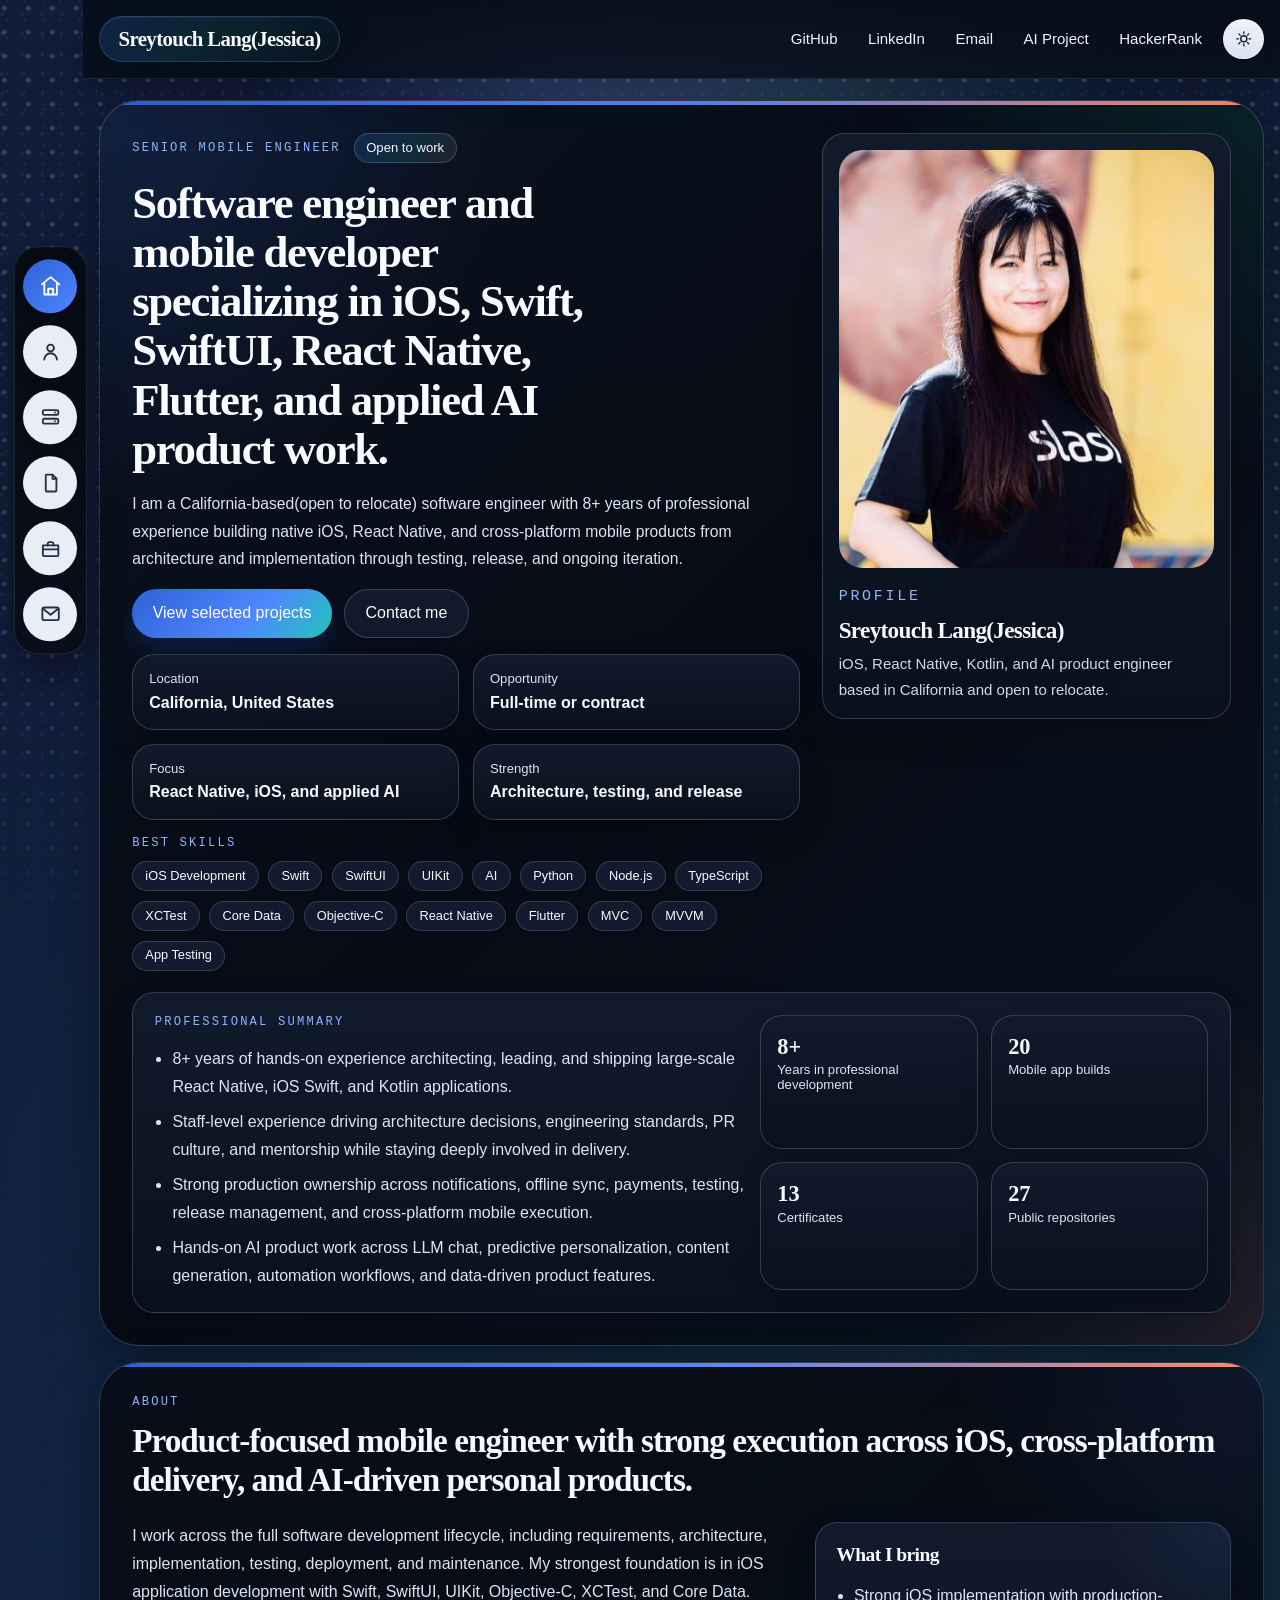
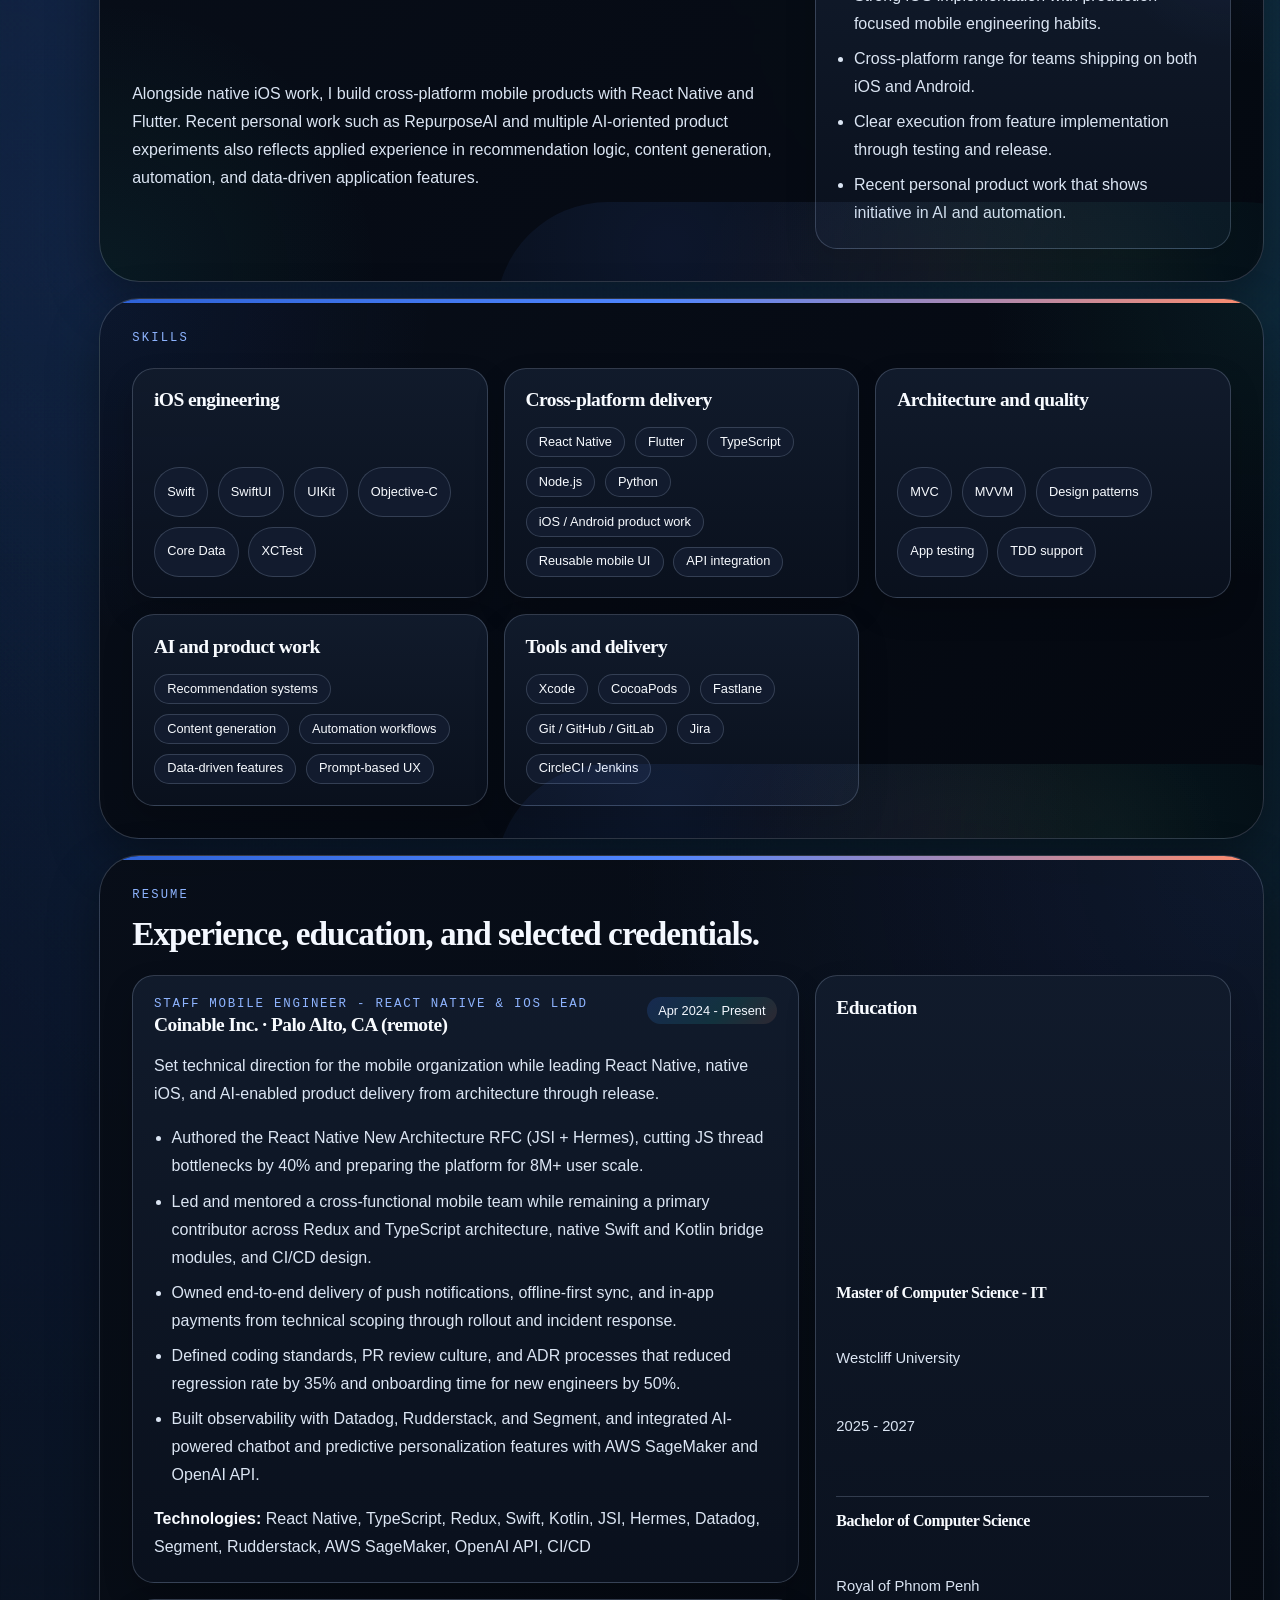
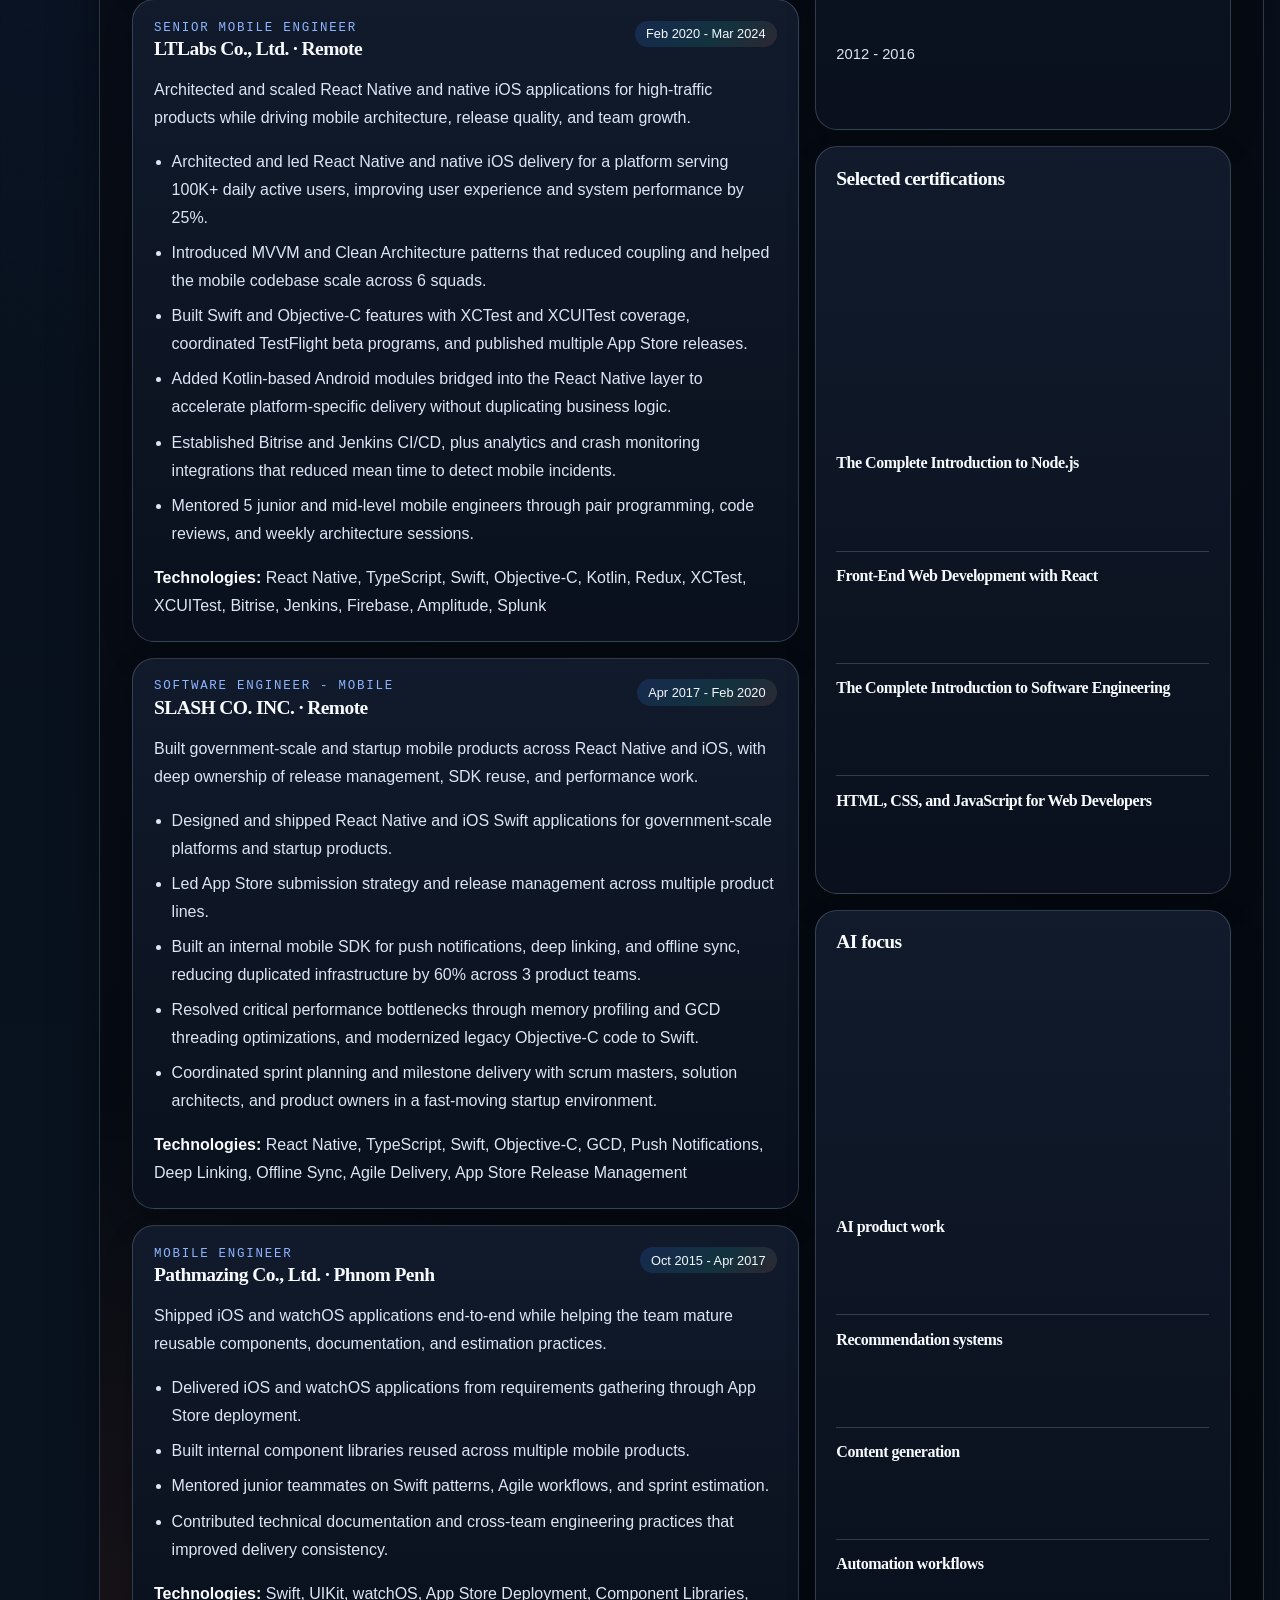
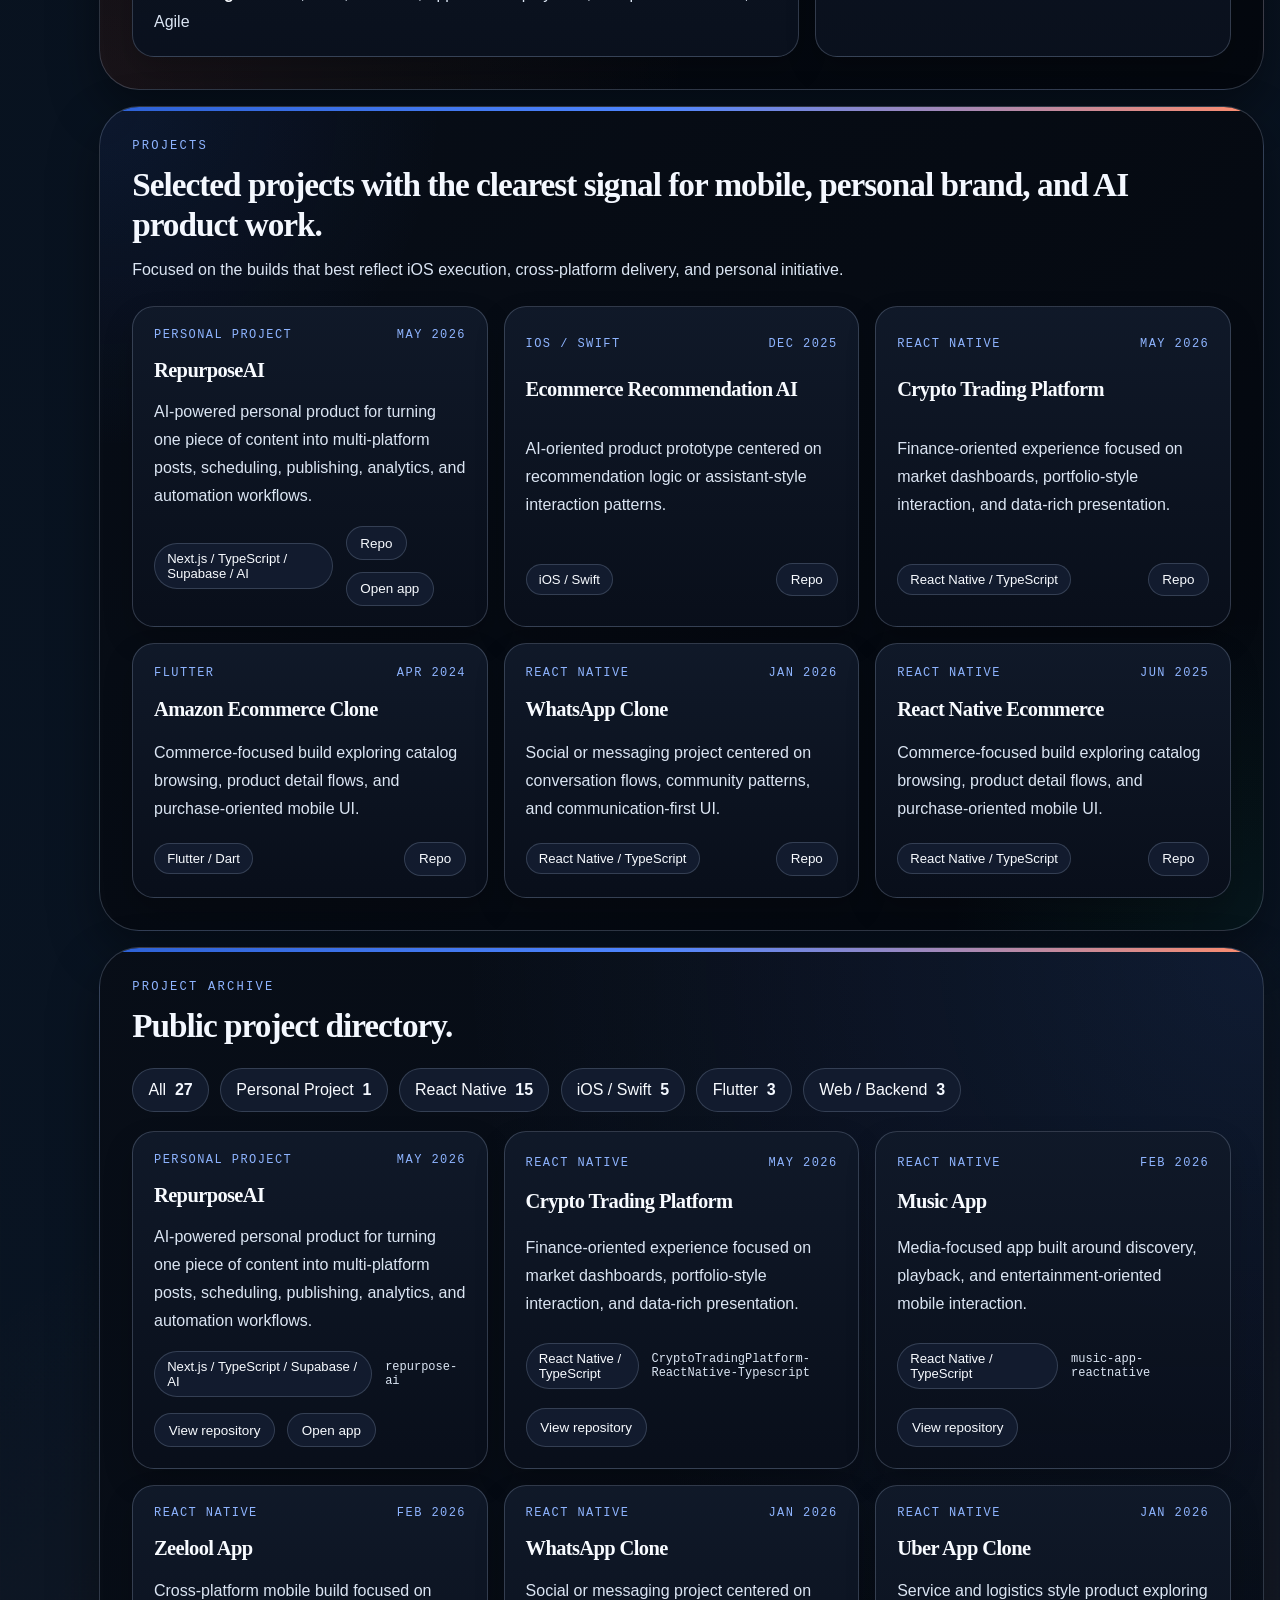
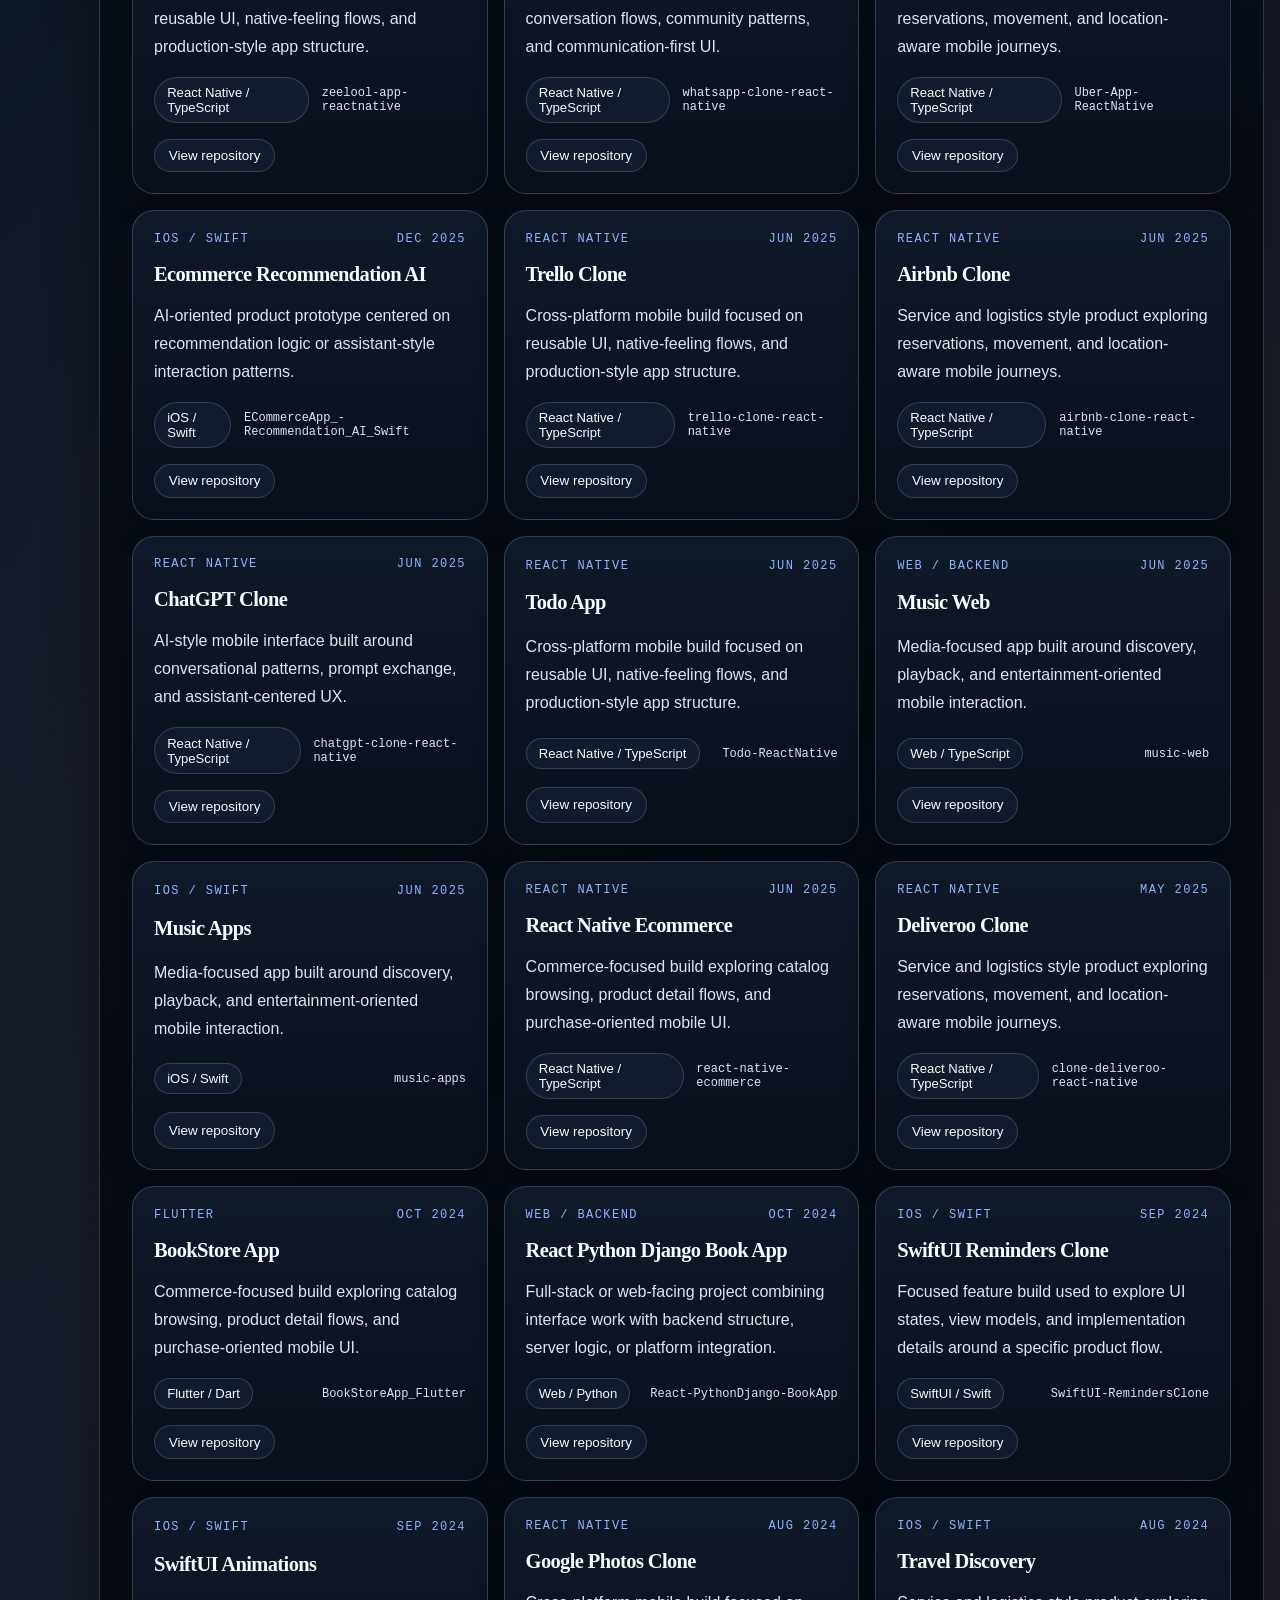
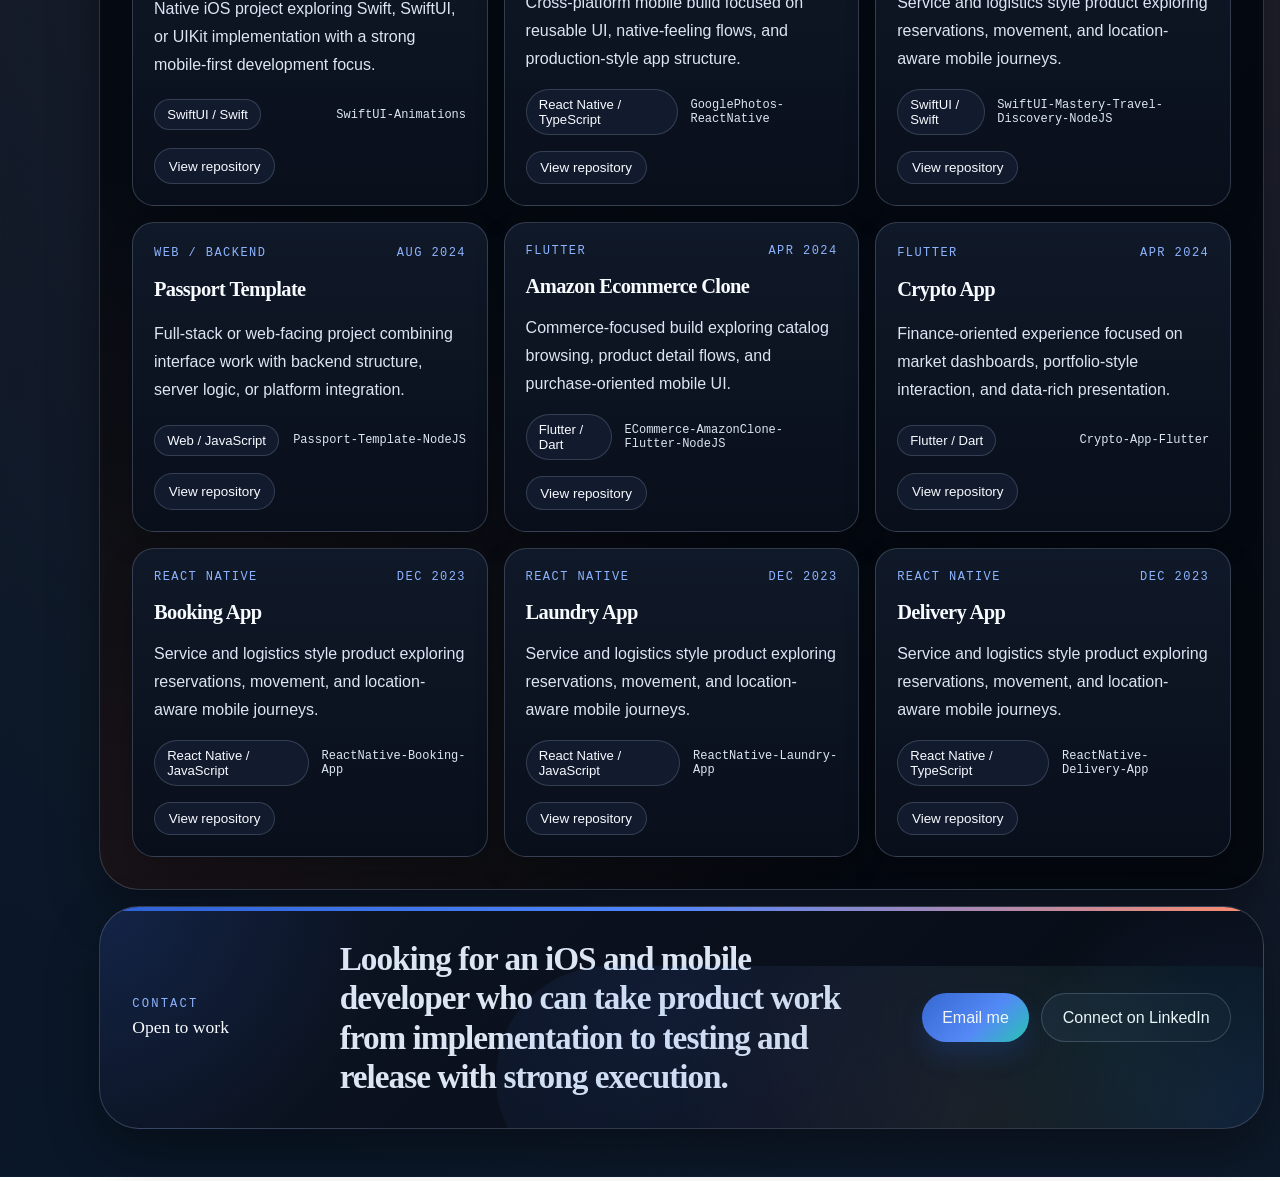
==== index.html @ 13719b6f "Update portfolio experience from resume" ====
<!DOCTYPE html>
<html lang="en">
  <head>
    <meta charset="UTF-8">
    <meta name="viewport" content="width=device-width, initial-scale=1.0">
    <meta
      name="description"
      content="Portfolio for Sreytouch Lang(Jessica), a software engineer and mobile developer specializing in iOS, Flutter, and React Native."
    >
    <title>Sreytouch Lang(Jessica) | Mobile Developer Portfolio</title>
    <script type="module" crossorigin src="/assets/index-CDCPxXz9.js"></script>
    <link rel="stylesheet" crossorigin href="/assets/index-BX_2uFsB.css">
  </head>
  <body>
    <div id="root"></div>
  </body>
</html>
---- assets/index-BX_2uFsB.css ----
:root{color-scheme:light dark;--bg: #ffffff;--bg-accent: #f5f8fe;--surface: rgba(255, 255, 255, .98);--surface-soft: #f8fbff;--surface-accent: #edf3ff;--ink: #111827;--muted: #475569;--line: #dbe4f0;--accent: #163d8f;--accent-strong: #0f2f69;--accent-soft: #eaf1ff;--accent-cool: #245fbc;--accent-mint: #0ea5a4;--warm: #ff8a63;--shadow: 0 18px 42px rgba(17, 24, 39, .06);--dot-primary: rgba(22, 61, 143, .16);--dot-secondary: rgba(14, 165, 164, .12);--dot-tertiary: rgba(255, 138, 99, .1);--page-background: radial-gradient(circle at 50% -10%, rgba(36, 95, 188, .14), transparent 32%), radial-gradient(circle at 6% 22%, rgba(22, 61, 143, .1), transparent 22%), radial-gradient(circle at 94% 18%, rgba(14, 165, 164, .08), transparent 20%), linear-gradient(180deg, #f7fbff 0%, #ffffff 36%, #f6f9ff 72%, #fff8f3 100%);--serif: "Iowan Old Style", "Palatino Linotype", "Book Antiqua", "Times New Roman", serif;--sans: "Avenir Next", "Segoe UI", "Helvetica Neue", sans-serif;--mono: "SFMono-Regular", "IBM Plex Mono", Consolas, monospace}*{box-sizing:border-box}html{scroll-behavior:smooth}body{margin:0;font-family:var(--sans);color:var(--ink);background:var(--page-background);overflow-x:hidden}a{color:inherit;text-decoration:none}button{font:inherit}#root{min-height:100vh}.page-shell{position:relative;isolation:isolate;min-height:100vh;padding-left:5.2rem;background:var(--page-background);background-size:auto;background-position:center top;color:var(--ink)}.page-shell:before,.page-shell:after{content:"";position:fixed;z-index:-1;pointer-events:none;top:0;right:0;bottom:0;left:0}.page-shell:before{background:radial-gradient(circle at 18% 34%,var(--dot-primary) 0 2px,transparent 2.8px),radial-gradient(circle at 70% 20%,var(--dot-secondary) 0 1.5px,transparent 2.25px),radial-gradient(circle at 83% 74%,var(--dot-tertiary) 0 1.1px,transparent 1.9px);background-size:24px 24px,20px 20px,18px 18px;background-position:0 0,8px 10px,10px 6px;opacity:.56;mask-image:radial-gradient(circle at 26% 42%,rgba(0,0,0,.98) 0,rgba(0,0,0,.9) 20%,rgba(0,0,0,.3) 42%,transparent 64%),radial-gradient(circle at 86% 18%,rgba(0,0,0,.82) 0,rgba(0,0,0,.24) 36%,transparent 56%),linear-gradient(180deg,rgba(0,0,0,.68),rgba(0,0,0,.3) 70%,transparent 96%);-webkit-mask-image:radial-gradient(circle at 26% 42%,rgba(0,0,0,.98) 0,rgba(0,0,0,.9) 20%,rgba(0,0,0,.3) 42%,transparent 64%),radial-gradient(circle at 86% 18%,rgba(0,0,0,.82) 0,rgba(0,0,0,.24) 36%,transparent 56%),linear-gradient(180deg,rgba(0,0,0,.68),rgba(0,0,0,.3) 70%,transparent 96%);animation:dotFieldFloat 22s ease-in-out infinite alternate}.page-shell:after{inset:auto auto auto 50%;top:-11rem;width:56rem;height:34rem;border-radius:999px;transform:translate(-50%);background:radial-gradient(circle,#245fbc29,#245fbc00 70%);filter:blur(22px);opacity:.95;animation:heroGlowFloat 18s ease-in-out infinite alternate}.site-header{position:sticky;top:0;z-index:20;border-bottom:1px solid rgba(216,223,232,.9);background:#ffffffeb;-webkit-backdrop-filter:blur(14px);backdrop-filter:blur(14px);box-shadow:0 10px 26px #0a162c14}.site-header__inner,.portfolio{width:min(1320px,calc(100% - 2rem));margin:0 auto}.site-header__inner{display:flex;flex-wrap:wrap;align-items:center;justify-content:space-between;gap:1rem;padding:1rem 0}.brand{display:inline-flex;align-items:center;justify-content:center;padding:.62rem 1.15rem;border-radius:999px;border:1px solid rgba(22,61,143,.24);background:linear-gradient(135deg,#163d8f1f,#0ea5a414 46%,#fffffff0);box-shadow:inset 0 1px #ffffffc2,0 10px 20px #1118270f;font-family:var(--serif);font-size:1.3rem;letter-spacing:-.03em;color:var(--ink);font-weight:800;white-space:nowrap;transition:transform .16s ease,border-color .16s ease,background .16s ease,box-shadow .16s ease}.brand:hover{transform:translateY(-1px);border-color:#245fbc57;background:linear-gradient(135deg,#163d8f2e,#0ea5a41a 48%,#fffffff7);box-shadow:inset 0 1px #fffc,0 12px 24px #11182714}.site-links{margin-left:auto;min-width:0;gap:.5rem;align-items:center;justify-content:flex-end}.theme-toggle{display:inline-flex;align-items:center;justify-content:center;width:2.55rem;height:2.55rem;padding:0;border:1px solid var(--line);border-radius:999px;background:linear-gradient(180deg,#fffffffa,#f4f8ffe6);color:var(--accent-strong);font-weight:600;flex:0 0 auto;cursor:pointer;transition:transform .16s ease,background .16s ease,color .16s ease,border-color .16s ease}.theme-toggle:hover{transform:translateY(-1px);background:#e7efffeb}.theme-toggle svg{width:1.1rem;height:1.1rem}.side-rail{position:fixed;left:.85rem;top:50%;z-index:30;display:grid;gap:.75rem;padding:.75rem .55rem;border:1px solid var(--line);background:linear-gradient(180deg,#fffffff5,#f6f9fff0);border-radius:24px;box-shadow:0 16px 32px #11182714;transform:translateY(-50%);animation:railFloat 8s ease-in-out infinite}.side-rail__link{position:relative;overflow:visible;display:inline-flex;align-items:center;justify-content:center;width:3.35rem;height:3.35rem;border-radius:999px;background:#fffffffa;color:#425168;box-shadow:0 8px 18px #11182714;transition:transform .16s ease,background .16s ease,color .16s ease}.side-rail__link svg{width:1.45rem;height:1.45rem}.side-rail__tooltip{position:absolute;left:calc(100% + .85rem);top:50%;padding:.54rem .88rem;border:1px solid rgba(22,61,143,.18);border-radius:999px;background:linear-gradient(135deg,#fffffffa,#f2f7fff2);color:var(--ink);font-size:.84rem;font-weight:600;line-height:1;white-space:nowrap;box-shadow:0 12px 26px #1118271f;opacity:0;visibility:hidden;pointer-events:none;transform:translateY(-50%) translate(-8px);transition:opacity .16s ease,visibility .16s ease,transform .16s ease}.side-rail__link:hover .side-rail__tooltip,.side-rail__link:focus-visible .side-rail__tooltip{opacity:1;visibility:visible;transform:translateY(-50%) translate(0)}.side-rail__link:hover{transform:translateY(-2px);background:#eef4ff;color:var(--accent-strong)}.side-rail__link:focus-visible{outline:2px solid rgba(36,95,188,.32);outline-offset:3px}.side-rail__link--active{background:linear-gradient(135deg,var(--accent),var(--accent-cool));color:#fff}.visually-hidden{position:absolute;width:1px;height:1px;padding:0;margin:-1px;overflow:hidden;clip:rect(0,0,0,0);white-space:nowrap;border:0}.page-shell.theme-dark{color-scheme:dark;--bg: #07101c;--bg-accent: #0f1a2b;--surface: rgba(16, 24, 39, .98);--surface-soft: #121d31;--surface-accent: #1a315f;--ink: #f8fbff;--muted: #d0d9e8;--line: rgba(175, 192, 219, .24);--accent: #2d61d5;--accent-strong: #f4f8ff;--accent-soft: rgba(45, 97, 213, .18);--accent-cool: #4f86ff;--accent-mint: #1fc7b5;--warm: #ff8c6b;--shadow: 0 20px 50px rgba(0, 0, 0, .38);--dot-primary: rgba(231, 237, 248, .28);--dot-secondary: rgba(79, 134, 255, .2);--dot-tertiary: rgba(31, 199, 181, .16);--page-background: radial-gradient(circle at 50% -12%, rgba(86, 132, 255, .26), transparent 34%), radial-gradient(circle at 10% 20%, rgba(37, 73, 166, .22), transparent 24%), radial-gradient(circle at 92% 18%, rgba(31, 199, 181, .14), transparent 20%), radial-gradient(circle at 88% 82%, rgba(255, 140, 107, .12), transparent 24%), linear-gradient(180deg, #040812 0%, #08111d 38%, #0a1728 100%)}.page-shell.theme-dark:before{opacity:.72;mask-image:radial-gradient(circle at 26% 40%,rgba(0,0,0,1) 0,rgba(0,0,0,.9) 22%,rgba(0,0,0,.34) 44%,transparent 66%),radial-gradient(circle at 84% 16%,rgba(0,0,0,.92) 0,rgba(0,0,0,.28) 34%,transparent 54%),linear-gradient(180deg,rgba(0,0,0,.86),rgba(0,0,0,.48) 72%,transparent 98%);-webkit-mask-image:radial-gradient(circle at 26% 40%,rgba(0,0,0,1) 0,rgba(0,0,0,.9) 22%,rgba(0,0,0,.34) 44%,transparent 66%),radial-gradient(circle at 84% 16%,rgba(0,0,0,.92) 0,rgba(0,0,0,.28) 34%,transparent 54%),linear-gradient(180deg,rgba(0,0,0,.86),rgba(0,0,0,.48) 72%,transparent 98%)}.page-shell.theme-dark:after{background:radial-gradient(circle at 42% 42%,#5684ff38,#5684ff00 54%),radial-gradient(circle at 68% 40%,#1fc7b524,#1fc7b500 58%),radial-gradient(circle at 55% 62%,#ff8c6b1a,#ff8c6b00 60%)}.page-shell.theme-dark .site-header{border-bottom-color:#94a3b829;background:linear-gradient(180deg,#070d18f0,#070d18d1);box-shadow:0 14px 34px #0003}.page-shell.theme-dark .brand{border-color:#749dff3d;background:linear-gradient(135deg,#2d61d53d,#1fc7b51f 44%,#0a121feb);box-shadow:inset 0 1px #ffffff0f,0 14px 30px #0000003d}.page-shell.theme-dark .brand:hover{border-color:#8fade261;background:linear-gradient(135deg,#376de44d,#1fc7b529 46%,#0b1424f0)}.page-shell.theme-dark .side-rail{border-color:#94a3b829;background:linear-gradient(180deg,#060a12f5,#0a0f19f0);box-shadow:0 18px 34px #00000057}.page-shell.theme-dark .side-rail__link{background:#f3f7fff5;color:#243044}.page-shell.theme-dark .side-rail__link:hover{background:#dfe9fffa;color:#143b96}.page-shell.theme-dark .side-rail__link--active{background:linear-gradient(135deg,var(--accent),var(--accent-cool));color:#fff}.page-shell.theme-dark .side-rail__tooltip{border-color:#749dff3d;background:linear-gradient(135deg,#101b2cf5,#0a121ff0);color:#eef4ff;box-shadow:0 16px 30px #00000047}.page-shell.theme-dark .theme-toggle{background:linear-gradient(180deg,#f4f8fffa,#e4ecf8f5);color:#0f172a;border-color:#ffffff47}.page-shell.theme-dark .theme-toggle:hover{background:#fff}.page-shell.theme-dark .site-links a{color:#edf3ff}.site-nav,.site-links,.hero-actions,.card-links,.filter-row,.contact-actions{display:flex;flex-wrap:wrap;gap:.75rem}.site-nav{justify-content:center}.site-nav a,.site-links a{padding:.4rem .58rem;border-radius:999px;color:var(--muted);font-size:.94rem;transition:color .16s ease,background .16s ease}.site-nav a:hover,.site-links a:hover{color:var(--accent-strong);background:#e7efffe6}.page-shell.theme-dark .site-links a:hover{color:#fff;background:#2d61d53d}.portfolio{padding:1.35rem 0 3rem}.section-card{position:relative;overflow:hidden;border:1px solid var(--line);border-radius:40px;background:linear-gradient(180deg,#fffffffc,#f7fafff7);box-shadow:var(--shadow);-webkit-backdrop-filter:blur(10px);backdrop-filter:blur(10px);padding:2rem;opacity:0;transform:translateY(18px);animation:sectionReveal .78s cubic-bezier(.2,.8,.2,1) forwards}.section-card:before{content:"";position:absolute;inset:0 0 auto 0;height:4px;background:linear-gradient(90deg,var(--accent),var(--accent-cool) 48%,var(--warm))}.section-card:after{content:"";position:absolute;inset:auto -8% -28% 34%;height:14rem;border-radius:999px;background:radial-gradient(circle,#245fbc14,#245fbc00 72%);pointer-events:none}.page-shell:not(.theme-dark) .section-card:after{background:radial-gradient(circle,#0ea5a414,#0ea5a400 60%),radial-gradient(circle at 70% 30%,#ff8a6314,#ff8a6300 62%);animation:lightGlowSweep 18s ease-in-out infinite alternate}.section-card+.section-card{margin-top:1rem}.page-shell.theme-dark .section-card{background:linear-gradient(180deg,#0c1422fc,#070c16f7)}.page-shell.theme-dark .section-card:after{background:radial-gradient(circle at 20% 20%,#4f86ff1a,#4f86ff00 58%),radial-gradient(circle at 72% 34%,#1fc7b514,#1fc7b500 56%),radial-gradient(circle at 54% 72%,#ff8c6b12,#ff8c6b00 58%)}.section-card:nth-of-type(2){animation-delay:80ms}.section-card:nth-of-type(3){animation-delay:.14s}.section-card:nth-of-type(4){animation-delay:.2s}.section-card:nth-of-type(5){animation-delay:.26s}.section-card:nth-of-type(6){animation-delay:.32s}#home{background:radial-gradient(circle at top left,rgba(22,61,143,.11),transparent 24%),radial-gradient(circle at top right,rgba(14,165,164,.08),transparent 22%),radial-gradient(circle at bottom right,rgba(255,138,99,.08),transparent 20%),linear-gradient(135deg,#ecf5fffa,#fffffffc 48%,#fffaf7f7)}.page-shell.theme-dark #home{background:radial-gradient(circle at top left,rgba(45,97,213,.18),transparent 24%),radial-gradient(circle at top right,rgba(31,199,181,.12),transparent 22%),radial-gradient(circle at bottom right,rgba(255,140,107,.1),transparent 20%),linear-gradient(135deg,#0b1321fc,#060b14fc 48%,#0a121ff7)}#about{background:radial-gradient(circle at top right,rgba(36,95,188,.09),transparent 24%),radial-gradient(circle at bottom left,rgba(14,165,164,.06),transparent 24%),linear-gradient(135deg,#f6fbfffc,#fffbf9fa)}.page-shell.theme-dark #about{background:radial-gradient(circle at top right,rgba(79,134,255,.1),transparent 24%),radial-gradient(circle at bottom left,rgba(31,199,181,.08),transparent 22%),linear-gradient(135deg,#080e18fa,#050911fa)}#skills{background:radial-gradient(circle at top left,rgba(22,61,143,.09),transparent 26%),radial-gradient(circle at top right,rgba(14,165,164,.07),transparent 24%),linear-gradient(135deg,#f1f8fffc,#fcfffffa)}.page-shell.theme-dark #skills{background:radial-gradient(circle at top left,rgba(45,97,213,.11),transparent 26%),radial-gradient(circle at top right,rgba(31,199,181,.08),transparent 22%),linear-gradient(135deg,#080e18fa,#04080ffa)}#resume{background:radial-gradient(circle at top right,rgba(36,95,188,.08),transparent 24%),radial-gradient(circle at bottom left,rgba(255,138,99,.06),transparent 22%),linear-gradient(135deg,#f6f9fffc,#fffbf8fa)}.page-shell.theme-dark #resume{background:radial-gradient(circle at top right,rgba(79,134,255,.1),transparent 24%),radial-gradient(circle at bottom left,rgba(255,140,107,.08),transparent 22%),linear-gradient(135deg,#080e18fa,#04080ffa)}#projects{background:radial-gradient(circle at top left,rgba(22,61,143,.09),transparent 24%),radial-gradient(circle at bottom right,rgba(14,165,164,.06),transparent 24%),linear-gradient(135deg,#f5f9fffc,#f8fffefa)}.page-shell.theme-dark #projects{background:radial-gradient(circle at top left,rgba(45,97,213,.12),transparent 24%),radial-gradient(circle at bottom right,rgba(31,199,181,.08),transparent 22%),linear-gradient(135deg,#080e18fa,#04080ffa)}#project-directory{background:radial-gradient(circle at top right,rgba(36,95,188,.09),transparent 24%),radial-gradient(circle at bottom left,rgba(255,138,99,.06),transparent 24%),linear-gradient(135deg,#f1f7fffc,#fffdfafa)}.page-shell.theme-dark #project-directory{background:radial-gradient(circle at top right,rgba(79,134,255,.12),transparent 24%),radial-gradient(circle at bottom left,rgba(255,140,107,.08),transparent 22%),linear-gradient(135deg,#080e18fa,#04080ffa)}.hero{display:grid;grid-template-columns:minmax(0,1.55fr) minmax(320px,.95fr);grid-template-areas:"copy portrait" "aside aside";align-items:start;gap:1.35rem}.hero-copy,.hero-portrait-card,.hero-aside,.about-copy,.about-card,.skill-card,.experience-card,.sidebar-card,.project-card,.catalog-card{display:grid;gap:1rem}.hero-copy{grid-area:copy}.hero-portrait-card{grid-area:portrait;align-content:start;padding:1rem}.hero-aside{grid-area:aside;grid-template-columns:minmax(0,1.25fr) minmax(300px,.95fr);align-items:start}.hero-topline{display:flex;align-items:center;gap:.8rem;flex-wrap:wrap}.eyebrow,.role-label,.card-topline{font-family:var(--mono);text-transform:uppercase}.eyebrow{margin:0;color:var(--accent);font-size:.76rem;letter-spacing:.18em}.status-pill,.period-badge,.stack-pill,.skill-pill,.skill-token,.filter-chip,.card-links a{display:inline-flex;align-items:center;justify-content:center;border-radius:999px}.status-pill{padding:.38rem .72rem;background:linear-gradient(135deg,#163d8f1a,#ffffffeb);color:var(--accent-strong);font-size:.82rem;border:1px solid rgba(22,61,143,.2)}.hero h1,.section-heading h2,.contact-card h2,.project-card h3,.catalog-card h3,.about-card h3,.skill-card h3,.experience-card h3,.sidebar-card h3,.sidebar-entry h4{margin:0;font-family:var(--serif);letter-spacing:-.03em}.hero h1{max-width:22ch;font-size:clamp(2rem,3.5vw,3rem);line-height:1.1}.lede,.section-note,.about-copy p,.project-card p,.catalog-card p,.entry-summary,.tech-line,.contact-card h2,.repo-label,.sidebar-entry p,.sidebar-entry span,.metric-card span,.fact-card span,.summary-list li,.plain-list li{color:var(--muted)}.lede,.section-note,.about-copy p,.project-card p,.catalog-card p,.entry-summary,.tech-line,.contact-card h2,.summary-list li,.plain-list li{line-height:1.75}.lede{margin:0;max-width:44rem;font-size:.98rem}.primary-link,.ghost-link{display:inline-flex;align-items:center;justify-content:center;padding:.92rem 1.28rem;border-radius:999px;transition:transform .16s ease,box-shadow .16s ease,background .16s ease,border-color .16s ease}.primary-link{background:linear-gradient(135deg,var(--accent),var(--accent-cool) 58%,var(--accent-mint));color:#fff;box-shadow:0 14px 24px #1e55d733}.ghost-link{border:1px solid var(--line);background:#ffffffdb;color:var(--ink)}.page-shell.theme-dark .ghost-link{background:#121c2cf5;border-color:#afc0db3d;color:var(--ink)}.primary-link:hover,.ghost-link:hover,.card-links a:hover,.filter-chip:hover{transform:translateY(-1px)}.fact-grid,.metric-grid{display:grid;grid-template-columns:repeat(2,minmax(0,1fr));gap:.85rem}.fact-card,.metric-card,.hero-portrait-card,.hero-aside,.about-card,.skill-card,.experience-card,.sidebar-card,.project-card,.catalog-card{border:1px solid var(--line);background:linear-gradient(180deg,#fffffff7,#f4f8ffe8);border-radius:22px;box-shadow:0 10px 26px #1522380a;transition:transform .18s ease,box-shadow .18s ease,border-color .18s ease,background .18s ease}.page-shell.theme-dark .fact-card,.page-shell.theme-dark .metric-card,.page-shell.theme-dark .hero-portrait-card,.page-shell.theme-dark .hero-aside,.page-shell.theme-dark .about-card,.page-shell.theme-dark .skill-card,.page-shell.theme-dark .experience-card,.page-shell.theme-dark .sidebar-card,.page-shell.theme-dark .project-card,.page-shell.theme-dark .catalog-card{background:linear-gradient(180deg,#111b2cfa,#0a111ef5);box-shadow:0 14px 30px #0003}.fact-card,.metric-card{padding:1rem}.fact-card strong,.metric-card strong{display:block;color:var(--ink);font-size:1rem;line-height:1.35}.fact-card span,.metric-card span{display:block;font-size:.82rem;margin-bottom:.35rem}.hero-skill-group{display:grid;gap:.7rem}.hero-summary-copy{display:grid;gap:1rem}.portrait-frame{position:relative;overflow:hidden;border-radius:24px;aspect-ratio:4 / 4.45;background:radial-gradient(circle at top center,rgba(36,95,188,.16),transparent 48%),linear-gradient(180deg,#dfe9ffcc,#f6f9ff8f)}.page-shell.theme-dark .portrait-frame{background:radial-gradient(circle at top center,rgba(79,134,255,.2),transparent 48%),linear-gradient(180deg,#121e34f5,#0a121ff0)}.portrait-image{display:block;width:100%;height:100%;object-fit:cover;object-position:62% 18%}.portrait-copy{display:grid;gap:.45rem}.portrait-copy h3{margin:0;font-family:var(--serif);letter-spacing:-.03em;font-size:1.45rem;color:var(--ink)}.portrait-copy p{margin:0;color:var(--muted);font-size:.94rem;line-height:1.7}.skill-pill-row,.skill-list{display:flex;flex-wrap:wrap;gap:.6rem}.skill-pill,.skill-token{padding:.42rem .76rem;border:1px solid rgba(30,85,215,.15);background:linear-gradient(180deg,#fffffffa,#e7efffb3);color:var(--ink);font-size:.8rem;line-height:1.15}.page-shell.theme-dark .skill-pill,.page-shell.theme-dark .skill-token,.page-shell.theme-dark .stack-pill,.page-shell.theme-dark .card-links a,.page-shell.theme-dark .filter-chip{background:#131d2ff5;border-color:#afc0db38;color:var(--ink)}.hero-aside{align-content:start;padding:1.35rem;background:radial-gradient(circle at top right,rgba(22,61,143,.06),transparent 28%),linear-gradient(180deg,#fffffffc,#f3f8fff0)}.hero-aside .metric-grid{height:100%}.summary-list,.plain-list{margin:0;padding-left:1.1rem;display:grid;gap:.45rem}.metric-card{min-height:94px}.metric-card strong{font-size:1.4rem;font-family:var(--serif)}.section-heading{display:grid;gap:.75rem;margin-bottom:1.4rem}.section-heading h2,.contact-card h2{font-size:clamp(1.45rem,2.6vw,2.15rem);line-height:1.18;color:var(--accent-strong)}.section-note,.project-card p,.catalog-card p,.entry-summary,.tech-line,.about-copy p{margin:0}.about-grid,.resume-layout{display:grid;grid-template-columns:minmax(0,1.6fr) minmax(280px,1fr);gap:1rem}.about-card,.skill-card,.experience-card,.sidebar-card,.project-card,.catalog-card{padding:1.3rem}.about-card{background:radial-gradient(circle at top right,rgba(22,61,143,.06),transparent 24%),linear-gradient(180deg,#fffffffc,#f5f9fff2)}.page-shell.theme-dark .about-card{background:radial-gradient(circle at top right,rgba(79,134,255,.08),transparent 24%),linear-gradient(180deg,#111b2cfa,#0a111ef5)}.skill-card:nth-child(1){background:linear-gradient(180deg,#e9f2fffa,#fffffff0)}.skill-card:nth-child(2){background:linear-gradient(180deg,#ebfbf8fa,#fffffff0)}.skill-card:nth-child(3){background:linear-gradient(180deg,#fff5f1fa,#fffffff0)}.skill-card:nth-child(4){background:linear-gradient(180deg,#f0f7fffa,#fffffff0)}.skill-card:nth-child(5){background:linear-gradient(180deg,#f1fcf9fa,#fffffff0)}.page-shell.theme-dark .skill-card:nth-child(1),.page-shell.theme-dark .skill-card:nth-child(2),.page-shell.theme-dark .skill-card:nth-child(3),.page-shell.theme-dark .skill-card:nth-child(4),.page-shell.theme-dark .skill-card:nth-child(5){background:linear-gradient(180deg,#111b2cfa,#0a111ef5)}.about-card h3,.skill-card h3,.experience-card h3,.sidebar-card h3{font-size:1.22rem}.skills-grid{display:grid;grid-template-columns:repeat(3,minmax(0,1fr));gap:1rem}.experience-column,.resume-sidebar,.sidebar-stack{display:grid;gap:1rem}.experience-top,.catalog-meta,.card-footer,.card-topline{display:flex;align-items:center;justify-content:space-between;gap:.8rem}.experience-top{align-items:flex-start;flex-wrap:wrap}.role-label{margin:0 0 .2rem;color:var(--accent);font-size:.78rem;letter-spacing:.14em}.period-badge{padding:.36rem .7rem;background:linear-gradient(135deg,#1e55d71f,#ffffffeb);color:var(--accent-strong);font-size:.8rem}.tech-line strong{color:var(--ink)}.sidebar-entry{display:grid;gap:.2rem}.sidebar-entry+.sidebar-entry{padding-top:.95rem;border-top:1px solid var(--line)}.sidebar-entry h4{font-size:1rem}.sidebar-entry p,.sidebar-entry span{margin:0;font-size:.92rem;line-height:1.6}.project-grid,.catalog-grid{display:grid;grid-template-columns:repeat(3,minmax(0,1fr));gap:1rem}.project-card,.catalog-card{min-height:255px}.project-card{background:radial-gradient(circle at top right,rgba(22,61,143,.06),transparent 24%),linear-gradient(180deg,#fffffffc,#f4f8fff2);transition:transform .16s ease,box-shadow .16s ease,border-color .16s ease}.page-shell.theme-dark .project-card,.page-shell.theme-dark .catalog-card,.page-shell.theme-dark .contact-card{background:linear-gradient(180deg,#101929fc,#090f1bf7)}.catalog-card{background:linear-gradient(180deg,#fffffffa,#f2f7ffeb);transition:transform .16s ease,box-shadow .16s ease,border-color .16s ease}.project-card:hover,.catalog-card:hover{transform:translateY(-3px);border-color:#1e55d733;box-shadow:0 16px 34px #15223817}.fact-card:hover,.metric-card:hover,.hero-aside:hover,.about-card:hover,.skill-card:hover,.experience-card:hover,.sidebar-card:hover{transform:translateY(-2px);border-color:#245fbc2e;box-shadow:0 16px 34px #15223814}.page-shell.theme-dark .project-card:hover,.page-shell.theme-dark .catalog-card:hover,.page-shell.theme-dark .skill-card:hover,.page-shell.theme-dark .experience-card:hover,.page-shell.theme-dark .about-card:hover,.page-shell.theme-dark .sidebar-card:hover,.page-shell.theme-dark .fact-card:hover,.page-shell.theme-dark .metric-card:hover{border-color:#749dff47;box-shadow:0 18px 38px #0000003d}.card-topline{color:var(--accent);font-size:.75rem;letter-spacing:.12em}.project-card h3,.catalog-card h3{font-size:1.28rem;line-height:1.18}.stack-pill{padding:.44rem .76rem;background:linear-gradient(180deg,#fffffffa,#edf2ffdb);border:1px solid var(--line);color:var(--ink);font-size:.82rem}.repo-label{font-family:var(--mono);font-size:.75rem}.card-links a{padding:.52rem .86rem;border:1px solid var(--line);background:#ffffffe6;color:var(--ink);font-size:.84rem}.archive-toolbar{margin-bottom:1.2rem}.filter-row{gap:.7rem}.filter-chip{gap:.55rem;padding:.75rem .95rem;border:1px solid var(--line);background:linear-gradient(180deg,#fffffffa,#f4f8ffe6);color:var(--ink);cursor:pointer}.filter-chip strong{color:var(--accent-strong)}.filter-chip--active{border-color:#1e55d747;background:linear-gradient(135deg,#1e55d721,#0ea5a417,#ff8a6317)}.contact-card{background:radial-gradient(circle at top left,rgba(22,61,143,.11),transparent 24%),radial-gradient(circle at bottom right,rgba(36,95,188,.08),transparent 22%),linear-gradient(135deg,#f2f7fff7,#fffffffc)}.page-shell.theme-dark .contact-card{background:radial-gradient(circle at top left,rgba(45,97,213,.2),transparent 24%),radial-gradient(circle at bottom right,rgba(79,134,255,.14),transparent 22%),linear-gradient(135deg,#0d1524fc,#070c15fc)}.page-shell.theme-dark .eyebrow,.page-shell.theme-dark .role-label,.page-shell.theme-dark .card-topline{color:#8eb4ff}.page-shell.theme-dark .status-pill,.page-shell.theme-dark .period-badge{background:linear-gradient(135deg,#2d61d538,#1fc7b524 58%,#ff8c6b1f);border-color:#8fade24d;color:#f4f8ff}.page-shell.theme-dark .lede,.page-shell.theme-dark .section-note,.page-shell.theme-dark .about-copy p,.page-shell.theme-dark .project-card p,.page-shell.theme-dark .catalog-card p,.page-shell.theme-dark .entry-summary,.page-shell.theme-dark .tech-line,.page-shell.theme-dark .repo-label,.page-shell.theme-dark .sidebar-entry p,.page-shell.theme-dark .sidebar-entry span,.page-shell.theme-dark .metric-card span,.page-shell.theme-dark .fact-card span,.page-shell.theme-dark .summary-list li,.page-shell.theme-dark .plain-list li,.page-shell.theme-dark .contact-card h2{color:#dbe5f3}.contact-grid{display:grid;grid-template-columns:minmax(0,.7fr) minmax(0,2fr) minmax(0,1.2fr);gap:1rem;align-items:center}.contact-label{margin:.35rem 0 0;color:var(--ink);font-family:var(--serif);font-size:1.1rem}.contact-card h2{margin:0;color:var(--ink)}.contact-actions{justify-content:flex-end}@keyframes pageGradientShift{0%{background-position:0% 0%,100% 0%,100% 100%,50% 50%}to{background-position:14% 10%,84% 12%,88% 88%,50% 50%}}@keyframes dotFieldFloat{0%{transform:translateZ(0)}to{transform:translate3d(-1.25rem,.9rem,0)}}@keyframes heroGlowFloat{0%{transform:translate(-50%) translateY(0) scale(1)}to{transform:translate(-50%) translateY(1rem) scale(1.04)}}@keyframes orbDriftLeft{0%{transform:translateZ(0) scale(1)}to{transform:translate3d(3rem,-2rem,0) scale(1.08)}}@keyframes orbDriftRight{0%{transform:translateZ(0) scale(1)}to{transform:translate3d(-2.5rem,1.8rem,0) scale(1.06)}}@keyframes railFloat{0%,to{transform:translateY(-50%)}50%{transform:translateY(calc(-50% - 6px))}}@keyframes sectionReveal{0%{opacity:0;transform:translateY(18px)}to{opacity:1;transform:translateY(0)}}@keyframes lightGlowSweep{0%{transform:translateZ(0) scale(1);opacity:.8}to{transform:translate3d(-2rem,-1rem,0) scale(1.06);opacity:1}}@media (prefers-reduced-motion: reduce){.page-shell,.page-shell:before,.page-shell:after,.side-rail,.section-card{animation:none}.section-card{opacity:1;transform:none}}@media (max-width: 1120px){.site-header__inner,.hero,.about-grid,.resume-layout,.contact-grid{grid-template-columns:1fr}.site-header__inner{align-items:flex-start}.hero{grid-template-areas:"portrait" "copy" "aside"}.hero-portrait-card{width:min(100%,420px);margin:0 auto}.hero-aside{grid-template-columns:1fr}.site-links,.site-nav{justify-content:flex-start}.skills-grid,.project-grid,.catalog-grid{grid-template-columns:repeat(2,minmax(0,1fr))}.contact-actions{justify-content:flex-start}}@media (max-width: 760px){.page-shell{padding-left:0;padding-bottom:1rem}.site-header__inner,.portfolio{width:min(100% - 1rem,1180px)}.site-header__inner{gap:.85rem}.brand{width:100%;justify-content:flex-start;white-space:normal;line-height:1.1;font-size:clamp(1.05rem,5.8vw,1.6rem);padding:.72rem 1rem}.site-links{margin-left:0;width:100%;justify-content:flex-start;gap:.55rem}.site-links a{flex:0 0 auto;padding:.46rem .72rem;font-size:.9rem}.theme-toggle{width:2.7rem;height:2.7rem}.section-card{padding:1.4rem;border-radius:28px}.hero-portrait-card{width:100%;padding:.95rem}.portrait-frame{aspect-ratio:4 / 4.4}.portrait-copy{justify-items:start}.side-rail{position:static;left:auto;top:auto;bottom:auto;transform:none;grid-auto-flow:column;grid-auto-columns:max-content;gap:.55rem;padding:.55rem;width:min(100% - 1rem,1180px);margin:0 auto .85rem;overflow-x:auto;border-radius:999px;animation:none;box-shadow:0 14px 26px #1118271f;scrollbar-width:none}.side-rail::-webkit-scrollbar{display:none}.side-rail__link{width:2.95rem;height:2.95rem;flex:0 0 auto}.side-rail__link svg{width:1.2rem;height:1.2rem}.side-rail__tooltip{display:none}.hero h1{max-width:100%;font-size:clamp(2rem,8vw,2.55rem);line-height:1.1}.hero-topline{align-items:flex-start;gap:.65rem}.lede{max-width:100%;font-size:.95rem;line-height:1.68}.fact-grid,.metric-grid,.skills-grid,.project-grid,.catalog-grid{grid-template-columns:1fr}.hero-actions,.contact-actions,.filter-row,.site-nav,.site-links,.primary-link,.ghost-link{width:100%}}@media (max-width: 560px){.page-shell{padding-bottom:.85rem}.site-header__inner{padding:.85rem 0}.brand{font-size:clamp(1rem,6.2vw,1.3rem);padding:.68rem .9rem}.hero-portrait-card{padding:.85rem}.portrait-frame{aspect-ratio:1 / 1.08}.portrait-copy h3{font-size:1.24rem}.portrait-copy p{font-size:.9rem;line-height:1.62}.site-links{gap:.45rem}.site-nav a,.card-links a,.stack-pill{width:100%;justify-content:center}.site-links a{width:auto;justify-content:center;font-size:.86rem;padding:.42rem .66rem}.theme-toggle{width:2.5rem;height:2.5rem}.side-rail{gap:.45rem;padding:.45rem;width:min(100% - .75rem,1180px);margin-bottom:.75rem}.side-rail__link{width:2.55rem;height:2.55rem}.side-rail__link svg{width:1.08rem;height:1.08rem}.hero-topline{flex-direction:column}.card-footer,.catalog-meta{align-items:flex-start;flex-direction:column}}
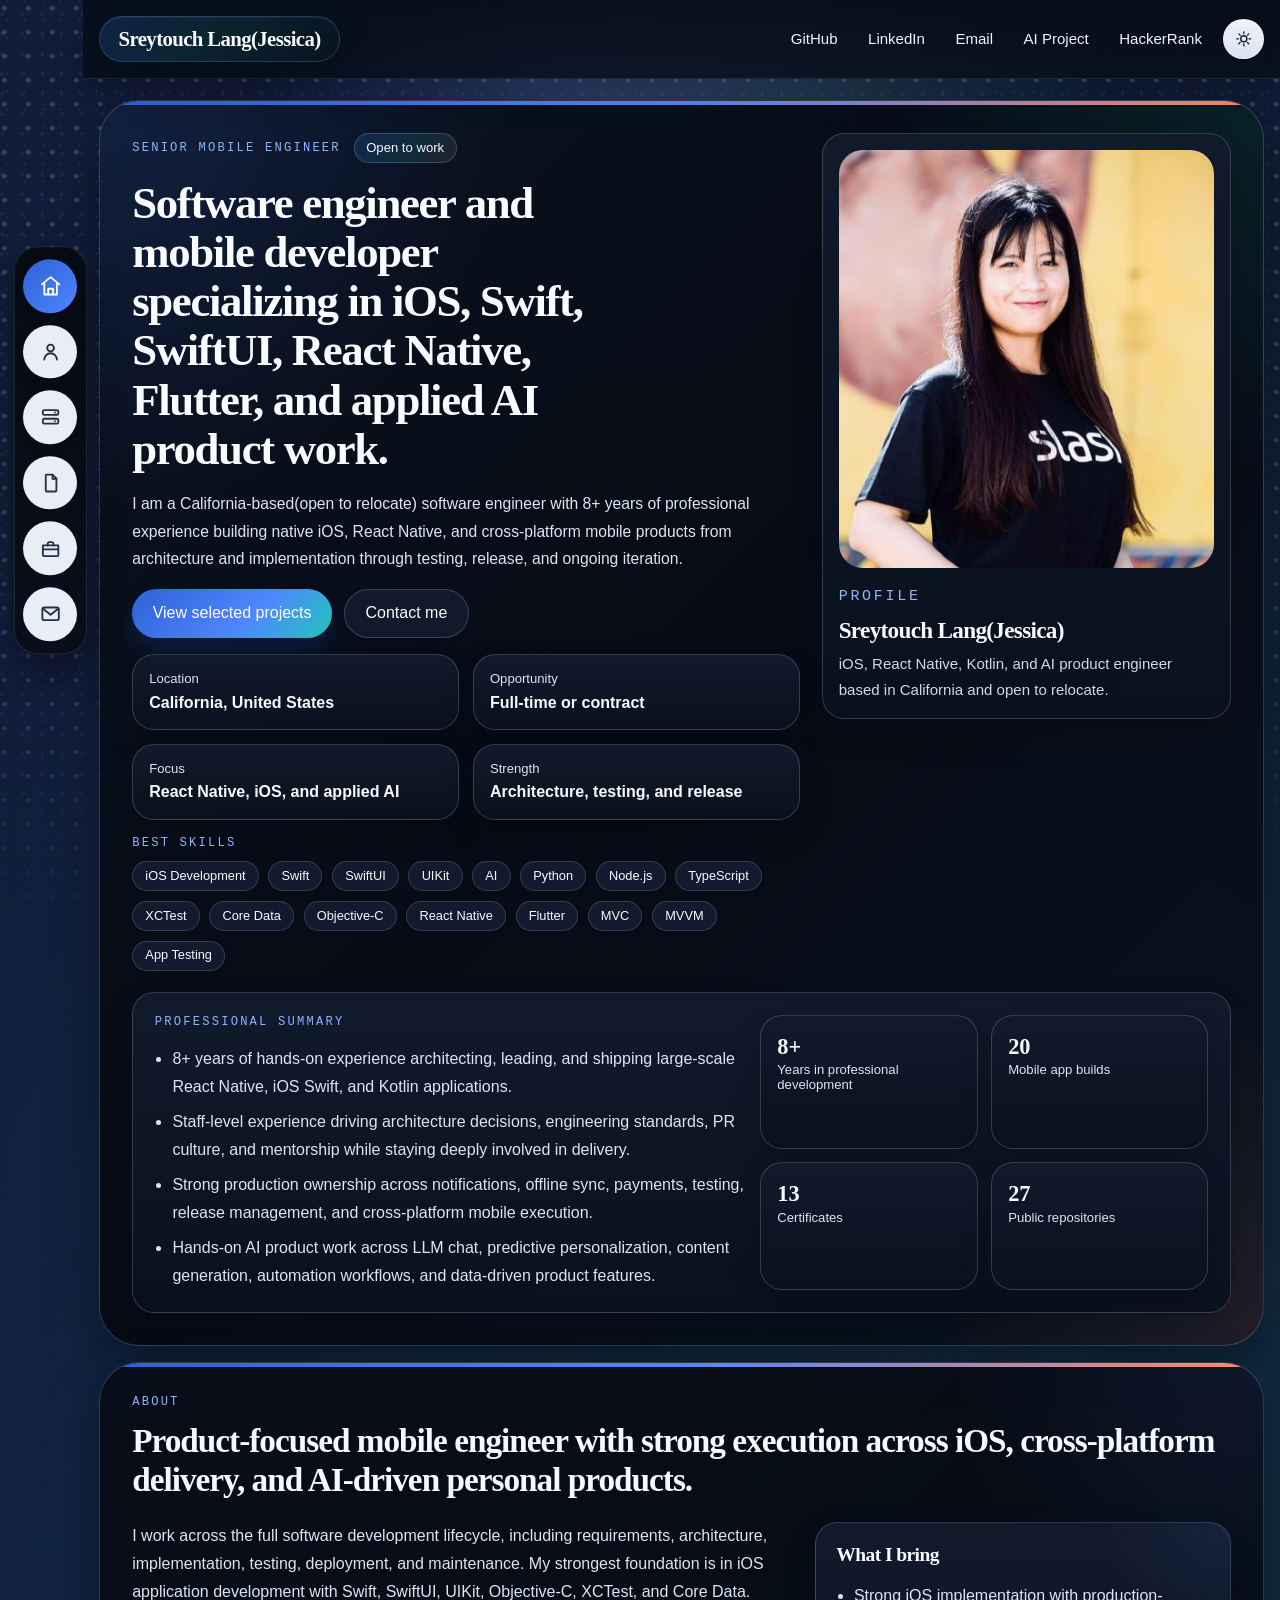
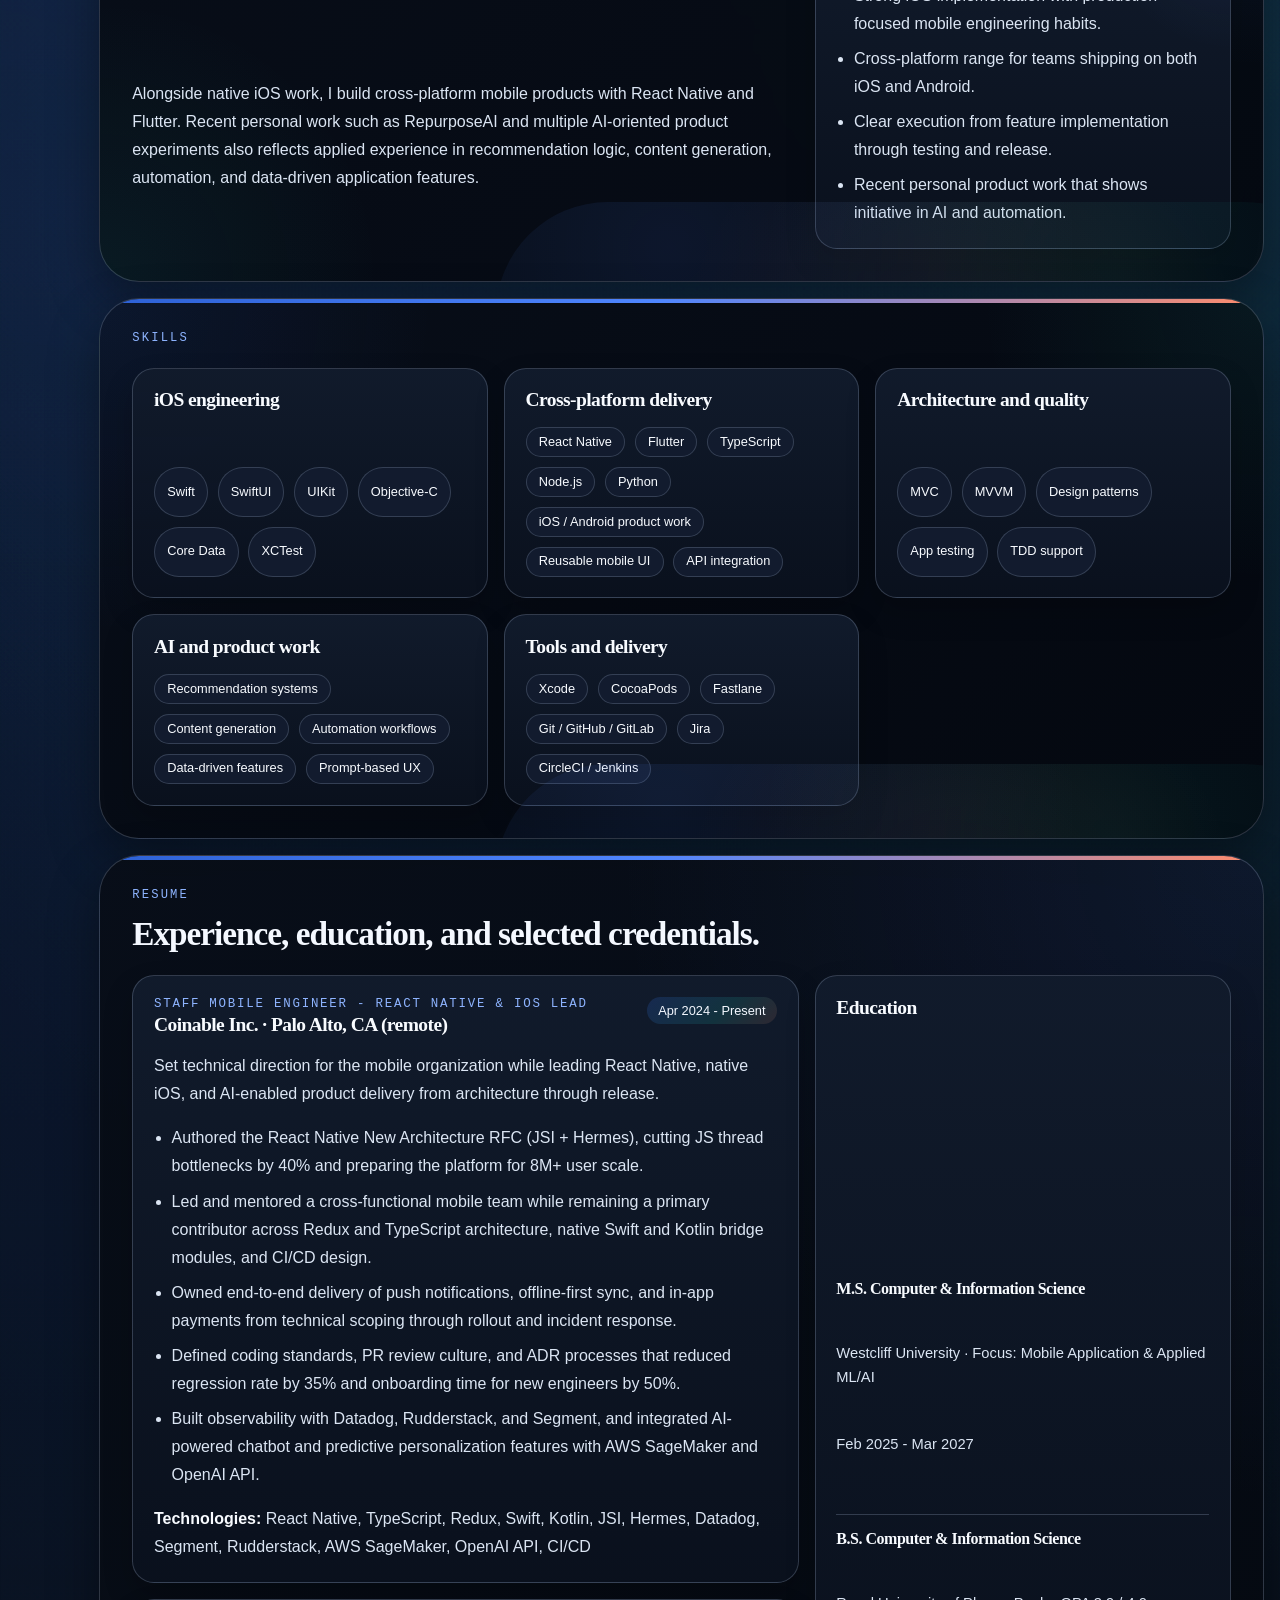
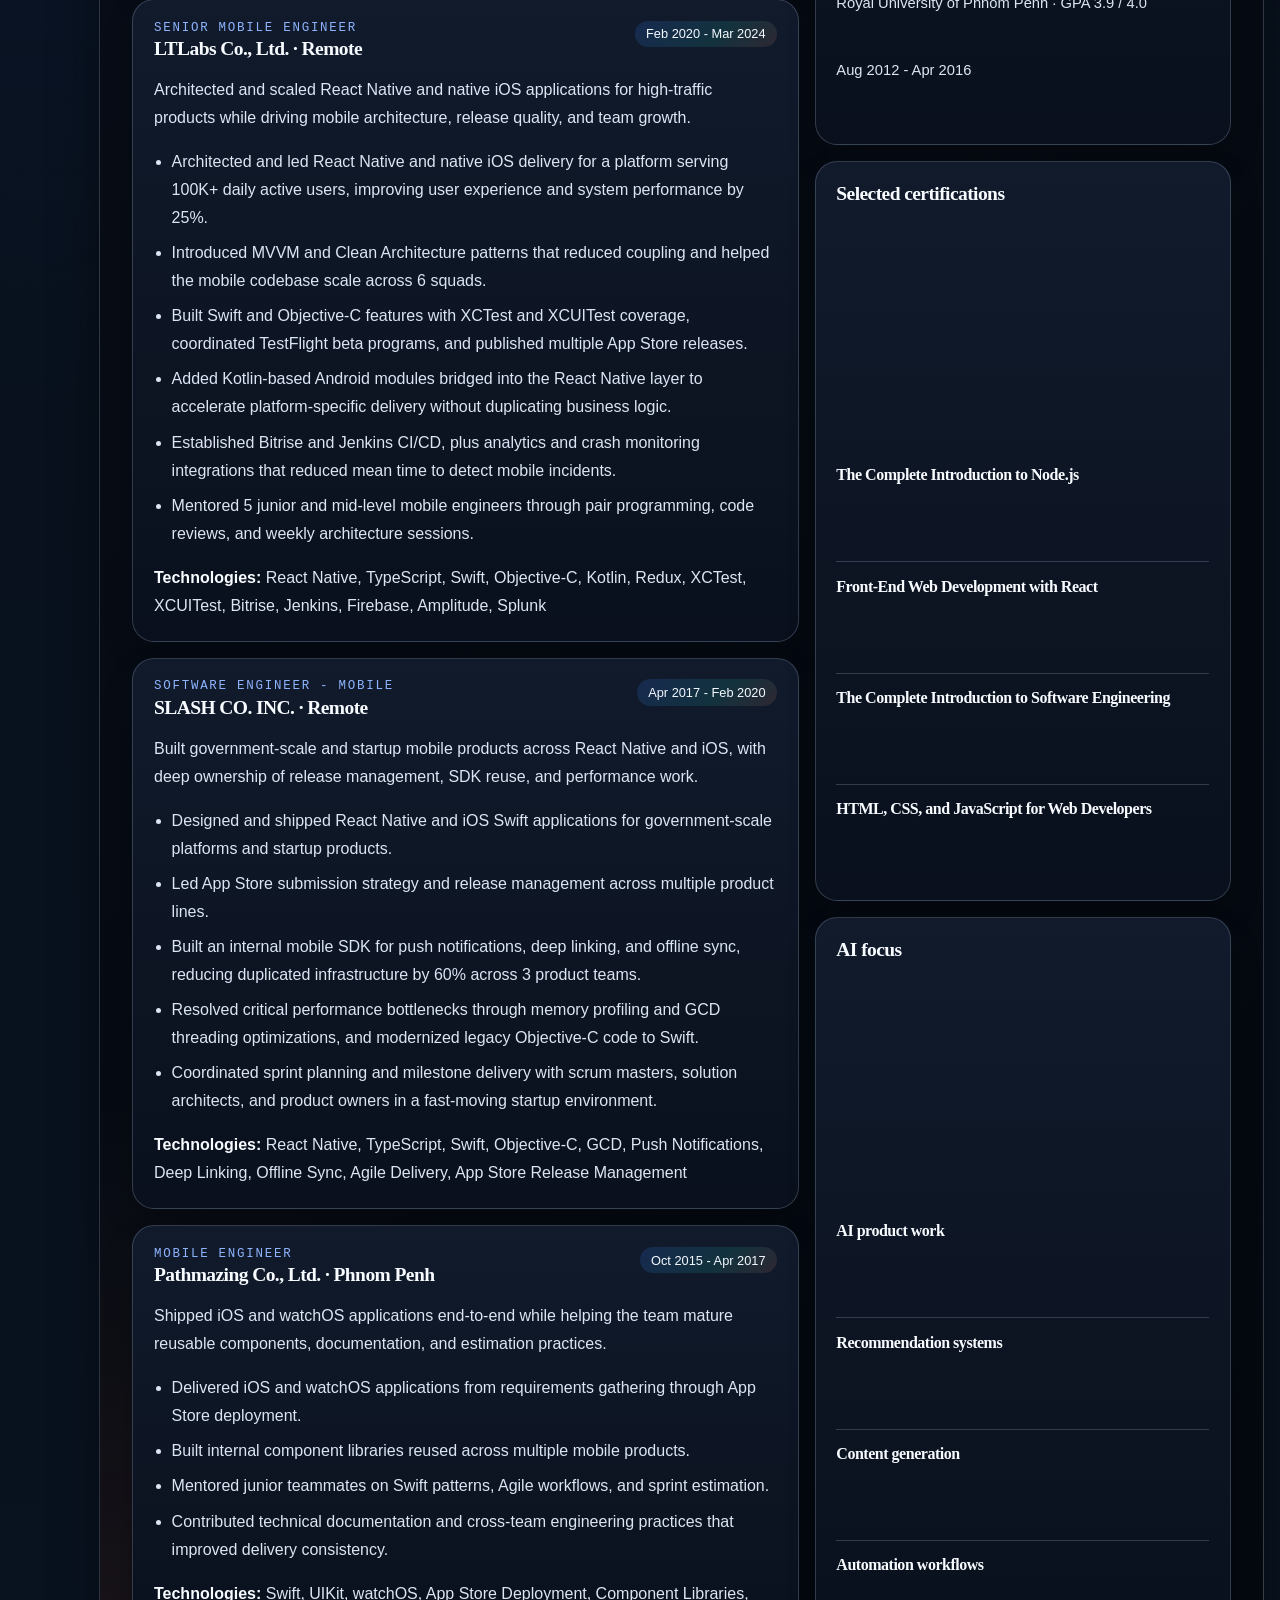
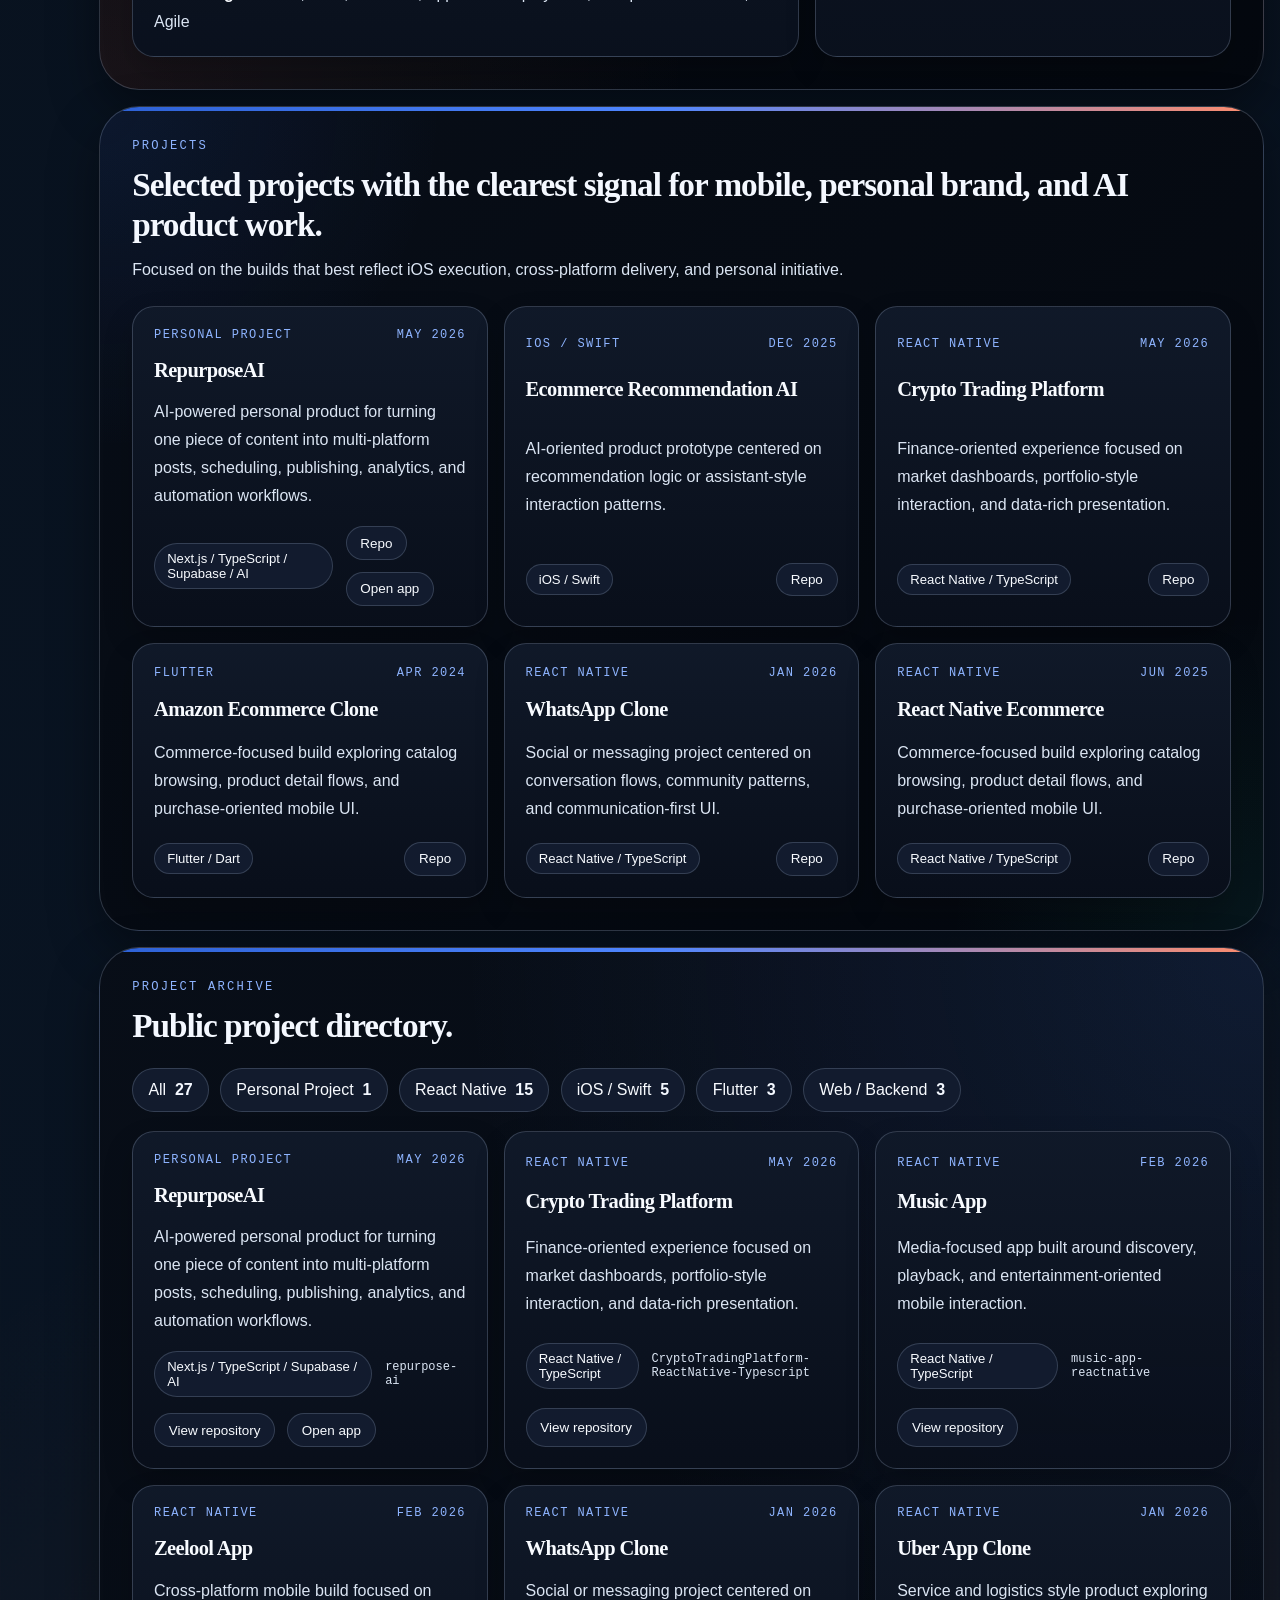
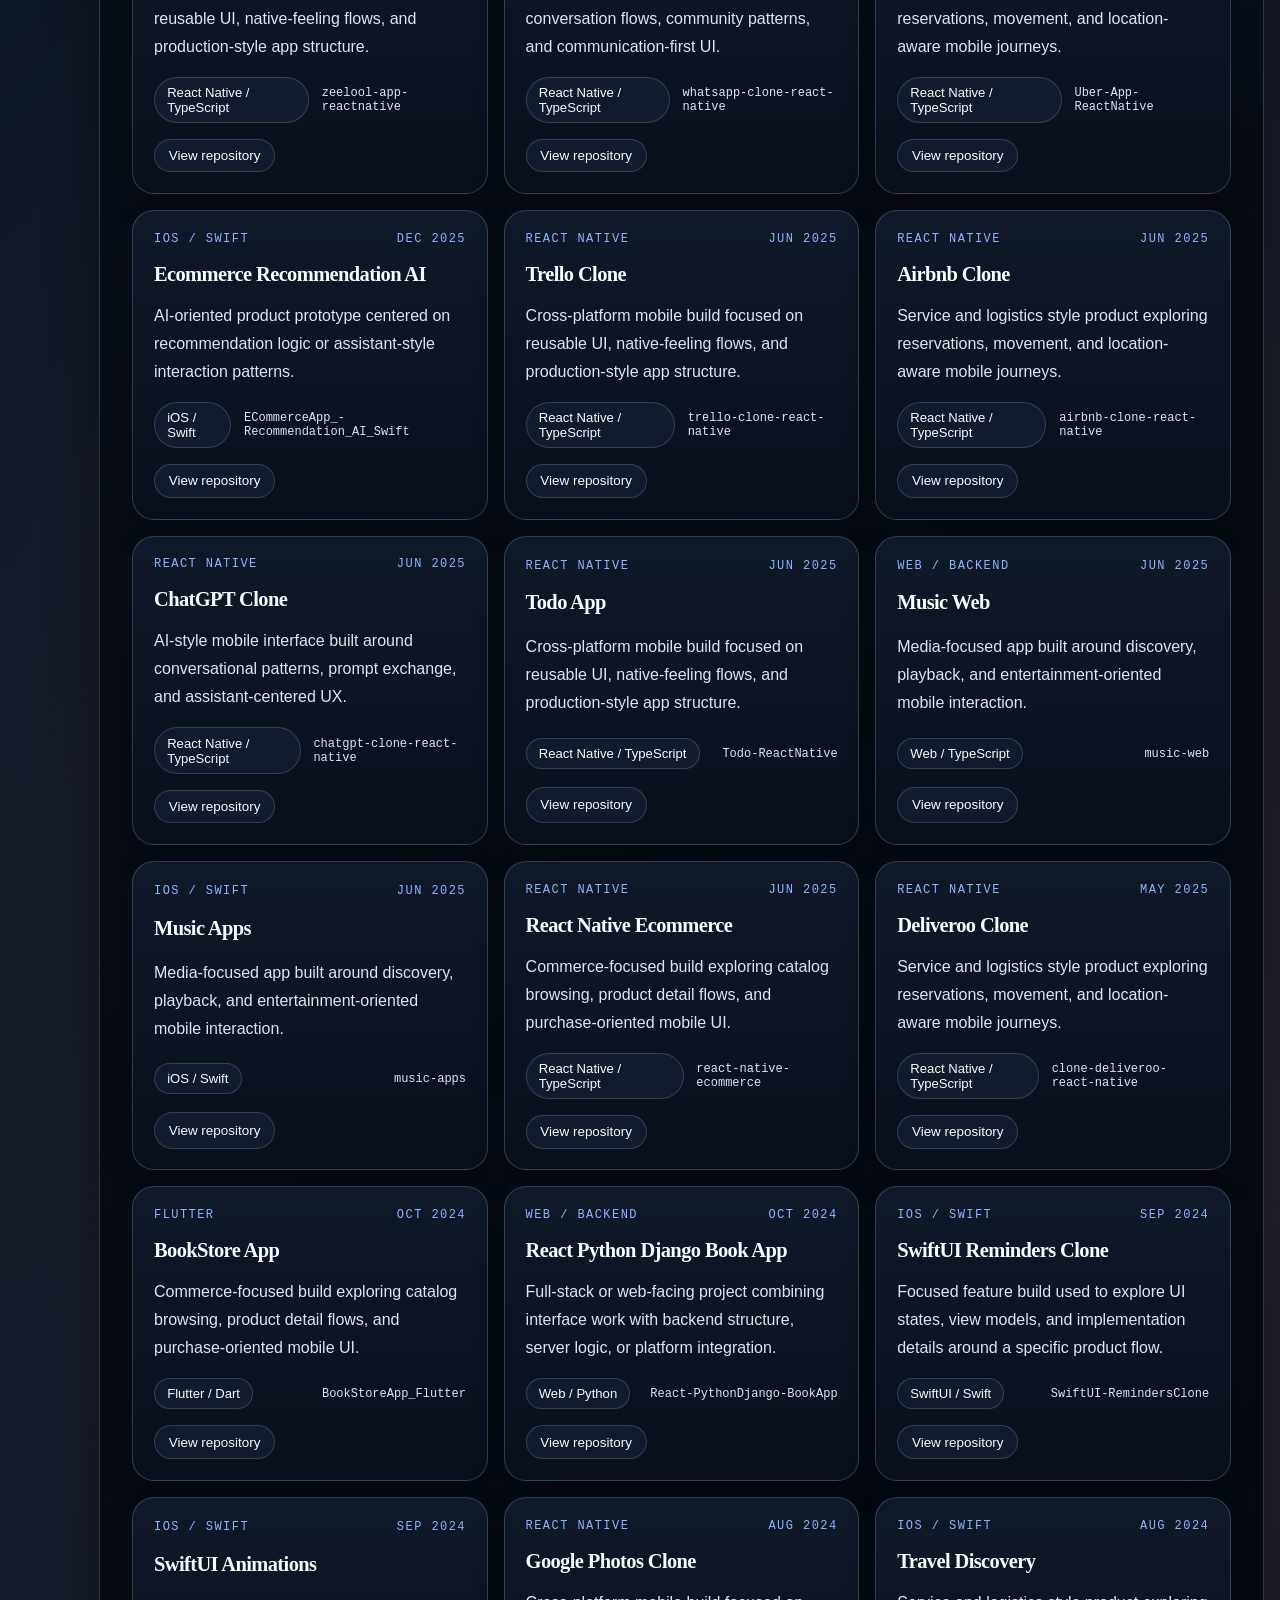
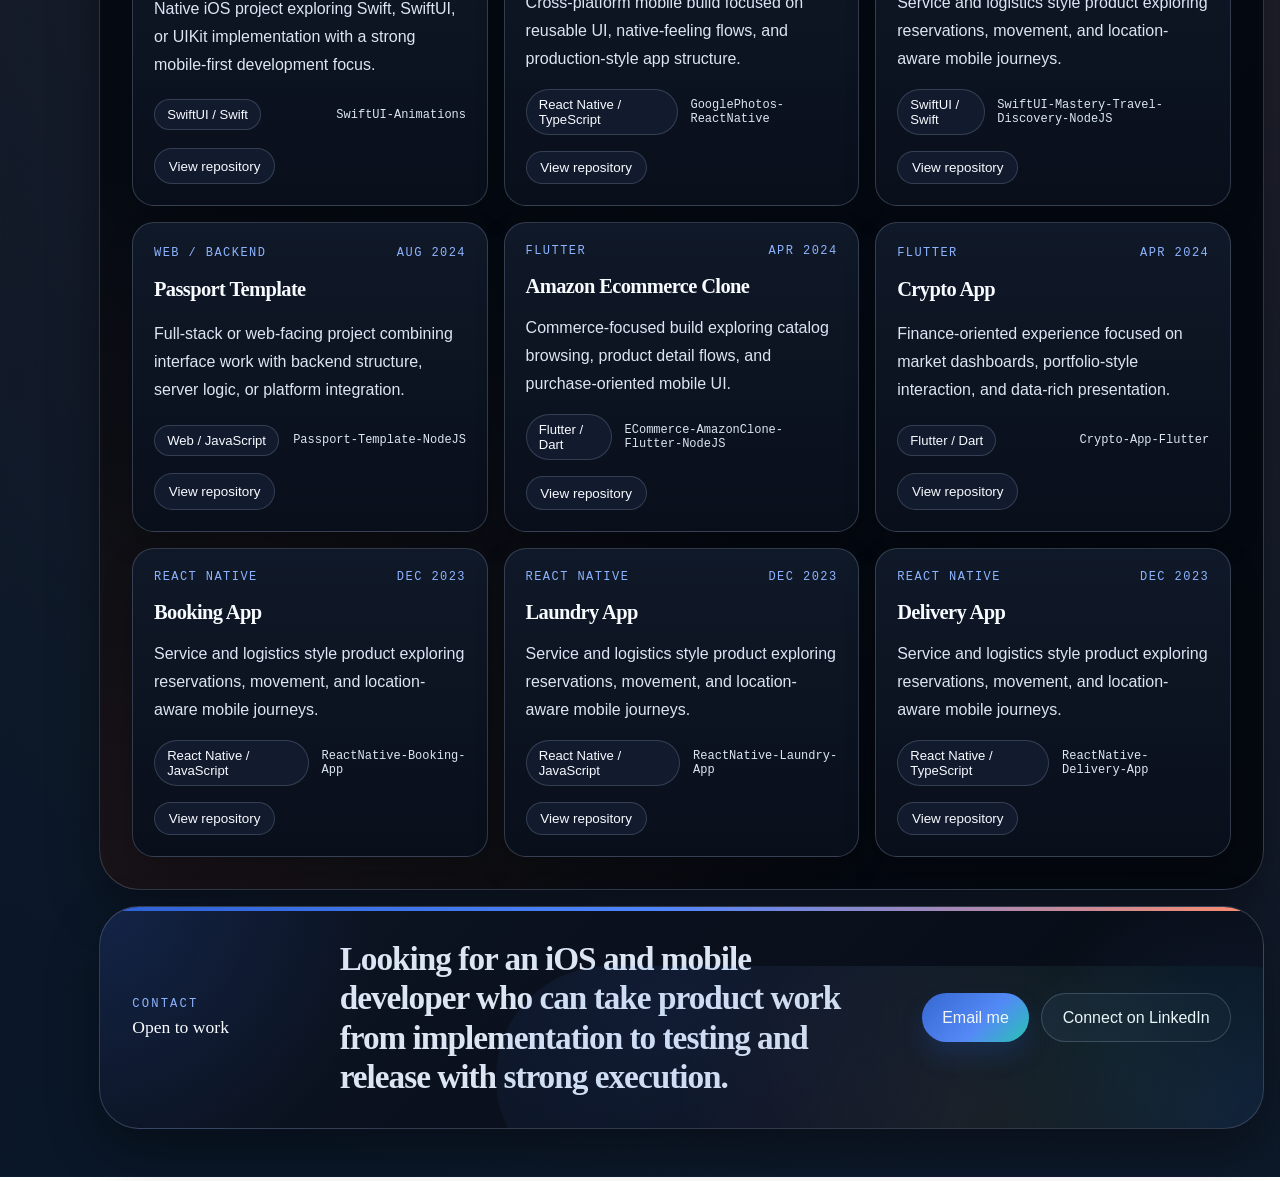
==== commit 9fad6e35: "Update education section wording" ====
--- a/index.html
+++ b/index.html
@@ -8,7 +8,7 @@
       content="Portfolio for Sreytouch Lang(Jessica), a software engineer and mobile developer specializing in iOS, Flutter, and React Native."
     >
     <title>Sreytouch Lang(Jessica) | Mobile Developer Portfolio</title>
-    <script type="module" crossorigin src="/assets/index-CDCPxXz9.js"></script>
+    <script type="module" crossorigin src="/assets/index-CGdnFeum.js"></script>
     <link rel="stylesheet" crossorigin href="/assets/index-BX_2uFsB.css">
   </head>
   <body>
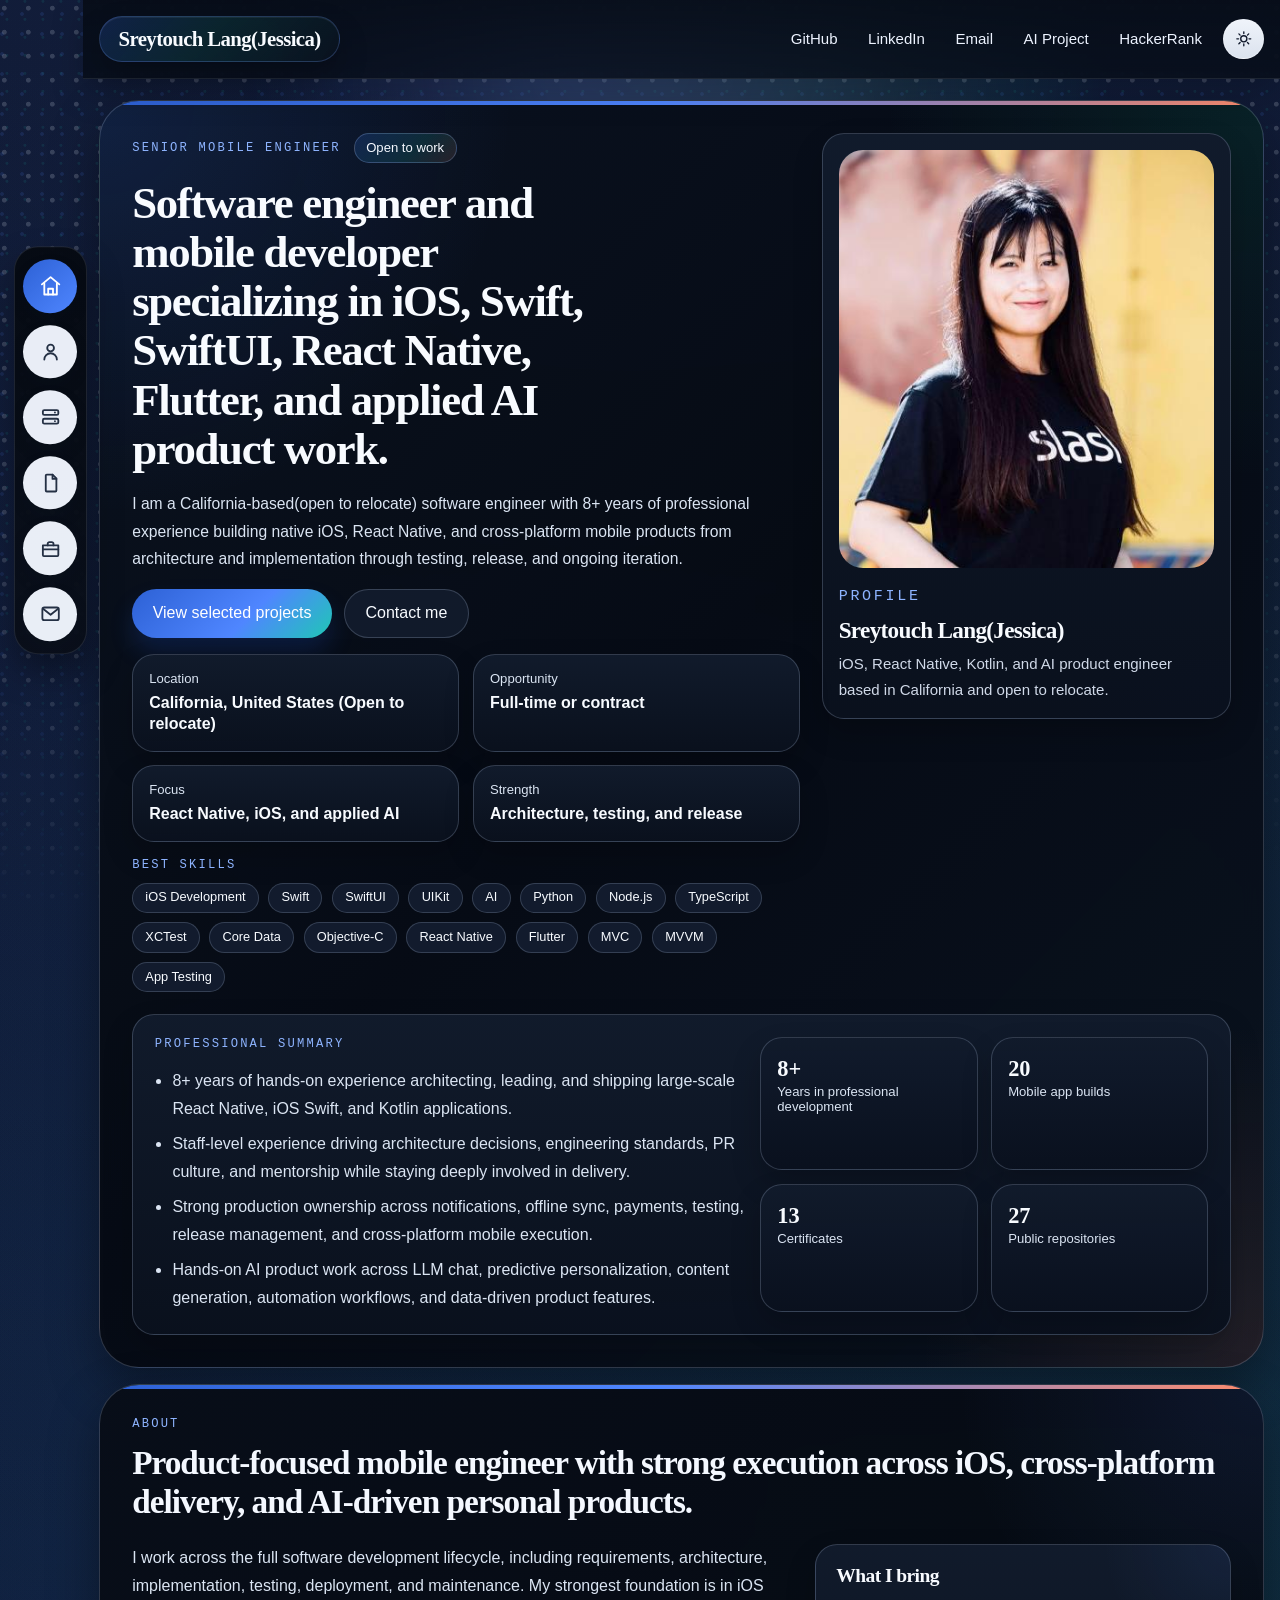
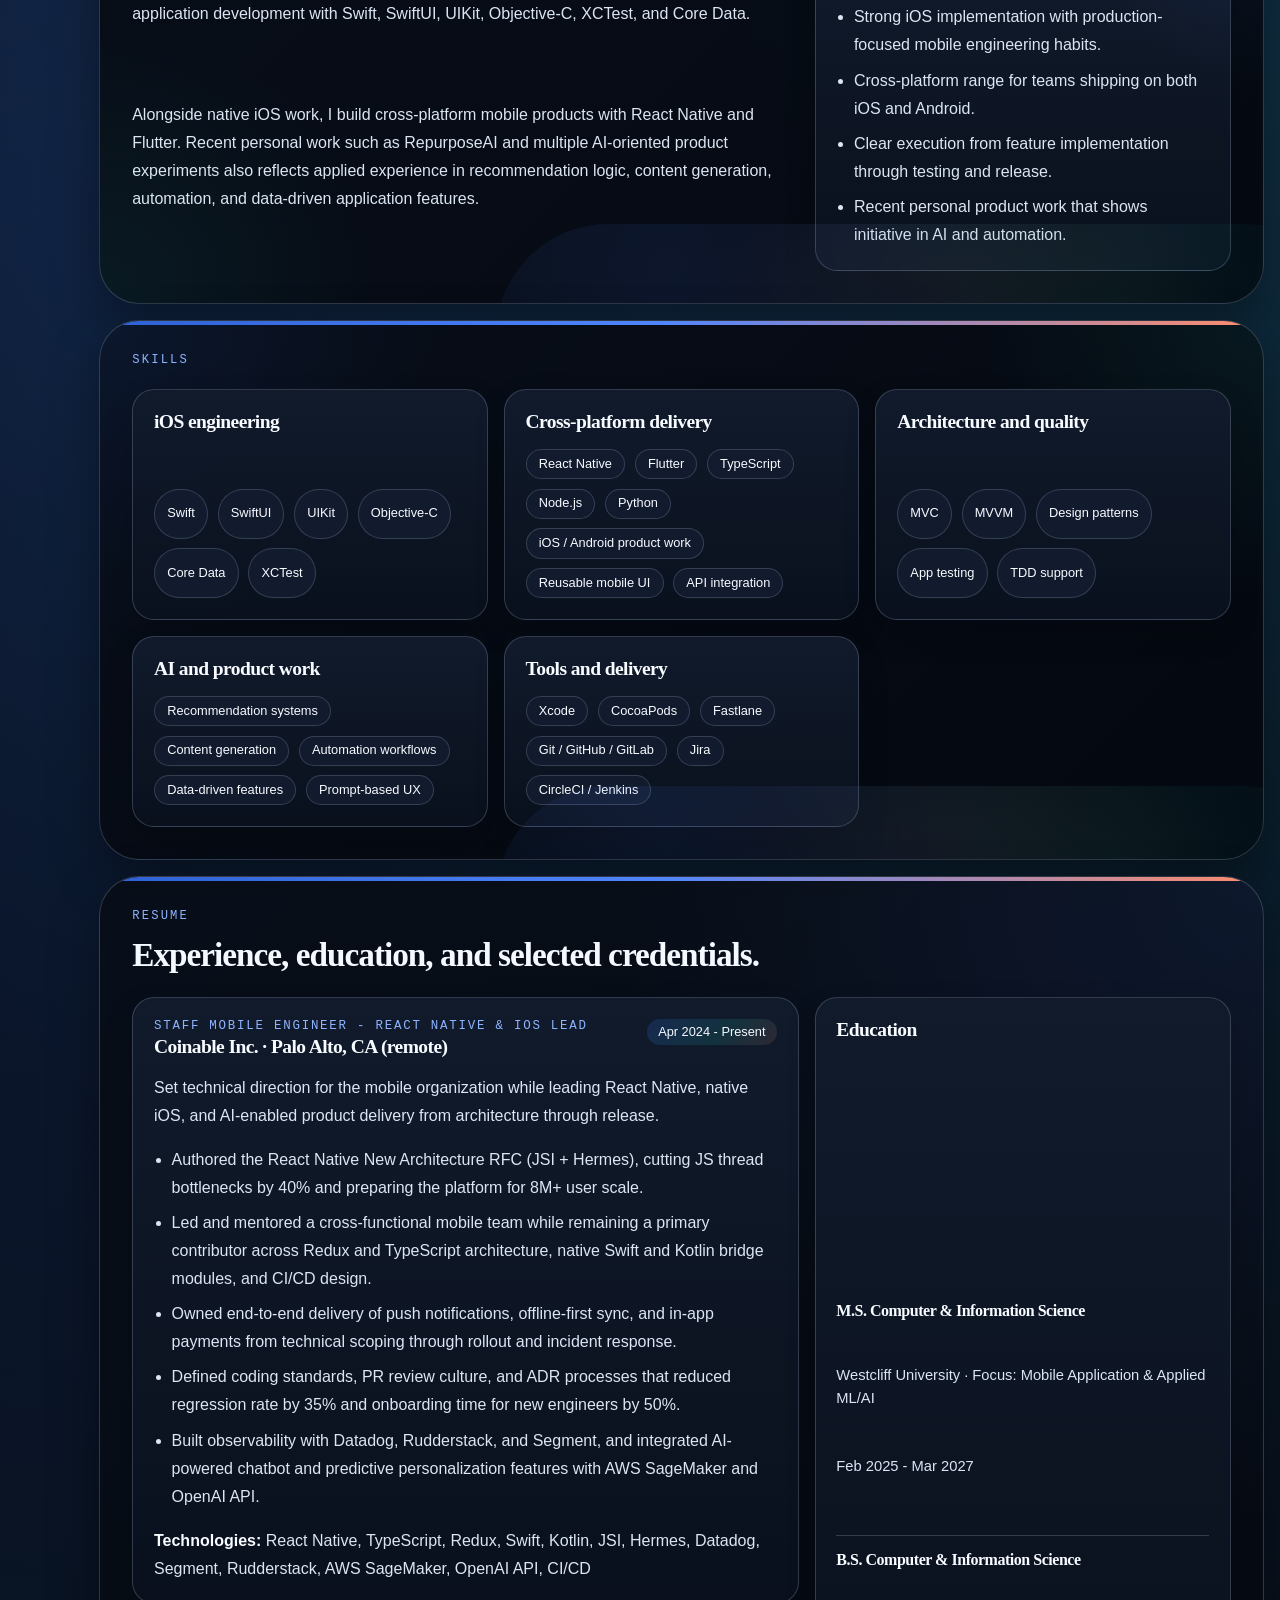
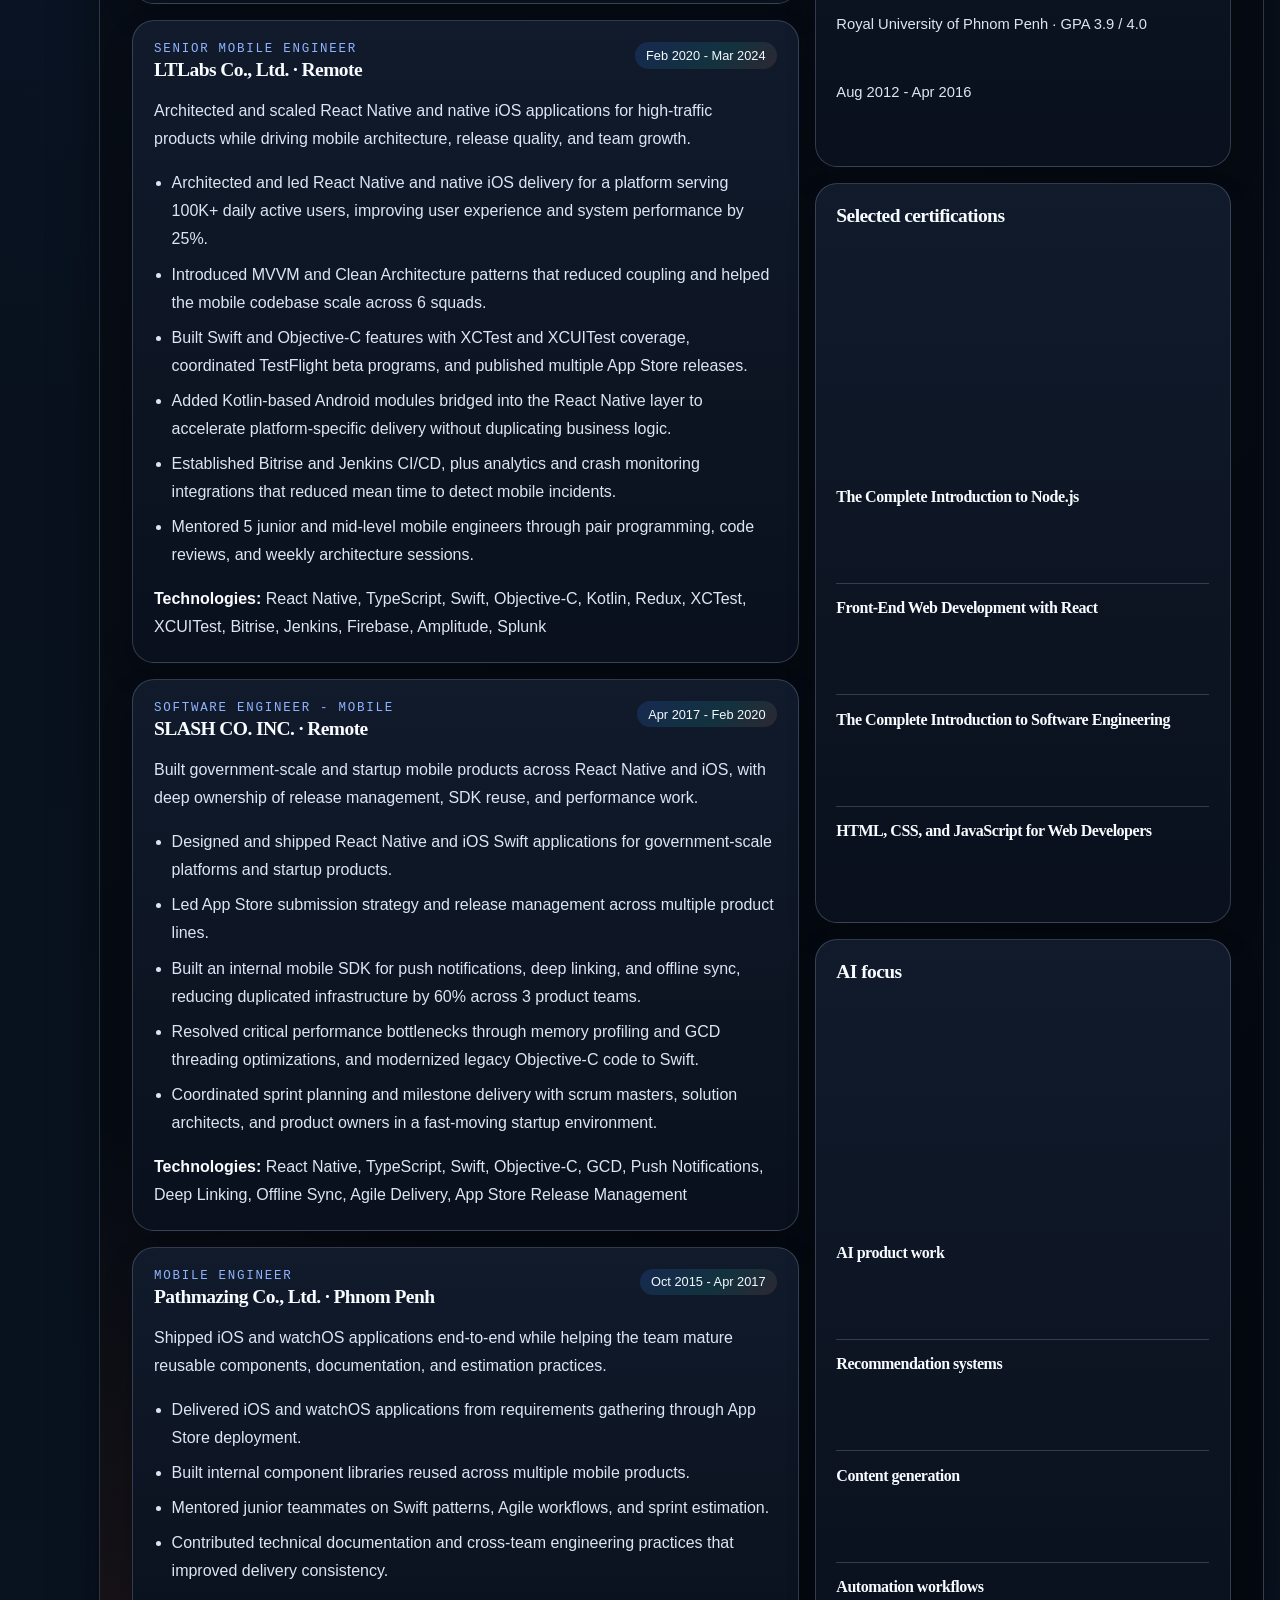
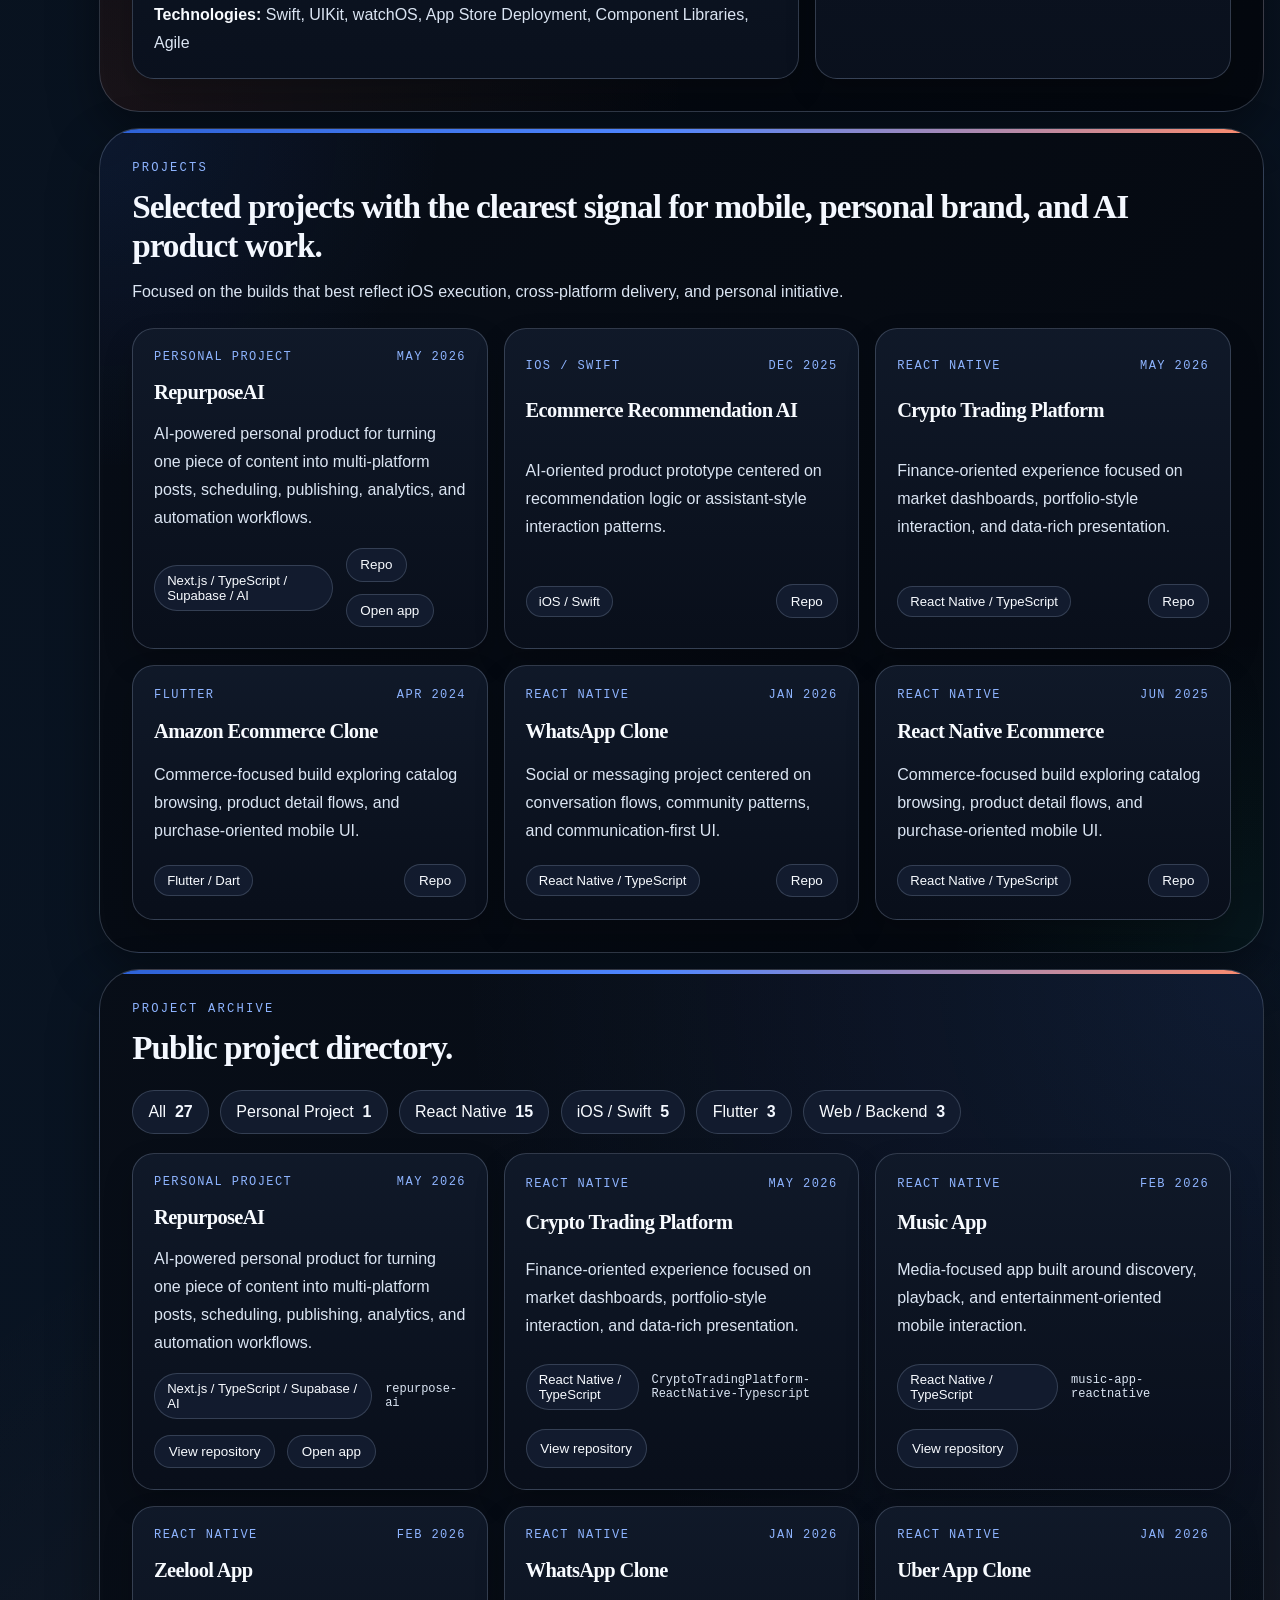
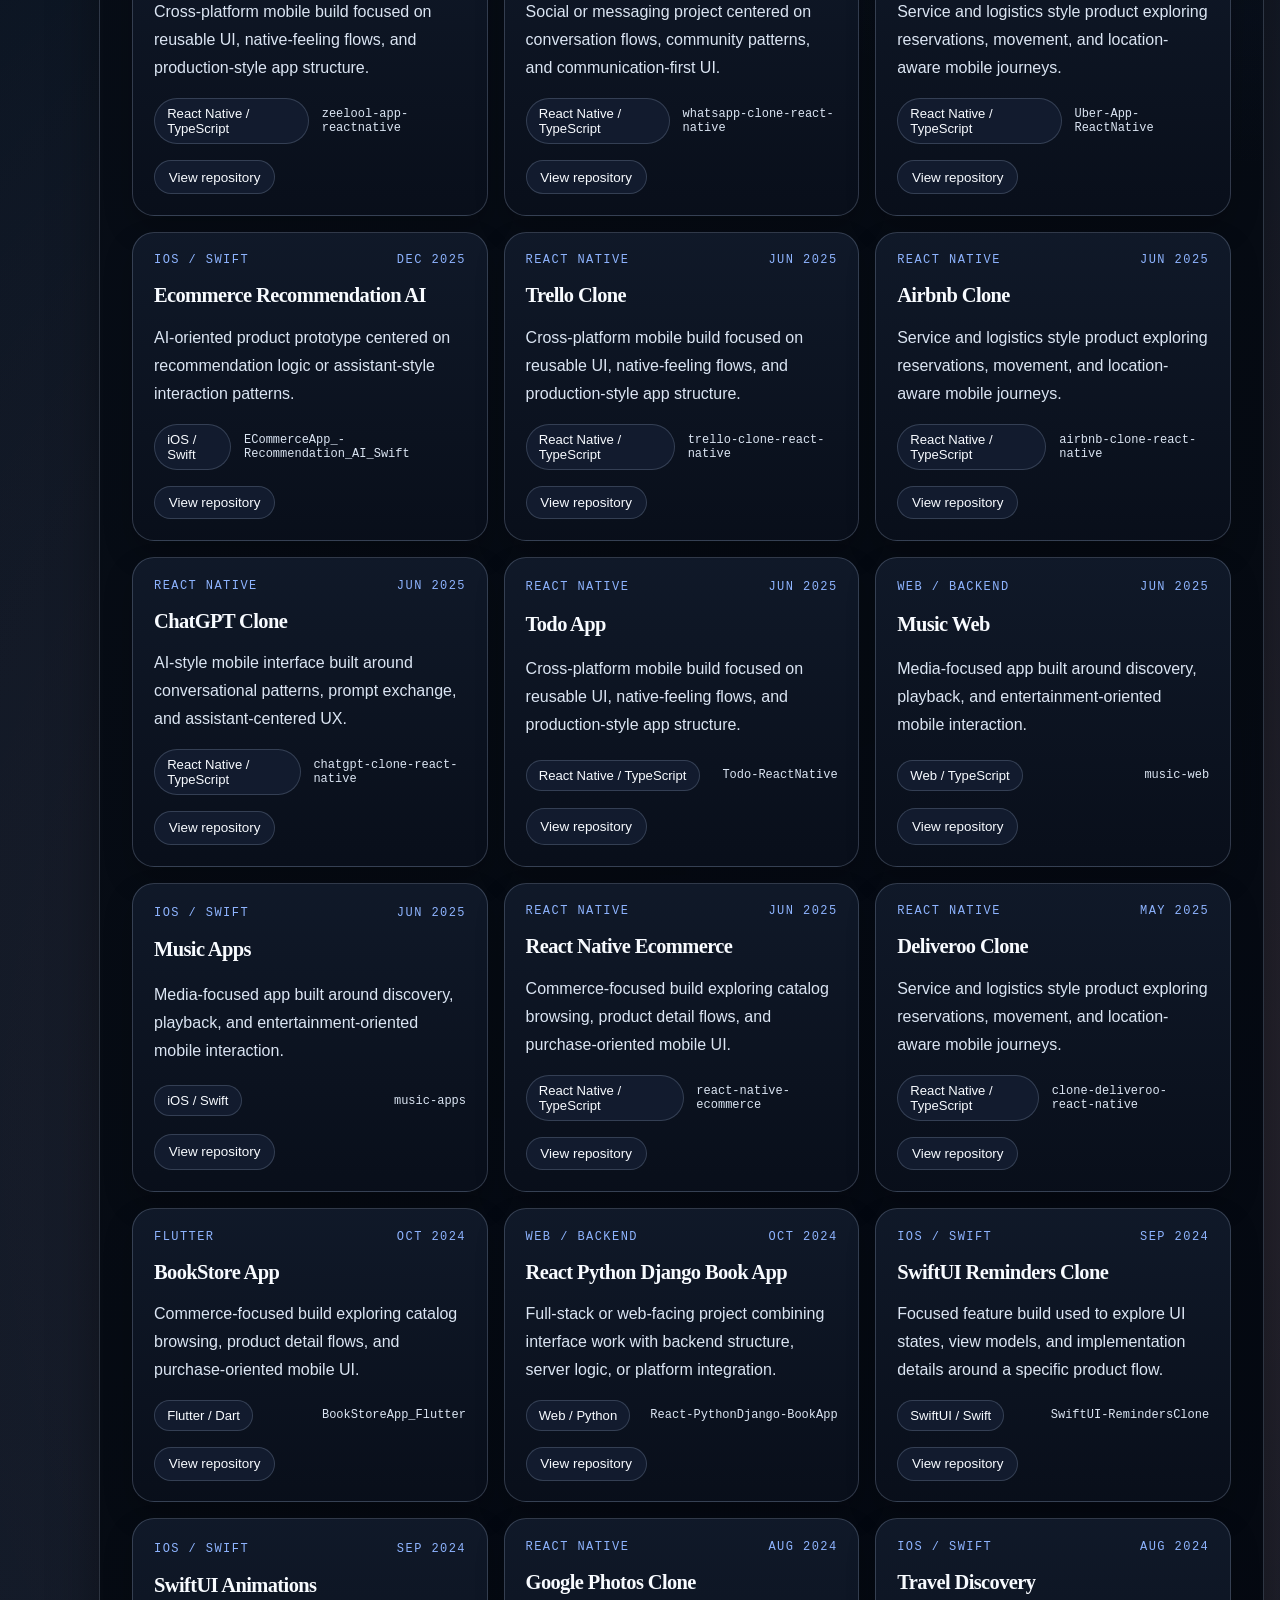
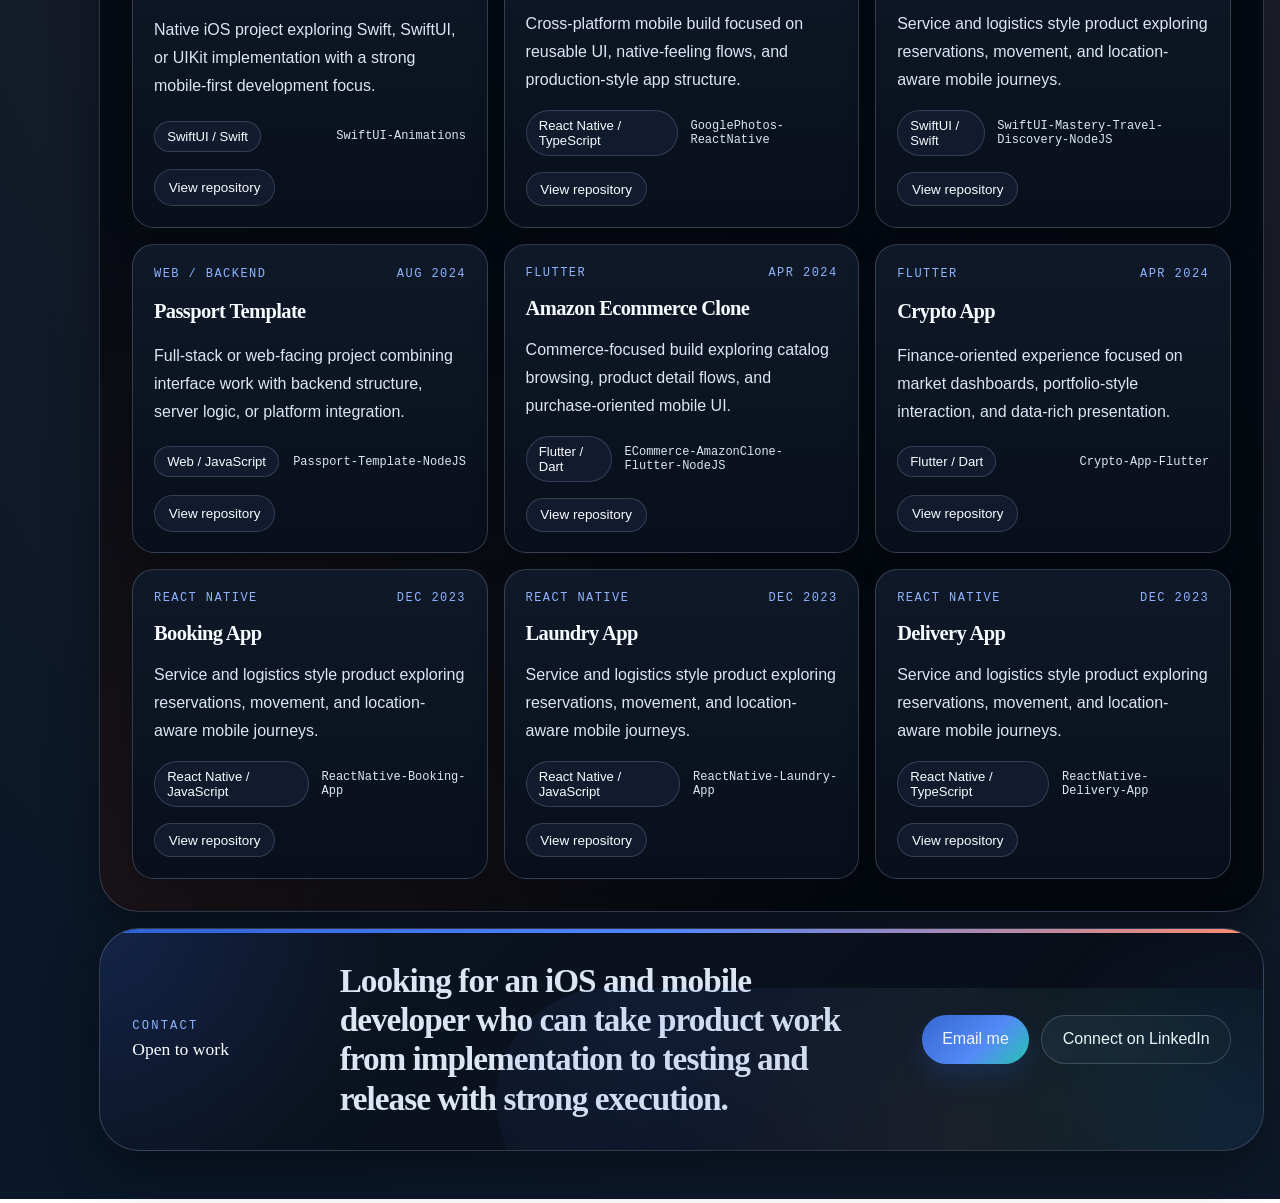
==== commit e1734449: "Update location text" ====
--- a/index.html
+++ b/index.html
@@ -8,7 +8,7 @@
       content="Portfolio for Sreytouch Lang(Jessica), a software engineer and mobile developer specializing in iOS, Flutter, and React Native."
     >
     <title>Sreytouch Lang(Jessica) | Mobile Developer Portfolio</title>
-    <script type="module" crossorigin src="/assets/index-CGdnFeum.js"></script>
+    <script type="module" crossorigin src="/assets/index-Dj35ltgP.js"></script>
     <link rel="stylesheet" crossorigin href="/assets/index-BX_2uFsB.css">
   </head>
   <body>
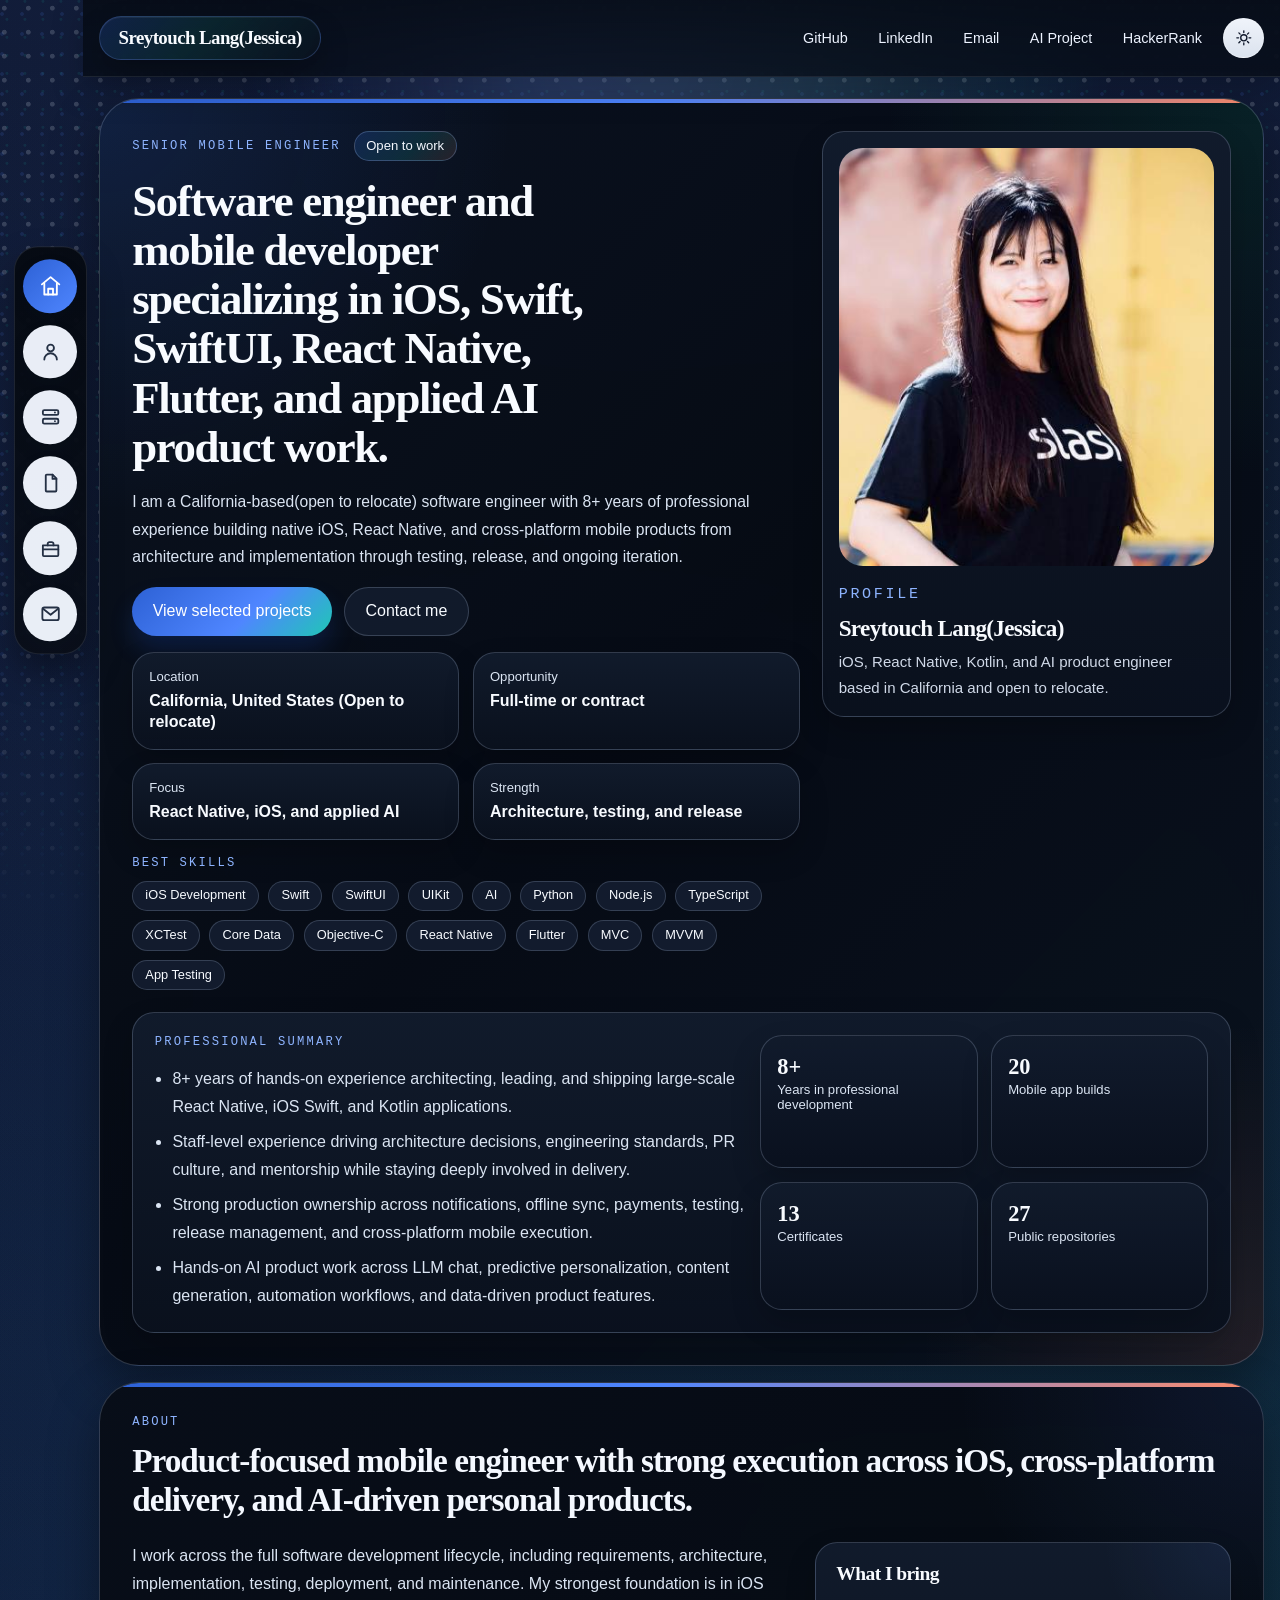
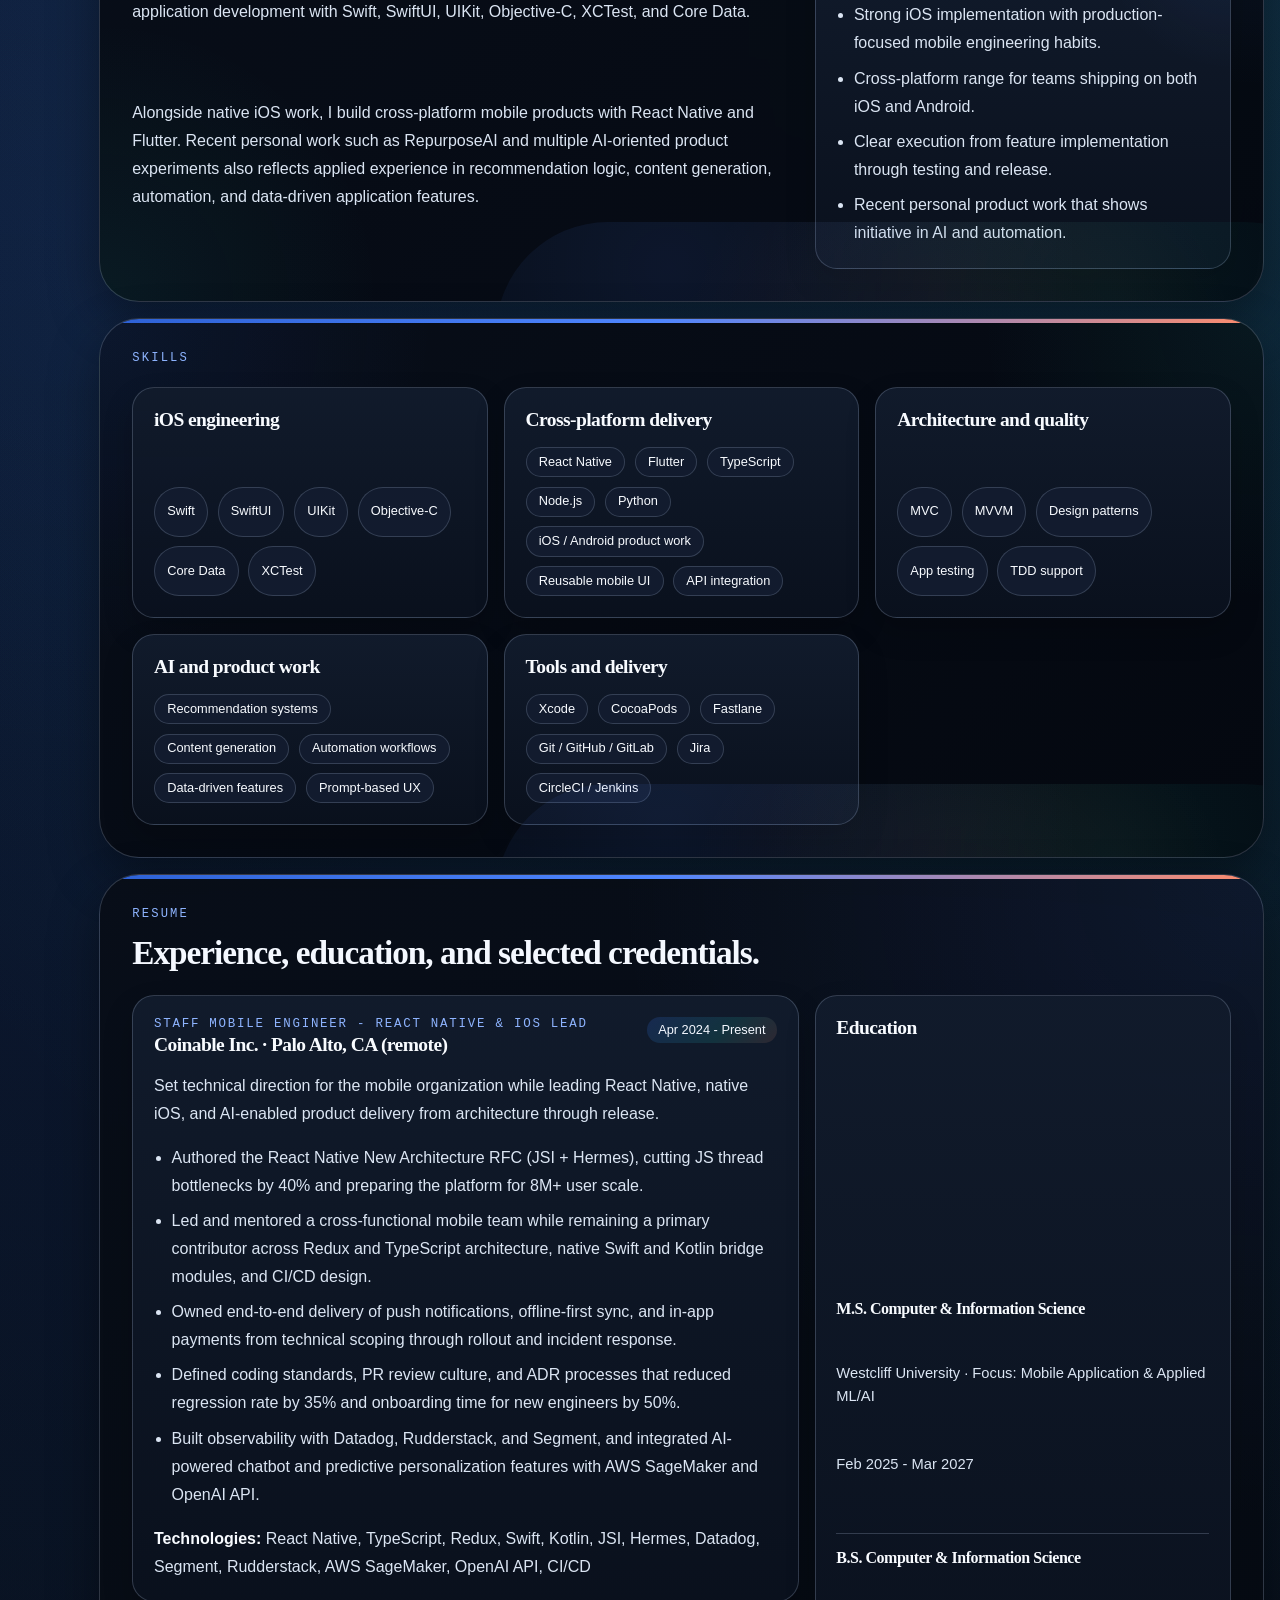
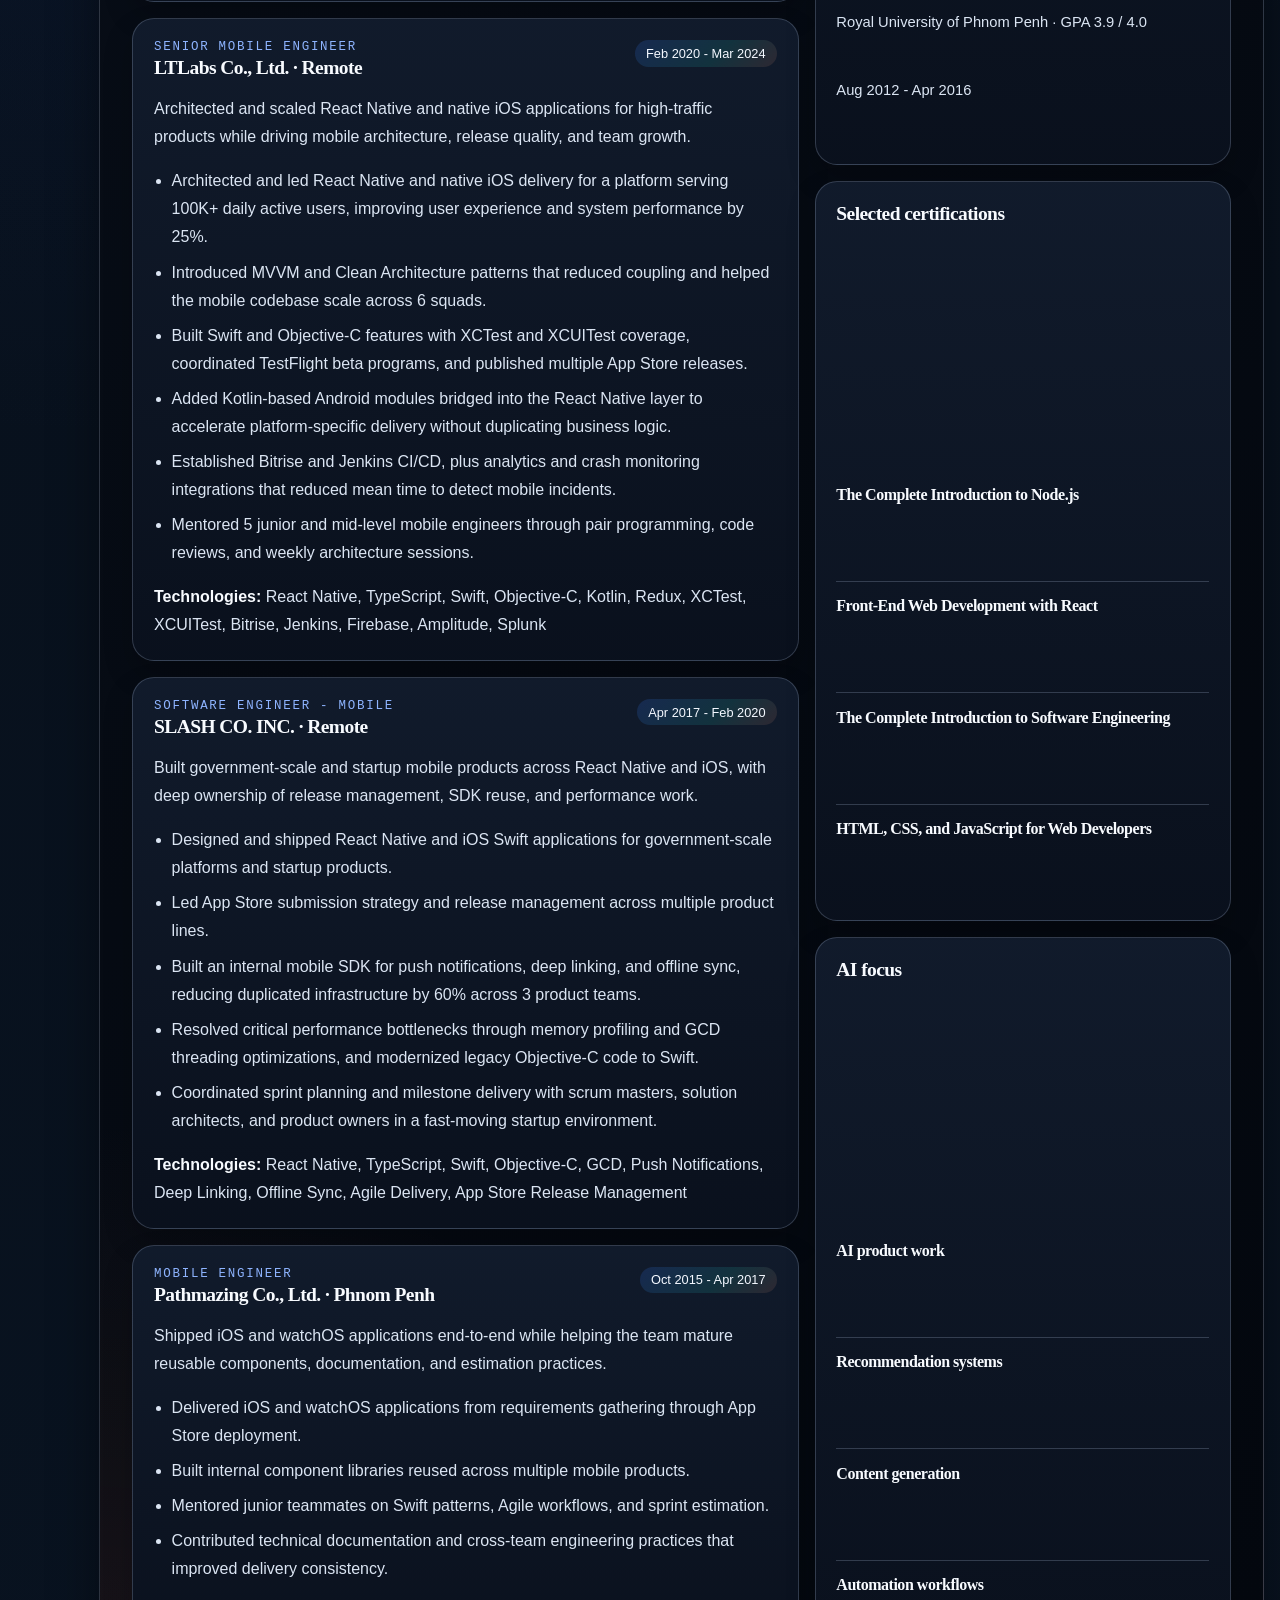
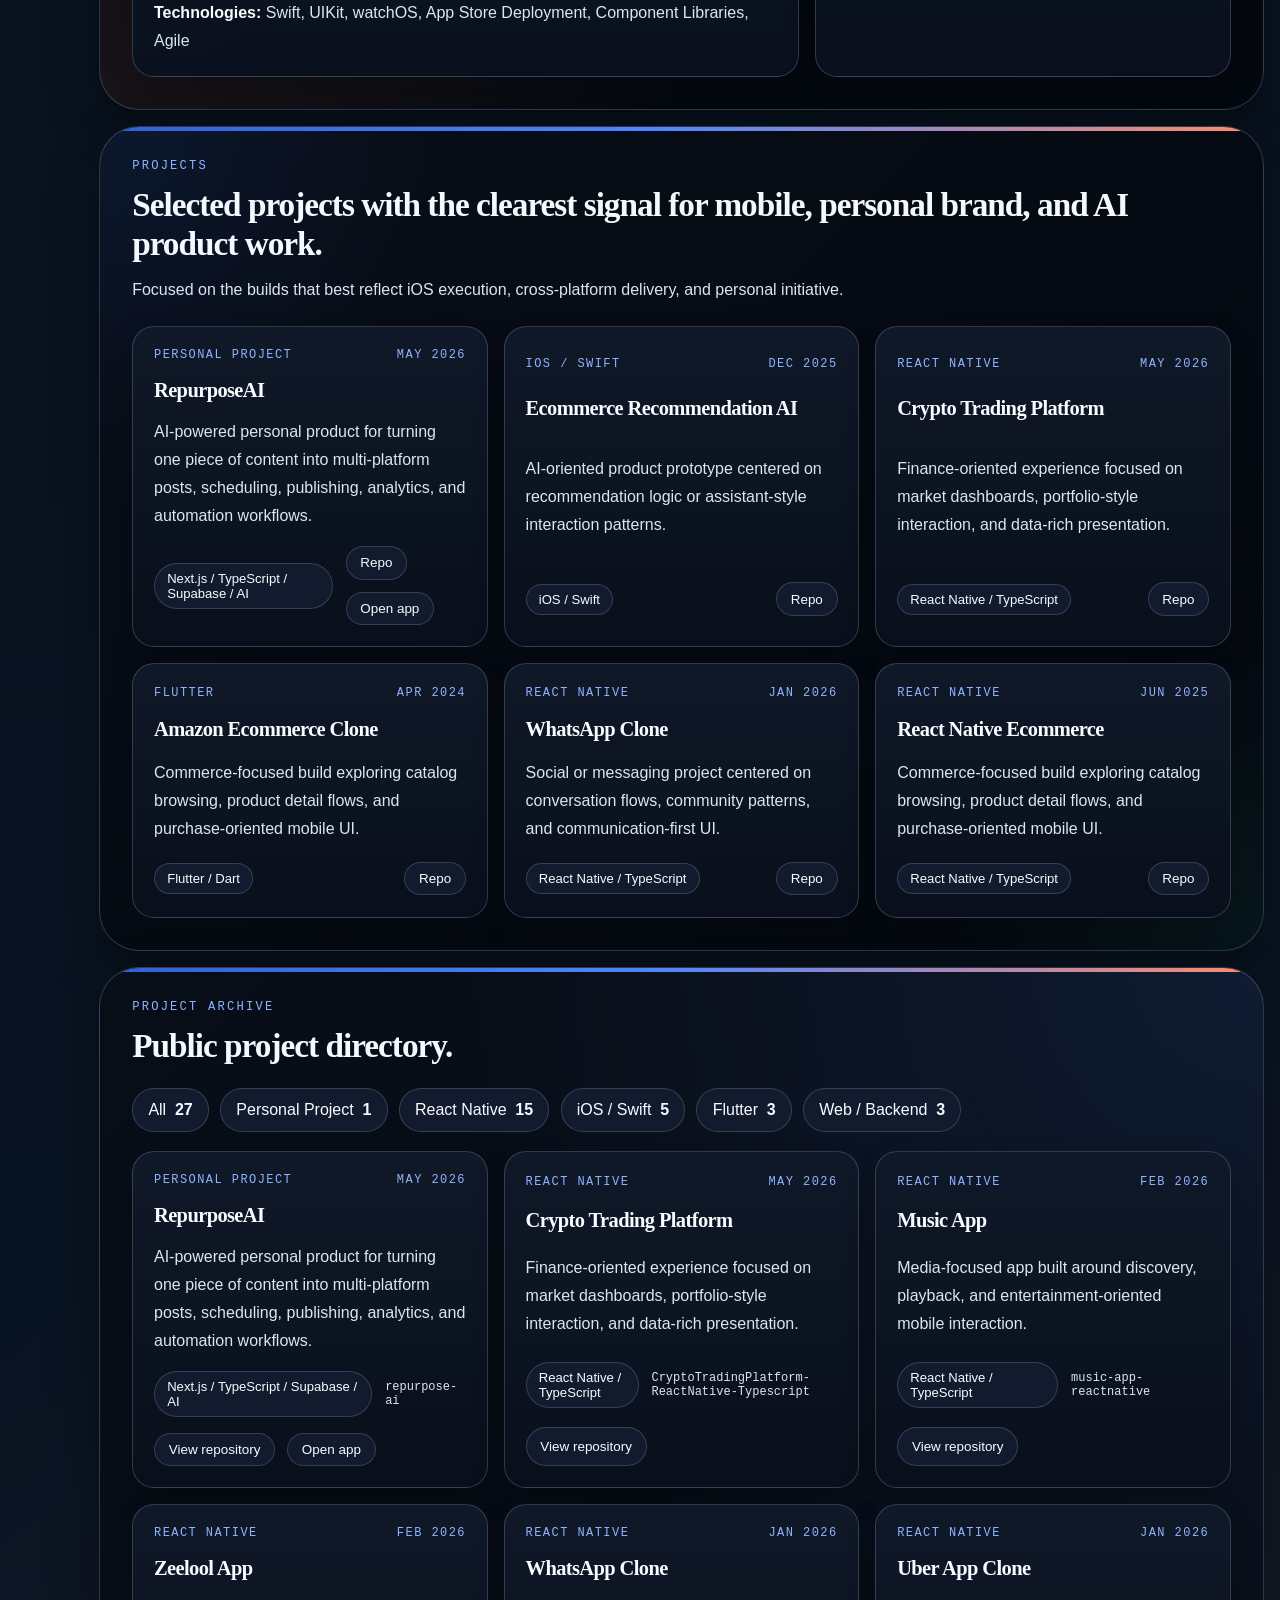
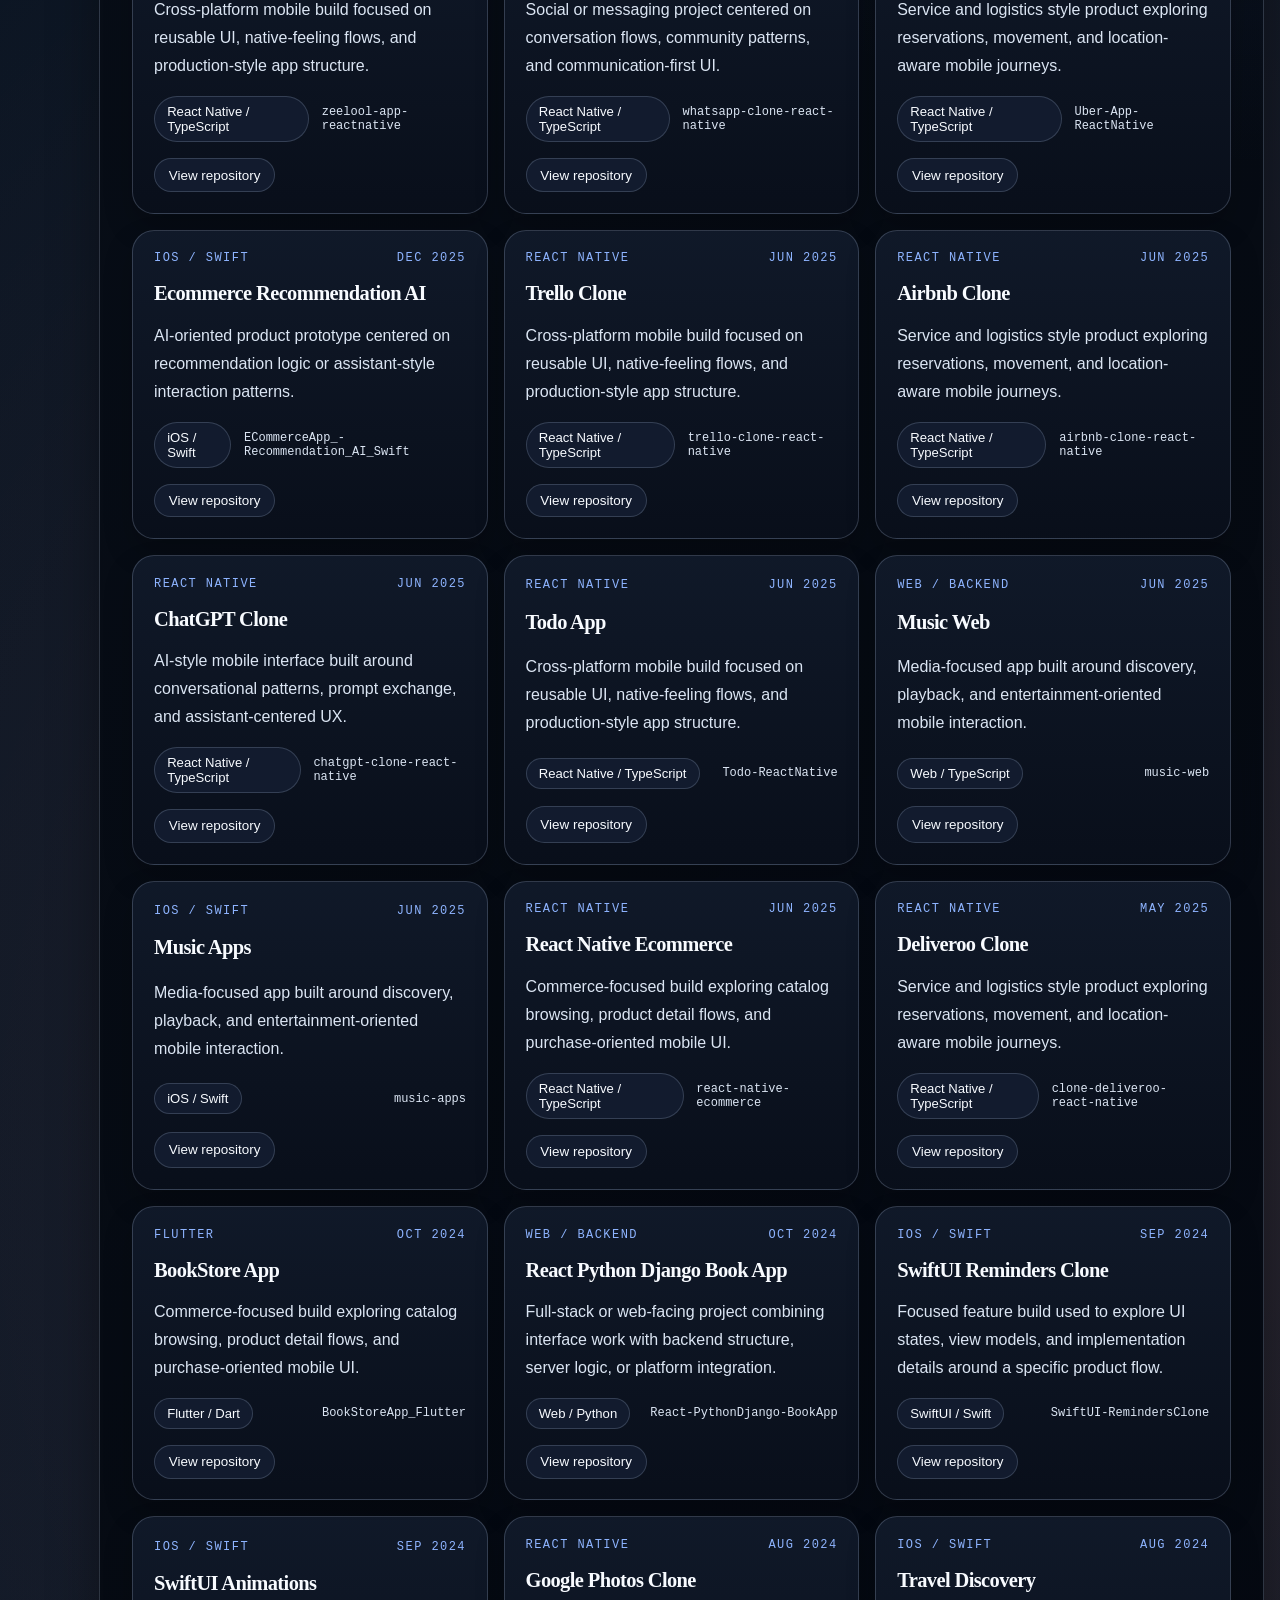
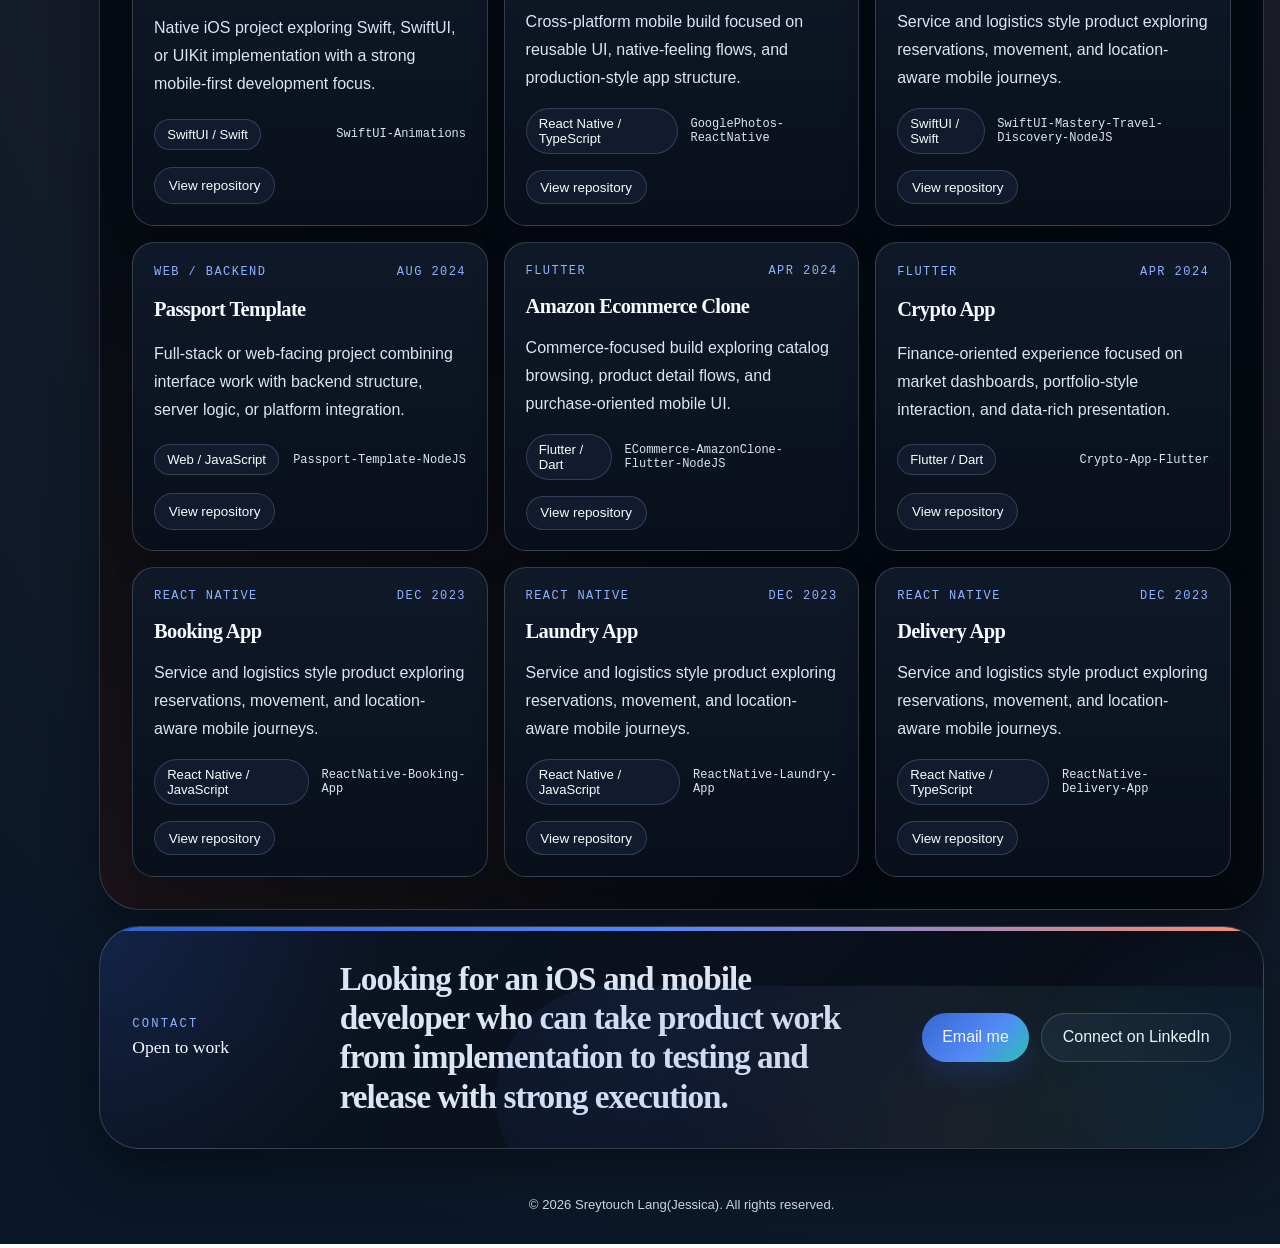
==== commit 28f1152d: "Align menu sizing and add footer" ====
--- a/index.html
+++ b/index.html
@@ -8,8 +8,8 @@
       content="Portfolio for Sreytouch Lang(Jessica), a software engineer and mobile developer specializing in iOS, Flutter, and React Native."
     >
     <title>Sreytouch Lang(Jessica) | Mobile Developer Portfolio</title>
-    <script type="module" crossorigin src="/assets/index-Dj35ltgP.js"></script>
-    <link rel="stylesheet" crossorigin href="/assets/index-BX_2uFsB.css">
+    <script type="module" crossorigin src="/assets/index-BziNAC83.js"></script>
+    <link rel="stylesheet" crossorigin href="/assets/index-DFOJLIu5.css">
   </head>
   <body>
     <div id="root"></div>
--- a/assets/index-DFOJLIu5.css
+++ b/assets/index-DFOJLIu5.css
@@ -0,0 +1 @@
+:root{color-scheme:light dark;--bg: #ffffff;--bg-accent: #f5f8fe;--surface: rgba(255, 255, 255, .98);--surface-soft: #f8fbff;--surface-accent: #edf3ff;--ink: #111827;--muted: #475569;--line: #dbe4f0;--accent: #163d8f;--accent-strong: #0f2f69;--accent-soft: #eaf1ff;--accent-cool: #245fbc;--accent-mint: #0ea5a4;--warm: #ff8a63;--shadow: 0 18px 42px rgba(17, 24, 39, .06);--dot-primary: rgba(22, 61, 143, .16);--dot-secondary: rgba(14, 165, 164, .12);--dot-tertiary: rgba(255, 138, 99, .1);--page-background: radial-gradient(circle at 50% -10%, rgba(36, 95, 188, .14), transparent 32%), radial-gradient(circle at 6% 22%, rgba(22, 61, 143, .1), transparent 22%), radial-gradient(circle at 94% 18%, rgba(14, 165, 164, .08), transparent 20%), linear-gradient(180deg, #f7fbff 0%, #ffffff 36%, #f6f9ff 72%, #fff8f3 100%);--serif: "Iowan Old Style", "Palatino Linotype", "Book Antiqua", "Times New Roman", serif;--sans: "Avenir Next", "Segoe UI", "Helvetica Neue", sans-serif;--mono: "SFMono-Regular", "IBM Plex Mono", Consolas, monospace}*{box-sizing:border-box}html{scroll-behavior:smooth}body{margin:0;font-family:var(--sans);color:var(--ink);background:var(--page-background);overflow-x:hidden}a{color:inherit;text-decoration:none}button{font:inherit}#root{min-height:100vh}.page-shell{position:relative;isolation:isolate;min-height:100vh;padding-left:5.2rem;background:var(--page-background);background-size:auto;background-position:center top;color:var(--ink)}.page-shell:before,.page-shell:after{content:"";position:fixed;z-index:-1;pointer-events:none;top:0;right:0;bottom:0;left:0}.page-shell:before{background:radial-gradient(circle at 18% 34%,var(--dot-primary) 0 2px,transparent 2.8px),radial-gradient(circle at 70% 20%,var(--dot-secondary) 0 1.5px,transparent 2.25px),radial-gradient(circle at 83% 74%,var(--dot-tertiary) 0 1.1px,transparent 1.9px);background-size:24px 24px,20px 20px,18px 18px;background-position:0 0,8px 10px,10px 6px;opacity:.56;mask-image:radial-gradient(circle at 26% 42%,rgba(0,0,0,.98) 0,rgba(0,0,0,.9) 20%,rgba(0,0,0,.3) 42%,transparent 64%),radial-gradient(circle at 86% 18%,rgba(0,0,0,.82) 0,rgba(0,0,0,.24) 36%,transparent 56%),linear-gradient(180deg,rgba(0,0,0,.68),rgba(0,0,0,.3) 70%,transparent 96%);-webkit-mask-image:radial-gradient(circle at 26% 42%,rgba(0,0,0,.98) 0,rgba(0,0,0,.9) 20%,rgba(0,0,0,.3) 42%,transparent 64%),radial-gradient(circle at 86% 18%,rgba(0,0,0,.82) 0,rgba(0,0,0,.24) 36%,transparent 56%),linear-gradient(180deg,rgba(0,0,0,.68),rgba(0,0,0,.3) 70%,transparent 96%);animation:dotFieldFloat 22s ease-in-out infinite alternate}.page-shell:after{inset:auto auto auto 50%;top:-11rem;width:56rem;height:34rem;border-radius:999px;transform:translate(-50%);background:radial-gradient(circle,#245fbc29,#245fbc00 70%);filter:blur(22px);opacity:.95;animation:heroGlowFloat 18s ease-in-out infinite alternate}.site-header{position:sticky;top:0;z-index:20;border-bottom:1px solid rgba(216,223,232,.9);background:#ffffffeb;-webkit-backdrop-filter:blur(14px);backdrop-filter:blur(14px);box-shadow:0 10px 26px #0a162c14}.site-header__inner,.portfolio{width:min(1320px,calc(100% - 2rem));margin:0 auto}.site-header__inner{display:flex;flex-wrap:wrap;align-items:center;justify-content:space-between;gap:1rem;padding:1rem 0}.brand{display:inline-flex;align-items:center;justify-content:center;padding:.62rem 1.15rem;border-radius:999px;border:1px solid rgba(22,61,143,.24);background:linear-gradient(135deg,#163d8f1f,#0ea5a414 46%,#fffffff0);box-shadow:inset 0 1px #ffffffc2,0 10px 20px #1118270f;font-family:var(--serif);font-size:1.18rem;letter-spacing:-.03em;color:var(--ink);font-weight:800;white-space:nowrap;transition:transform .16s ease,border-color .16s ease,background .16s ease,box-shadow .16s ease}.brand:hover{transform:translateY(-1px);border-color:#245fbc57;background:linear-gradient(135deg,#163d8f2e,#0ea5a41a 48%,#fffffff7);box-shadow:inset 0 1px #fffc,0 12px 24px #11182714}.site-links{margin-left:auto;min-width:0;gap:.5rem;align-items:center;justify-content:flex-end}.theme-toggle{display:inline-flex;align-items:center;justify-content:center;width:2.55rem;height:2.55rem;padding:0;border:1px solid var(--line);border-radius:999px;background:linear-gradient(180deg,#fffffffa,#f4f8ffe6);color:var(--accent-strong);font-weight:600;flex:0 0 auto;cursor:pointer;transition:transform .16s ease,background .16s ease,color .16s ease,border-color .16s ease}.theme-toggle:hover{transform:translateY(-1px);background:#e7efffeb}.theme-toggle svg{width:1.1rem;height:1.1rem}.side-rail{position:fixed;left:.85rem;top:50%;z-index:30;display:grid;gap:.75rem;padding:.75rem .55rem;border:1px solid var(--line);background:linear-gradient(180deg,#fffffff5,#f6f9fff0);border-radius:24px;box-shadow:0 16px 32px #11182714;transform:translateY(-50%);animation:railFloat 8s ease-in-out infinite}.side-rail__link{position:relative;overflow:visible;display:inline-flex;align-items:center;justify-content:center;width:3.35rem;height:3.35rem;border-radius:999px;background:#fffffffa;color:#425168;box-shadow:0 8px 18px #11182714;transition:transform .16s ease,background .16s ease,color .16s ease}.side-rail__link svg{width:1.45rem;height:1.45rem}.side-rail__tooltip{position:absolute;left:calc(100% + .85rem);top:50%;padding:.54rem .88rem;border:1px solid rgba(22,61,143,.18);border-radius:999px;background:linear-gradient(135deg,#fffffffa,#f2f7fff2);color:var(--ink);font-size:.8rem;font-weight:600;line-height:1;white-space:nowrap;box-shadow:0 12px 26px #1118271f;opacity:0;visibility:hidden;pointer-events:none;transform:translateY(-50%) translate(-8px);transition:opacity .16s ease,visibility .16s ease,transform .16s ease}.side-rail__link:hover .side-rail__tooltip,.side-rail__link:focus-visible .side-rail__tooltip{opacity:1;visibility:visible;transform:translateY(-50%) translate(0)}.side-rail__link:hover{transform:translateY(-2px);background:#eef4ff;color:var(--accent-strong)}.side-rail__link:focus-visible{outline:2px solid rgba(36,95,188,.32);outline-offset:3px}.side-rail__link--active{background:linear-gradient(135deg,var(--accent),var(--accent-cool));color:#fff}.visually-hidden{position:absolute;width:1px;height:1px;padding:0;margin:-1px;overflow:hidden;clip:rect(0,0,0,0);white-space:nowrap;border:0}.page-shell.theme-dark{color-scheme:dark;--bg: #07101c;--bg-accent: #0f1a2b;--surface: rgba(16, 24, 39, .98);--surface-soft: #121d31;--surface-accent: #1a315f;--ink: #f8fbff;--muted: #d0d9e8;--line: rgba(175, 192, 219, .24);--accent: #2d61d5;--accent-strong: #f4f8ff;--accent-soft: rgba(45, 97, 213, .18);--accent-cool: #4f86ff;--accent-mint: #1fc7b5;--warm: #ff8c6b;--shadow: 0 20px 50px rgba(0, 0, 0, .38);--dot-primary: rgba(231, 237, 248, .28);--dot-secondary: rgba(79, 134, 255, .2);--dot-tertiary: rgba(31, 199, 181, .16);--page-background: radial-gradient(circle at 50% -12%, rgba(86, 132, 255, .26), transparent 34%), radial-gradient(circle at 10% 20%, rgba(37, 73, 166, .22), transparent 24%), radial-gradient(circle at 92% 18%, rgba(31, 199, 181, .14), transparent 20%), radial-gradient(circle at 88% 82%, rgba(255, 140, 107, .12), transparent 24%), linear-gradient(180deg, #040812 0%, #08111d 38%, #0a1728 100%)}.page-shell.theme-dark:before{opacity:.72;mask-image:radial-gradient(circle at 26% 40%,rgba(0,0,0,1) 0,rgba(0,0,0,.9) 22%,rgba(0,0,0,.34) 44%,transparent 66%),radial-gradient(circle at 84% 16%,rgba(0,0,0,.92) 0,rgba(0,0,0,.28) 34%,transparent 54%),linear-gradient(180deg,rgba(0,0,0,.86),rgba(0,0,0,.48) 72%,transparent 98%);-webkit-mask-image:radial-gradient(circle at 26% 40%,rgba(0,0,0,1) 0,rgba(0,0,0,.9) 22%,rgba(0,0,0,.34) 44%,transparent 66%),radial-gradient(circle at 84% 16%,rgba(0,0,0,.92) 0,rgba(0,0,0,.28) 34%,transparent 54%),linear-gradient(180deg,rgba(0,0,0,.86),rgba(0,0,0,.48) 72%,transparent 98%)}.page-shell.theme-dark:after{background:radial-gradient(circle at 42% 42%,#5684ff38,#5684ff00 54%),radial-gradient(circle at 68% 40%,#1fc7b524,#1fc7b500 58%),radial-gradient(circle at 55% 62%,#ff8c6b1a,#ff8c6b00 60%)}.page-shell.theme-dark .site-header{border-bottom-color:#94a3b829;background:linear-gradient(180deg,#070d18f0,#070d18d1);box-shadow:0 14px 34px #0003}.page-shell.theme-dark .brand{border-color:#749dff3d;background:linear-gradient(135deg,#2d61d53d,#1fc7b51f 44%,#0a121feb);box-shadow:inset 0 1px #ffffff0f,0 14px 30px #0000003d}.page-shell.theme-dark .brand:hover{border-color:#8fade261;background:linear-gradient(135deg,#376de44d,#1fc7b529 46%,#0b1424f0)}.page-shell.theme-dark .side-rail{border-color:#94a3b829;background:linear-gradient(180deg,#060a12f5,#0a0f19f0);box-shadow:0 18px 34px #00000057}.page-shell.theme-dark .side-rail__link{background:#f3f7fff5;color:#243044}.page-shell.theme-dark .side-rail__link:hover{background:#dfe9fffa;color:#143b96}.page-shell.theme-dark .side-rail__link--active{background:linear-gradient(135deg,var(--accent),var(--accent-cool));color:#fff}.page-shell.theme-dark .side-rail__tooltip{border-color:#749dff3d;background:linear-gradient(135deg,#101b2cf5,#0a121ff0);color:#eef4ff;box-shadow:0 16px 30px #00000047}.page-shell.theme-dark .theme-toggle{background:linear-gradient(180deg,#f4f8fffa,#e4ecf8f5);color:#0f172a;border-color:#ffffff47}.page-shell.theme-dark .theme-toggle:hover{background:#fff}.page-shell.theme-dark .site-links a{color:#edf3ff}.site-nav,.site-links,.hero-actions,.card-links,.filter-row,.contact-actions{display:flex;flex-wrap:wrap;gap:.75rem}.site-nav{justify-content:center}.site-nav a,.site-links a{padding:.4rem .58rem;border-radius:999px;color:var(--muted);font-size:.9rem;transition:color .16s ease,background .16s ease}.site-nav a:hover,.site-links a:hover{color:var(--accent-strong);background:#e7efffe6}.page-shell.theme-dark .site-links a:hover{color:#fff;background:#2d61d53d}.portfolio{padding:1.35rem 0 3rem}.site-footer{width:min(1320px,calc(100% - 2rem));margin:0 auto;padding:0 0 2rem;text-align:center;color:var(--muted);font-size:.82rem}.site-footer p{margin:0}.section-card{position:relative;overflow:hidden;border:1px solid var(--line);border-radius:40px;background:linear-gradient(180deg,#fffffffc,#f7fafff7);box-shadow:var(--shadow);-webkit-backdrop-filter:blur(10px);backdrop-filter:blur(10px);padding:2rem;opacity:0;transform:translateY(18px);animation:sectionReveal .78s cubic-bezier(.2,.8,.2,1) forwards}.section-card:before{content:"";position:absolute;inset:0 0 auto 0;height:4px;background:linear-gradient(90deg,var(--accent),var(--accent-cool) 48%,var(--warm))}.section-card:after{content:"";position:absolute;inset:auto -8% -28% 34%;height:14rem;border-radius:999px;background:radial-gradient(circle,#245fbc14,#245fbc00 72%);pointer-events:none}.page-shell:not(.theme-dark) .section-card:after{background:radial-gradient(circle,#0ea5a414,#0ea5a400 60%),radial-gradient(circle at 70% 30%,#ff8a6314,#ff8a6300 62%);animation:lightGlowSweep 18s ease-in-out infinite alternate}.section-card+.section-card{margin-top:1rem}.page-shell.theme-dark .section-card{background:linear-gradient(180deg,#0c1422fc,#070c16f7)}.page-shell.theme-dark .section-card:after{background:radial-gradient(circle at 20% 20%,#4f86ff1a,#4f86ff00 58%),radial-gradient(circle at 72% 34%,#1fc7b514,#1fc7b500 56%),radial-gradient(circle at 54% 72%,#ff8c6b12,#ff8c6b00 58%)}.section-card:nth-of-type(2){animation-delay:80ms}.section-card:nth-of-type(3){animation-delay:.14s}.section-card:nth-of-type(4){animation-delay:.2s}.section-card:nth-of-type(5){animation-delay:.26s}.section-card:nth-of-type(6){animation-delay:.32s}#home{background:radial-gradient(circle at top left,rgba(22,61,143,.11),transparent 24%),radial-gradient(circle at top right,rgba(14,165,164,.08),transparent 22%),radial-gradient(circle at bottom right,rgba(255,138,99,.08),transparent 20%),linear-gradient(135deg,#ecf5fffa,#fffffffc 48%,#fffaf7f7)}.page-shell.theme-dark #home{background:radial-gradient(circle at top left,rgba(45,97,213,.18),transparent 24%),radial-gradient(circle at top right,rgba(31,199,181,.12),transparent 22%),radial-gradient(circle at bottom right,rgba(255,140,107,.1),transparent 20%),linear-gradient(135deg,#0b1321fc,#060b14fc 48%,#0a121ff7)}#about{background:radial-gradient(circle at top right,rgba(36,95,188,.09),transparent 24%),radial-gradient(circle at bottom left,rgba(14,165,164,.06),transparent 24%),linear-gradient(135deg,#f6fbfffc,#fffbf9fa)}.page-shell.theme-dark #about{background:radial-gradient(circle at top right,rgba(79,134,255,.1),transparent 24%),radial-gradient(circle at bottom left,rgba(31,199,181,.08),transparent 22%),linear-gradient(135deg,#080e18fa,#050911fa)}#skills{background:radial-gradient(circle at top left,rgba(22,61,143,.09),transparent 26%),radial-gradient(circle at top right,rgba(14,165,164,.07),transparent 24%),linear-gradient(135deg,#f1f8fffc,#fcfffffa)}.page-shell.theme-dark #skills{background:radial-gradient(circle at top left,rgba(45,97,213,.11),transparent 26%),radial-gradient(circle at top right,rgba(31,199,181,.08),transparent 22%),linear-gradient(135deg,#080e18fa,#04080ffa)}#resume{background:radial-gradient(circle at top right,rgba(36,95,188,.08),transparent 24%),radial-gradient(circle at bottom left,rgba(255,138,99,.06),transparent 22%),linear-gradient(135deg,#f6f9fffc,#fffbf8fa)}.page-shell.theme-dark #resume{background:radial-gradient(circle at top right,rgba(79,134,255,.1),transparent 24%),radial-gradient(circle at bottom left,rgba(255,140,107,.08),transparent 22%),linear-gradient(135deg,#080e18fa,#04080ffa)}#projects{background:radial-gradient(circle at top left,rgba(22,61,143,.09),transparent 24%),radial-gradient(circle at bottom right,rgba(14,165,164,.06),transparent 24%),linear-gradient(135deg,#f5f9fffc,#f8fffefa)}.page-shell.theme-dark #projects{background:radial-gradient(circle at top left,rgba(45,97,213,.12),transparent 24%),radial-gradient(circle at bottom right,rgba(31,199,181,.08),transparent 22%),linear-gradient(135deg,#080e18fa,#04080ffa)}#project-directory{background:radial-gradient(circle at top right,rgba(36,95,188,.09),transparent 24%),radial-gradient(circle at bottom left,rgba(255,138,99,.06),transparent 24%),linear-gradient(135deg,#f1f7fffc,#fffdfafa)}.page-shell.theme-dark #project-directory{background:radial-gradient(circle at top right,rgba(79,134,255,.12),transparent 24%),radial-gradient(circle at bottom left,rgba(255,140,107,.08),transparent 22%),linear-gradient(135deg,#080e18fa,#04080ffa)}.hero{display:grid;grid-template-columns:minmax(0,1.55fr) minmax(320px,.95fr);grid-template-areas:"copy portrait" "aside aside";align-items:start;gap:1.35rem}.hero-copy,.hero-portrait-card,.hero-aside,.about-copy,.about-card,.skill-card,.experience-card,.sidebar-card,.project-card,.catalog-card{display:grid;gap:1rem}.hero-copy{grid-area:copy}.hero-portrait-card{grid-area:portrait;align-content:start;padding:1rem}.hero-aside{grid-area:aside;grid-template-columns:minmax(0,1.25fr) minmax(300px,.95fr);align-items:start}.hero-topline{display:flex;align-items:center;gap:.8rem;flex-wrap:wrap}.eyebrow,.role-label,.card-topline{font-family:var(--mono);text-transform:uppercase}.eyebrow{margin:0;color:var(--accent);font-size:.76rem;letter-spacing:.18em}.status-pill,.period-badge,.stack-pill,.skill-pill,.skill-token,.filter-chip,.card-links a{display:inline-flex;align-items:center;justify-content:center;border-radius:999px}.status-pill{padding:.38rem .72rem;background:linear-gradient(135deg,#163d8f1a,#ffffffeb);color:var(--accent-strong);font-size:.82rem;border:1px solid rgba(22,61,143,.2)}.hero h1,.section-heading h2,.contact-card h2,.project-card h3,.catalog-card h3,.about-card h3,.skill-card h3,.experience-card h3,.sidebar-card h3,.sidebar-entry h4{margin:0;font-family:var(--serif);letter-spacing:-.03em}.hero h1{max-width:22ch;font-size:clamp(2rem,3.5vw,3rem);line-height:1.1}.lede,.section-note,.about-copy p,.project-card p,.catalog-card p,.entry-summary,.tech-line,.contact-card h2,.repo-label,.sidebar-entry p,.sidebar-entry span,.metric-card span,.fact-card span,.summary-list li,.plain-list li{color:var(--muted)}.lede,.section-note,.about-copy p,.project-card p,.catalog-card p,.entry-summary,.tech-line,.contact-card h2,.summary-list li,.plain-list li{line-height:1.75}.lede{margin:0;max-width:44rem;font-size:.98rem}.primary-link,.ghost-link{display:inline-flex;align-items:center;justify-content:center;padding:.92rem 1.28rem;border-radius:999px;transition:transform .16s ease,box-shadow .16s ease,background .16s ease,border-color .16s ease}.primary-link{background:linear-gradient(135deg,var(--accent),var(--accent-cool) 58%,var(--accent-mint));color:#fff;box-shadow:0 14px 24px #1e55d733}.ghost-link{border:1px solid var(--line);background:#ffffffdb;color:var(--ink)}.page-shell.theme-dark .ghost-link{background:#121c2cf5;border-color:#afc0db3d;color:var(--ink)}.primary-link:hover,.ghost-link:hover,.card-links a:hover,.filter-chip:hover{transform:translateY(-1px)}.fact-grid,.metric-grid{display:grid;grid-template-columns:repeat(2,minmax(0,1fr));gap:.85rem}.fact-card,.metric-card,.hero-portrait-card,.hero-aside,.about-card,.skill-card,.experience-card,.sidebar-card,.project-card,.catalog-card{border:1px solid var(--line);background:linear-gradient(180deg,#fffffff7,#f4f8ffe8);border-radius:22px;box-shadow:0 10px 26px #1522380a;transition:transform .18s ease,box-shadow .18s ease,border-color .18s ease,background .18s ease}.page-shell.theme-dark .fact-card,.page-shell.theme-dark .metric-card,.page-shell.theme-dark .hero-portrait-card,.page-shell.theme-dark .hero-aside,.page-shell.theme-dark .about-card,.page-shell.theme-dark .skill-card,.page-shell.theme-dark .experience-card,.page-shell.theme-dark .sidebar-card,.page-shell.theme-dark .project-card,.page-shell.theme-dark .catalog-card{background:linear-gradient(180deg,#111b2cfa,#0a111ef5);box-shadow:0 14px 30px #0003}.fact-card,.metric-card{padding:1rem}.fact-card strong,.metric-card strong{display:block;color:var(--ink);font-size:1rem;line-height:1.35}.fact-card span,.metric-card span{display:block;font-size:.82rem;margin-bottom:.35rem}.hero-skill-group{display:grid;gap:.7rem}.hero-summary-copy{display:grid;gap:1rem}.portrait-frame{position:relative;overflow:hidden;border-radius:24px;aspect-ratio:4 / 4.45;background:radial-gradient(circle at top center,rgba(36,95,188,.16),transparent 48%),linear-gradient(180deg,#dfe9ffcc,#f6f9ff8f)}.page-shell.theme-dark .portrait-frame{background:radial-gradient(circle at top center,rgba(79,134,255,.2),transparent 48%),linear-gradient(180deg,#121e34f5,#0a121ff0)}.portrait-image{display:block;width:100%;height:100%;object-fit:cover;object-position:62% 18%}.portrait-copy{display:grid;gap:.45rem}.portrait-copy h3{margin:0;font-family:var(--serif);letter-spacing:-.03em;font-size:1.45rem;color:var(--ink)}.portrait-copy p{margin:0;color:var(--muted);font-size:.94rem;line-height:1.7}.skill-pill-row,.skill-list{display:flex;flex-wrap:wrap;gap:.6rem}.skill-pill,.skill-token{padding:.42rem .76rem;border:1px solid rgba(30,85,215,.15);background:linear-gradient(180deg,#fffffffa,#e7efffb3);color:var(--ink);font-size:.8rem;line-height:1.15}.page-shell.theme-dark .skill-pill,.page-shell.theme-dark .skill-token,.page-shell.theme-dark .stack-pill,.page-shell.theme-dark .card-links a,.page-shell.theme-dark .filter-chip{background:#131d2ff5;border-color:#afc0db38;color:var(--ink)}.hero-aside{align-content:start;padding:1.35rem;background:radial-gradient(circle at top right,rgba(22,61,143,.06),transparent 28%),linear-gradient(180deg,#fffffffc,#f3f8fff0)}.hero-aside .metric-grid{height:100%}.summary-list,.plain-list{margin:0;padding-left:1.1rem;display:grid;gap:.45rem}.metric-card{min-height:94px}.metric-card strong{font-size:1.4rem;font-family:var(--serif)}.section-heading{display:grid;gap:.75rem;margin-bottom:1.4rem}.section-heading h2,.contact-card h2{font-size:clamp(1.45rem,2.6vw,2.15rem);line-height:1.18;color:var(--accent-strong)}.section-note,.project-card p,.catalog-card p,.entry-summary,.tech-line,.about-copy p{margin:0}.about-grid,.resume-layout{display:grid;grid-template-columns:minmax(0,1.6fr) minmax(280px,1fr);gap:1rem}.about-card,.skill-card,.experience-card,.sidebar-card,.project-card,.catalog-card{padding:1.3rem}.about-card{background:radial-gradient(circle at top right,rgba(22,61,143,.06),transparent 24%),linear-gradient(180deg,#fffffffc,#f5f9fff2)}.page-shell.theme-dark .about-card{background:radial-gradient(circle at top right,rgba(79,134,255,.08),transparent 24%),linear-gradient(180deg,#111b2cfa,#0a111ef5)}.skill-card:nth-child(1){background:linear-gradient(180deg,#e9f2fffa,#fffffff0)}.skill-card:nth-child(2){background:linear-gradient(180deg,#ebfbf8fa,#fffffff0)}.skill-card:nth-child(3){background:linear-gradient(180deg,#fff5f1fa,#fffffff0)}.skill-card:nth-child(4){background:linear-gradient(180deg,#f0f7fffa,#fffffff0)}.skill-card:nth-child(5){background:linear-gradient(180deg,#f1fcf9fa,#fffffff0)}.page-shell.theme-dark .skill-card:nth-child(1),.page-shell.theme-dark .skill-card:nth-child(2),.page-shell.theme-dark .skill-card:nth-child(3),.page-shell.theme-dark .skill-card:nth-child(4),.page-shell.theme-dark .skill-card:nth-child(5){background:linear-gradient(180deg,#111b2cfa,#0a111ef5)}.about-card h3,.skill-card h3,.experience-card h3,.sidebar-card h3{font-size:1.22rem}.skills-grid{display:grid;grid-template-columns:repeat(3,minmax(0,1fr));gap:1rem}.experience-column,.resume-sidebar,.sidebar-stack{display:grid;gap:1rem}.experience-top,.catalog-meta,.card-footer,.card-topline{display:flex;align-items:center;justify-content:space-between;gap:.8rem}.experience-top{align-items:flex-start;flex-wrap:wrap}.role-label{margin:0 0 .2rem;color:var(--accent);font-size:.78rem;letter-spacing:.14em}.period-badge{padding:.36rem .7rem;background:linear-gradient(135deg,#1e55d71f,#ffffffeb);color:var(--accent-strong);font-size:.8rem}.tech-line strong{color:var(--ink)}.sidebar-entry{display:grid;gap:.2rem}.sidebar-entry+.sidebar-entry{padding-top:.95rem;border-top:1px solid var(--line)}.sidebar-entry h4{font-size:1rem}.sidebar-entry p,.sidebar-entry span{margin:0;font-size:.92rem;line-height:1.6}.project-grid,.catalog-grid{display:grid;grid-template-columns:repeat(3,minmax(0,1fr));gap:1rem}.project-card,.catalog-card{min-height:255px}.project-card{background:radial-gradient(circle at top right,rgba(22,61,143,.06),transparent 24%),linear-gradient(180deg,#fffffffc,#f4f8fff2);transition:transform .16s ease,box-shadow .16s ease,border-color .16s ease}.page-shell.theme-dark .project-card,.page-shell.theme-dark .catalog-card,.page-shell.theme-dark .contact-card{background:linear-gradient(180deg,#101929fc,#090f1bf7)}.catalog-card{background:linear-gradient(180deg,#fffffffa,#f2f7ffeb);transition:transform .16s ease,box-shadow .16s ease,border-color .16s ease}.project-card:hover,.catalog-card:hover{transform:translateY(-3px);border-color:#1e55d733;box-shadow:0 16px 34px #15223817}.fact-card:hover,.metric-card:hover,.hero-aside:hover,.about-card:hover,.skill-card:hover,.experience-card:hover,.sidebar-card:hover{transform:translateY(-2px);border-color:#245fbc2e;box-shadow:0 16px 34px #15223814}.page-shell.theme-dark .project-card:hover,.page-shell.theme-dark .catalog-card:hover,.page-shell.theme-dark .skill-card:hover,.page-shell.theme-dark .experience-card:hover,.page-shell.theme-dark .about-card:hover,.page-shell.theme-dark .sidebar-card:hover,.page-shell.theme-dark .fact-card:hover,.page-shell.theme-dark .metric-card:hover{border-color:#749dff47;box-shadow:0 18px 38px #0000003d}.card-topline{color:var(--accent);font-size:.75rem;letter-spacing:.12em}.project-card h3,.catalog-card h3{font-size:1.28rem;line-height:1.18}.stack-pill{padding:.44rem .76rem;background:linear-gradient(180deg,#fffffffa,#edf2ffdb);border:1px solid var(--line);color:var(--ink);font-size:.82rem}.repo-label{font-family:var(--mono);font-size:.75rem}.card-links a{padding:.52rem .86rem;border:1px solid var(--line);background:#ffffffe6;color:var(--ink);font-size:.84rem}.archive-toolbar{margin-bottom:1.2rem}.filter-row{gap:.7rem}.filter-chip{gap:.55rem;padding:.75rem .95rem;border:1px solid var(--line);background:linear-gradient(180deg,#fffffffa,#f4f8ffe6);color:var(--ink);cursor:pointer}.filter-chip strong{color:var(--accent-strong)}.filter-chip--active{border-color:#1e55d747;background:linear-gradient(135deg,#1e55d721,#0ea5a417,#ff8a6317)}.contact-card{background:radial-gradient(circle at top left,rgba(22,61,143,.11),transparent 24%),radial-gradient(circle at bottom right,rgba(36,95,188,.08),transparent 22%),linear-gradient(135deg,#f2f7fff7,#fffffffc)}.page-shell.theme-dark .contact-card{background:radial-gradient(circle at top left,rgba(45,97,213,.2),transparent 24%),radial-gradient(circle at bottom right,rgba(79,134,255,.14),transparent 22%),linear-gradient(135deg,#0d1524fc,#070c15fc)}.page-shell.theme-dark .eyebrow,.page-shell.theme-dark .role-label,.page-shell.theme-dark .card-topline{color:#8eb4ff}.page-shell.theme-dark .status-pill,.page-shell.theme-dark .period-badge{background:linear-gradient(135deg,#2d61d538,#1fc7b524 58%,#ff8c6b1f);border-color:#8fade24d;color:#f4f8ff}.page-shell.theme-dark .lede,.page-shell.theme-dark .section-note,.page-shell.theme-dark .about-copy p,.page-shell.theme-dark .project-card p,.page-shell.theme-dark .catalog-card p,.page-shell.theme-dark .entry-summary,.page-shell.theme-dark .tech-line,.page-shell.theme-dark .repo-label,.page-shell.theme-dark .sidebar-entry p,.page-shell.theme-dark .sidebar-entry span,.page-shell.theme-dark .metric-card span,.page-shell.theme-dark .fact-card span,.page-shell.theme-dark .summary-list li,.page-shell.theme-dark .plain-list li,.page-shell.theme-dark .contact-card h2{color:#dbe5f3}.contact-grid{display:grid;grid-template-columns:minmax(0,.7fr) minmax(0,2fr) minmax(0,1.2fr);gap:1rem;align-items:center}.contact-label{margin:.35rem 0 0;color:var(--ink);font-family:var(--serif);font-size:1.1rem}.contact-card h2{margin:0;color:var(--ink)}.contact-actions{justify-content:flex-end}@keyframes pageGradientShift{0%{background-position:0% 0%,100% 0%,100% 100%,50% 50%}to{background-position:14% 10%,84% 12%,88% 88%,50% 50%}}@keyframes dotFieldFloat{0%{transform:translateZ(0)}to{transform:translate3d(-1.25rem,.9rem,0)}}@keyframes heroGlowFloat{0%{transform:translate(-50%) translateY(0) scale(1)}to{transform:translate(-50%) translateY(1rem) scale(1.04)}}@keyframes orbDriftLeft{0%{transform:translateZ(0) scale(1)}to{transform:translate3d(3rem,-2rem,0) scale(1.08)}}@keyframes orbDriftRight{0%{transform:translateZ(0) scale(1)}to{transform:translate3d(-2.5rem,1.8rem,0) scale(1.06)}}@keyframes railFloat{0%,to{transform:translateY(-50%)}50%{transform:translateY(calc(-50% - 6px))}}@keyframes sectionReveal{0%{opacity:0;transform:translateY(18px)}to{opacity:1;transform:translateY(0)}}@keyframes lightGlowSweep{0%{transform:translateZ(0) scale(1);opacity:.8}to{transform:translate3d(-2rem,-1rem,0) scale(1.06);opacity:1}}@media (prefers-reduced-motion: reduce){.page-shell,.page-shell:before,.page-shell:after,.side-rail,.section-card{animation:none}.section-card{opacity:1;transform:none}}@media (max-width: 1120px){.site-header__inner,.hero,.about-grid,.resume-layout,.contact-grid{grid-template-columns:1fr}.site-header__inner{align-items:flex-start}.hero{grid-template-areas:"portrait" "copy" "aside"}.hero-portrait-card{width:min(100%,420px);margin:0 auto}.hero-aside{grid-template-columns:1fr}.site-links,.site-nav{justify-content:flex-start}.skills-grid,.project-grid,.catalog-grid{grid-template-columns:repeat(2,minmax(0,1fr))}.contact-actions{justify-content:flex-start}}@media (max-width: 760px){.page-shell{padding-left:0;padding-bottom:1rem}.site-header__inner,.portfolio{width:min(100% - 1rem,1180px)}.site-header__inner{gap:.85rem}.brand{width:100%;justify-content:flex-start;white-space:normal;line-height:1.1;font-size:clamp(1rem,5.2vw,1.42rem);padding:.72rem 1rem}.site-links{margin-left:0;width:100%;justify-content:flex-start;gap:.55rem}.site-links a{flex:0 0 auto;padding:.46rem .72rem;font-size:.86rem}.theme-toggle{width:2.7rem;height:2.7rem}.section-card{padding:1.4rem;border-radius:28px}.hero-portrait-card{width:100%;padding:.95rem}.portrait-frame{aspect-ratio:4 / 4.4}.portrait-copy{justify-items:start}.side-rail{position:static;left:auto;top:auto;bottom:auto;transform:none;grid-auto-flow:column;grid-auto-columns:max-content;gap:.55rem;padding:.55rem;width:min(100% - 1rem,1180px);margin:0 auto .85rem;overflow-x:auto;border-radius:999px;animation:none;box-shadow:0 14px 26px #1118271f;scrollbar-width:none}.side-rail::-webkit-scrollbar{display:none}.side-rail__link{width:2.95rem;height:2.95rem;flex:0 0 auto}.side-rail__link svg{width:1.2rem;height:1.2rem}.side-rail__tooltip{display:none}.hero h1{max-width:100%;font-size:clamp(2rem,8vw,2.55rem);line-height:1.1}.hero-topline{align-items:flex-start;gap:.65rem}.lede{max-width:100%;font-size:.95rem;line-height:1.68}.fact-grid,.metric-grid,.skills-grid,.project-grid,.catalog-grid{grid-template-columns:1fr}.hero-actions,.contact-actions,.filter-row,.site-nav,.site-links,.primary-link,.ghost-link{width:100%}}@media (max-width: 560px){.page-shell{padding-bottom:.85rem}.site-header__inner{padding:.85rem 0}.brand{font-size:clamp(.96rem,5.7vw,1.16rem);padding:.68rem .9rem}.hero-portrait-card{padding:.85rem}.portrait-frame{aspect-ratio:1 / 1.08}.portrait-copy h3{font-size:1.24rem}.portrait-copy p{font-size:.9rem;line-height:1.62}.site-links{gap:.45rem}.site-nav a,.card-links a,.stack-pill{width:100%;justify-content:center}.site-links a{width:auto;justify-content:center;font-size:.82rem;padding:.42rem .66rem}.theme-toggle{width:2.5rem;height:2.5rem}.side-rail{gap:.45rem;padding:.45rem;width:min(100% - .75rem,1180px);margin-bottom:.75rem}.side-rail__link{width:2.55rem;height:2.55rem}.side-rail__link svg{width:1.08rem;height:1.08rem}.hero-topline{flex-direction:column}.card-footer,.catalog-meta{align-items:flex-start;flex-direction:column}}
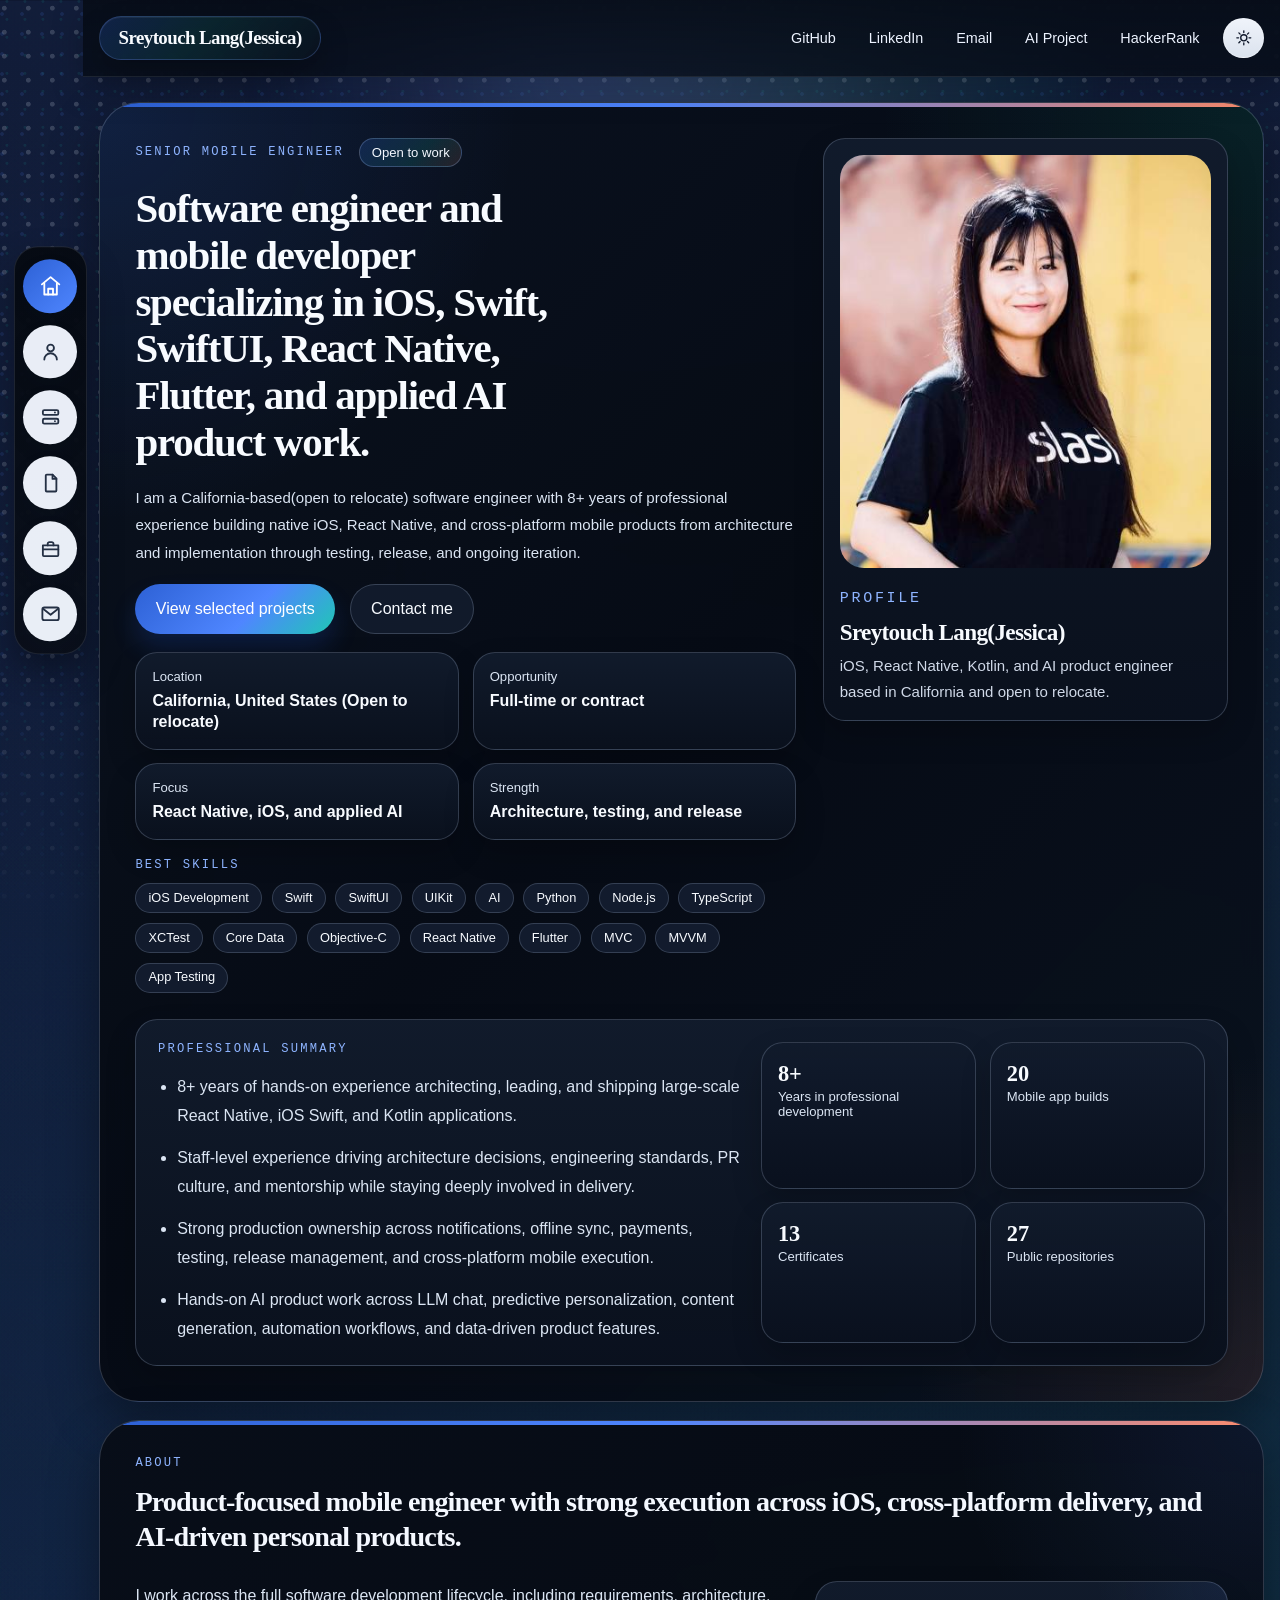
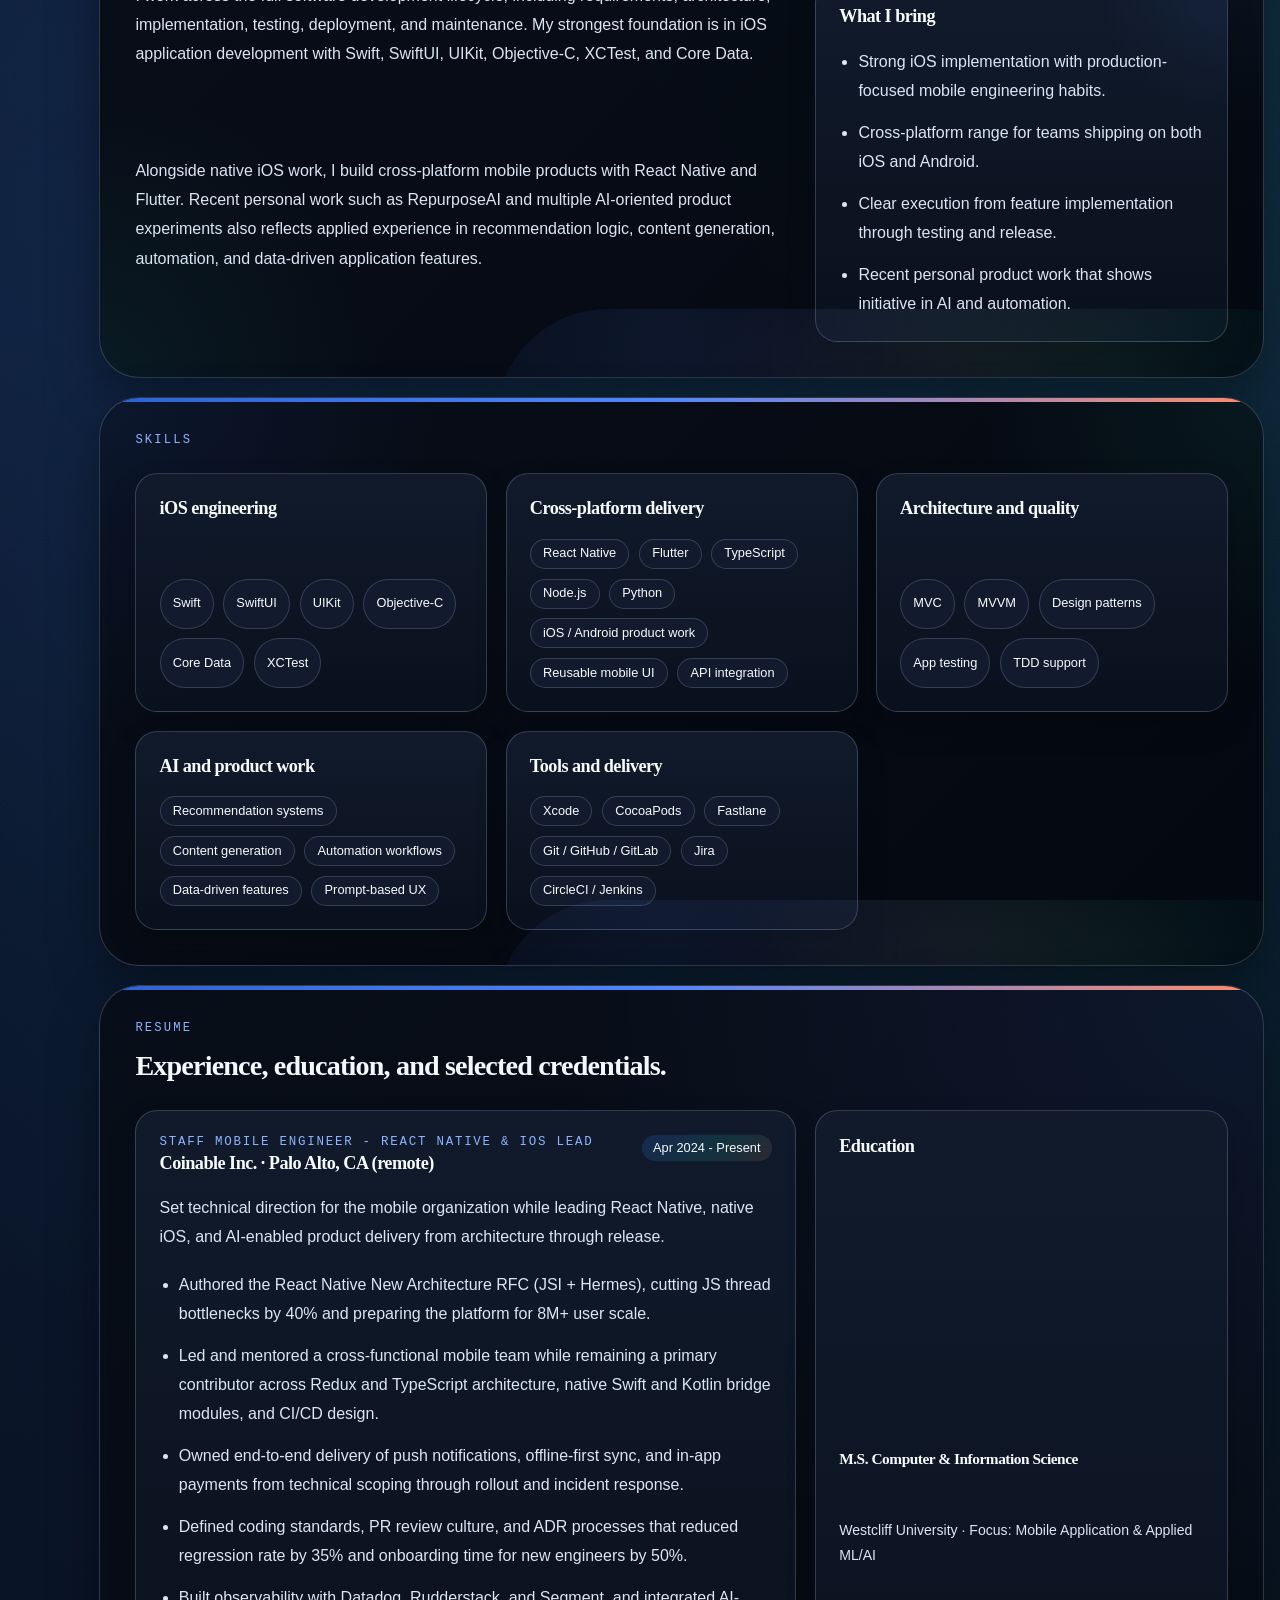
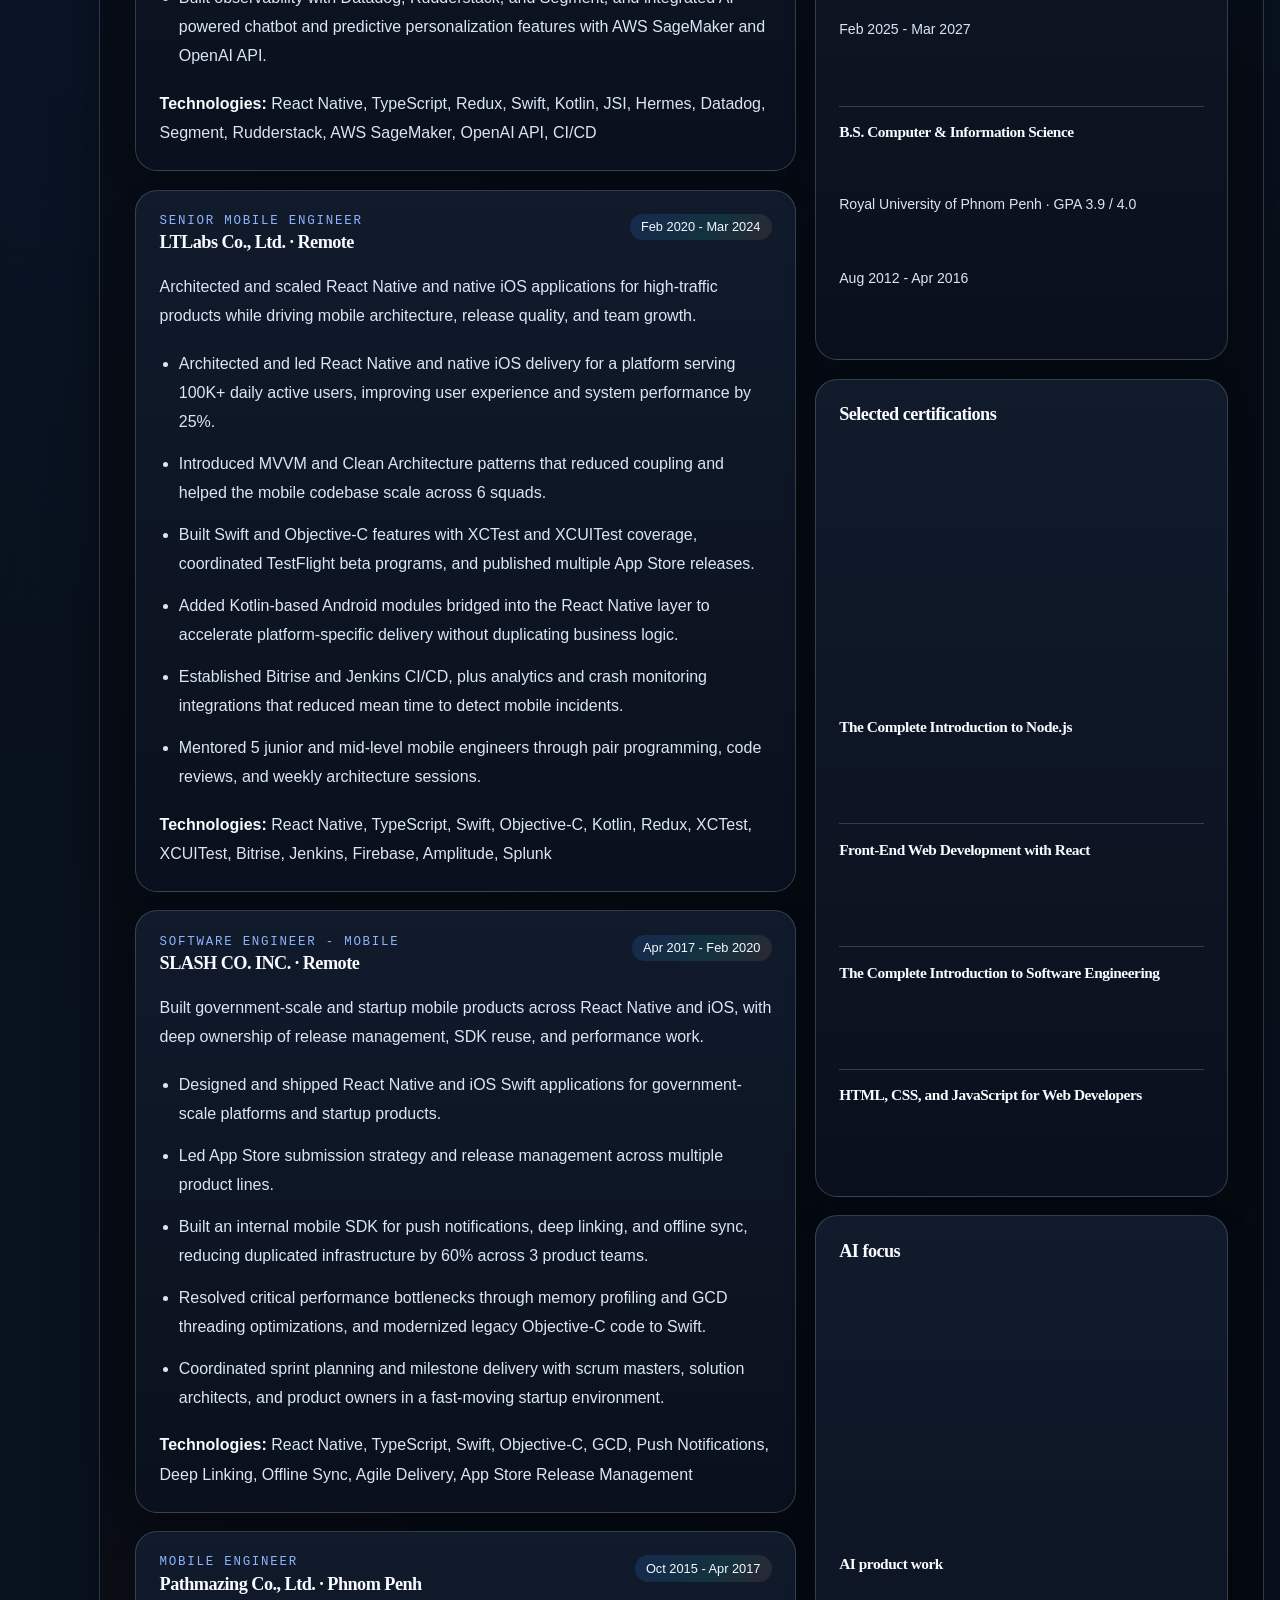
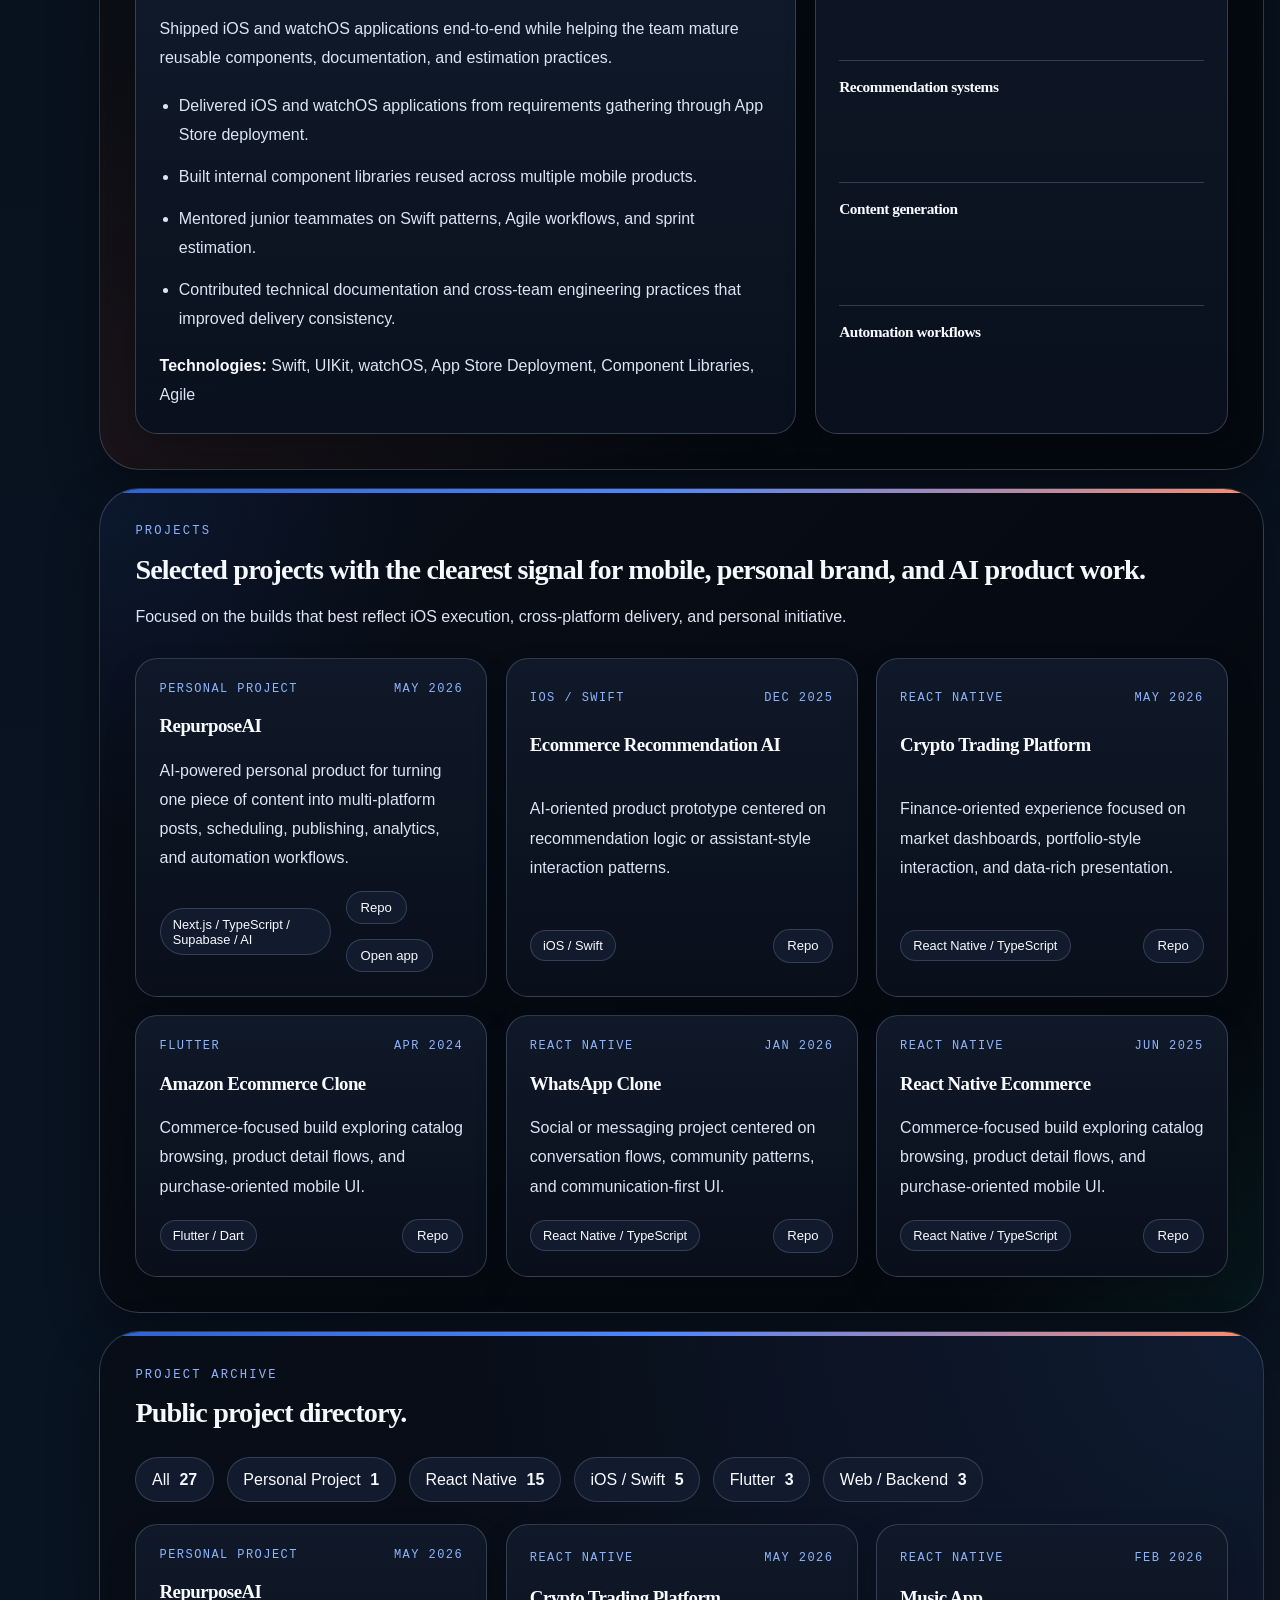
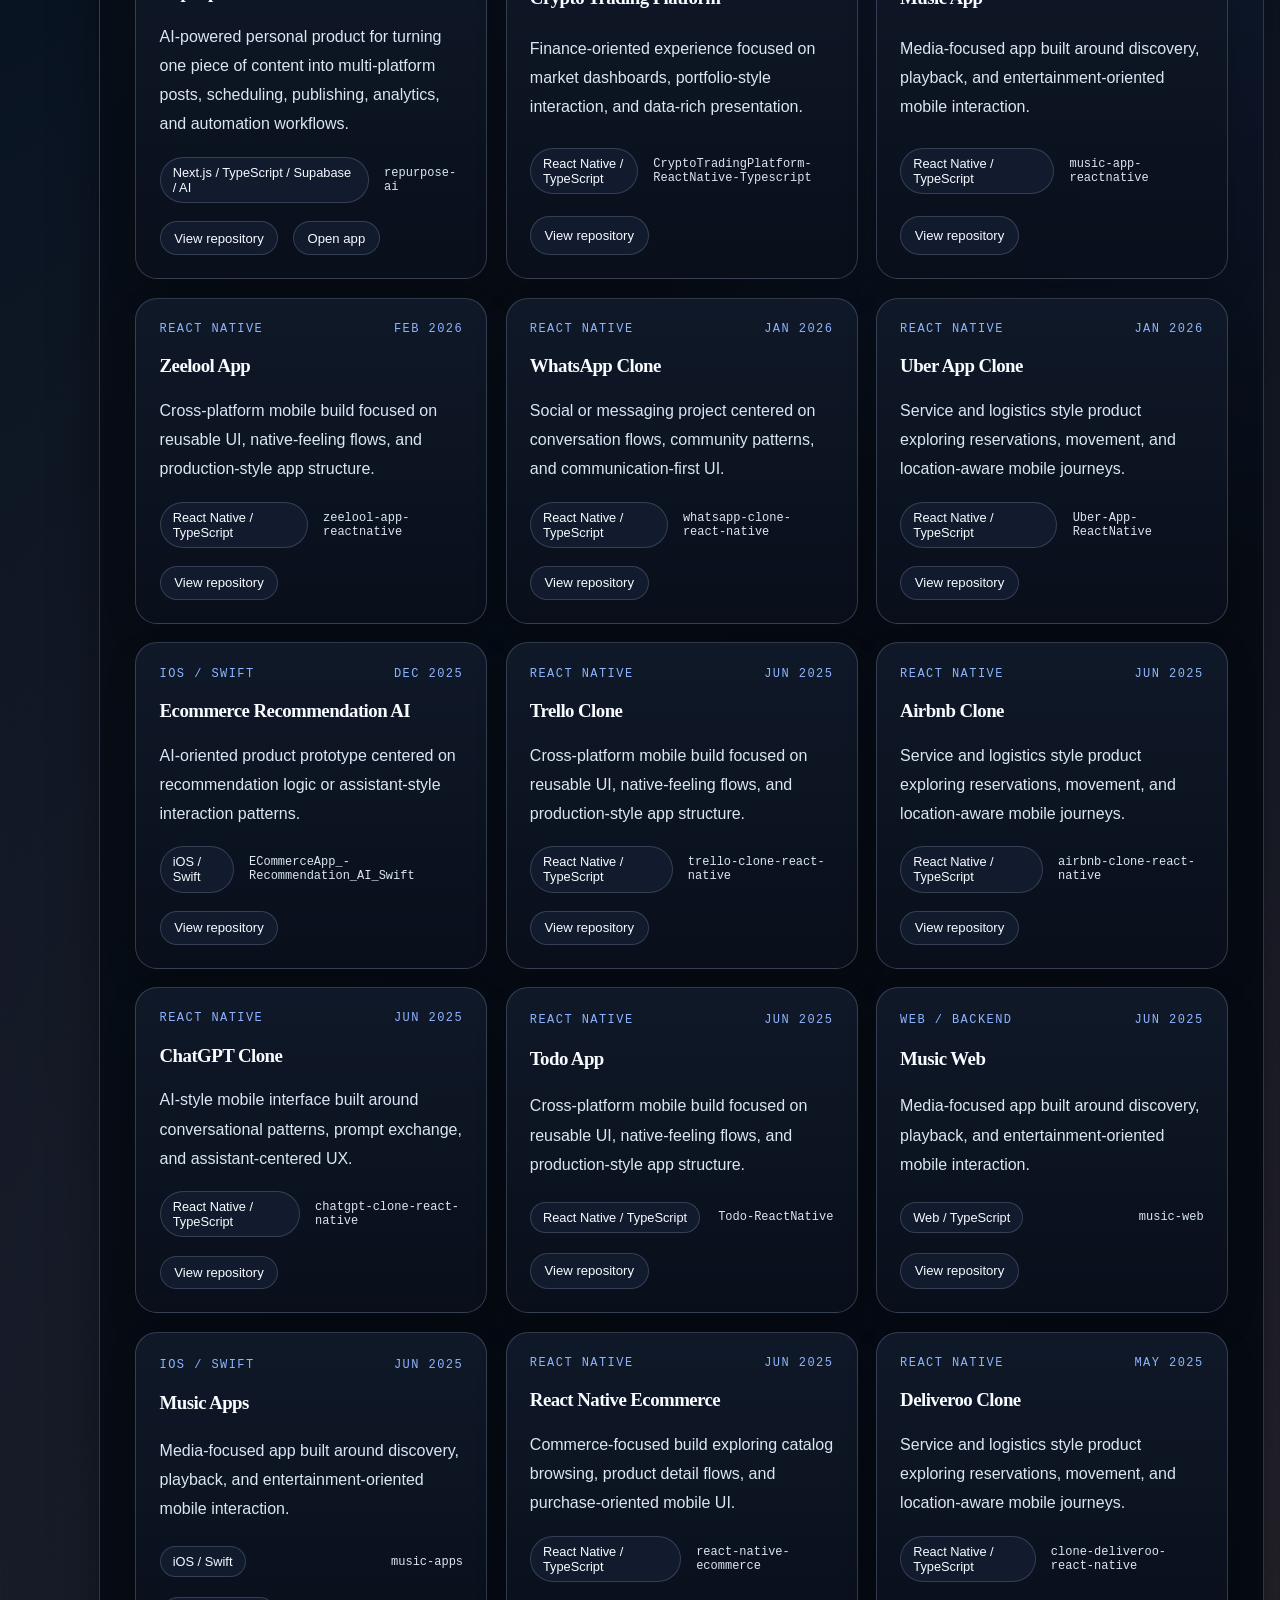
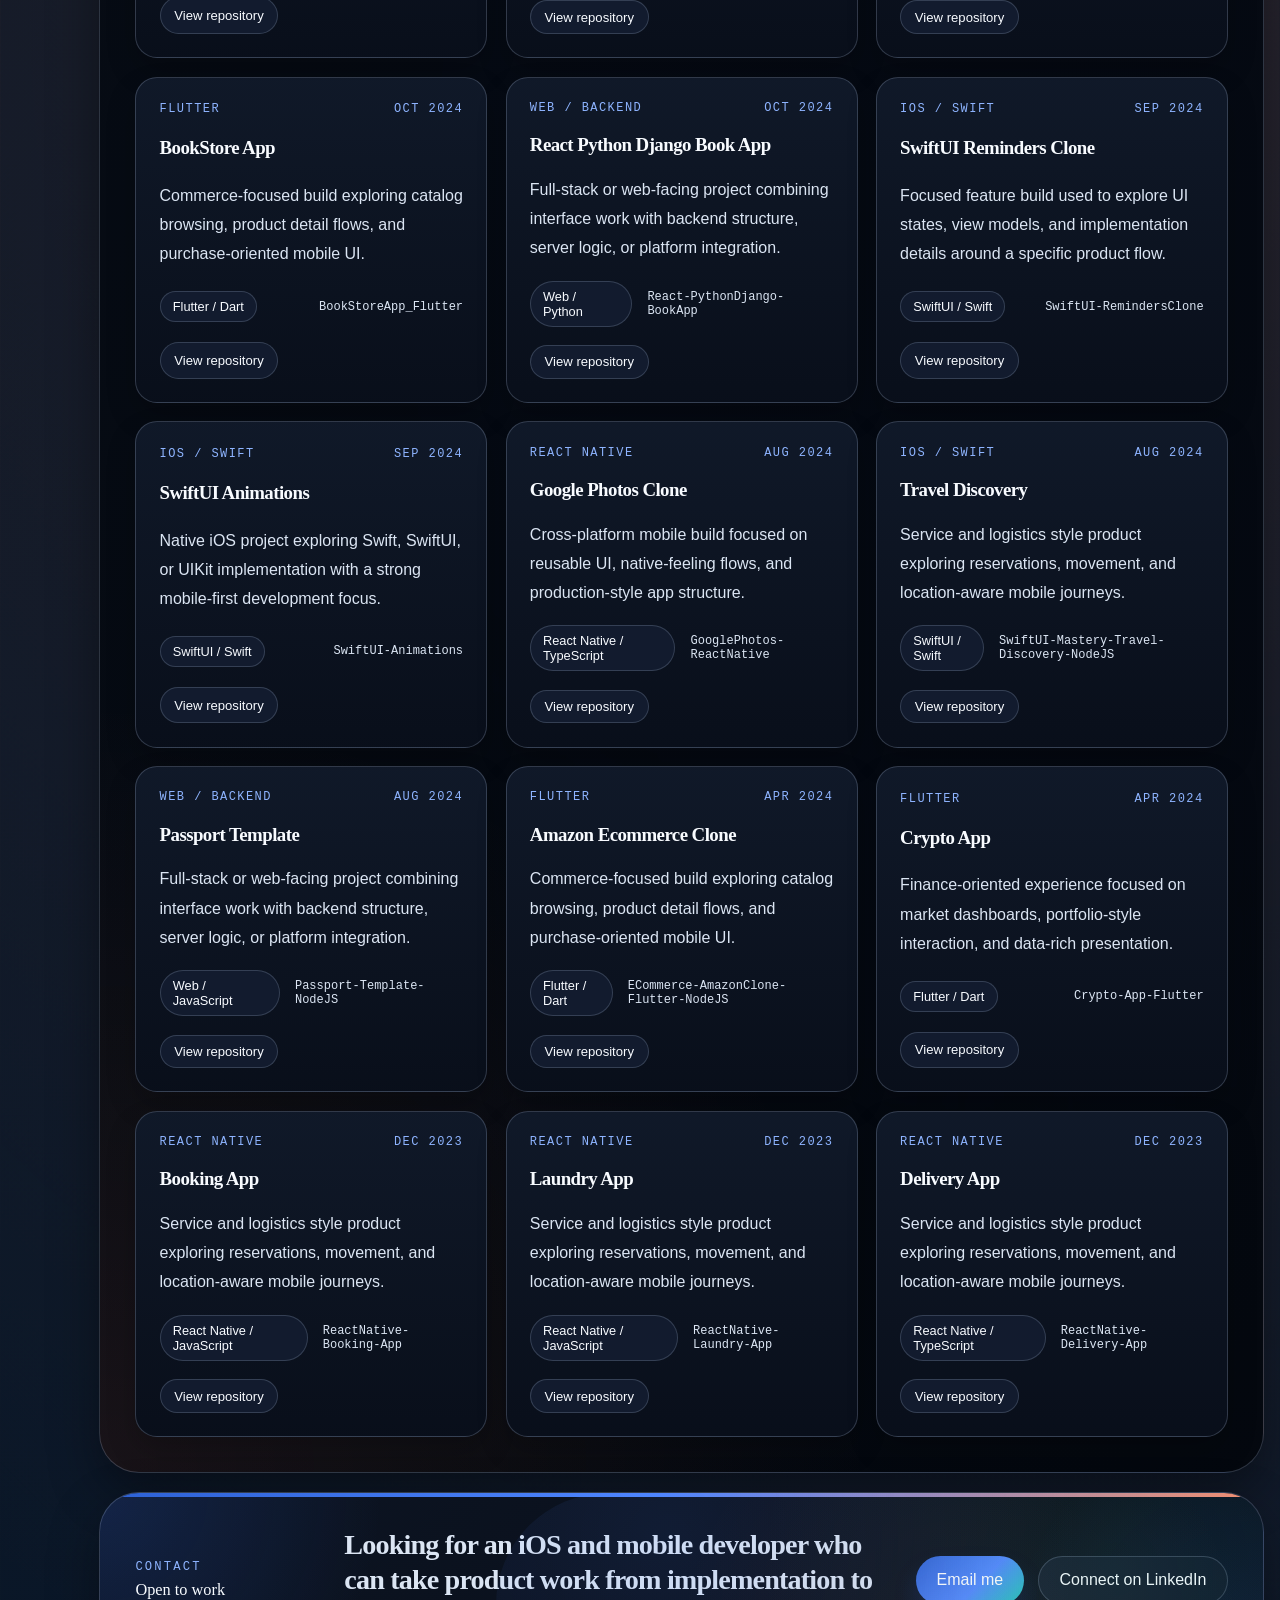
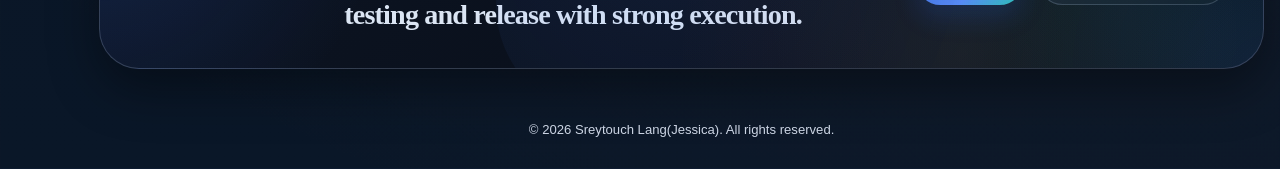
==== commit 0811b566: "Refine portfolio typography spacing" ====
--- a/index.html
+++ b/index.html
@@ -8,8 +8,8 @@
       content="Portfolio for Sreytouch Lang(Jessica), a software engineer and mobile developer specializing in iOS, Flutter, and React Native."
     >
     <title>Sreytouch Lang(Jessica) | Mobile Developer Portfolio</title>
-    <script type="module" crossorigin src="/assets/index-BziNAC83.js"></script>
-    <link rel="stylesheet" crossorigin href="/assets/index-DFOJLIu5.css">
+    <script type="module" crossorigin src="/assets/index-DdCNZoW0.js"></script>
+    <link rel="stylesheet" crossorigin href="/assets/index-CI1YVzWd.css">
   </head>
   <body>
     <div id="root"></div>
--- a/assets/index-CI1YVzWd.css
+++ b/assets/index-CI1YVzWd.css
@@ -0,0 +1 @@
+:root{color-scheme:light dark;--bg: #ffffff;--bg-accent: #f5f8fe;--surface: rgba(255, 255, 255, .98);--surface-soft: #f8fbff;--surface-accent: #edf3ff;--ink: #111827;--muted: #475569;--line: #dbe4f0;--accent: #163d8f;--accent-strong: #0f2f69;--accent-soft: #eaf1ff;--accent-cool: #245fbc;--accent-mint: #0ea5a4;--warm: #ff8a63;--shadow: 0 18px 42px rgba(17, 24, 39, .06);--dot-primary: rgba(22, 61, 143, .16);--dot-secondary: rgba(14, 165, 164, .12);--dot-tertiary: rgba(255, 138, 99, .1);--page-background: radial-gradient(circle at 50% -10%, rgba(36, 95, 188, .14), transparent 32%), radial-gradient(circle at 6% 22%, rgba(22, 61, 143, .1), transparent 22%), radial-gradient(circle at 94% 18%, rgba(14, 165, 164, .08), transparent 20%), linear-gradient(180deg, #f7fbff 0%, #ffffff 36%, #f6f9ff 72%, #fff8f3 100%);--serif: "Iowan Old Style", "Palatino Linotype", "Book Antiqua", "Times New Roman", serif;--sans: "Avenir Next", "Segoe UI", "Helvetica Neue", sans-serif;--mono: "SFMono-Regular", "IBM Plex Mono", Consolas, monospace}*{box-sizing:border-box}html{scroll-behavior:smooth}body{margin:0;font-family:var(--sans);color:var(--ink);background:var(--page-background);overflow-x:hidden}a{color:inherit;text-decoration:none}button{font:inherit}#root{min-height:100vh}.page-shell{position:relative;isolation:isolate;min-height:100vh;padding-left:5.2rem;background:var(--page-background);background-size:auto;background-position:center top;color:var(--ink)}.page-shell:before,.page-shell:after{content:"";position:fixed;z-index:-1;pointer-events:none;top:0;right:0;bottom:0;left:0}.page-shell:before{background:radial-gradient(circle at 18% 34%,var(--dot-primary) 0 2px,transparent 2.8px),radial-gradient(circle at 70% 20%,var(--dot-secondary) 0 1.5px,transparent 2.25px),radial-gradient(circle at 83% 74%,var(--dot-tertiary) 0 1.1px,transparent 1.9px);background-size:24px 24px,20px 20px,18px 18px;background-position:0 0,8px 10px,10px 6px;opacity:.56;mask-image:radial-gradient(circle at 26% 42%,rgba(0,0,0,.98) 0,rgba(0,0,0,.9) 20%,rgba(0,0,0,.3) 42%,transparent 64%),radial-gradient(circle at 86% 18%,rgba(0,0,0,.82) 0,rgba(0,0,0,.24) 36%,transparent 56%),linear-gradient(180deg,rgba(0,0,0,.68),rgba(0,0,0,.3) 70%,transparent 96%);-webkit-mask-image:radial-gradient(circle at 26% 42%,rgba(0,0,0,.98) 0,rgba(0,0,0,.9) 20%,rgba(0,0,0,.3) 42%,transparent 64%),radial-gradient(circle at 86% 18%,rgba(0,0,0,.82) 0,rgba(0,0,0,.24) 36%,transparent 56%),linear-gradient(180deg,rgba(0,0,0,.68),rgba(0,0,0,.3) 70%,transparent 96%);animation:dotFieldFloat 22s ease-in-out infinite alternate}.page-shell:after{inset:auto auto auto 50%;top:-11rem;width:56rem;height:34rem;border-radius:999px;transform:translate(-50%);background:radial-gradient(circle,#245fbc29,#245fbc00 70%);filter:blur(22px);opacity:.95;animation:heroGlowFloat 18s ease-in-out infinite alternate}.site-header{position:sticky;top:0;z-index:20;border-bottom:1px solid rgba(216,223,232,.9);background:#ffffffeb;-webkit-backdrop-filter:blur(14px);backdrop-filter:blur(14px);box-shadow:0 10px 26px #0a162c14}.site-header__inner,.portfolio{width:min(1320px,calc(100% - 2rem));margin:0 auto}.site-header__inner{display:flex;flex-wrap:wrap;align-items:center;justify-content:space-between;gap:1rem;padding:1rem 0}.brand{display:inline-flex;align-items:center;justify-content:center;padding:.62rem 1.15rem;border-radius:999px;border:1px solid rgba(22,61,143,.24);background:linear-gradient(135deg,#163d8f1f,#0ea5a414 46%,#fffffff0);box-shadow:inset 0 1px #ffffffc2,0 10px 20px #1118270f;font-family:var(--serif);font-size:1.18rem;letter-spacing:-.03em;color:var(--ink);font-weight:800;white-space:nowrap;transition:transform .16s ease,border-color .16s ease,background .16s ease,box-shadow .16s ease}.brand:hover{transform:translateY(-1px);border-color:#245fbc57;background:linear-gradient(135deg,#163d8f2e,#0ea5a41a 48%,#fffffff7);box-shadow:inset 0 1px #fffc,0 12px 24px #11182714}.site-links{margin-left:auto;min-width:0;gap:.5rem;align-items:center;justify-content:flex-end}.theme-toggle{display:inline-flex;align-items:center;justify-content:center;width:2.55rem;height:2.55rem;padding:0;border:1px solid var(--line);border-radius:999px;background:linear-gradient(180deg,#fffffffa,#f4f8ffe6);color:var(--accent-strong);font-weight:600;flex:0 0 auto;cursor:pointer;transition:transform .16s ease,background .16s ease,color .16s ease,border-color .16s ease}.theme-toggle:hover{transform:translateY(-1px);background:#e7efffeb}.theme-toggle svg{width:1.1rem;height:1.1rem}.side-rail{position:fixed;left:.85rem;top:50%;z-index:30;display:grid;gap:.75rem;padding:.75rem .55rem;border:1px solid var(--line);background:linear-gradient(180deg,#fffffff5,#f6f9fff0);border-radius:24px;box-shadow:0 16px 32px #11182714;transform:translateY(-50%);animation:railFloat 8s ease-in-out infinite}.side-rail__link{position:relative;overflow:visible;display:inline-flex;align-items:center;justify-content:center;width:3.35rem;height:3.35rem;border-radius:999px;background:#fffffffa;color:#425168;box-shadow:0 8px 18px #11182714;transition:transform .16s ease,background .16s ease,color .16s ease}.side-rail__link svg{width:1.45rem;height:1.45rem}.side-rail__tooltip{position:absolute;left:calc(100% + .85rem);top:50%;padding:.54rem .88rem;border:1px solid rgba(22,61,143,.18);border-radius:999px;background:linear-gradient(135deg,#fffffffa,#f2f7fff2);color:var(--ink);font-size:.8rem;font-weight:600;line-height:1;white-space:nowrap;box-shadow:0 12px 26px #1118271f;opacity:0;visibility:hidden;pointer-events:none;transform:translateY(-50%) translate(-8px);transition:opacity .16s ease,visibility .16s ease,transform .16s ease}.side-rail__link:hover .side-rail__tooltip,.side-rail__link:focus-visible .side-rail__tooltip{opacity:1;visibility:visible;transform:translateY(-50%) translate(0)}.side-rail__link:hover{transform:translateY(-2px);background:#eef4ff;color:var(--accent-strong)}.side-rail__link:focus-visible{outline:2px solid rgba(36,95,188,.32);outline-offset:3px}.side-rail__link--active{background:linear-gradient(135deg,var(--accent),var(--accent-cool));color:#fff}.visually-hidden{position:absolute;width:1px;height:1px;padding:0;margin:-1px;overflow:hidden;clip:rect(0,0,0,0);white-space:nowrap;border:0}.page-shell.theme-dark{color-scheme:dark;--bg: #07101c;--bg-accent: #0f1a2b;--surface: rgba(16, 24, 39, .98);--surface-soft: #121d31;--surface-accent: #1a315f;--ink: #f8fbff;--muted: #d0d9e8;--line: rgba(175, 192, 219, .24);--accent: #2d61d5;--accent-strong: #f4f8ff;--accent-soft: rgba(45, 97, 213, .18);--accent-cool: #4f86ff;--accent-mint: #1fc7b5;--warm: #ff8c6b;--shadow: 0 20px 50px rgba(0, 0, 0, .38);--dot-primary: rgba(231, 237, 248, .28);--dot-secondary: rgba(79, 134, 255, .2);--dot-tertiary: rgba(31, 199, 181, .16);--page-background: radial-gradient(circle at 50% -12%, rgba(86, 132, 255, .26), transparent 34%), radial-gradient(circle at 10% 20%, rgba(37, 73, 166, .22), transparent 24%), radial-gradient(circle at 92% 18%, rgba(31, 199, 181, .14), transparent 20%), radial-gradient(circle at 88% 82%, rgba(255, 140, 107, .12), transparent 24%), linear-gradient(180deg, #040812 0%, #08111d 38%, #0a1728 100%)}.page-shell.theme-dark:before{opacity:.72;mask-image:radial-gradient(circle at 26% 40%,rgba(0,0,0,1) 0,rgba(0,0,0,.9) 22%,rgba(0,0,0,.34) 44%,transparent 66%),radial-gradient(circle at 84% 16%,rgba(0,0,0,.92) 0,rgba(0,0,0,.28) 34%,transparent 54%),linear-gradient(180deg,rgba(0,0,0,.86),rgba(0,0,0,.48) 72%,transparent 98%);-webkit-mask-image:radial-gradient(circle at 26% 40%,rgba(0,0,0,1) 0,rgba(0,0,0,.9) 22%,rgba(0,0,0,.34) 44%,transparent 66%),radial-gradient(circle at 84% 16%,rgba(0,0,0,.92) 0,rgba(0,0,0,.28) 34%,transparent 54%),linear-gradient(180deg,rgba(0,0,0,.86),rgba(0,0,0,.48) 72%,transparent 98%)}.page-shell.theme-dark:after{background:radial-gradient(circle at 42% 42%,#5684ff38,#5684ff00 54%),radial-gradient(circle at 68% 40%,#1fc7b524,#1fc7b500 58%),radial-gradient(circle at 55% 62%,#ff8c6b1a,#ff8c6b00 60%)}.page-shell.theme-dark .site-header{border-bottom-color:#94a3b829;background:linear-gradient(180deg,#070d18f0,#070d18d1);box-shadow:0 14px 34px #0003}.page-shell.theme-dark .brand{border-color:#749dff3d;background:linear-gradient(135deg,#2d61d53d,#1fc7b51f 44%,#0a121feb);box-shadow:inset 0 1px #ffffff0f,0 14px 30px #0000003d}.page-shell.theme-dark .brand:hover{border-color:#8fade261;background:linear-gradient(135deg,#376de44d,#1fc7b529 46%,#0b1424f0)}.page-shell.theme-dark .side-rail{border-color:#94a3b829;background:linear-gradient(180deg,#060a12f5,#0a0f19f0);box-shadow:0 18px 34px #00000057}.page-shell.theme-dark .side-rail__link{background:#f3f7fff5;color:#243044}.page-shell.theme-dark .side-rail__link:hover{background:#dfe9fffa;color:#143b96}.page-shell.theme-dark .side-rail__link--active{background:linear-gradient(135deg,var(--accent),var(--accent-cool));color:#fff}.page-shell.theme-dark .side-rail__tooltip{border-color:#749dff3d;background:linear-gradient(135deg,#101b2cf5,#0a121ff0);color:#eef4ff;box-shadow:0 16px 30px #00000047}.page-shell.theme-dark .theme-toggle{background:linear-gradient(180deg,#f4f8fffa,#e4ecf8f5);color:#0f172a;border-color:#ffffff47}.page-shell.theme-dark .theme-toggle:hover{background:#fff}.page-shell.theme-dark .site-links a{color:#edf3ff}.site-nav,.site-links,.hero-actions,.card-links,.filter-row,.contact-actions{display:flex;flex-wrap:wrap;gap:.9rem}.site-nav{justify-content:center}.site-nav a,.site-links a{padding:.4rem .58rem;border-radius:999px;color:var(--muted);font-size:.9rem;transition:color .16s ease,background .16s ease}.site-nav a:hover,.site-links a:hover{color:var(--accent-strong);background:#e7efffe6}.page-shell.theme-dark .site-links a:hover{color:#fff;background:#2d61d53d}.portfolio{padding:1.55rem 0 3.35rem}.site-footer{width:min(1320px,calc(100% - 2rem));margin:0 auto;padding:0 0 2rem;text-align:center;color:var(--muted);font-size:.82rem}.site-footer p{margin:0}.section-card{position:relative;overflow:hidden;border:1px solid var(--line);border-radius:40px;background:linear-gradient(180deg,#fffffffc,#f7fafff7);box-shadow:var(--shadow);-webkit-backdrop-filter:blur(10px);backdrop-filter:blur(10px);padding:2.2rem;opacity:0;transform:translateY(18px);animation:sectionReveal .78s cubic-bezier(.2,.8,.2,1) forwards}.section-card:before{content:"";position:absolute;inset:0 0 auto 0;height:4px;background:linear-gradient(90deg,var(--accent),var(--accent-cool) 48%,var(--warm))}.section-card:after{content:"";position:absolute;inset:auto -8% -28% 34%;height:14rem;border-radius:999px;background:radial-gradient(circle,#245fbc14,#245fbc00 72%);pointer-events:none}.page-shell:not(.theme-dark) .section-card:after{background:radial-gradient(circle,#0ea5a414,#0ea5a400 60%),radial-gradient(circle at 70% 30%,#ff8a6314,#ff8a6300 62%);animation:lightGlowSweep 18s ease-in-out infinite alternate}.section-card+.section-card{margin-top:1.15rem}.page-shell.theme-dark .section-card{background:linear-gradient(180deg,#0c1422fc,#070c16f7)}.page-shell.theme-dark .section-card:after{background:radial-gradient(circle at 20% 20%,#4f86ff1a,#4f86ff00 58%),radial-gradient(circle at 72% 34%,#1fc7b514,#1fc7b500 56%),radial-gradient(circle at 54% 72%,#ff8c6b12,#ff8c6b00 58%)}.section-card:nth-of-type(2){animation-delay:80ms}.section-card:nth-of-type(3){animation-delay:.14s}.section-card:nth-of-type(4){animation-delay:.2s}.section-card:nth-of-type(5){animation-delay:.26s}.section-card:nth-of-type(6){animation-delay:.32s}#home{background:radial-gradient(circle at top left,rgba(22,61,143,.11),transparent 24%),radial-gradient(circle at top right,rgba(14,165,164,.08),transparent 22%),radial-gradient(circle at bottom right,rgba(255,138,99,.08),transparent 20%),linear-gradient(135deg,#ecf5fffa,#fffffffc 48%,#fffaf7f7)}.page-shell.theme-dark #home{background:radial-gradient(circle at top left,rgba(45,97,213,.18),transparent 24%),radial-gradient(circle at top right,rgba(31,199,181,.12),transparent 22%),radial-gradient(circle at bottom right,rgba(255,140,107,.1),transparent 20%),linear-gradient(135deg,#0b1321fc,#060b14fc 48%,#0a121ff7)}#about{background:radial-gradient(circle at top right,rgba(36,95,188,.09),transparent 24%),radial-gradient(circle at bottom left,rgba(14,165,164,.06),transparent 24%),linear-gradient(135deg,#f6fbfffc,#fffbf9fa)}.page-shell.theme-dark #about{background:radial-gradient(circle at top right,rgba(79,134,255,.1),transparent 24%),radial-gradient(circle at bottom left,rgba(31,199,181,.08),transparent 22%),linear-gradient(135deg,#080e18fa,#050911fa)}#skills{background:radial-gradient(circle at top left,rgba(22,61,143,.09),transparent 26%),radial-gradient(circle at top right,rgba(14,165,164,.07),transparent 24%),linear-gradient(135deg,#f1f8fffc,#fcfffffa)}.page-shell.theme-dark #skills{background:radial-gradient(circle at top left,rgba(45,97,213,.11),transparent 26%),radial-gradient(circle at top right,rgba(31,199,181,.08),transparent 22%),linear-gradient(135deg,#080e18fa,#04080ffa)}#resume{background:radial-gradient(circle at top right,rgba(36,95,188,.08),transparent 24%),radial-gradient(circle at bottom left,rgba(255,138,99,.06),transparent 22%),linear-gradient(135deg,#f6f9fffc,#fffbf8fa)}.page-shell.theme-dark #resume{background:radial-gradient(circle at top right,rgba(79,134,255,.1),transparent 24%),radial-gradient(circle at bottom left,rgba(255,140,107,.08),transparent 22%),linear-gradient(135deg,#080e18fa,#04080ffa)}#projects{background:radial-gradient(circle at top left,rgba(22,61,143,.09),transparent 24%),radial-gradient(circle at bottom right,rgba(14,165,164,.06),transparent 24%),linear-gradient(135deg,#f5f9fffc,#f8fffefa)}.page-shell.theme-dark #projects{background:radial-gradient(circle at top left,rgba(45,97,213,.12),transparent 24%),radial-gradient(circle at bottom right,rgba(31,199,181,.08),transparent 22%),linear-gradient(135deg,#080e18fa,#04080ffa)}#project-directory{background:radial-gradient(circle at top right,rgba(36,95,188,.09),transparent 24%),radial-gradient(circle at bottom left,rgba(255,138,99,.06),transparent 24%),linear-gradient(135deg,#f1f7fffc,#fffdfafa)}.page-shell.theme-dark #project-directory{background:radial-gradient(circle at top right,rgba(79,134,255,.12),transparent 24%),radial-gradient(circle at bottom left,rgba(255,140,107,.08),transparent 22%),linear-gradient(135deg,#080e18fa,#04080ffa)}.hero{display:grid;grid-template-columns:minmax(0,1.55fr) minmax(320px,.95fr);grid-template-areas:"copy portrait" "aside aside";align-items:start;gap:1.65rem}.hero-copy,.hero-portrait-card,.hero-aside,.about-copy,.about-card,.skill-card,.experience-card,.sidebar-card,.project-card,.catalog-card{display:grid;gap:1.15rem}.hero-copy{grid-area:copy}.hero-portrait-card{grid-area:portrait;align-content:start;padding:1rem}.hero-aside{grid-area:aside;grid-template-columns:minmax(0,1.25fr) minmax(300px,.95fr);align-items:start}.hero-topline{display:flex;align-items:center;gap:.95rem;flex-wrap:wrap}.eyebrow,.role-label,.card-topline{font-family:var(--mono);text-transform:uppercase}.eyebrow{margin:0;color:var(--accent);font-size:.76rem;letter-spacing:.18em}.status-pill,.period-badge,.stack-pill,.skill-pill,.skill-token,.filter-chip,.card-links a{display:inline-flex;align-items:center;justify-content:center;border-radius:999px}.status-pill{padding:.38rem .72rem;background:linear-gradient(135deg,#163d8f1a,#ffffffeb);color:var(--accent-strong);font-size:.82rem;border:1px solid rgba(22,61,143,.2)}.hero h1,.section-heading h2,.contact-card h2,.project-card h3,.catalog-card h3,.about-card h3,.skill-card h3,.experience-card h3,.sidebar-card h3,.sidebar-entry h4{margin:0;font-family:var(--serif);letter-spacing:-.03em}.hero h1{max-width:22ch;font-size:clamp(1.88rem,3.2vw,2.72rem);line-height:1.14}.lede,.section-note,.about-copy p,.project-card p,.catalog-card p,.entry-summary,.tech-line,.contact-card h2,.repo-label,.sidebar-entry p,.sidebar-entry span,.metric-card span,.fact-card span,.summary-list li,.plain-list li{color:var(--muted)}.lede,.section-note,.about-copy p,.project-card p,.catalog-card p,.entry-summary,.tech-line,.contact-card h2,.summary-list li,.plain-list li{line-height:1.82}.lede{margin:0;max-width:44rem;font-size:.94rem}.primary-link,.ghost-link{display:inline-flex;align-items:center;justify-content:center;padding:.92rem 1.28rem;border-radius:999px;transition:transform .16s ease,box-shadow .16s ease,background .16s ease,border-color .16s ease}.primary-link{background:linear-gradient(135deg,var(--accent),var(--accent-cool) 58%,var(--accent-mint));color:#fff;box-shadow:0 14px 24px #1e55d733}.ghost-link{border:1px solid var(--line);background:#ffffffdb;color:var(--ink)}.page-shell.theme-dark .ghost-link{background:#121c2cf5;border-color:#afc0db3d;color:var(--ink)}.primary-link:hover,.ghost-link:hover,.card-links a:hover,.filter-chip:hover{transform:translateY(-1px)}.fact-grid,.metric-grid{display:grid;grid-template-columns:repeat(2,minmax(0,1fr));gap:.85rem}.fact-card,.metric-card,.hero-portrait-card,.hero-aside,.about-card,.skill-card,.experience-card,.sidebar-card,.project-card,.catalog-card{border:1px solid var(--line);background:linear-gradient(180deg,#fffffff7,#f4f8ffe8);border-radius:22px;box-shadow:0 10px 26px #1522380a;transition:transform .18s ease,box-shadow .18s ease,border-color .18s ease,background .18s ease}.page-shell.theme-dark .fact-card,.page-shell.theme-dark .metric-card,.page-shell.theme-dark .hero-portrait-card,.page-shell.theme-dark .hero-aside,.page-shell.theme-dark .about-card,.page-shell.theme-dark .skill-card,.page-shell.theme-dark .experience-card,.page-shell.theme-dark .sidebar-card,.page-shell.theme-dark .project-card,.page-shell.theme-dark .catalog-card{background:linear-gradient(180deg,#111b2cfa,#0a111ef5);box-shadow:0 14px 30px #0003}.fact-card,.metric-card{padding:1rem}.fact-card strong,.metric-card strong{display:block;color:var(--ink);font-size:1rem;line-height:1.35}.fact-card span,.metric-card span{display:block;font-size:.82rem;margin-bottom:.35rem}.hero-skill-group{display:grid;gap:.7rem}.hero-summary-copy{display:grid;gap:1rem}.portrait-frame{position:relative;overflow:hidden;border-radius:24px;aspect-ratio:4 / 4.45;background:radial-gradient(circle at top center,rgba(36,95,188,.16),transparent 48%),linear-gradient(180deg,#dfe9ffcc,#f6f9ff8f)}.page-shell.theme-dark .portrait-frame{background:radial-gradient(circle at top center,rgba(79,134,255,.2),transparent 48%),linear-gradient(180deg,#121e34f5,#0a121ff0)}.portrait-image{display:block;width:100%;height:100%;object-fit:cover;object-position:62% 18%}.portrait-copy{display:grid;gap:.45rem}.portrait-copy h3{margin:0;font-family:var(--serif);letter-spacing:-.03em;font-size:1.45rem;color:var(--ink)}.portrait-copy p{margin:0;color:var(--muted);font-size:.94rem;line-height:1.7}.skill-pill-row,.skill-list{display:flex;flex-wrap:wrap;gap:.6rem}.skill-pill,.skill-token{padding:.42rem .76rem;border:1px solid rgba(30,85,215,.15);background:linear-gradient(180deg,#fffffffa,#e7efffb3);color:var(--ink);font-size:.8rem;line-height:1.15}.page-shell.theme-dark .skill-pill,.page-shell.theme-dark .skill-token,.page-shell.theme-dark .stack-pill,.page-shell.theme-dark .card-links a,.page-shell.theme-dark .filter-chip{background:#131d2ff5;border-color:#afc0db38;color:var(--ink)}.hero-aside{align-content:start;padding:1.35rem;background:radial-gradient(circle at top right,rgba(22,61,143,.06),transparent 28%),linear-gradient(180deg,#fffffffc,#f3f8fff0)}.hero-aside .metric-grid{height:100%}.summary-list,.plain-list{margin:0;padding-left:1.2rem;display:grid;gap:.8rem}.metric-card{min-height:94px}.metric-card strong{font-size:1.4rem;font-family:var(--serif)}.section-heading{display:grid;gap:.9rem;margin-bottom:1.65rem}.section-heading h2,.contact-card h2{font-size:clamp(1.34rem,2.2vw,1.92rem);line-height:1.24;color:var(--accent-strong)}.section-note,.project-card p,.catalog-card p,.entry-summary,.tech-line,.about-copy p{margin:0}.about-grid,.resume-layout{display:grid;grid-template-columns:minmax(0,1.6fr) minmax(280px,1fr);gap:1.2rem}.about-card,.skill-card,.experience-card,.sidebar-card,.project-card,.catalog-card{padding:1.45rem}.about-card{background:radial-gradient(circle at top right,rgba(22,61,143,.06),transparent 24%),linear-gradient(180deg,#fffffffc,#f5f9fff2)}.page-shell.theme-dark .about-card{background:radial-gradient(circle at top right,rgba(79,134,255,.08),transparent 24%),linear-gradient(180deg,#111b2cfa,#0a111ef5)}.skill-card:nth-child(1){background:linear-gradient(180deg,#e9f2fffa,#fffffff0)}.skill-card:nth-child(2){background:linear-gradient(180deg,#ebfbf8fa,#fffffff0)}.skill-card:nth-child(3){background:linear-gradient(180deg,#fff5f1fa,#fffffff0)}.skill-card:nth-child(4){background:linear-gradient(180deg,#f0f7fffa,#fffffff0)}.skill-card:nth-child(5){background:linear-gradient(180deg,#f1fcf9fa,#fffffff0)}.page-shell.theme-dark .skill-card:nth-child(1),.page-shell.theme-dark .skill-card:nth-child(2),.page-shell.theme-dark .skill-card:nth-child(3),.page-shell.theme-dark .skill-card:nth-child(4),.page-shell.theme-dark .skill-card:nth-child(5){background:linear-gradient(180deg,#111b2cfa,#0a111ef5)}.about-card h3,.skill-card h3,.experience-card h3,.sidebar-card h3{font-size:1.14rem;line-height:1.26}.skills-grid{display:grid;grid-template-columns:repeat(3,minmax(0,1fr));gap:1.15rem}.experience-column,.resume-sidebar,.sidebar-stack{display:grid;gap:1.15rem}.experience-top,.catalog-meta,.card-footer,.card-topline{display:flex;align-items:center;justify-content:space-between;gap:.95rem}.experience-top{align-items:flex-start;flex-wrap:wrap}.role-label{margin:0 0 .2rem;color:var(--accent);font-size:.78rem;letter-spacing:.14em}.period-badge{padding:.36rem .7rem;background:linear-gradient(135deg,#1e55d71f,#ffffffeb);color:var(--accent-strong);font-size:.8rem}.tech-line strong{color:var(--ink)}.sidebar-entry{display:grid;gap:.3rem}.sidebar-entry+.sidebar-entry{padding-top:1.05rem;border-top:1px solid var(--line)}.sidebar-entry h4{font-size:.96rem}.sidebar-entry p,.sidebar-entry span{margin:0;font-size:.88rem;line-height:1.72}.project-grid,.catalog-grid{display:grid;grid-template-columns:repeat(3,minmax(0,1fr));gap:1.15rem}.project-card,.catalog-card{min-height:255px}.project-card{background:radial-gradient(circle at top right,rgba(22,61,143,.06),transparent 24%),linear-gradient(180deg,#fffffffc,#f4f8fff2);transition:transform .16s ease,box-shadow .16s ease,border-color .16s ease}.page-shell.theme-dark .project-card,.page-shell.theme-dark .catalog-card,.page-shell.theme-dark .contact-card{background:linear-gradient(180deg,#101929fc,#090f1bf7)}.catalog-card{background:linear-gradient(180deg,#fffffffa,#f2f7ffeb);transition:transform .16s ease,box-shadow .16s ease,border-color .16s ease}.project-card:hover,.catalog-card:hover{transform:translateY(-3px);border-color:#1e55d733;box-shadow:0 16px 34px #15223817}.fact-card:hover,.metric-card:hover,.hero-aside:hover,.about-card:hover,.skill-card:hover,.experience-card:hover,.sidebar-card:hover{transform:translateY(-2px);border-color:#245fbc2e;box-shadow:0 16px 34px #15223814}.page-shell.theme-dark .project-card:hover,.page-shell.theme-dark .catalog-card:hover,.page-shell.theme-dark .skill-card:hover,.page-shell.theme-dark .experience-card:hover,.page-shell.theme-dark .about-card:hover,.page-shell.theme-dark .sidebar-card:hover,.page-shell.theme-dark .fact-card:hover,.page-shell.theme-dark .metric-card:hover{border-color:#749dff47;box-shadow:0 18px 38px #0000003d}.card-topline{color:var(--accent);font-size:.75rem;letter-spacing:.12em}.project-card h3,.catalog-card h3{font-size:1.18rem;line-height:1.24}.stack-pill{padding:.44rem .76rem;background:linear-gradient(180deg,#fffffffa,#edf2ffdb);border:1px solid var(--line);color:var(--ink);font-size:.8rem}.repo-label{font-family:var(--mono);font-size:.75rem}.card-links a{padding:.52rem .86rem;border:1px solid var(--line);background:#ffffffe6;color:var(--ink);font-size:.82rem}.archive-toolbar{margin-bottom:1.35rem}.filter-row{gap:.8rem}.filter-chip{gap:.6rem;padding:.78rem .98rem;border:1px solid var(--line);background:linear-gradient(180deg,#fffffffa,#f4f8ffe6);color:var(--ink);cursor:pointer}.filter-chip strong{color:var(--accent-strong)}.filter-chip--active{border-color:#1e55d747;background:linear-gradient(135deg,#1e55d721,#0ea5a417,#ff8a6317)}.contact-card{background:radial-gradient(circle at top left,rgba(22,61,143,.11),transparent 24%),radial-gradient(circle at bottom right,rgba(36,95,188,.08),transparent 22%),linear-gradient(135deg,#f2f7fff7,#fffffffc)}.page-shell.theme-dark .contact-card{background:radial-gradient(circle at top left,rgba(45,97,213,.2),transparent 24%),radial-gradient(circle at bottom right,rgba(79,134,255,.14),transparent 22%),linear-gradient(135deg,#0d1524fc,#070c15fc)}.page-shell.theme-dark .eyebrow,.page-shell.theme-dark .role-label,.page-shell.theme-dark .card-topline{color:#8eb4ff}.page-shell.theme-dark .status-pill,.page-shell.theme-dark .period-badge{background:linear-gradient(135deg,#2d61d538,#1fc7b524 58%,#ff8c6b1f);border-color:#8fade24d;color:#f4f8ff}.page-shell.theme-dark .lede,.page-shell.theme-dark .section-note,.page-shell.theme-dark .about-copy p,.page-shell.theme-dark .project-card p,.page-shell.theme-dark .catalog-card p,.page-shell.theme-dark .entry-summary,.page-shell.theme-dark .tech-line,.page-shell.theme-dark .repo-label,.page-shell.theme-dark .sidebar-entry p,.page-shell.theme-dark .sidebar-entry span,.page-shell.theme-dark .metric-card span,.page-shell.theme-dark .fact-card span,.page-shell.theme-dark .summary-list li,.page-shell.theme-dark .plain-list li,.page-shell.theme-dark .contact-card h2{color:#dbe5f3}.contact-grid{display:grid;grid-template-columns:minmax(0,.7fr) minmax(0,2fr) minmax(0,1.2fr);gap:1.25rem;align-items:center}.contact-label{margin:.4rem 0 0;color:var(--ink);font-family:var(--serif);font-size:1.02rem}.contact-card h2{margin:0;color:var(--ink)}.contact-actions{justify-content:flex-end}@keyframes pageGradientShift{0%{background-position:0% 0%,100% 0%,100% 100%,50% 50%}to{background-position:14% 10%,84% 12%,88% 88%,50% 50%}}@keyframes dotFieldFloat{0%{transform:translateZ(0)}to{transform:translate3d(-1.25rem,.9rem,0)}}@keyframes heroGlowFloat{0%{transform:translate(-50%) translateY(0) scale(1)}to{transform:translate(-50%) translateY(1rem) scale(1.04)}}@keyframes orbDriftLeft{0%{transform:translateZ(0) scale(1)}to{transform:translate3d(3rem,-2rem,0) scale(1.08)}}@keyframes orbDriftRight{0%{transform:translateZ(0) scale(1)}to{transform:translate3d(-2.5rem,1.8rem,0) scale(1.06)}}@keyframes railFloat{0%,to{transform:translateY(-50%)}50%{transform:translateY(calc(-50% - 6px))}}@keyframes sectionReveal{0%{opacity:0;transform:translateY(18px)}to{opacity:1;transform:translateY(0)}}@keyframes lightGlowSweep{0%{transform:translateZ(0) scale(1);opacity:.8}to{transform:translate3d(-2rem,-1rem,0) scale(1.06);opacity:1}}@media (prefers-reduced-motion: reduce){.page-shell,.page-shell:before,.page-shell:after,.side-rail,.section-card{animation:none}.section-card{opacity:1;transform:none}}@media (max-width: 1120px){.site-header__inner,.hero,.about-grid,.resume-layout,.contact-grid{grid-template-columns:1fr}.site-header__inner{align-items:flex-start}.hero{grid-template-areas:"portrait" "copy" "aside"}.hero-portrait-card{width:min(100%,420px);margin:0 auto}.hero-aside{grid-template-columns:1fr}.site-links,.site-nav{justify-content:flex-start}.skills-grid,.project-grid,.catalog-grid{grid-template-columns:repeat(2,minmax(0,1fr))}.contact-actions{justify-content:flex-start}}@media (max-width: 760px){.page-shell{padding-left:0;padding-bottom:1rem}.site-header__inner,.portfolio{width:min(100% - 1rem,1180px)}.site-header__inner{gap:.85rem}.brand{width:100%;justify-content:flex-start;white-space:normal;line-height:1.1;font-size:clamp(1rem,5.2vw,1.42rem);padding:.72rem 1rem}.site-links{margin-left:0;width:100%;justify-content:flex-start;gap:.55rem}.site-links a{flex:0 0 auto;padding:.46rem .72rem;font-size:.86rem}.theme-toggle{width:2.7rem;height:2.7rem}.section-card{padding:1.55rem;border-radius:28px}.hero-portrait-card{width:100%;padding:.95rem}.portrait-frame{aspect-ratio:4 / 4.4}.portrait-copy{justify-items:start}.side-rail{position:static;left:auto;top:auto;bottom:auto;transform:none;grid-auto-flow:column;grid-auto-columns:max-content;gap:.55rem;padding:.55rem;width:min(100% - 1rem,1180px);margin:0 auto .85rem;overflow-x:auto;border-radius:999px;animation:none;box-shadow:0 14px 26px #1118271f;scrollbar-width:none}.side-rail::-webkit-scrollbar{display:none}.side-rail__link{width:2.95rem;height:2.95rem;flex:0 0 auto}.side-rail__link svg{width:1.2rem;height:1.2rem}.side-rail__tooltip{display:none}.hero h1{max-width:100%;font-size:clamp(1.82rem,7vw,2.3rem);line-height:1.16}.hero-topline{align-items:flex-start;gap:.72rem}.lede{max-width:100%;font-size:.92rem;line-height:1.76}.fact-grid,.metric-grid,.skills-grid,.project-grid,.catalog-grid{grid-template-columns:1fr}.hero-actions,.contact-actions,.filter-row,.site-nav,.site-links,.primary-link,.ghost-link{width:100%}}@media (max-width: 560px){.page-shell{padding-bottom:.85rem}.site-header__inner{padding:.85rem 0}.brand{font-size:clamp(.96rem,5.7vw,1.16rem);padding:.68rem .9rem}.section-card{padding:1.35rem}.hero-portrait-card{padding:.85rem}.portrait-frame{aspect-ratio:1 / 1.08}.portrait-copy h3{font-size:1.16rem}.portrait-copy p{font-size:.86rem;line-height:1.68}.site-links{gap:.45rem}.site-nav a,.card-links a,.stack-pill{width:100%;justify-content:center}.site-links a{width:auto;justify-content:center;font-size:.82rem;padding:.42rem .66rem}.theme-toggle{width:2.5rem;height:2.5rem}.side-rail{gap:.45rem;padding:.45rem;width:min(100% - .75rem,1180px);margin-bottom:.75rem}.side-rail__link{width:2.55rem;height:2.55rem}.side-rail__link svg{width:1.08rem;height:1.08rem}.hero-topline{flex-direction:column}.section-heading{margin-bottom:1.35rem}.section-heading h2,.contact-card h2{font-size:clamp(1.26rem,6.2vw,1.62rem)}.about-card h3,.skill-card h3,.experience-card h3,.sidebar-card h3,.project-card h3,.catalog-card h3{font-size:1.08rem}.summary-list,.plain-list{gap:.68rem}.card-footer,.catalog-meta{align-items:flex-start;flex-direction:column}}
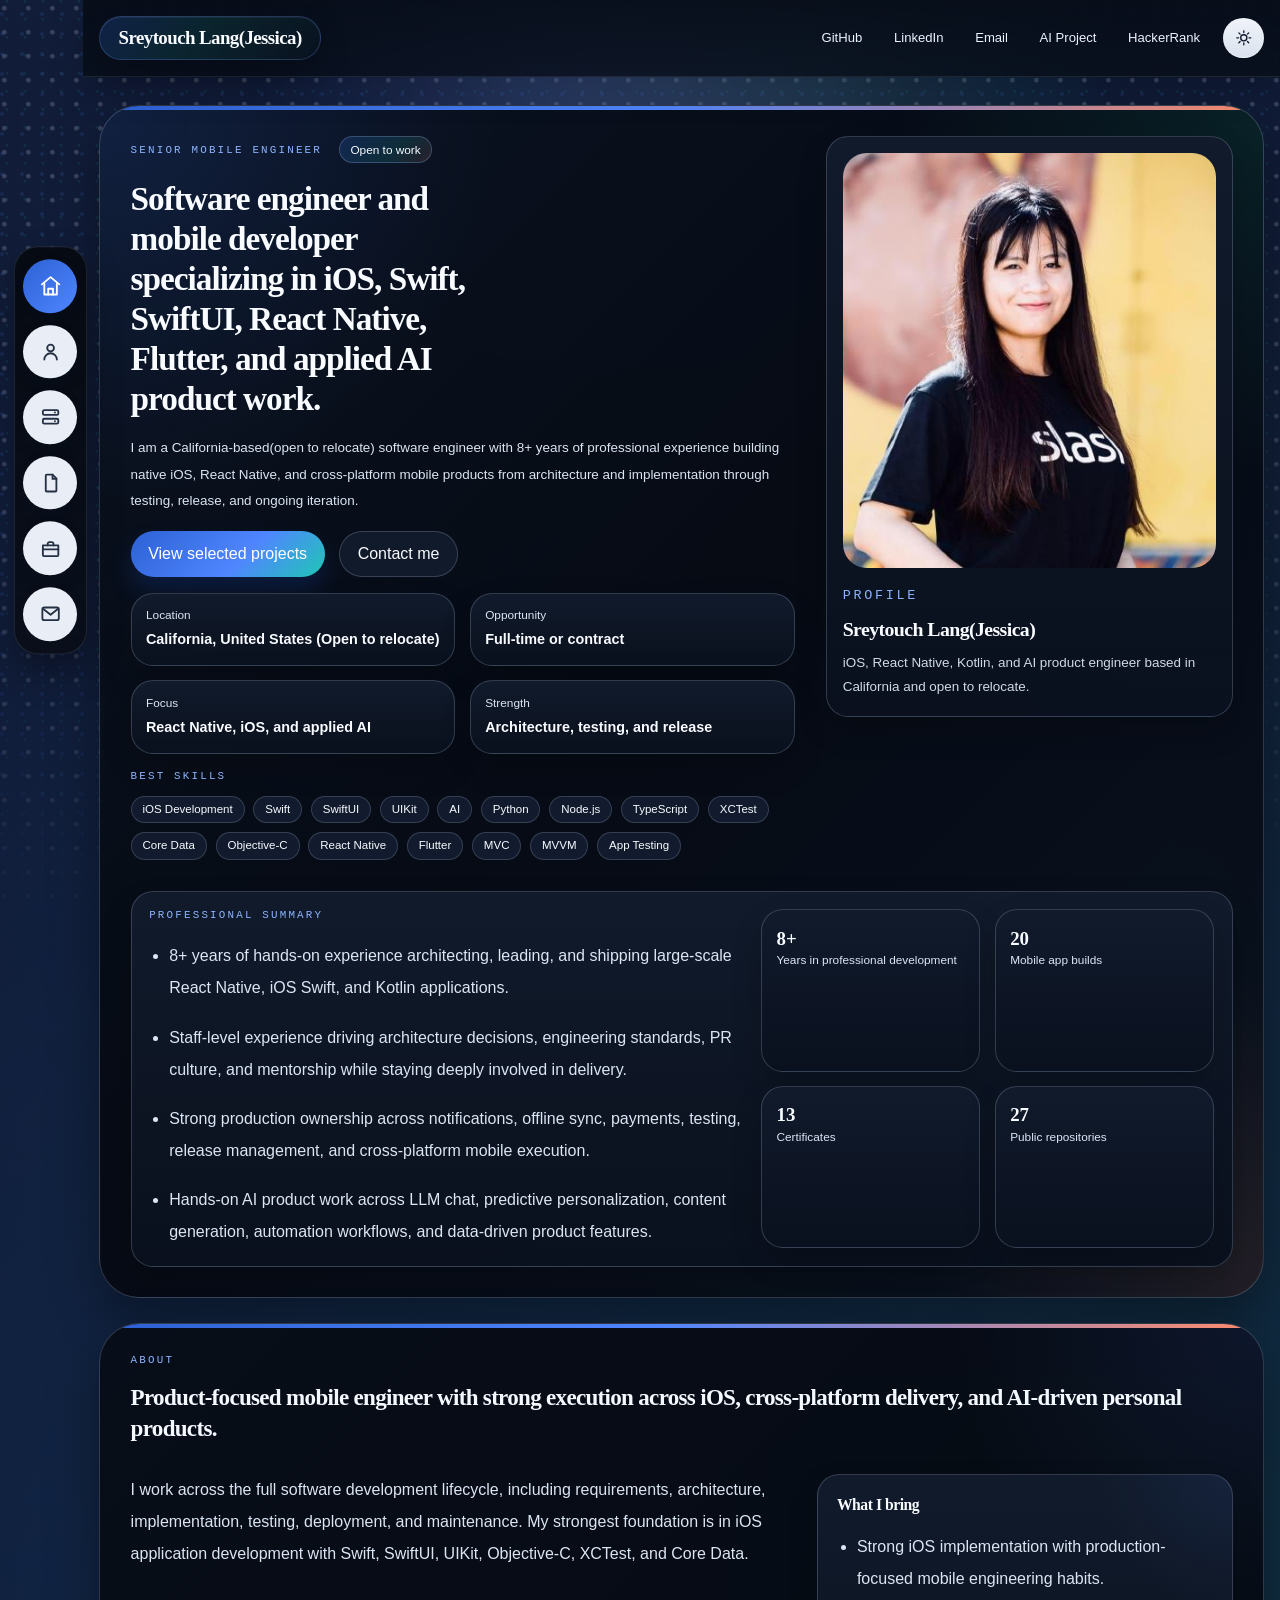
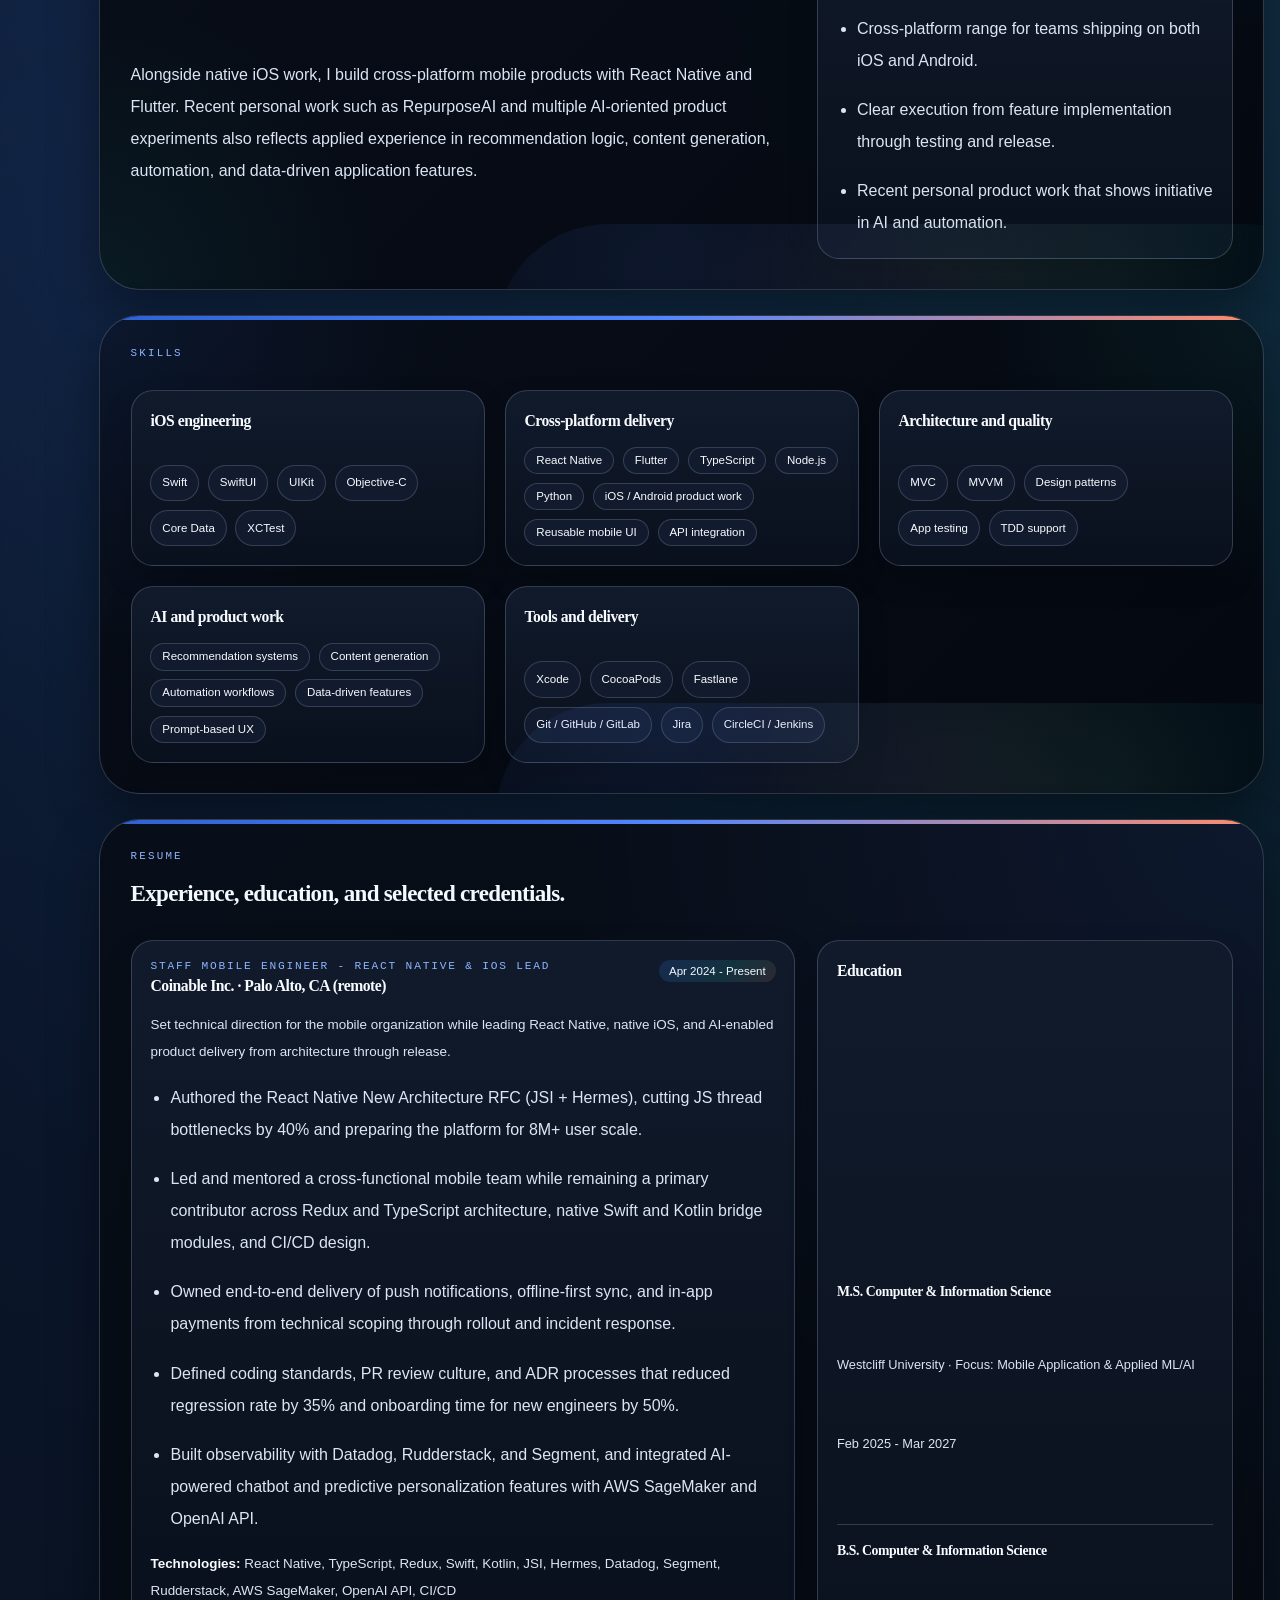
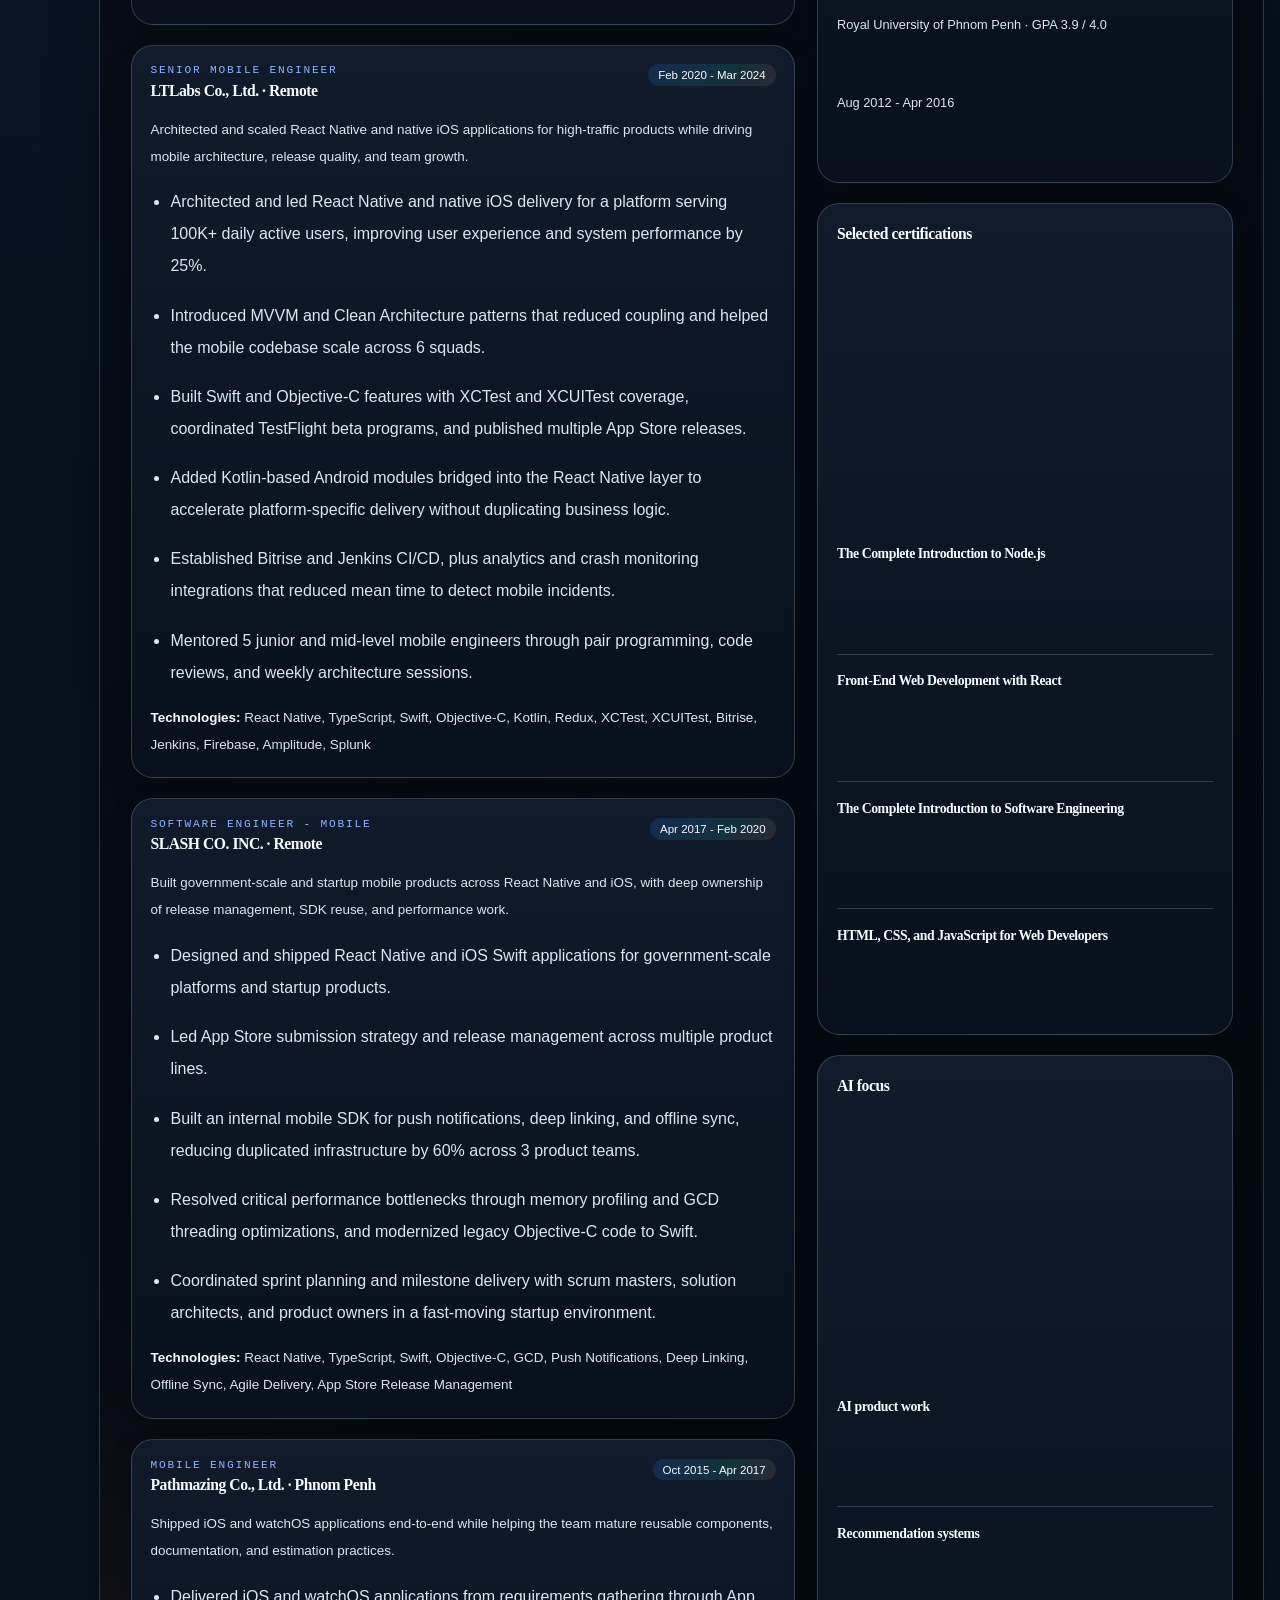
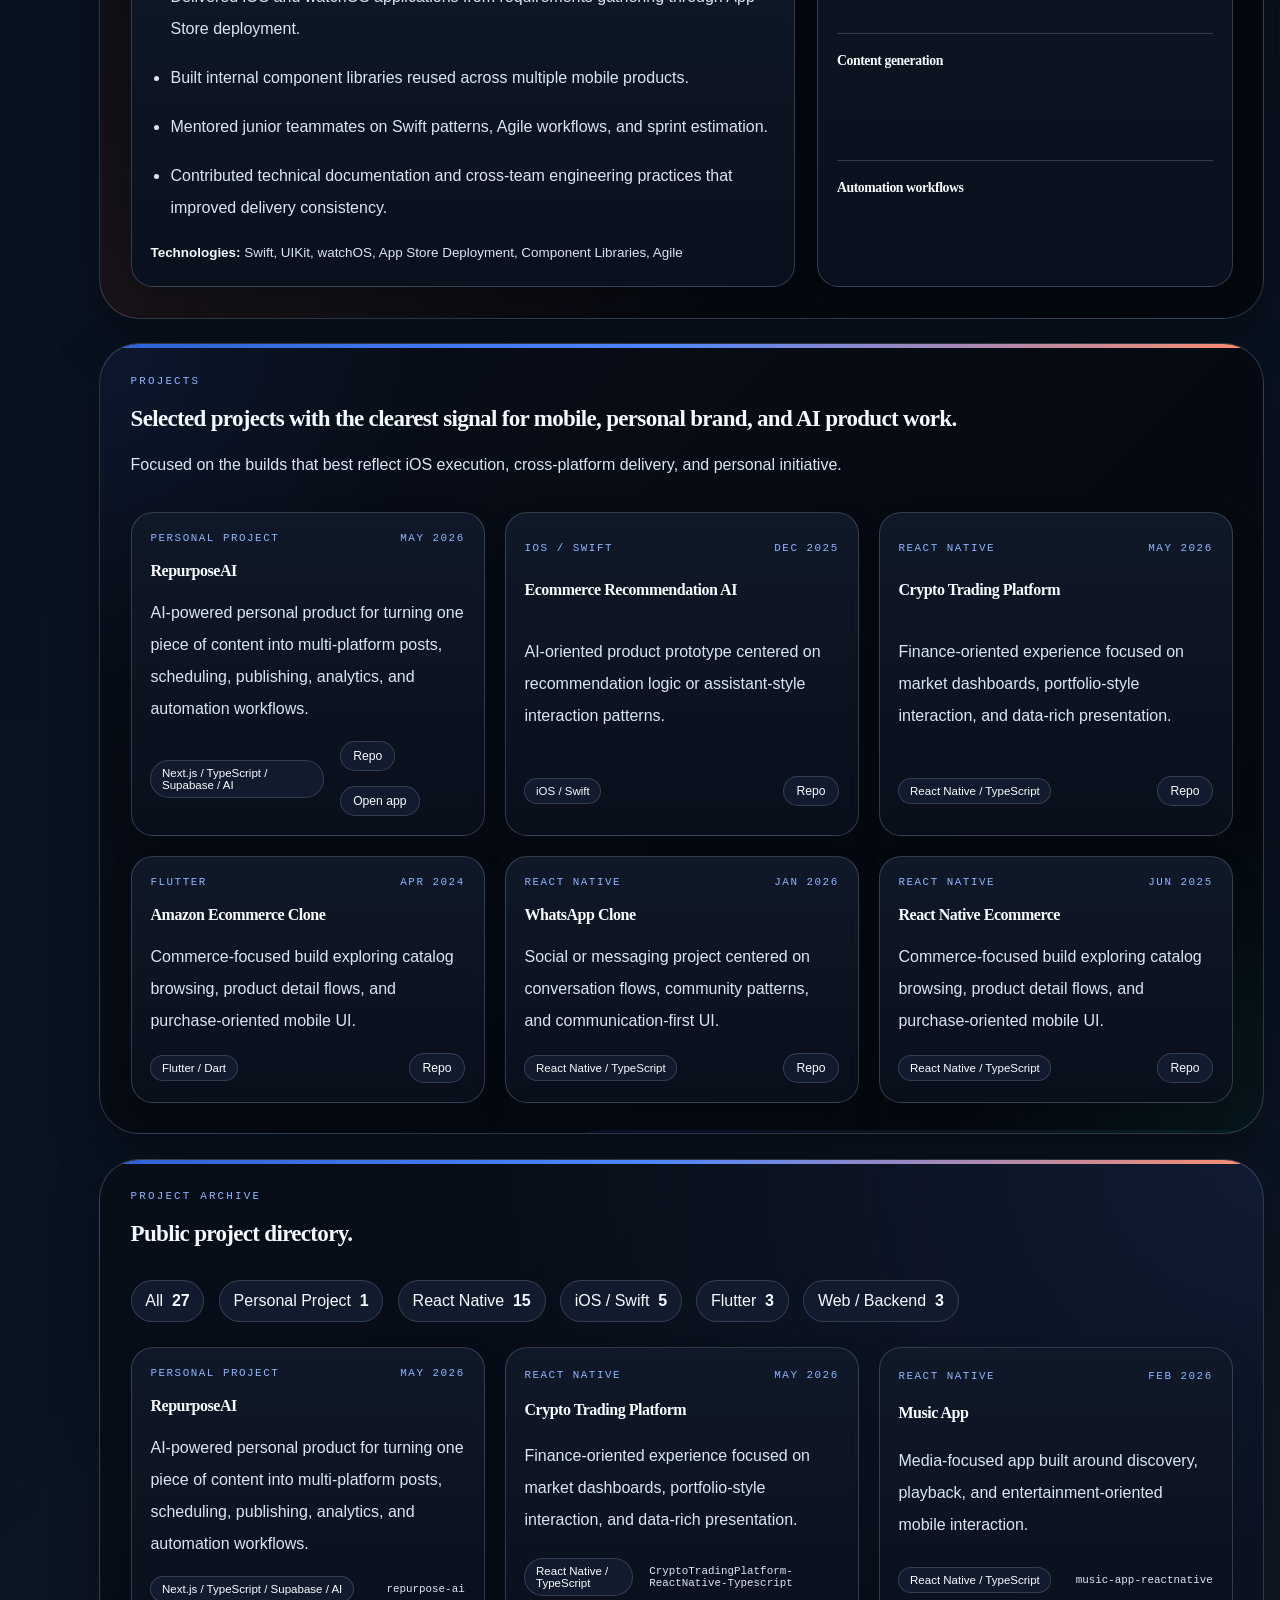
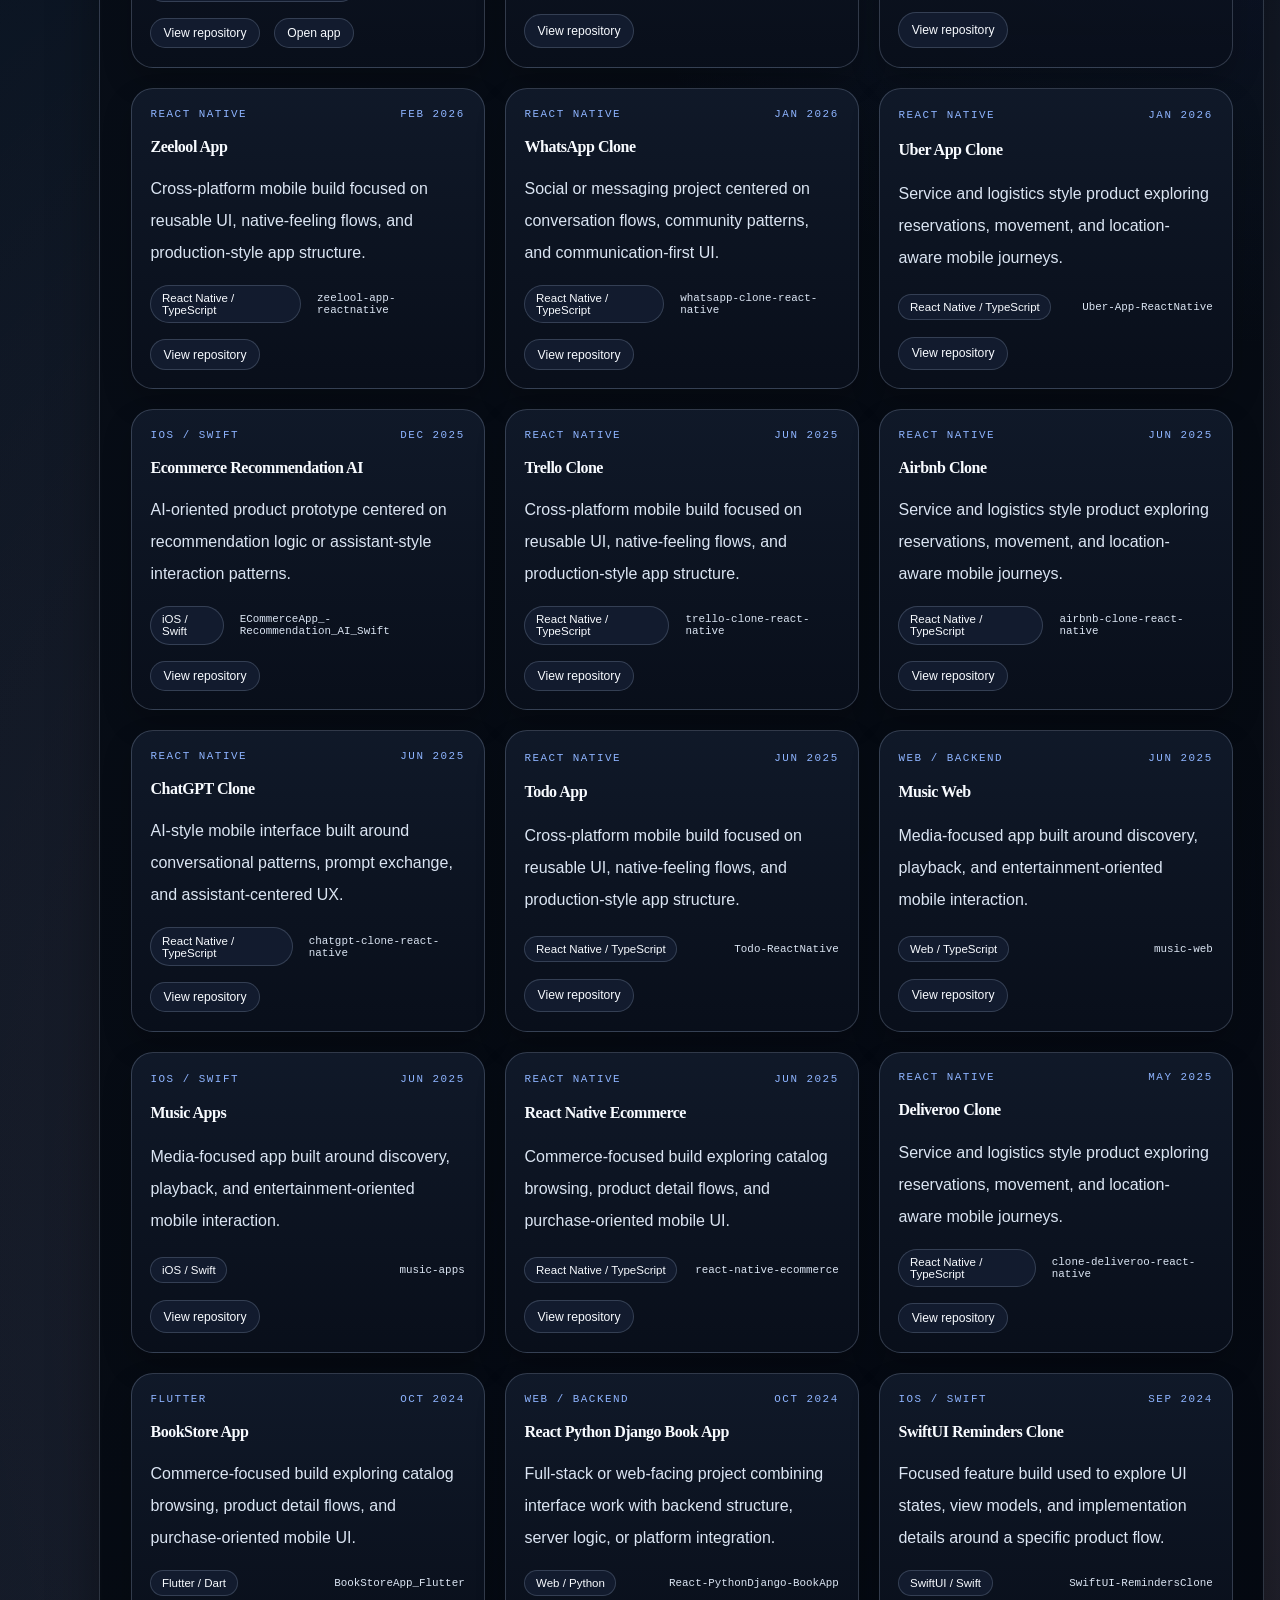
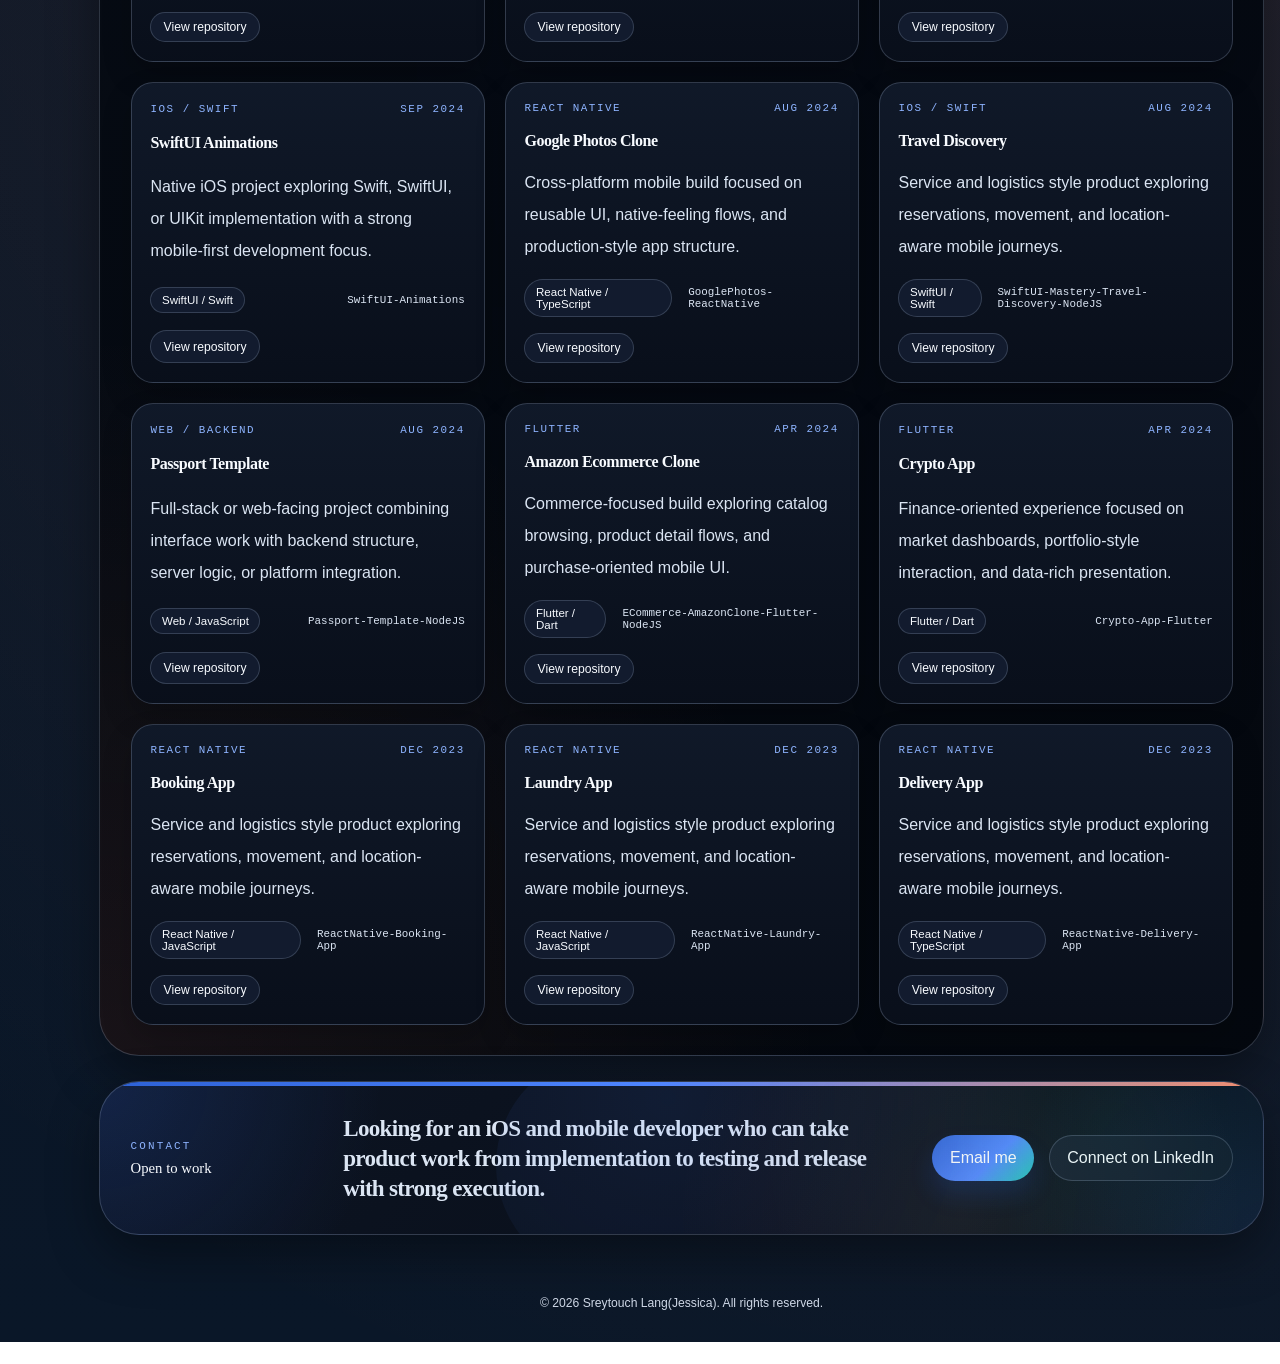
==== commit 781b6101: "Tighten portfolio typography layout" ====
--- a/index.html
+++ b/index.html
@@ -8,8 +8,8 @@
       content="Portfolio for Sreytouch Lang(Jessica), a software engineer and mobile developer specializing in iOS, Flutter, and React Native."
     >
     <title>Sreytouch Lang(Jessica) | Mobile Developer Portfolio</title>
-    <script type="module" crossorigin src="/assets/index-DdCNZoW0.js"></script>
-    <link rel="stylesheet" crossorigin href="/assets/index-CI1YVzWd.css">
+    <script type="module" crossorigin src="/assets/index-CeWJA2Xc.js"></script>
+    <link rel="stylesheet" crossorigin href="/assets/index-B9vaCGoU.css">
   </head>
   <body>
     <div id="root"></div>
--- a/assets/index-B9vaCGoU.css
+++ b/assets/index-B9vaCGoU.css
@@ -0,0 +1 @@
+:root{color-scheme:light dark;--bg: #ffffff;--bg-accent: #f5f8fe;--surface: rgba(255, 255, 255, .98);--surface-soft: #f8fbff;--surface-accent: #edf3ff;--ink: #111827;--muted: #475569;--line: #dbe4f0;--accent: #163d8f;--accent-strong: #0f2f69;--accent-soft: #eaf1ff;--accent-cool: #245fbc;--accent-mint: #0ea5a4;--warm: #ff8a63;--shadow: 0 18px 42px rgba(17, 24, 39, .06);--dot-primary: rgba(22, 61, 143, .16);--dot-secondary: rgba(14, 165, 164, .12);--dot-tertiary: rgba(255, 138, 99, .1);--page-background: radial-gradient(circle at 50% -10%, rgba(36, 95, 188, .14), transparent 32%), radial-gradient(circle at 6% 22%, rgba(22, 61, 143, .1), transparent 22%), radial-gradient(circle at 94% 18%, rgba(14, 165, 164, .08), transparent 20%), linear-gradient(180deg, #f7fbff 0%, #ffffff 36%, #f6f9ff 72%, #fff8f3 100%);--serif: "Iowan Old Style", "Palatino Linotype", "Book Antiqua", "Times New Roman", serif;--sans: "Avenir Next", "Segoe UI", "Helvetica Neue", sans-serif;--mono: "SFMono-Regular", "IBM Plex Mono", Consolas, monospace}*{box-sizing:border-box}html{scroll-behavior:smooth}body{margin:0;font-family:var(--sans);color:var(--ink);background:var(--page-background);overflow-x:hidden}a{color:inherit;text-decoration:none}button{font:inherit}#root{min-height:100vh}.page-shell{position:relative;isolation:isolate;min-height:100vh;padding-left:5.2rem;background:var(--page-background);background-size:auto;background-position:center top;color:var(--ink)}.page-shell:before,.page-shell:after{content:"";position:fixed;z-index:-1;pointer-events:none;top:0;right:0;bottom:0;left:0}.page-shell:before{background:radial-gradient(circle at 18% 34%,var(--dot-primary) 0 2px,transparent 2.8px),radial-gradient(circle at 70% 20%,var(--dot-secondary) 0 1.5px,transparent 2.25px),radial-gradient(circle at 83% 74%,var(--dot-tertiary) 0 1.1px,transparent 1.9px);background-size:24px 24px,20px 20px,18px 18px;background-position:0 0,8px 10px,10px 6px;opacity:.56;mask-image:radial-gradient(circle at 26% 42%,rgba(0,0,0,.98) 0,rgba(0,0,0,.9) 20%,rgba(0,0,0,.3) 42%,transparent 64%),radial-gradient(circle at 86% 18%,rgba(0,0,0,.82) 0,rgba(0,0,0,.24) 36%,transparent 56%),linear-gradient(180deg,rgba(0,0,0,.68),rgba(0,0,0,.3) 70%,transparent 96%);-webkit-mask-image:radial-gradient(circle at 26% 42%,rgba(0,0,0,.98) 0,rgba(0,0,0,.9) 20%,rgba(0,0,0,.3) 42%,transparent 64%),radial-gradient(circle at 86% 18%,rgba(0,0,0,.82) 0,rgba(0,0,0,.24) 36%,transparent 56%),linear-gradient(180deg,rgba(0,0,0,.68),rgba(0,0,0,.3) 70%,transparent 96%);animation:dotFieldFloat 22s ease-in-out infinite alternate}.page-shell:after{inset:auto auto auto 50%;top:-11rem;width:56rem;height:34rem;border-radius:999px;transform:translate(-50%);background:radial-gradient(circle,#245fbc29,#245fbc00 70%);filter:blur(22px);opacity:.95;animation:heroGlowFloat 18s ease-in-out infinite alternate}.site-header{position:sticky;top:0;z-index:20;border-bottom:1px solid rgba(216,223,232,.9);background:#ffffffeb;-webkit-backdrop-filter:blur(14px);backdrop-filter:blur(14px);box-shadow:0 10px 26px #0a162c14}.site-header__inner,.portfolio{width:min(1320px,calc(100% - 2rem));margin:0 auto}.site-header__inner{display:flex;flex-wrap:wrap;align-items:center;justify-content:space-between;gap:1rem;padding:1rem 0}.brand{display:inline-flex;align-items:center;justify-content:center;padding:.62rem 1.15rem;border-radius:999px;border:1px solid rgba(22,61,143,.24);background:linear-gradient(135deg,#163d8f1f,#0ea5a414 46%,#fffffff0);box-shadow:inset 0 1px #ffffffc2,0 10px 20px #1118270f;font-family:var(--serif);font-size:1.18rem;letter-spacing:-.03em;color:var(--ink);font-weight:800;white-space:nowrap;transition:transform .16s ease,border-color .16s ease,background .16s ease,box-shadow .16s ease}.brand:hover{transform:translateY(-1px);border-color:#245fbc57;background:linear-gradient(135deg,#163d8f2e,#0ea5a41a 48%,#fffffff7);box-shadow:inset 0 1px #fffc,0 12px 24px #11182714}.site-links{margin-left:auto;min-width:0;gap:.5rem;align-items:center;justify-content:flex-end}.theme-toggle{display:inline-flex;align-items:center;justify-content:center;width:2.55rem;height:2.55rem;padding:0;border:1px solid var(--line);border-radius:999px;background:linear-gradient(180deg,#fffffffa,#f4f8ffe6);color:var(--accent-strong);font-weight:600;flex:0 0 auto;cursor:pointer;transition:transform .16s ease,background .16s ease,color .16s ease,border-color .16s ease}.theme-toggle:hover{transform:translateY(-1px);background:#e7efffeb}.theme-toggle svg{width:1.1rem;height:1.1rem}.side-rail{position:fixed;left:.85rem;top:50%;z-index:30;display:grid;gap:.75rem;padding:.75rem .55rem;border:1px solid var(--line);background:linear-gradient(180deg,#fffffff5,#f6f9fff0);border-radius:24px;box-shadow:0 16px 32px #11182714;transform:translateY(-50%);animation:railFloat 8s ease-in-out infinite}.side-rail__link{position:relative;overflow:visible;display:inline-flex;align-items:center;justify-content:center;width:3.35rem;height:3.35rem;border-radius:999px;background:#fffffffa;color:#425168;box-shadow:0 8px 18px #11182714;transition:transform .16s ease,background .16s ease,color .16s ease}.side-rail__link svg{width:1.45rem;height:1.45rem}.side-rail__tooltip{position:absolute;left:calc(100% + .85rem);top:50%;padding:.54rem .88rem;border:1px solid rgba(22,61,143,.18);border-radius:999px;background:linear-gradient(135deg,#fffffffa,#f2f7fff2);color:var(--ink);font-size:.8rem;font-weight:600;line-height:1;white-space:nowrap;box-shadow:0 12px 26px #1118271f;opacity:0;visibility:hidden;pointer-events:none;transform:translateY(-50%) translate(-8px);transition:opacity .16s ease,visibility .16s ease,transform .16s ease}.side-rail__link:hover .side-rail__tooltip,.side-rail__link:focus-visible .side-rail__tooltip{opacity:1;visibility:visible;transform:translateY(-50%) translate(0)}.side-rail__link:hover{transform:translateY(-2px);background:#eef4ff;color:var(--accent-strong)}.side-rail__link:focus-visible{outline:2px solid rgba(36,95,188,.32);outline-offset:3px}.side-rail__link--active{background:linear-gradient(135deg,var(--accent),var(--accent-cool));color:#fff}.visually-hidden{position:absolute;width:1px;height:1px;padding:0;margin:-1px;overflow:hidden;clip:rect(0,0,0,0);white-space:nowrap;border:0}.page-shell.theme-dark{color-scheme:dark;--bg: #07101c;--bg-accent: #0f1a2b;--surface: rgba(16, 24, 39, .98);--surface-soft: #121d31;--surface-accent: #1a315f;--ink: #f8fbff;--muted: #d0d9e8;--line: rgba(175, 192, 219, .24);--accent: #2d61d5;--accent-strong: #f4f8ff;--accent-soft: rgba(45, 97, 213, .18);--accent-cool: #4f86ff;--accent-mint: #1fc7b5;--warm: #ff8c6b;--shadow: 0 20px 50px rgba(0, 0, 0, .38);--dot-primary: rgba(231, 237, 248, .28);--dot-secondary: rgba(79, 134, 255, .2);--dot-tertiary: rgba(31, 199, 181, .16);--page-background: radial-gradient(circle at 50% -12%, rgba(86, 132, 255, .26), transparent 34%), radial-gradient(circle at 10% 20%, rgba(37, 73, 166, .22), transparent 24%), radial-gradient(circle at 92% 18%, rgba(31, 199, 181, .14), transparent 20%), radial-gradient(circle at 88% 82%, rgba(255, 140, 107, .12), transparent 24%), linear-gradient(180deg, #040812 0%, #08111d 38%, #0a1728 100%)}.page-shell.theme-dark:before{opacity:.72;mask-image:radial-gradient(circle at 26% 40%,rgba(0,0,0,1) 0,rgba(0,0,0,.9) 22%,rgba(0,0,0,.34) 44%,transparent 66%),radial-gradient(circle at 84% 16%,rgba(0,0,0,.92) 0,rgba(0,0,0,.28) 34%,transparent 54%),linear-gradient(180deg,rgba(0,0,0,.86),rgba(0,0,0,.48) 72%,transparent 98%);-webkit-mask-image:radial-gradient(circle at 26% 40%,rgba(0,0,0,1) 0,rgba(0,0,0,.9) 22%,rgba(0,0,0,.34) 44%,transparent 66%),radial-gradient(circle at 84% 16%,rgba(0,0,0,.92) 0,rgba(0,0,0,.28) 34%,transparent 54%),linear-gradient(180deg,rgba(0,0,0,.86),rgba(0,0,0,.48) 72%,transparent 98%)}.page-shell.theme-dark:after{background:radial-gradient(circle at 42% 42%,#5684ff38,#5684ff00 54%),radial-gradient(circle at 68% 40%,#1fc7b524,#1fc7b500 58%),radial-gradient(circle at 55% 62%,#ff8c6b1a,#ff8c6b00 60%)}.page-shell.theme-dark .site-header{border-bottom-color:#94a3b829;background:linear-gradient(180deg,#070d18f0,#070d18d1);box-shadow:0 14px 34px #0003}.page-shell.theme-dark .brand{border-color:#749dff3d;background:linear-gradient(135deg,#2d61d53d,#1fc7b51f 44%,#0a121feb);box-shadow:inset 0 1px #ffffff0f,0 14px 30px #0000003d}.page-shell.theme-dark .brand:hover{border-color:#8fade261;background:linear-gradient(135deg,#376de44d,#1fc7b529 46%,#0b1424f0)}.page-shell.theme-dark .side-rail{border-color:#94a3b829;background:linear-gradient(180deg,#060a12f5,#0a0f19f0);box-shadow:0 18px 34px #00000057}.page-shell.theme-dark .side-rail__link{background:#f3f7fff5;color:#243044}.page-shell.theme-dark .side-rail__link:hover{background:#dfe9fffa;color:#143b96}.page-shell.theme-dark .side-rail__link--active{background:linear-gradient(135deg,var(--accent),var(--accent-cool));color:#fff}.page-shell.theme-dark .side-rail__tooltip{border-color:#749dff3d;background:linear-gradient(135deg,#101b2cf5,#0a121ff0);color:#eef4ff;box-shadow:0 16px 30px #00000047}.page-shell.theme-dark .theme-toggle{background:linear-gradient(180deg,#f4f8fffa,#e4ecf8f5);color:#0f172a;border-color:#ffffff47}.page-shell.theme-dark .theme-toggle:hover{background:#fff}.page-shell.theme-dark .site-links a{color:#edf3ff}.site-nav,.site-links,.hero-actions,.card-links,.filter-row,.contact-actions{display:flex;flex-wrap:wrap;gap:.9rem}.site-nav{justify-content:center}.site-nav a,.site-links a{padding:.36rem .54rem;border-radius:999px;color:var(--muted);font-size:.82rem;transition:color .16s ease,background .16s ease}.site-nav a:hover,.site-links a:hover{color:var(--accent-strong);background:#e7efffe6}.page-shell.theme-dark .site-links a:hover{color:#fff;background:#2d61d53d}.portfolio{padding:1.75rem 0 3.8rem}.site-footer{width:min(1320px,calc(100% - 2rem));margin:0 auto;padding:0 0 2rem;text-align:center;color:var(--muted);font-size:.76rem}.site-footer p{margin:0}.section-card{position:relative;overflow:hidden;border:1px solid var(--line);border-radius:40px;background:linear-gradient(180deg,#fffffffc,#f7fafff7);box-shadow:var(--shadow);-webkit-backdrop-filter:blur(10px);backdrop-filter:blur(10px);padding:1.9rem;opacity:0;transform:translateY(18px);animation:sectionReveal .78s cubic-bezier(.2,.8,.2,1) forwards}.section-card:before{content:"";position:absolute;inset:0 0 auto 0;height:4px;background:linear-gradient(90deg,var(--accent),var(--accent-cool) 48%,var(--warm))}.section-card:after{content:"";position:absolute;inset:auto -8% -28% 34%;height:14rem;border-radius:999px;background:radial-gradient(circle,#245fbc14,#245fbc00 72%);pointer-events:none}.page-shell:not(.theme-dark) .section-card:after{background:radial-gradient(circle,#0ea5a414,#0ea5a400 60%),radial-gradient(circle at 70% 30%,#ff8a6314,#ff8a6300 62%);animation:lightGlowSweep 18s ease-in-out infinite alternate}.section-card+.section-card{margin-top:1.55rem}.page-shell.theme-dark .section-card{background:linear-gradient(180deg,#0c1422fc,#070c16f7)}.page-shell.theme-dark .section-card:after{background:radial-gradient(circle at 20% 20%,#4f86ff1a,#4f86ff00 58%),radial-gradient(circle at 72% 34%,#1fc7b514,#1fc7b500 56%),radial-gradient(circle at 54% 72%,#ff8c6b12,#ff8c6b00 58%)}.section-card:nth-of-type(2){animation-delay:80ms}.section-card:nth-of-type(3){animation-delay:.14s}.section-card:nth-of-type(4){animation-delay:.2s}.section-card:nth-of-type(5){animation-delay:.26s}.section-card:nth-of-type(6){animation-delay:.32s}#home{background:radial-gradient(circle at top left,rgba(22,61,143,.11),transparent 24%),radial-gradient(circle at top right,rgba(14,165,164,.08),transparent 22%),radial-gradient(circle at bottom right,rgba(255,138,99,.08),transparent 20%),linear-gradient(135deg,#ecf5fffa,#fffffffc 48%,#fffaf7f7)}.page-shell.theme-dark #home{background:radial-gradient(circle at top left,rgba(45,97,213,.18),transparent 24%),radial-gradient(circle at top right,rgba(31,199,181,.12),transparent 22%),radial-gradient(circle at bottom right,rgba(255,140,107,.1),transparent 20%),linear-gradient(135deg,#0b1321fc,#060b14fc 48%,#0a121ff7)}#about{background:radial-gradient(circle at top right,rgba(36,95,188,.09),transparent 24%),radial-gradient(circle at bottom left,rgba(14,165,164,.06),transparent 24%),linear-gradient(135deg,#f6fbfffc,#fffbf9fa)}.page-shell.theme-dark #about{background:radial-gradient(circle at top right,rgba(79,134,255,.1),transparent 24%),radial-gradient(circle at bottom left,rgba(31,199,181,.08),transparent 22%),linear-gradient(135deg,#080e18fa,#050911fa)}#skills{background:radial-gradient(circle at top left,rgba(22,61,143,.09),transparent 26%),radial-gradient(circle at top right,rgba(14,165,164,.07),transparent 24%),linear-gradient(135deg,#f1f8fffc,#fcfffffa)}.page-shell.theme-dark #skills{background:radial-gradient(circle at top left,rgba(45,97,213,.11),transparent 26%),radial-gradient(circle at top right,rgba(31,199,181,.08),transparent 22%),linear-gradient(135deg,#080e18fa,#04080ffa)}#resume{background:radial-gradient(circle at top right,rgba(36,95,188,.08),transparent 24%),radial-gradient(circle at bottom left,rgba(255,138,99,.06),transparent 22%),linear-gradient(135deg,#f6f9fffc,#fffbf8fa)}.page-shell.theme-dark #resume{background:radial-gradient(circle at top right,rgba(79,134,255,.1),transparent 24%),radial-gradient(circle at bottom left,rgba(255,140,107,.08),transparent 22%),linear-gradient(135deg,#080e18fa,#04080ffa)}#projects{background:radial-gradient(circle at top left,rgba(22,61,143,.09),transparent 24%),radial-gradient(circle at bottom right,rgba(14,165,164,.06),transparent 24%),linear-gradient(135deg,#f5f9fffc,#f8fffefa)}.page-shell.theme-dark #projects{background:radial-gradient(circle at top left,rgba(45,97,213,.12),transparent 24%),radial-gradient(circle at bottom right,rgba(31,199,181,.08),transparent 22%),linear-gradient(135deg,#080e18fa,#04080ffa)}#project-directory{background:radial-gradient(circle at top right,rgba(36,95,188,.09),transparent 24%),radial-gradient(circle at bottom left,rgba(255,138,99,.06),transparent 24%),linear-gradient(135deg,#f1f7fffc,#fffdfafa)}.page-shell.theme-dark #project-directory{background:radial-gradient(circle at top right,rgba(79,134,255,.12),transparent 24%),radial-gradient(circle at bottom left,rgba(255,140,107,.08),transparent 22%),linear-gradient(135deg,#080e18fa,#04080ffa)}.hero{display:grid;grid-template-columns:minmax(0,1.55fr) minmax(320px,.95fr);grid-template-areas:"copy portrait" "aside aside";align-items:start;gap:1.95rem}.hero-copy,.hero-portrait-card,.hero-aside,.about-copy,.about-card,.skill-card,.experience-card,.sidebar-card,.project-card,.catalog-card{display:grid;gap:1rem}.hero-copy{grid-area:copy}.hero-portrait-card{grid-area:portrait;align-content:start;padding:1rem}.hero-aside{grid-area:aside;grid-template-columns:minmax(0,1.25fr) minmax(300px,.95fr);align-items:start}.hero-topline{display:flex;align-items:center;gap:1.05rem;flex-wrap:wrap}.eyebrow,.role-label,.card-topline{font-family:var(--mono);text-transform:uppercase}.eyebrow{margin:0;color:var(--accent);font-size:.68rem;letter-spacing:.2em}.status-pill,.period-badge,.stack-pill,.skill-pill,.skill-token,.filter-chip,.card-links a{display:inline-flex;align-items:center;justify-content:center;border-radius:999px}.status-pill{padding:.34rem .66rem;background:linear-gradient(135deg,#163d8f1a,#ffffffeb);color:var(--accent-strong);font-size:.74rem;border:1px solid rgba(22,61,143,.2)}.hero h1,.section-heading h2,.contact-card h2,.project-card h3,.catalog-card h3,.about-card h3,.skill-card h3,.experience-card h3,.sidebar-card h3,.sidebar-entry h4{margin:0;font-family:var(--serif);letter-spacing:-.03em}.hero h1{max-width:22ch;font-size:clamp(1.52rem,2.6vw,2.12rem);line-height:1.2}.lede,.section-note,.about-copy p,.project-card p,.catalog-card p,.entry-summary,.tech-line,.contact-card h2,.repo-label,.sidebar-entry p,.sidebar-entry span,.metric-card span,.fact-card span,.summary-list li,.plain-list li{color:var(--muted)}.lede,.section-note,.about-copy p,.project-card p,.catalog-card p,.entry-summary,.tech-line,.contact-card h2,.summary-list li,.plain-list li{line-height:2}.lede{margin:0;max-width:44rem;font-size:.84rem}.primary-link,.ghost-link{display:inline-flex;align-items:center;justify-content:center;padding:.8rem 1.1rem;border-radius:999px;transition:transform .16s ease,box-shadow .16s ease,background .16s ease,border-color .16s ease}.primary-link{background:linear-gradient(135deg,var(--accent),var(--accent-cool) 58%,var(--accent-mint));color:#fff;box-shadow:0 14px 24px #1e55d733}.ghost-link{border:1px solid var(--line);background:#ffffffdb;color:var(--ink)}.page-shell.theme-dark .ghost-link{background:#121c2cf5;border-color:#afc0db3d;color:var(--ink)}.primary-link:hover,.ghost-link:hover,.card-links a:hover,.filter-chip:hover{transform:translateY(-1px)}.fact-grid,.metric-grid{display:grid;grid-template-columns:repeat(2,minmax(0,1fr));gap:.9rem}.fact-card,.metric-card,.hero-portrait-card,.hero-aside,.about-card,.skill-card,.experience-card,.sidebar-card,.project-card,.catalog-card{border:1px solid var(--line);background:linear-gradient(180deg,#fffffff7,#f4f8ffe8);border-radius:22px;box-shadow:0 10px 26px #1522380a;transition:transform .18s ease,box-shadow .18s ease,border-color .18s ease,background .18s ease}.page-shell.theme-dark .fact-card,.page-shell.theme-dark .metric-card,.page-shell.theme-dark .hero-portrait-card,.page-shell.theme-dark .hero-aside,.page-shell.theme-dark .about-card,.page-shell.theme-dark .skill-card,.page-shell.theme-dark .experience-card,.page-shell.theme-dark .sidebar-card,.page-shell.theme-dark .project-card,.page-shell.theme-dark .catalog-card{background:linear-gradient(180deg,#111b2cfa,#0a111ef5);box-shadow:0 14px 30px #0003}.fact-card,.metric-card{padding:.9rem}.fact-card strong,.metric-card strong{display:block;color:var(--ink);font-size:.9rem;line-height:1.5}.fact-card span,.metric-card span{display:block;font-size:.74rem;margin-bottom:.42rem}.hero-skill-group{display:grid;gap:.9rem}.hero-summary-copy{display:grid;gap:1.2rem}.portrait-frame{position:relative;overflow:hidden;border-radius:24px;aspect-ratio:4 / 4.45;background:radial-gradient(circle at top center,rgba(36,95,188,.16),transparent 48%),linear-gradient(180deg,#dfe9ffcc,#f6f9ff8f)}.page-shell.theme-dark .portrait-frame{background:radial-gradient(circle at top center,rgba(79,134,255,.2),transparent 48%),linear-gradient(180deg,#121e34f5,#0a121ff0)}.portrait-image{display:block;width:100%;height:100%;object-fit:cover;object-position:62% 18%}.portrait-copy{display:grid;gap:.6rem}.portrait-copy h3{margin:0;font-family:var(--serif);letter-spacing:-.03em;font-size:1.24rem;color:var(--ink)}.portrait-copy p{margin:0;color:var(--muted);font-size:.84rem;line-height:1.82}.skill-pill-row,.skill-list{display:flex;flex-wrap:wrap;gap:.55rem}.skill-pill,.skill-token{padding:.38rem .68rem;border:1px solid rgba(30,85,215,.15);background:linear-gradient(180deg,#fffffffa,#e7efffb3);color:var(--ink);font-size:.72rem;line-height:1.15}.page-shell.theme-dark .skill-pill,.page-shell.theme-dark .skill-token,.page-shell.theme-dark .stack-pill,.page-shell.theme-dark .card-links a,.page-shell.theme-dark .filter-chip{background:#131d2ff5;border-color:#afc0db38;color:var(--ink)}.hero-aside{align-content:start;padding:1.1rem;background:radial-gradient(circle at top right,rgba(22,61,143,.06),transparent 28%),linear-gradient(180deg,#fffffffc,#f3f8fff0)}.hero-aside .metric-grid{height:100%}.summary-list,.plain-list{margin:0;padding-left:1.25rem;display:grid;gap:1.08rem}.metric-card{min-height:86px}.metric-card strong{font-size:1.18rem;font-family:var(--serif)}.section-heading{display:grid;gap:1rem;margin-bottom:1.95rem}.section-heading h2,.contact-card h2{font-size:clamp(1.12rem,1.8vw,1.5rem);line-height:1.32;color:var(--accent-strong)}.section-note,.project-card p,.catalog-card p,.entry-summary,.tech-line,.about-copy p{margin:0}.about-grid,.resume-layout{display:grid;grid-template-columns:minmax(0,1.6fr) minmax(280px,1fr);gap:1.35rem}.about-card,.skill-card,.experience-card,.sidebar-card,.project-card,.catalog-card{padding:1.18rem}.about-card{background:radial-gradient(circle at top right,rgba(22,61,143,.06),transparent 24%),linear-gradient(180deg,#fffffffc,#f5f9fff2)}.page-shell.theme-dark .about-card{background:radial-gradient(circle at top right,rgba(79,134,255,.08),transparent 24%),linear-gradient(180deg,#111b2cfa,#0a111ef5)}.skill-card:nth-child(1){background:linear-gradient(180deg,#e9f2fffa,#fffffff0)}.skill-card:nth-child(2){background:linear-gradient(180deg,#ebfbf8fa,#fffffff0)}.skill-card:nth-child(3){background:linear-gradient(180deg,#fff5f1fa,#fffffff0)}.skill-card:nth-child(4){background:linear-gradient(180deg,#f0f7fffa,#fffffff0)}.skill-card:nth-child(5){background:linear-gradient(180deg,#f1fcf9fa,#fffffff0)}.page-shell.theme-dark .skill-card:nth-child(1),.page-shell.theme-dark .skill-card:nth-child(2),.page-shell.theme-dark .skill-card:nth-child(3),.page-shell.theme-dark .skill-card:nth-child(4),.page-shell.theme-dark .skill-card:nth-child(5){background:linear-gradient(180deg,#111b2cfa,#0a111ef5)}.about-card h3,.skill-card h3,.experience-card h3,.sidebar-card h3{font-size:.98rem;line-height:1.34}.skills-grid{display:grid;grid-template-columns:repeat(3,minmax(0,1fr));gap:1.25rem}.experience-column,.resume-sidebar,.sidebar-stack{display:grid;gap:1.25rem}.experience-top,.catalog-meta,.card-footer,.card-topline{display:flex;align-items:center;justify-content:space-between;gap:1rem}.experience-top{align-items:flex-start;flex-wrap:wrap}.role-label{margin:0 0 .2rem;color:var(--accent);font-size:.7rem;letter-spacing:.16em}.period-badge{padding:.3rem .62rem;background:linear-gradient(135deg,#1e55d71f,#ffffffeb);color:var(--accent-strong);font-size:.72rem}.entry-summary,.tech-line{font-size:.84rem}.tech-line strong{color:var(--ink)}.sidebar-entry{display:grid;gap:.38rem}.sidebar-entry+.sidebar-entry{padding-top:1.15rem;border-top:1px solid var(--line)}.sidebar-entry h4{font-size:.86rem}.sidebar-entry p,.sidebar-entry span{margin:0;font-size:.8rem;line-height:1.9}.project-grid,.catalog-grid{display:grid;grid-template-columns:repeat(3,minmax(0,1fr));gap:1.25rem}.project-card,.catalog-card{min-height:224px}.project-card{background:radial-gradient(circle at top right,rgba(22,61,143,.06),transparent 24%),linear-gradient(180deg,#fffffffc,#f4f8fff2);transition:transform .16s ease,box-shadow .16s ease,border-color .16s ease}.page-shell.theme-dark .project-card,.page-shell.theme-dark .catalog-card,.page-shell.theme-dark .contact-card{background:linear-gradient(180deg,#101929fc,#090f1bf7)}.catalog-card{background:linear-gradient(180deg,#fffffffa,#f2f7ffeb);transition:transform .16s ease,box-shadow .16s ease,border-color .16s ease}.project-card:hover,.catalog-card:hover{transform:translateY(-3px);border-color:#1e55d733;box-shadow:0 16px 34px #15223817}.fact-card:hover,.metric-card:hover,.hero-aside:hover,.about-card:hover,.skill-card:hover,.experience-card:hover,.sidebar-card:hover{transform:translateY(-2px);border-color:#245fbc2e;box-shadow:0 16px 34px #15223814}.page-shell.theme-dark .project-card:hover,.page-shell.theme-dark .catalog-card:hover,.page-shell.theme-dark .skill-card:hover,.page-shell.theme-dark .experience-card:hover,.page-shell.theme-dark .about-card:hover,.page-shell.theme-dark .sidebar-card:hover,.page-shell.theme-dark .fact-card:hover,.page-shell.theme-dark .metric-card:hover{border-color:#749dff47;box-shadow:0 18px 38px #0000003d}.card-topline{color:var(--accent);font-size:.68rem;letter-spacing:.14em}.project-card h3,.catalog-card h3{font-size:1rem;line-height:1.32}.stack-pill{padding:.38rem .66rem;background:linear-gradient(180deg,#fffffffa,#edf2ffdb);border:1px solid var(--line);color:var(--ink);font-size:.72rem}.repo-label{font-family:var(--mono);font-size:.68rem}.card-links a{padding:.44rem .76rem;border:1px solid var(--line);background:#ffffffe6;color:var(--ink);font-size:.76rem}.archive-toolbar{margin-bottom:1.6rem}.filter-row{gap:.9rem}.filter-chip{gap:.55rem;padding:.68rem .86rem;border:1px solid var(--line);background:linear-gradient(180deg,#fffffffa,#f4f8ffe6);color:var(--ink);cursor:pointer}.filter-chip strong{color:var(--accent-strong)}.filter-chip--active{border-color:#1e55d747;background:linear-gradient(135deg,#1e55d721,#0ea5a417,#ff8a6317)}.contact-card{background:radial-gradient(circle at top left,rgba(22,61,143,.11),transparent 24%),radial-gradient(circle at bottom right,rgba(36,95,188,.08),transparent 22%),linear-gradient(135deg,#f2f7fff7,#fffffffc)}.page-shell.theme-dark .contact-card{background:radial-gradient(circle at top left,rgba(45,97,213,.2),transparent 24%),radial-gradient(circle at bottom right,rgba(79,134,255,.14),transparent 22%),linear-gradient(135deg,#0d1524fc,#070c15fc)}.page-shell.theme-dark .eyebrow,.page-shell.theme-dark .role-label,.page-shell.theme-dark .card-topline{color:#8eb4ff}.page-shell.theme-dark .status-pill,.page-shell.theme-dark .period-badge{background:linear-gradient(135deg,#2d61d538,#1fc7b524 58%,#ff8c6b1f);border-color:#8fade24d;color:#f4f8ff}.page-shell.theme-dark .lede,.page-shell.theme-dark .section-note,.page-shell.theme-dark .about-copy p,.page-shell.theme-dark .project-card p,.page-shell.theme-dark .catalog-card p,.page-shell.theme-dark .entry-summary,.page-shell.theme-dark .tech-line,.page-shell.theme-dark .repo-label,.page-shell.theme-dark .sidebar-entry p,.page-shell.theme-dark .sidebar-entry span,.page-shell.theme-dark .metric-card span,.page-shell.theme-dark .fact-card span,.page-shell.theme-dark .summary-list li,.page-shell.theme-dark .plain-list li,.page-shell.theme-dark .contact-card h2{color:#dbe5f3}.contact-grid{display:grid;grid-template-columns:minmax(0,.7fr) minmax(0,2fr) minmax(0,1.2fr);gap:1.45rem;align-items:center}.contact-label{margin:.5rem 0 0;color:var(--ink);font-family:var(--serif);font-size:.92rem}.contact-card h2{margin:0;color:var(--ink)}.contact-actions{justify-content:flex-end}@keyframes pageGradientShift{0%{background-position:0% 0%,100% 0%,100% 100%,50% 50%}to{background-position:14% 10%,84% 12%,88% 88%,50% 50%}}@keyframes dotFieldFloat{0%{transform:translateZ(0)}to{transform:translate3d(-1.25rem,.9rem,0)}}@keyframes heroGlowFloat{0%{transform:translate(-50%) translateY(0) scale(1)}to{transform:translate(-50%) translateY(1rem) scale(1.04)}}@keyframes orbDriftLeft{0%{transform:translateZ(0) scale(1)}to{transform:translate3d(3rem,-2rem,0) scale(1.08)}}@keyframes orbDriftRight{0%{transform:translateZ(0) scale(1)}to{transform:translate3d(-2.5rem,1.8rem,0) scale(1.06)}}@keyframes railFloat{0%,to{transform:translateY(-50%)}50%{transform:translateY(calc(-50% - 6px))}}@keyframes sectionReveal{0%{opacity:0;transform:translateY(18px)}to{opacity:1;transform:translateY(0)}}@keyframes lightGlowSweep{0%{transform:translateZ(0) scale(1);opacity:.8}to{transform:translate3d(-2rem,-1rem,0) scale(1.06);opacity:1}}@media (prefers-reduced-motion: reduce){.page-shell,.page-shell:before,.page-shell:after,.side-rail,.section-card{animation:none}.section-card{opacity:1;transform:none}}@media (max-width: 1120px){.site-header__inner,.hero,.about-grid,.resume-layout,.contact-grid{grid-template-columns:1fr}.site-header__inner{align-items:flex-start}.hero{grid-template-areas:"portrait" "copy" "aside"}.hero-portrait-card{width:min(100%,420px);margin:0 auto}.hero-aside{grid-template-columns:1fr}.site-links,.site-nav{justify-content:flex-start}.skills-grid,.project-grid,.catalog-grid{grid-template-columns:repeat(2,minmax(0,1fr))}.contact-actions{justify-content:flex-start}}@media (max-width: 760px){.page-shell{padding-left:0;padding-bottom:1rem}.site-header__inner,.portfolio{width:min(100% - 1rem,1180px)}.site-header__inner{gap:.85rem}.brand{width:100%;justify-content:flex-start;white-space:normal;line-height:1.1;font-size:clamp(1rem,5.2vw,1.42rem);padding:.72rem 1rem}.site-links{margin-left:0;width:100%;justify-content:flex-start;gap:.55rem}.site-links a{flex:0 0 auto;padding:.4rem .64rem;font-size:.78rem}.theme-toggle{width:2.7rem;height:2.7rem}.section-card{padding:1.3rem;border-radius:28px}.hero-portrait-card{width:100%;padding:.95rem}.portrait-frame{aspect-ratio:4 / 4.4}.portrait-copy{justify-items:start}.side-rail{position:static;left:auto;top:auto;bottom:auto;transform:none;grid-auto-flow:column;grid-auto-columns:max-content;gap:.55rem;padding:.55rem;width:min(100% - 1rem,1180px);margin:0 auto .85rem;overflow-x:auto;border-radius:999px;animation:none;box-shadow:0 14px 26px #1118271f;scrollbar-width:none}.side-rail::-webkit-scrollbar{display:none}.side-rail__link{width:2.95rem;height:2.95rem;flex:0 0 auto}.side-rail__link svg{width:1.2rem;height:1.2rem}.side-rail__tooltip{display:none}.hero h1{max-width:100%;font-size:clamp(1.38rem,5.9vw,1.82rem);line-height:1.24}.hero-topline{align-items:flex-start;gap:.8rem}.lede{max-width:100%;font-size:.82rem;line-height:1.9}.fact-grid,.metric-grid,.skills-grid,.project-grid,.catalog-grid{grid-template-columns:1fr}.hero-actions,.contact-actions,.filter-row,.site-nav,.site-links,.primary-link,.ghost-link{width:100%}}@media (max-width: 560px){.page-shell{padding-bottom:.85rem}.site-header__inner{padding:.85rem 0}.brand{font-size:clamp(.92rem,5.2vw,1.06rem);padding:.68rem .9rem}.section-card{padding:1.12rem}.hero-portrait-card{padding:.85rem}.portrait-frame{aspect-ratio:1 / 1.08}.portrait-copy h3{font-size:1rem}.portrait-copy p{font-size:.78rem;line-height:1.84}.site-links{gap:.45rem}.site-nav a,.card-links a,.stack-pill{width:100%;justify-content:center}.site-links a{width:auto;justify-content:center;font-size:.74rem;padding:.38rem .58rem}.theme-toggle{width:2.5rem;height:2.5rem}.side-rail{gap:.45rem;padding:.45rem;width:min(100% - .75rem,1180px);margin-bottom:.75rem}.side-rail__link{width:2.55rem;height:2.55rem}.side-rail__link svg{width:1.08rem;height:1.08rem}.hero-topline{flex-direction:column}.section-heading{margin-bottom:1.6rem}.section-heading h2,.contact-card h2{font-size:clamp(1.02rem,5.2vw,1.28rem)}.about-card h3,.skill-card h3,.experience-card h3,.sidebar-card h3,.project-card h3,.catalog-card h3{font-size:.92rem}.summary-list,.plain-list{gap:.9rem}.card-footer,.catalog-meta{align-items:flex-start;flex-direction:column}}
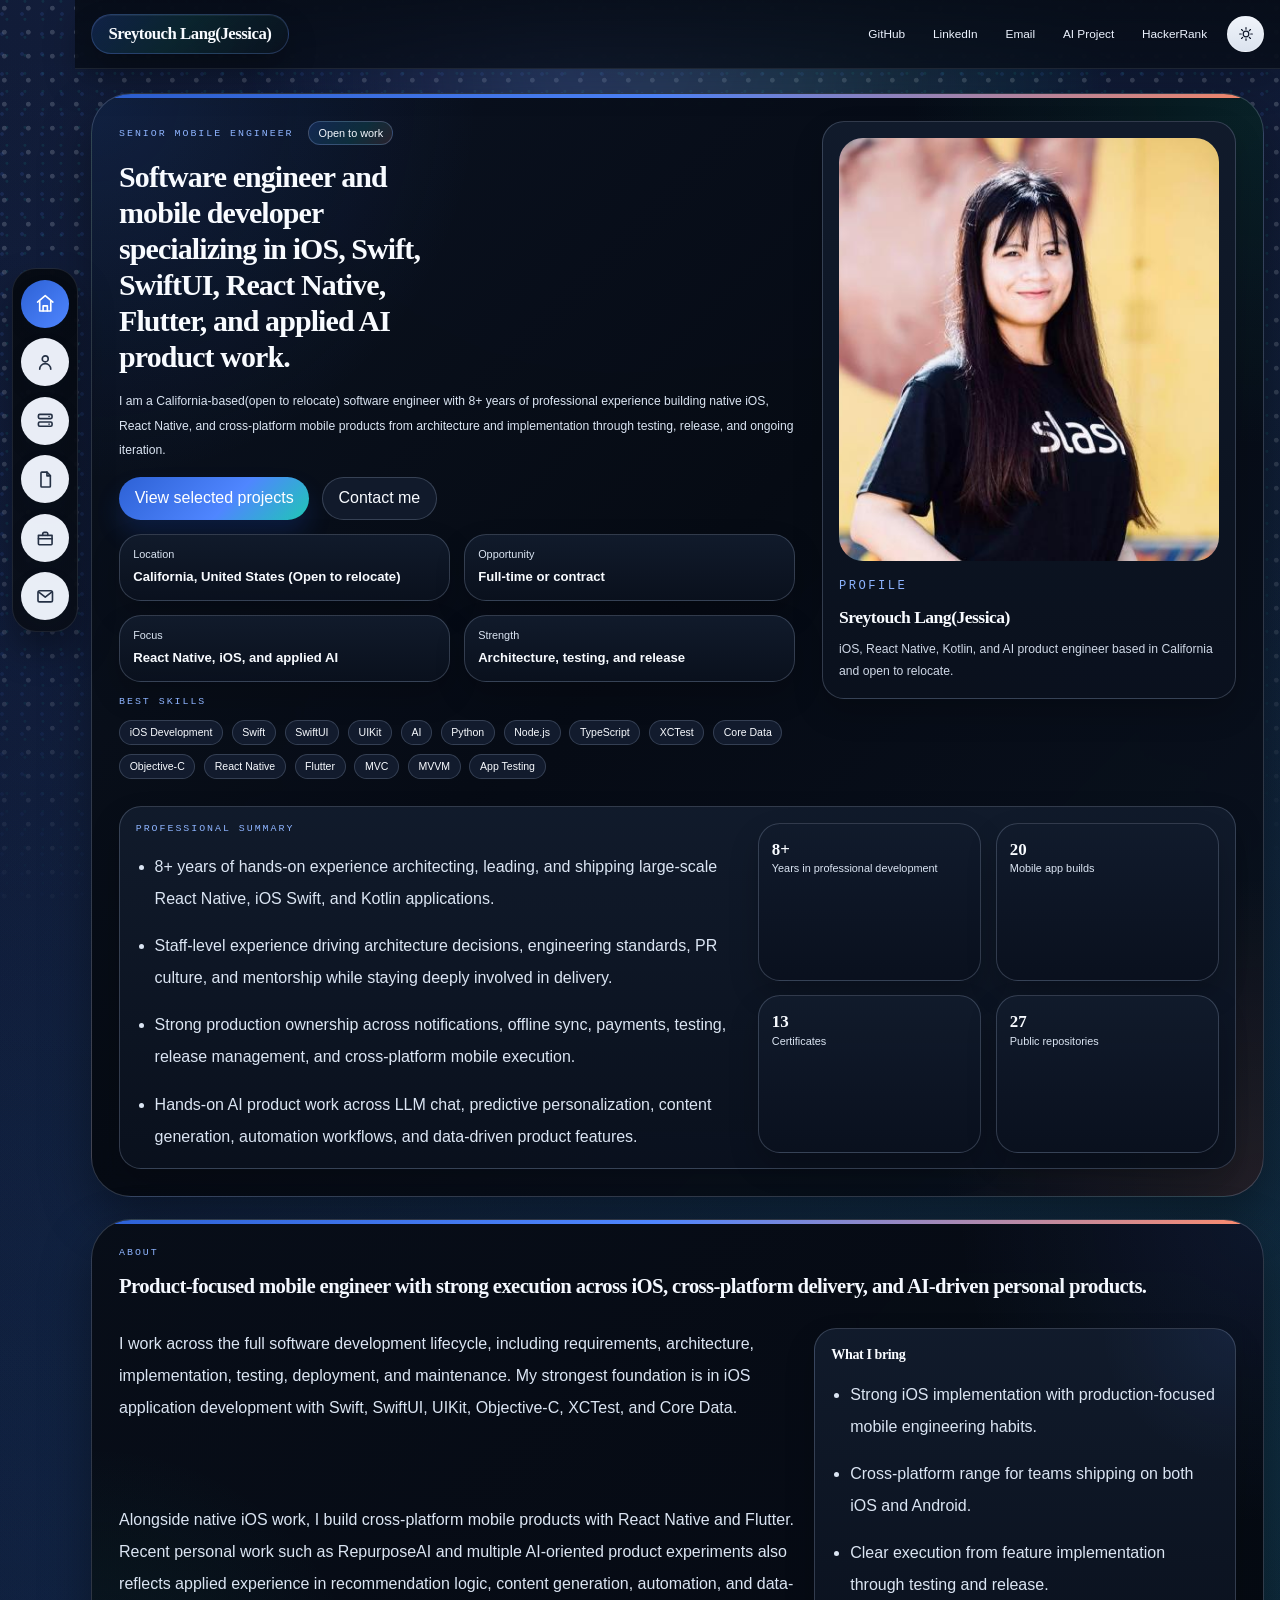
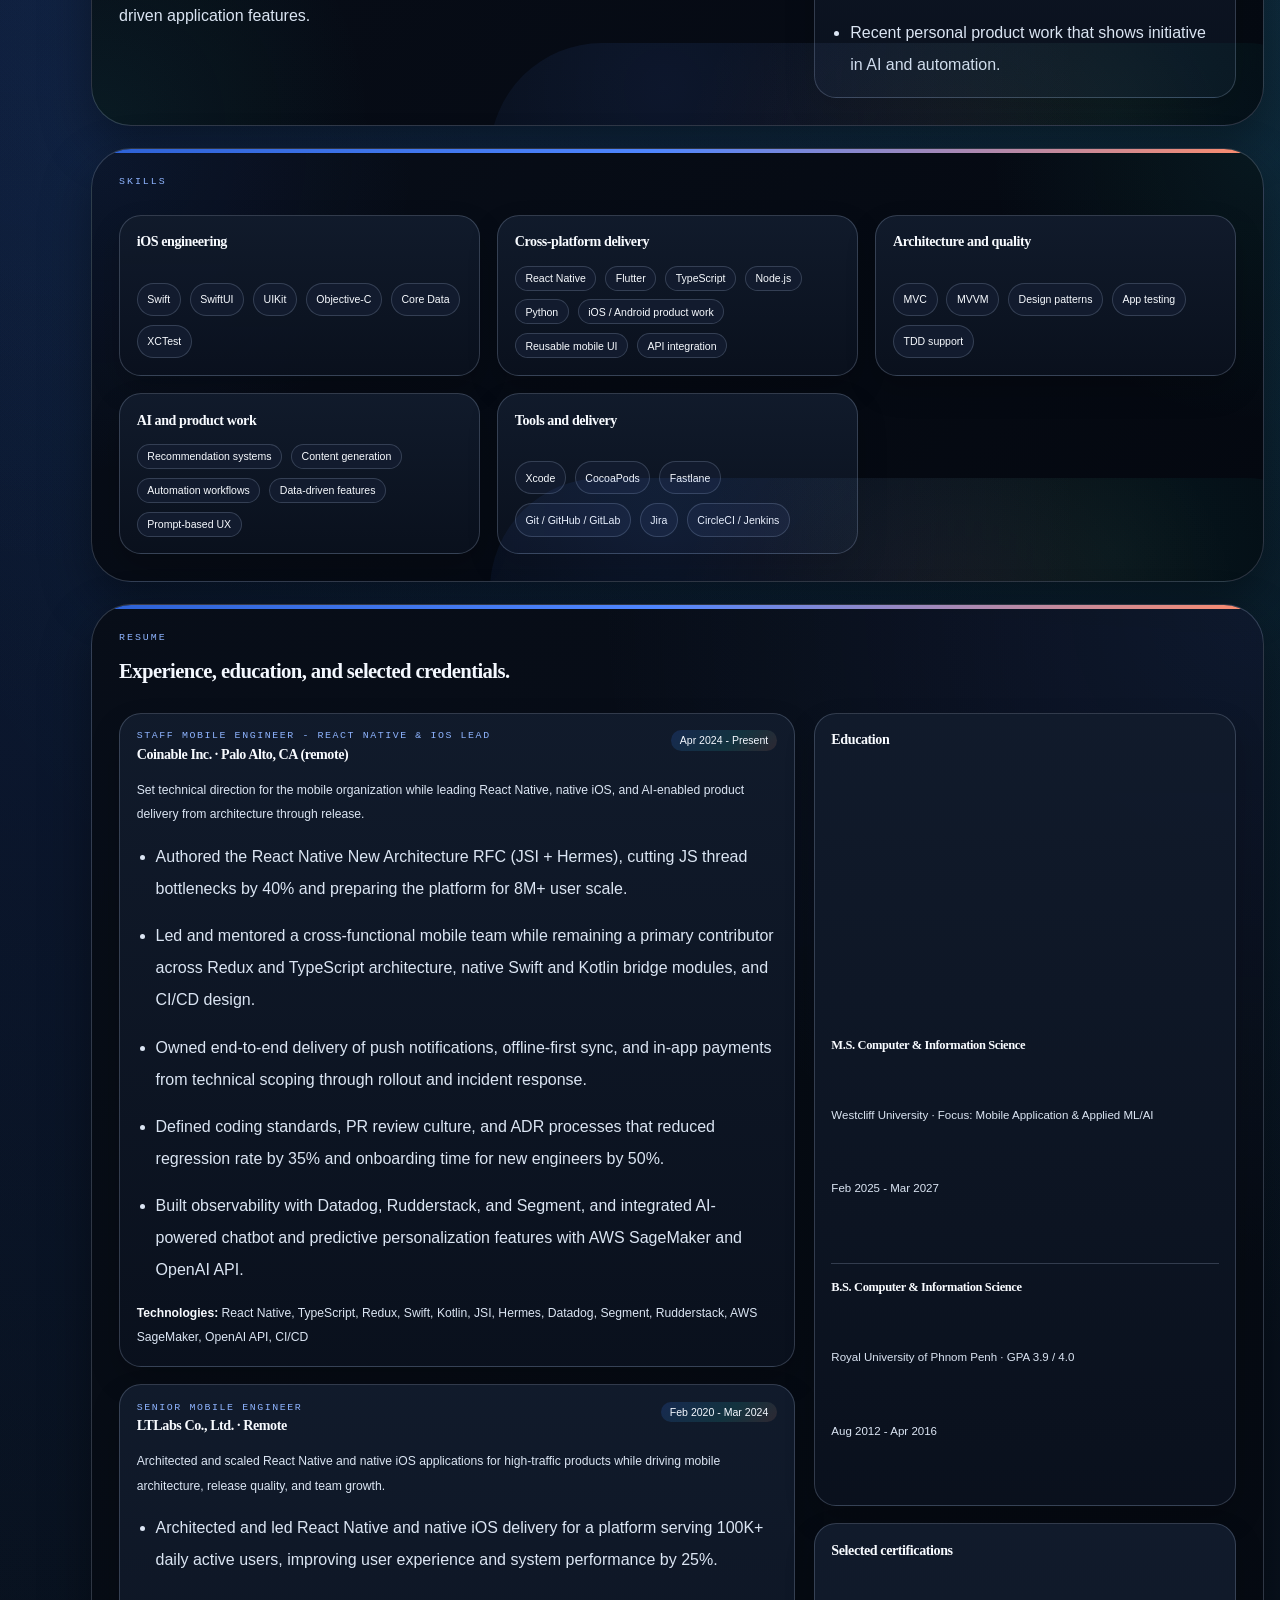
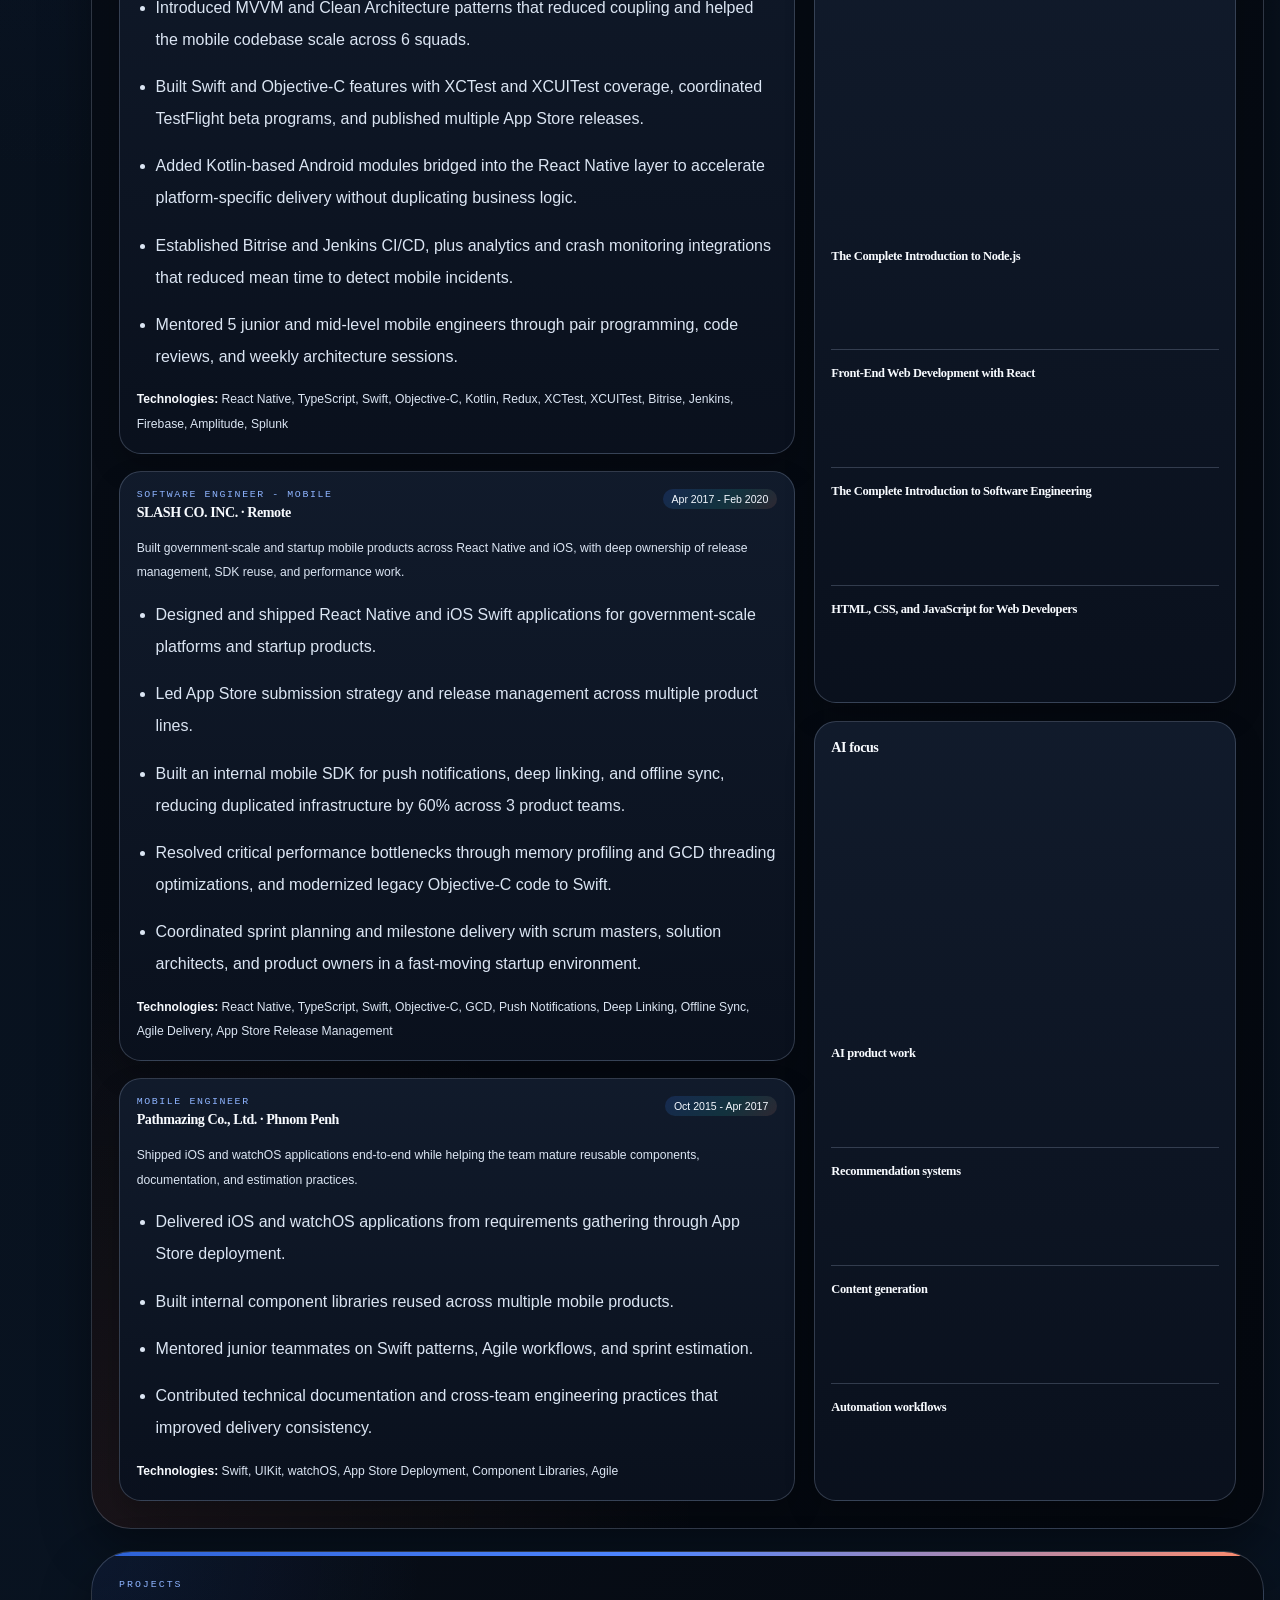
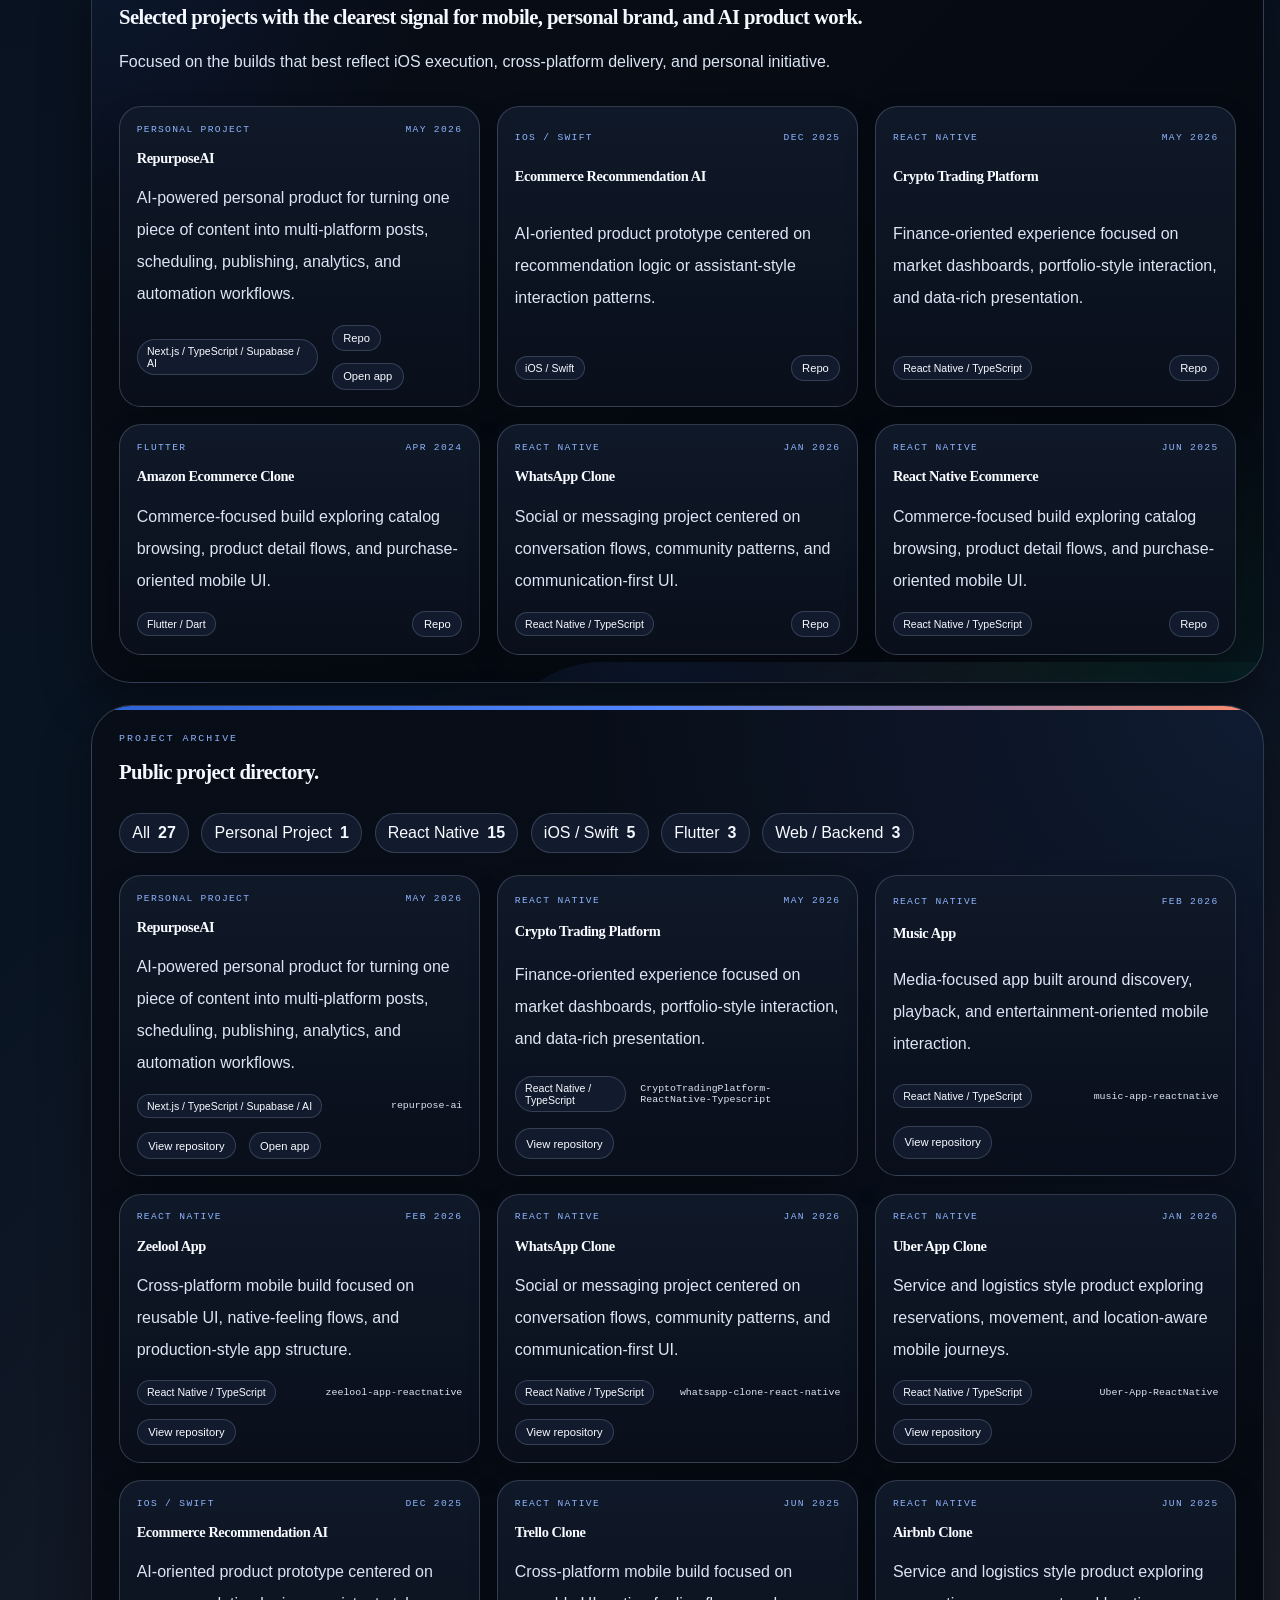
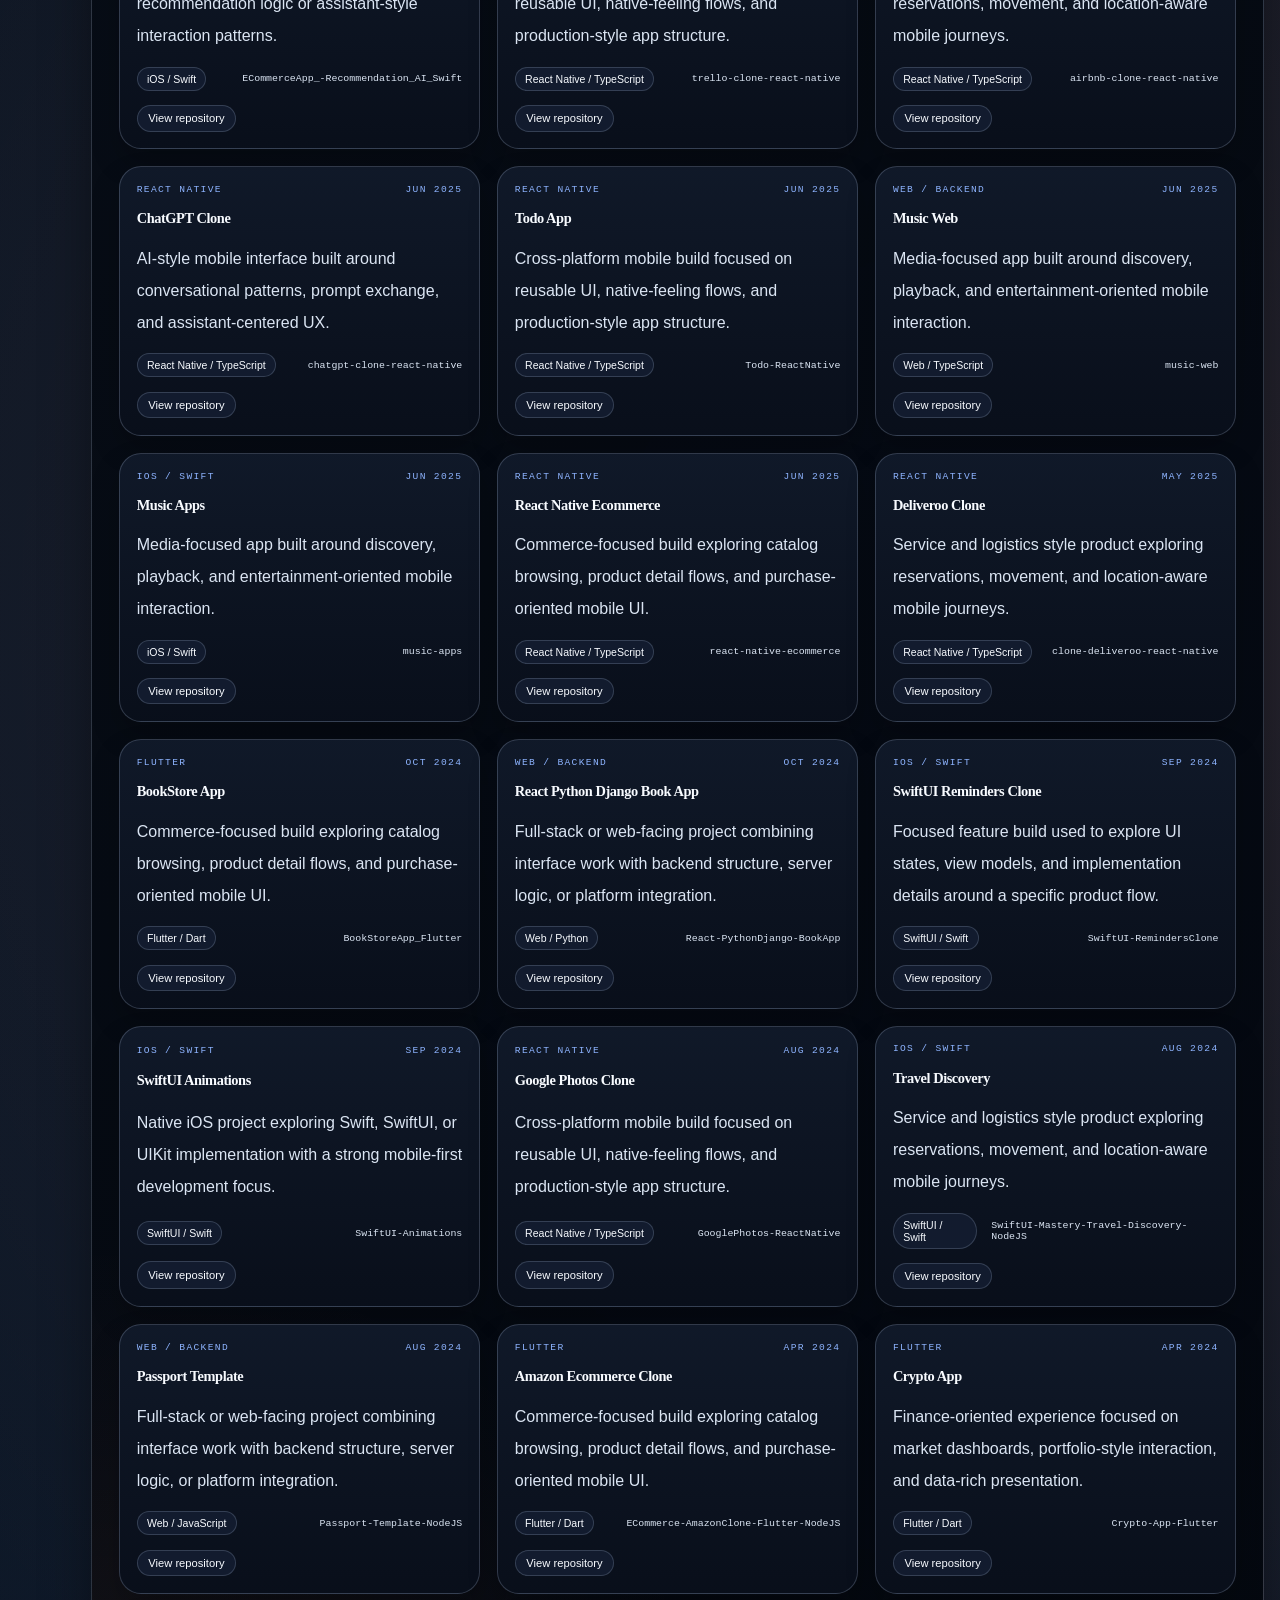
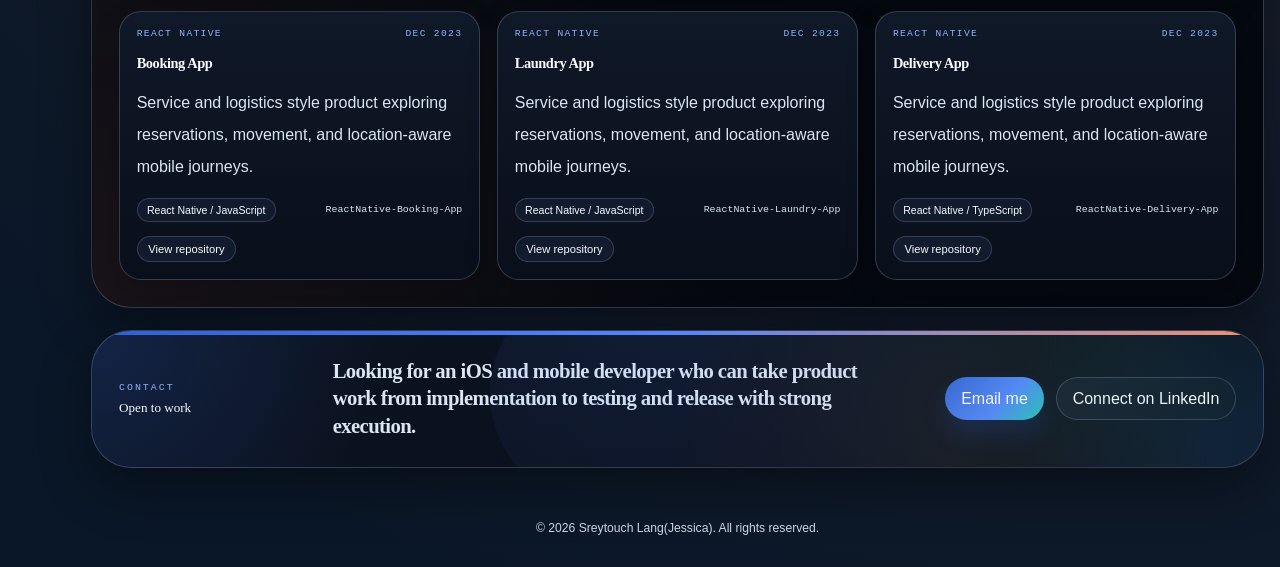
==== commit a95c1dcd: "Scale portfolio layout down" ====
--- a/index.html
+++ b/index.html
@@ -8,8 +8,8 @@
       content="Portfolio for Sreytouch Lang(Jessica), a software engineer and mobile developer specializing in iOS, Flutter, and React Native."
     >
     <title>Sreytouch Lang(Jessica) | Mobile Developer Portfolio</title>
-    <script type="module" crossorigin src="/assets/index-CeWJA2Xc.js"></script>
-    <link rel="stylesheet" crossorigin href="/assets/index-B9vaCGoU.css">
+    <script type="module" crossorigin src="/assets/index-DqNSiqrT.js"></script>
+    <link rel="stylesheet" crossorigin href="/assets/index-CdF9XjpF.css">
   </head>
   <body>
     <div id="root"></div>
--- a/assets/index-CdF9XjpF.css
+++ b/assets/index-CdF9XjpF.css
@@ -0,0 +1 @@
+:root{color-scheme:light dark;--bg: #ffffff;--bg-accent: #f5f8fe;--surface: rgba(255, 255, 255, .98);--surface-soft: #f8fbff;--surface-accent: #edf3ff;--ink: #111827;--muted: #475569;--line: #dbe4f0;--accent: #163d8f;--accent-strong: #0f2f69;--accent-soft: #eaf1ff;--accent-cool: #245fbc;--accent-mint: #0ea5a4;--warm: #ff8a63;--shadow: 0 18px 42px rgba(17, 24, 39, .06);--dot-primary: rgba(22, 61, 143, .16);--dot-secondary: rgba(14, 165, 164, .12);--dot-tertiary: rgba(255, 138, 99, .1);--page-background: radial-gradient(circle at 50% -10%, rgba(36, 95, 188, .14), transparent 32%), radial-gradient(circle at 6% 22%, rgba(22, 61, 143, .1), transparent 22%), radial-gradient(circle at 94% 18%, rgba(14, 165, 164, .08), transparent 20%), linear-gradient(180deg, #f7fbff 0%, #ffffff 36%, #f6f9ff 72%, #fff8f3 100%);--serif: "Iowan Old Style", "Palatino Linotype", "Book Antiqua", "Times New Roman", serif;--sans: "Avenir Next", "Segoe UI", "Helvetica Neue", sans-serif;--mono: "SFMono-Regular", "IBM Plex Mono", Consolas, monospace}*{box-sizing:border-box}html{scroll-behavior:smooth}body{margin:0;font-family:var(--sans);color:var(--ink);background:var(--page-background);overflow-x:hidden}a{color:inherit;text-decoration:none}button{font:inherit}#root{min-height:100vh}.page-shell{position:relative;isolation:isolate;min-height:100vh;padding-left:4.7rem;background:var(--page-background);background-size:auto;background-position:center top;color:var(--ink)}.page-shell:before,.page-shell:after{content:"";position:fixed;z-index:-1;pointer-events:none;top:0;right:0;bottom:0;left:0}.page-shell:before{background:radial-gradient(circle at 18% 34%,var(--dot-primary) 0 2px,transparent 2.8px),radial-gradient(circle at 70% 20%,var(--dot-secondary) 0 1.5px,transparent 2.25px),radial-gradient(circle at 83% 74%,var(--dot-tertiary) 0 1.1px,transparent 1.9px);background-size:24px 24px,20px 20px,18px 18px;background-position:0 0,8px 10px,10px 6px;opacity:.56;mask-image:radial-gradient(circle at 26% 42%,rgba(0,0,0,.98) 0,rgba(0,0,0,.9) 20%,rgba(0,0,0,.3) 42%,transparent 64%),radial-gradient(circle at 86% 18%,rgba(0,0,0,.82) 0,rgba(0,0,0,.24) 36%,transparent 56%),linear-gradient(180deg,rgba(0,0,0,.68),rgba(0,0,0,.3) 70%,transparent 96%);-webkit-mask-image:radial-gradient(circle at 26% 42%,rgba(0,0,0,.98) 0,rgba(0,0,0,.9) 20%,rgba(0,0,0,.3) 42%,transparent 64%),radial-gradient(circle at 86% 18%,rgba(0,0,0,.82) 0,rgba(0,0,0,.24) 36%,transparent 56%),linear-gradient(180deg,rgba(0,0,0,.68),rgba(0,0,0,.3) 70%,transparent 96%);animation:dotFieldFloat 22s ease-in-out infinite alternate}.page-shell:after{inset:auto auto auto 50%;top:-11rem;width:56rem;height:34rem;border-radius:999px;transform:translate(-50%);background:radial-gradient(circle,#245fbc29,#245fbc00 70%);filter:blur(22px);opacity:.95;animation:heroGlowFloat 18s ease-in-out infinite alternate}.site-header{position:sticky;top:0;z-index:20;border-bottom:1px solid rgba(216,223,232,.9);background:#ffffffeb;-webkit-backdrop-filter:blur(14px);backdrop-filter:blur(14px);box-shadow:0 10px 26px #0a162c14}.site-header__inner,.portfolio{width:min(1200px,calc(100% - 2rem));margin:0 auto}.site-header__inner{display:flex;flex-wrap:wrap;align-items:center;justify-content:space-between;gap:.9rem;padding:.88rem 0}.brand{display:inline-flex;align-items:center;justify-content:center;padding:.56rem 1.02rem;border-radius:999px;border:1px solid rgba(22,61,143,.24);background:linear-gradient(135deg,#163d8f1f,#0ea5a414 46%,#fffffff0);box-shadow:inset 0 1px #ffffffc2,0 10px 20px #1118270f;font-family:var(--serif);font-size:1.05rem;letter-spacing:-.03em;color:var(--ink);font-weight:800;white-space:nowrap;transition:transform .16s ease,border-color .16s ease,background .16s ease,box-shadow .16s ease}.brand:hover{transform:translateY(-1px);border-color:#245fbc57;background:linear-gradient(135deg,#163d8f2e,#0ea5a41a 48%,#fffffff7);box-shadow:inset 0 1px #fffc,0 12px 24px #11182714}.site-links{margin-left:auto;min-width:0;gap:.5rem;align-items:center;justify-content:flex-end}.theme-toggle{display:inline-flex;align-items:center;justify-content:center;width:2.3rem;height:2.3rem;padding:0;border:1px solid var(--line);border-radius:999px;background:linear-gradient(180deg,#fffffffa,#f4f8ffe6);color:var(--accent-strong);font-weight:600;flex:0 0 auto;cursor:pointer;transition:transform .16s ease,background .16s ease,color .16s ease,border-color .16s ease}.theme-toggle:hover{transform:translateY(-1px);background:#e7efffeb}.theme-toggle svg{width:1rem;height:1rem}.side-rail{position:fixed;left:.78rem;top:50%;z-index:30;display:grid;gap:.66rem;padding:.66rem .48rem;border:1px solid var(--line);background:linear-gradient(180deg,#fffffff5,#f6f9fff0);border-radius:24px;box-shadow:0 16px 32px #11182714;transform:translateY(-50%);animation:railFloat 8s ease-in-out infinite}.side-rail__link{position:relative;overflow:visible;display:inline-flex;align-items:center;justify-content:center;width:3rem;height:3rem;border-radius:999px;background:#fffffffa;color:#425168;box-shadow:0 8px 18px #11182714;transition:transform .16s ease,background .16s ease,color .16s ease}.side-rail__link svg{width:1.28rem;height:1.28rem}.side-rail__tooltip{position:absolute;left:calc(100% + .85rem);top:50%;padding:.48rem .78rem;border:1px solid rgba(22,61,143,.18);border-radius:999px;background:linear-gradient(135deg,#fffffffa,#f2f7fff2);color:var(--ink);font-size:.74rem;font-weight:600;line-height:1;white-space:nowrap;box-shadow:0 12px 26px #1118271f;opacity:0;visibility:hidden;pointer-events:none;transform:translateY(-50%) translate(-8px);transition:opacity .16s ease,visibility .16s ease,transform .16s ease}.side-rail__link:hover .side-rail__tooltip,.side-rail__link:focus-visible .side-rail__tooltip{opacity:1;visibility:visible;transform:translateY(-50%) translate(0)}.side-rail__link:hover{transform:translateY(-2px);background:#eef4ff;color:var(--accent-strong)}.side-rail__link:focus-visible{outline:2px solid rgba(36,95,188,.32);outline-offset:3px}.side-rail__link--active{background:linear-gradient(135deg,var(--accent),var(--accent-cool));color:#fff}.visually-hidden{position:absolute;width:1px;height:1px;padding:0;margin:-1px;overflow:hidden;clip:rect(0,0,0,0);white-space:nowrap;border:0}.page-shell.theme-dark{color-scheme:dark;--bg: #07101c;--bg-accent: #0f1a2b;--surface: rgba(16, 24, 39, .98);--surface-soft: #121d31;--surface-accent: #1a315f;--ink: #f8fbff;--muted: #d0d9e8;--line: rgba(175, 192, 219, .24);--accent: #2d61d5;--accent-strong: #f4f8ff;--accent-soft: rgba(45, 97, 213, .18);--accent-cool: #4f86ff;--accent-mint: #1fc7b5;--warm: #ff8c6b;--shadow: 0 20px 50px rgba(0, 0, 0, .38);--dot-primary: rgba(231, 237, 248, .28);--dot-secondary: rgba(79, 134, 255, .2);--dot-tertiary: rgba(31, 199, 181, .16);--page-background: radial-gradient(circle at 50% -12%, rgba(86, 132, 255, .26), transparent 34%), radial-gradient(circle at 10% 20%, rgba(37, 73, 166, .22), transparent 24%), radial-gradient(circle at 92% 18%, rgba(31, 199, 181, .14), transparent 20%), radial-gradient(circle at 88% 82%, rgba(255, 140, 107, .12), transparent 24%), linear-gradient(180deg, #040812 0%, #08111d 38%, #0a1728 100%)}.page-shell.theme-dark:before{opacity:.72;mask-image:radial-gradient(circle at 26% 40%,rgba(0,0,0,1) 0,rgba(0,0,0,.9) 22%,rgba(0,0,0,.34) 44%,transparent 66%),radial-gradient(circle at 84% 16%,rgba(0,0,0,.92) 0,rgba(0,0,0,.28) 34%,transparent 54%),linear-gradient(180deg,rgba(0,0,0,.86),rgba(0,0,0,.48) 72%,transparent 98%);-webkit-mask-image:radial-gradient(circle at 26% 40%,rgba(0,0,0,1) 0,rgba(0,0,0,.9) 22%,rgba(0,0,0,.34) 44%,transparent 66%),radial-gradient(circle at 84% 16%,rgba(0,0,0,.92) 0,rgba(0,0,0,.28) 34%,transparent 54%),linear-gradient(180deg,rgba(0,0,0,.86),rgba(0,0,0,.48) 72%,transparent 98%)}.page-shell.theme-dark:after{background:radial-gradient(circle at 42% 42%,#5684ff38,#5684ff00 54%),radial-gradient(circle at 68% 40%,#1fc7b524,#1fc7b500 58%),radial-gradient(circle at 55% 62%,#ff8c6b1a,#ff8c6b00 60%)}.page-shell.theme-dark .site-header{border-bottom-color:#94a3b829;background:linear-gradient(180deg,#070d18f0,#070d18d1);box-shadow:0 14px 34px #0003}.page-shell.theme-dark .brand{border-color:#749dff3d;background:linear-gradient(135deg,#2d61d53d,#1fc7b51f 44%,#0a121feb);box-shadow:inset 0 1px #ffffff0f,0 14px 30px #0000003d}.page-shell.theme-dark .brand:hover{border-color:#8fade261;background:linear-gradient(135deg,#376de44d,#1fc7b529 46%,#0b1424f0)}.page-shell.theme-dark .side-rail{border-color:#94a3b829;background:linear-gradient(180deg,#060a12f5,#0a0f19f0);box-shadow:0 18px 34px #00000057}.page-shell.theme-dark .side-rail__link{background:#f3f7fff5;color:#243044}.page-shell.theme-dark .side-rail__link:hover{background:#dfe9fffa;color:#143b96}.page-shell.theme-dark .side-rail__link--active{background:linear-gradient(135deg,var(--accent),var(--accent-cool));color:#fff}.page-shell.theme-dark .side-rail__tooltip{border-color:#749dff3d;background:linear-gradient(135deg,#101b2cf5,#0a121ff0);color:#eef4ff;box-shadow:0 16px 30px #00000047}.page-shell.theme-dark .theme-toggle{background:linear-gradient(180deg,#f4f8fffa,#e4ecf8f5);color:#0f172a;border-color:#ffffff47}.page-shell.theme-dark .theme-toggle:hover{background:#fff}.page-shell.theme-dark .site-links a{color:#edf3ff}.site-nav,.site-links,.hero-actions,.card-links,.filter-row,.contact-actions{display:flex;flex-wrap:wrap;gap:.78rem}.site-nav{justify-content:center}.site-nav a,.site-links a{padding:.32rem .48rem;border-radius:999px;color:var(--muted);font-size:.74rem;transition:color .16s ease,background .16s ease}.site-nav a:hover,.site-links a:hover{color:var(--accent-strong);background:#e7efffe6}.page-shell.theme-dark .site-links a:hover{color:#fff;background:#2d61d53d}.portfolio{padding:1.52rem 0 3.3rem}.site-footer{width:min(1200px,calc(100% - 2rem));margin:0 auto;padding:0 0 2rem;text-align:center;color:var(--muted);font-size:.76rem}.site-footer p{margin:0}.section-card{position:relative;overflow:hidden;border:1px solid var(--line);border-radius:40px;background:linear-gradient(180deg,#fffffffc,#f7fafff7);box-shadow:var(--shadow);-webkit-backdrop-filter:blur(10px);backdrop-filter:blur(10px);padding:1.68rem;opacity:0;transform:translateY(18px);animation:sectionReveal .78s cubic-bezier(.2,.8,.2,1) forwards}.section-card:before{content:"";position:absolute;inset:0 0 auto 0;height:4px;background:linear-gradient(90deg,var(--accent),var(--accent-cool) 48%,var(--warm))}.section-card:after{content:"";position:absolute;inset:auto -8% -28% 34%;height:14rem;border-radius:999px;background:radial-gradient(circle,#245fbc14,#245fbc00 72%);pointer-events:none}.page-shell:not(.theme-dark) .section-card:after{background:radial-gradient(circle,#0ea5a414,#0ea5a400 60%),radial-gradient(circle at 70% 30%,#ff8a6314,#ff8a6300 62%);animation:lightGlowSweep 18s ease-in-out infinite alternate}.section-card+.section-card{margin-top:1.38rem}.page-shell.theme-dark .section-card{background:linear-gradient(180deg,#0c1422fc,#070c16f7)}.page-shell.theme-dark .section-card:after{background:radial-gradient(circle at 20% 20%,#4f86ff1a,#4f86ff00 58%),radial-gradient(circle at 72% 34%,#1fc7b514,#1fc7b500 56%),radial-gradient(circle at 54% 72%,#ff8c6b12,#ff8c6b00 58%)}.section-card:nth-of-type(2){animation-delay:80ms}.section-card:nth-of-type(3){animation-delay:.14s}.section-card:nth-of-type(4){animation-delay:.2s}.section-card:nth-of-type(5){animation-delay:.26s}.section-card:nth-of-type(6){animation-delay:.32s}#home{background:radial-gradient(circle at top left,rgba(22,61,143,.11),transparent 24%),radial-gradient(circle at top right,rgba(14,165,164,.08),transparent 22%),radial-gradient(circle at bottom right,rgba(255,138,99,.08),transparent 20%),linear-gradient(135deg,#ecf5fffa,#fffffffc 48%,#fffaf7f7)}.page-shell.theme-dark #home{background:radial-gradient(circle at top left,rgba(45,97,213,.18),transparent 24%),radial-gradient(circle at top right,rgba(31,199,181,.12),transparent 22%),radial-gradient(circle at bottom right,rgba(255,140,107,.1),transparent 20%),linear-gradient(135deg,#0b1321fc,#060b14fc 48%,#0a121ff7)}#about{background:radial-gradient(circle at top right,rgba(36,95,188,.09),transparent 24%),radial-gradient(circle at bottom left,rgba(14,165,164,.06),transparent 24%),linear-gradient(135deg,#f6fbfffc,#fffbf9fa)}.page-shell.theme-dark #about{background:radial-gradient(circle at top right,rgba(79,134,255,.1),transparent 24%),radial-gradient(circle at bottom left,rgba(31,199,181,.08),transparent 22%),linear-gradient(135deg,#080e18fa,#050911fa)}#skills{background:radial-gradient(circle at top left,rgba(22,61,143,.09),transparent 26%),radial-gradient(circle at top right,rgba(14,165,164,.07),transparent 24%),linear-gradient(135deg,#f1f8fffc,#fcfffffa)}.page-shell.theme-dark #skills{background:radial-gradient(circle at top left,rgba(45,97,213,.11),transparent 26%),radial-gradient(circle at top right,rgba(31,199,181,.08),transparent 22%),linear-gradient(135deg,#080e18fa,#04080ffa)}#resume{background:radial-gradient(circle at top right,rgba(36,95,188,.08),transparent 24%),radial-gradient(circle at bottom left,rgba(255,138,99,.06),transparent 22%),linear-gradient(135deg,#f6f9fffc,#fffbf8fa)}.page-shell.theme-dark #resume{background:radial-gradient(circle at top right,rgba(79,134,255,.1),transparent 24%),radial-gradient(circle at bottom left,rgba(255,140,107,.08),transparent 22%),linear-gradient(135deg,#080e18fa,#04080ffa)}#projects{background:radial-gradient(circle at top left,rgba(22,61,143,.09),transparent 24%),radial-gradient(circle at bottom right,rgba(14,165,164,.06),transparent 24%),linear-gradient(135deg,#f5f9fffc,#f8fffefa)}.page-shell.theme-dark #projects{background:radial-gradient(circle at top left,rgba(45,97,213,.12),transparent 24%),radial-gradient(circle at bottom right,rgba(31,199,181,.08),transparent 22%),linear-gradient(135deg,#080e18fa,#04080ffa)}#project-directory{background:radial-gradient(circle at top right,rgba(36,95,188,.09),transparent 24%),radial-gradient(circle at bottom left,rgba(255,138,99,.06),transparent 24%),linear-gradient(135deg,#f1f7fffc,#fffdfafa)}.page-shell.theme-dark #project-directory{background:radial-gradient(circle at top right,rgba(79,134,255,.12),transparent 24%),radial-gradient(circle at bottom left,rgba(255,140,107,.08),transparent 22%),linear-gradient(135deg,#080e18fa,#04080ffa)}.hero{display:grid;grid-template-columns:minmax(0,1.55fr) minmax(320px,.95fr);grid-template-areas:"copy portrait" "aside aside";align-items:start;gap:1.72rem}.hero-copy,.hero-portrait-card,.hero-aside,.about-copy,.about-card,.skill-card,.experience-card,.sidebar-card,.project-card,.catalog-card{display:grid;gap:.9rem}.hero-copy{grid-area:copy}.hero-portrait-card{grid-area:portrait;align-content:start;padding:1rem}.hero-aside{grid-area:aside;grid-template-columns:minmax(0,1.25fr) minmax(300px,.95fr);align-items:start}.hero-topline{display:flex;align-items:center;gap:.92rem;flex-wrap:wrap}.eyebrow,.role-label,.card-topline{font-family:var(--mono);text-transform:uppercase}.eyebrow{margin:0;color:var(--accent);font-size:.62rem;letter-spacing:.2em}.status-pill,.period-badge,.stack-pill,.skill-pill,.skill-token,.filter-chip,.card-links a{display:inline-flex;align-items:center;justify-content:center;border-radius:999px}.status-pill{padding:.3rem .58rem;background:linear-gradient(135deg,#163d8f1a,#ffffffeb);color:var(--accent-strong);font-size:.68rem;border:1px solid rgba(22,61,143,.2)}.hero h1,.section-heading h2,.contact-card h2,.project-card h3,.catalog-card h3,.about-card h3,.skill-card h3,.experience-card h3,.sidebar-card h3,.sidebar-entry h4{margin:0;font-family:var(--serif);letter-spacing:-.03em}.hero h1{max-width:22ch;font-size:clamp(1.36rem,2.34vw,1.9rem);line-height:1.2}.lede,.section-note,.about-copy p,.project-card p,.catalog-card p,.entry-summary,.tech-line,.contact-card h2,.repo-label,.sidebar-entry p,.sidebar-entry span,.metric-card span,.fact-card span,.summary-list li,.plain-list li{color:var(--muted)}.lede,.section-note,.about-copy p,.project-card p,.catalog-card p,.entry-summary,.tech-line,.contact-card h2,.summary-list li,.plain-list li{line-height:2}.lede{margin:0;max-width:44rem;font-size:.76rem}.primary-link,.ghost-link{display:inline-flex;align-items:center;justify-content:center;padding:.72rem .98rem;border-radius:999px;transition:transform .16s ease,box-shadow .16s ease,background .16s ease,border-color .16s ease}.primary-link{background:linear-gradient(135deg,var(--accent),var(--accent-cool) 58%,var(--accent-mint));color:#fff;box-shadow:0 14px 24px #1e55d733}.ghost-link{border:1px solid var(--line);background:#ffffffdb;color:var(--ink)}.page-shell.theme-dark .ghost-link{background:#121c2cf5;border-color:#afc0db3d;color:var(--ink)}.primary-link:hover,.ghost-link:hover,.card-links a:hover,.filter-chip:hover{transform:translateY(-1px)}.fact-grid,.metric-grid{display:grid;grid-template-columns:repeat(2,minmax(0,1fr));gap:.9rem}.fact-card,.metric-card,.hero-portrait-card,.hero-aside,.about-card,.skill-card,.experience-card,.sidebar-card,.project-card,.catalog-card{border:1px solid var(--line);background:linear-gradient(180deg,#fffffff7,#f4f8ffe8);border-radius:22px;box-shadow:0 10px 26px #1522380a;transition:transform .18s ease,box-shadow .18s ease,border-color .18s ease,background .18s ease}.page-shell.theme-dark .fact-card,.page-shell.theme-dark .metric-card,.page-shell.theme-dark .hero-portrait-card,.page-shell.theme-dark .hero-aside,.page-shell.theme-dark .about-card,.page-shell.theme-dark .skill-card,.page-shell.theme-dark .experience-card,.page-shell.theme-dark .sidebar-card,.page-shell.theme-dark .project-card,.page-shell.theme-dark .catalog-card{background:linear-gradient(180deg,#111b2cfa,#0a111ef5);box-shadow:0 14px 30px #0003}.fact-card,.metric-card{padding:.82rem}.fact-card strong,.metric-card strong{display:block;color:var(--ink);font-size:.82rem;line-height:1.5}.fact-card span,.metric-card span{display:block;font-size:.68rem;margin-bottom:.42rem}.hero-skill-group{display:grid;gap:.8rem}.hero-summary-copy{display:grid;gap:1.05rem}.portrait-frame{position:relative;overflow:hidden;border-radius:24px;aspect-ratio:4 / 4.45;background:radial-gradient(circle at top center,rgba(36,95,188,.16),transparent 48%),linear-gradient(180deg,#dfe9ffcc,#f6f9ff8f)}.page-shell.theme-dark .portrait-frame{background:radial-gradient(circle at top center,rgba(79,134,255,.2),transparent 48%),linear-gradient(180deg,#121e34f5,#0a121ff0)}.portrait-image{display:block;width:100%;height:100%;object-fit:cover;object-position:62% 18%}.portrait-copy{display:grid;gap:.6rem}.portrait-copy h3{margin:0;font-family:var(--serif);letter-spacing:-.03em;font-size:1.1rem;color:var(--ink)}.portrait-copy p{margin:0;color:var(--muted);font-size:.76rem;line-height:1.82}.skill-pill-row,.skill-list{display:flex;flex-wrap:wrap;gap:.55rem}.skill-pill,.skill-token{padding:.34rem .6rem;border:1px solid rgba(30,85,215,.15);background:linear-gradient(180deg,#fffffffa,#e7efffb3);color:var(--ink);font-size:.66rem;line-height:1.15}.page-shell.theme-dark .skill-pill,.page-shell.theme-dark .skill-token,.page-shell.theme-dark .stack-pill,.page-shell.theme-dark .card-links a,.page-shell.theme-dark .filter-chip{background:#131d2ff5;border-color:#afc0db38;color:var(--ink)}.hero-aside{align-content:start;padding:.98rem;background:radial-gradient(circle at top right,rgba(22,61,143,.06),transparent 28%),linear-gradient(180deg,#fffffffc,#f3f8fff0)}.hero-aside .metric-grid{height:100%}.summary-list,.plain-list{margin:0;padding-left:1.18rem;display:grid;gap:.96rem}.metric-card{min-height:78px}.metric-card strong{font-size:1.06rem;font-family:var(--serif)}.section-heading{display:grid;gap:.92rem;margin-bottom:1.72rem}.section-heading h2,.contact-card h2{font-size:clamp(1rem,1.62vw,1.34rem);line-height:1.32;color:var(--accent-strong)}.section-note,.project-card p,.catalog-card p,.entry-summary,.tech-line,.about-copy p{margin:0}.about-grid,.resume-layout{display:grid;grid-template-columns:minmax(0,1.6fr) minmax(280px,1fr);gap:1.18rem}.about-card,.skill-card,.experience-card,.sidebar-card,.project-card,.catalog-card{padding:1.04rem}.about-card{background:radial-gradient(circle at top right,rgba(22,61,143,.06),transparent 24%),linear-gradient(180deg,#fffffffc,#f5f9fff2)}.page-shell.theme-dark .about-card{background:radial-gradient(circle at top right,rgba(79,134,255,.08),transparent 24%),linear-gradient(180deg,#111b2cfa,#0a111ef5)}.skill-card:nth-child(1){background:linear-gradient(180deg,#e9f2fffa,#fffffff0)}.skill-card:nth-child(2){background:linear-gradient(180deg,#ebfbf8fa,#fffffff0)}.skill-card:nth-child(3){background:linear-gradient(180deg,#fff5f1fa,#fffffff0)}.skill-card:nth-child(4){background:linear-gradient(180deg,#f0f7fffa,#fffffff0)}.skill-card:nth-child(5){background:linear-gradient(180deg,#f1fcf9fa,#fffffff0)}.page-shell.theme-dark .skill-card:nth-child(1),.page-shell.theme-dark .skill-card:nth-child(2),.page-shell.theme-dark .skill-card:nth-child(3),.page-shell.theme-dark .skill-card:nth-child(4),.page-shell.theme-dark .skill-card:nth-child(5){background:linear-gradient(180deg,#111b2cfa,#0a111ef5)}.about-card h3,.skill-card h3,.experience-card h3,.sidebar-card h3{font-size:.88rem;line-height:1.34}.skills-grid{display:grid;grid-template-columns:repeat(3,minmax(0,1fr));gap:1.08rem}.experience-column,.resume-sidebar,.sidebar-stack{display:grid;gap:1.08rem}.experience-top,.catalog-meta,.card-footer,.card-topline{display:flex;align-items:center;justify-content:space-between;gap:.88rem}.experience-top{align-items:flex-start;flex-wrap:wrap}.role-label{margin:0 0 .2rem;color:var(--accent);font-size:.62rem;letter-spacing:.16em}.period-badge{padding:.26rem .56rem;background:linear-gradient(135deg,#1e55d71f,#ffffffeb);color:var(--accent-strong);font-size:.66rem}.entry-summary,.tech-line{font-size:.76rem}.tech-line strong{color:var(--ink)}.sidebar-entry{display:grid;gap:.38rem}.sidebar-entry+.sidebar-entry{padding-top:1rem;border-top:1px solid var(--line)}.sidebar-entry h4{font-size:.78rem}.sidebar-entry p,.sidebar-entry span{margin:0;font-size:.72rem;line-height:1.9}.project-grid,.catalog-grid{display:grid;grid-template-columns:repeat(3,minmax(0,1fr));gap:1.08rem}.project-card,.catalog-card{min-height:204px}.project-card{background:radial-gradient(circle at top right,rgba(22,61,143,.06),transparent 24%),linear-gradient(180deg,#fffffffc,#f4f8fff2);transition:transform .16s ease,box-shadow .16s ease,border-color .16s ease}.page-shell.theme-dark .project-card,.page-shell.theme-dark .catalog-card,.page-shell.theme-dark .contact-card{background:linear-gradient(180deg,#101929fc,#090f1bf7)}.catalog-card{background:linear-gradient(180deg,#fffffffa,#f2f7ffeb);transition:transform .16s ease,box-shadow .16s ease,border-color .16s ease}.project-card:hover,.catalog-card:hover{transform:translateY(-3px);border-color:#1e55d733;box-shadow:0 16px 34px #15223817}.fact-card:hover,.metric-card:hover,.hero-aside:hover,.about-card:hover,.skill-card:hover,.experience-card:hover,.sidebar-card:hover{transform:translateY(-2px);border-color:#245fbc2e;box-shadow:0 16px 34px #15223814}.page-shell.theme-dark .project-card:hover,.page-shell.theme-dark .catalog-card:hover,.page-shell.theme-dark .skill-card:hover,.page-shell.theme-dark .experience-card:hover,.page-shell.theme-dark .about-card:hover,.page-shell.theme-dark .sidebar-card:hover,.page-shell.theme-dark .fact-card:hover,.page-shell.theme-dark .metric-card:hover{border-color:#749dff47;box-shadow:0 18px 38px #0000003d}.card-topline{color:var(--accent);font-size:.6rem;letter-spacing:.14em}.project-card h3,.catalog-card h3{font-size:.9rem;line-height:1.32}.stack-pill{padding:.32rem .58rem;background:linear-gradient(180deg,#fffffffa,#edf2ffdb);border:1px solid var(--line);color:var(--ink);font-size:.66rem}.repo-label{font-family:var(--mono);font-size:.62rem}.card-links a{padding:.38rem .66rem;border:1px solid var(--line);background:#ffffffe6;color:var(--ink);font-size:.7rem}.archive-toolbar{margin-bottom:1.4rem}.filter-row{gap:.78rem}.filter-chip{gap:.5rem;padding:.6rem .76rem;border:1px solid var(--line);background:linear-gradient(180deg,#fffffffa,#f4f8ffe6);color:var(--ink);cursor:pointer}.filter-chip strong{color:var(--accent-strong)}.filter-chip--active{border-color:#1e55d747;background:linear-gradient(135deg,#1e55d721,#0ea5a417,#ff8a6317)}.contact-card{background:radial-gradient(circle at top left,rgba(22,61,143,.11),transparent 24%),radial-gradient(circle at bottom right,rgba(36,95,188,.08),transparent 22%),linear-gradient(135deg,#f2f7fff7,#fffffffc)}.page-shell.theme-dark .contact-card{background:radial-gradient(circle at top left,rgba(45,97,213,.2),transparent 24%),radial-gradient(circle at bottom right,rgba(79,134,255,.14),transparent 22%),linear-gradient(135deg,#0d1524fc,#070c15fc)}.page-shell.theme-dark .eyebrow,.page-shell.theme-dark .role-label,.page-shell.theme-dark .card-topline{color:#8eb4ff}.page-shell.theme-dark .status-pill,.page-shell.theme-dark .period-badge{background:linear-gradient(135deg,#2d61d538,#1fc7b524 58%,#ff8c6b1f);border-color:#8fade24d;color:#f4f8ff}.page-shell.theme-dark .lede,.page-shell.theme-dark .section-note,.page-shell.theme-dark .about-copy p,.page-shell.theme-dark .project-card p,.page-shell.theme-dark .catalog-card p,.page-shell.theme-dark .entry-summary,.page-shell.theme-dark .tech-line,.page-shell.theme-dark .repo-label,.page-shell.theme-dark .sidebar-entry p,.page-shell.theme-dark .sidebar-entry span,.page-shell.theme-dark .metric-card span,.page-shell.theme-dark .fact-card span,.page-shell.theme-dark .summary-list li,.page-shell.theme-dark .plain-list li,.page-shell.theme-dark .contact-card h2{color:#dbe5f3}.contact-grid{display:grid;grid-template-columns:minmax(0,.7fr) minmax(0,2fr) minmax(0,1.2fr);gap:1.28rem;align-items:center}.contact-label{margin:.44rem 0 0;color:var(--ink);font-family:var(--serif);font-size:.82rem}.contact-card h2{margin:0;color:var(--ink)}.contact-actions{justify-content:flex-end}@keyframes pageGradientShift{0%{background-position:0% 0%,100% 0%,100% 100%,50% 50%}to{background-position:14% 10%,84% 12%,88% 88%,50% 50%}}@keyframes dotFieldFloat{0%{transform:translateZ(0)}to{transform:translate3d(-1.25rem,.9rem,0)}}@keyframes heroGlowFloat{0%{transform:translate(-50%) translateY(0) scale(1)}to{transform:translate(-50%) translateY(1rem) scale(1.04)}}@keyframes orbDriftLeft{0%{transform:translateZ(0) scale(1)}to{transform:translate3d(3rem,-2rem,0) scale(1.08)}}@keyframes orbDriftRight{0%{transform:translateZ(0) scale(1)}to{transform:translate3d(-2.5rem,1.8rem,0) scale(1.06)}}@keyframes railFloat{0%,to{transform:translateY(-50%)}50%{transform:translateY(calc(-50% - 6px))}}@keyframes sectionReveal{0%{opacity:0;transform:translateY(18px)}to{opacity:1;transform:translateY(0)}}@keyframes lightGlowSweep{0%{transform:translateZ(0) scale(1);opacity:.8}to{transform:translate3d(-2rem,-1rem,0) scale(1.06);opacity:1}}@media (prefers-reduced-motion: reduce){.page-shell,.page-shell:before,.page-shell:after,.side-rail,.section-card{animation:none}.section-card{opacity:1;transform:none}}@media (max-width: 1120px){.site-header__inner,.hero,.about-grid,.resume-layout,.contact-grid{grid-template-columns:1fr}.site-header__inner{align-items:flex-start}.hero{grid-template-areas:"portrait" "copy" "aside"}.hero-portrait-card{width:min(100%,420px);margin:0 auto}.hero-aside{grid-template-columns:1fr}.site-links,.site-nav{justify-content:flex-start}.skills-grid,.project-grid,.catalog-grid{grid-template-columns:repeat(2,minmax(0,1fr))}.contact-actions{justify-content:flex-start}}@media (max-width: 760px){.page-shell{padding-left:0;padding-bottom:1rem}.site-header__inner,.portfolio{width:min(100% - 1rem,1180px)}.site-header__inner{gap:.85rem}.brand{width:100%;justify-content:flex-start;white-space:normal;line-height:1.1;font-size:clamp(1rem,5.2vw,1.42rem);padding:.72rem 1rem}.site-links{margin-left:0;width:100%;justify-content:flex-start;gap:.55rem}.site-links a{flex:0 0 auto;padding:.4rem .64rem;font-size:.78rem}.theme-toggle{width:2.7rem;height:2.7rem}.section-card{padding:1.3rem;border-radius:28px}.hero-portrait-card{width:100%;padding:.95rem}.portrait-frame{aspect-ratio:4 / 4.4}.portrait-copy{justify-items:start}.side-rail{position:static;left:auto;top:auto;bottom:auto;transform:none;grid-auto-flow:column;grid-auto-columns:max-content;gap:.55rem;padding:.55rem;width:min(100% - 1rem,1180px);margin:0 auto .85rem;overflow-x:auto;border-radius:999px;animation:none;box-shadow:0 14px 26px #1118271f;scrollbar-width:none}.side-rail::-webkit-scrollbar{display:none}.side-rail__link{width:2.95rem;height:2.95rem;flex:0 0 auto}.side-rail__link svg{width:1.2rem;height:1.2rem}.side-rail__tooltip{display:none}.hero h1{max-width:100%;font-size:clamp(1.38rem,5.9vw,1.82rem);line-height:1.24}.hero-topline{align-items:flex-start;gap:.8rem}.lede{max-width:100%;font-size:.82rem;line-height:1.9}.fact-grid,.metric-grid,.skills-grid,.project-grid,.catalog-grid{grid-template-columns:1fr}.hero-actions,.contact-actions,.filter-row,.site-nav,.site-links,.primary-link,.ghost-link{width:100%}}@media (max-width: 560px){.page-shell{padding-bottom:.85rem}.site-header__inner{padding:.85rem 0}.brand{font-size:clamp(.92rem,5.2vw,1.06rem);padding:.68rem .9rem}.section-card{padding:1.12rem}.hero-portrait-card{padding:.85rem}.portrait-frame{aspect-ratio:1 / 1.08}.portrait-copy h3{font-size:1rem}.portrait-copy p{font-size:.78rem;line-height:1.84}.site-links{gap:.45rem}.site-nav a,.card-links a,.stack-pill{width:100%;justify-content:center}.site-links a{width:auto;justify-content:center;font-size:.74rem;padding:.38rem .58rem}.theme-toggle{width:2.5rem;height:2.5rem}.side-rail{gap:.45rem;padding:.45rem;width:min(100% - .75rem,1180px);margin-bottom:.75rem}.side-rail__link{width:2.55rem;height:2.55rem}.side-rail__link svg{width:1.08rem;height:1.08rem}.hero-topline{flex-direction:column}.section-heading{margin-bottom:1.6rem}.section-heading h2,.contact-card h2{font-size:clamp(1.02rem,5.2vw,1.28rem)}.about-card h3,.skill-card h3,.experience-card h3,.sidebar-card h3,.project-card h3,.catalog-card h3{font-size:.92rem}.summary-list,.plain-list{gap:.9rem}.card-footer,.catalog-meta{align-items:flex-start;flex-direction:column}}
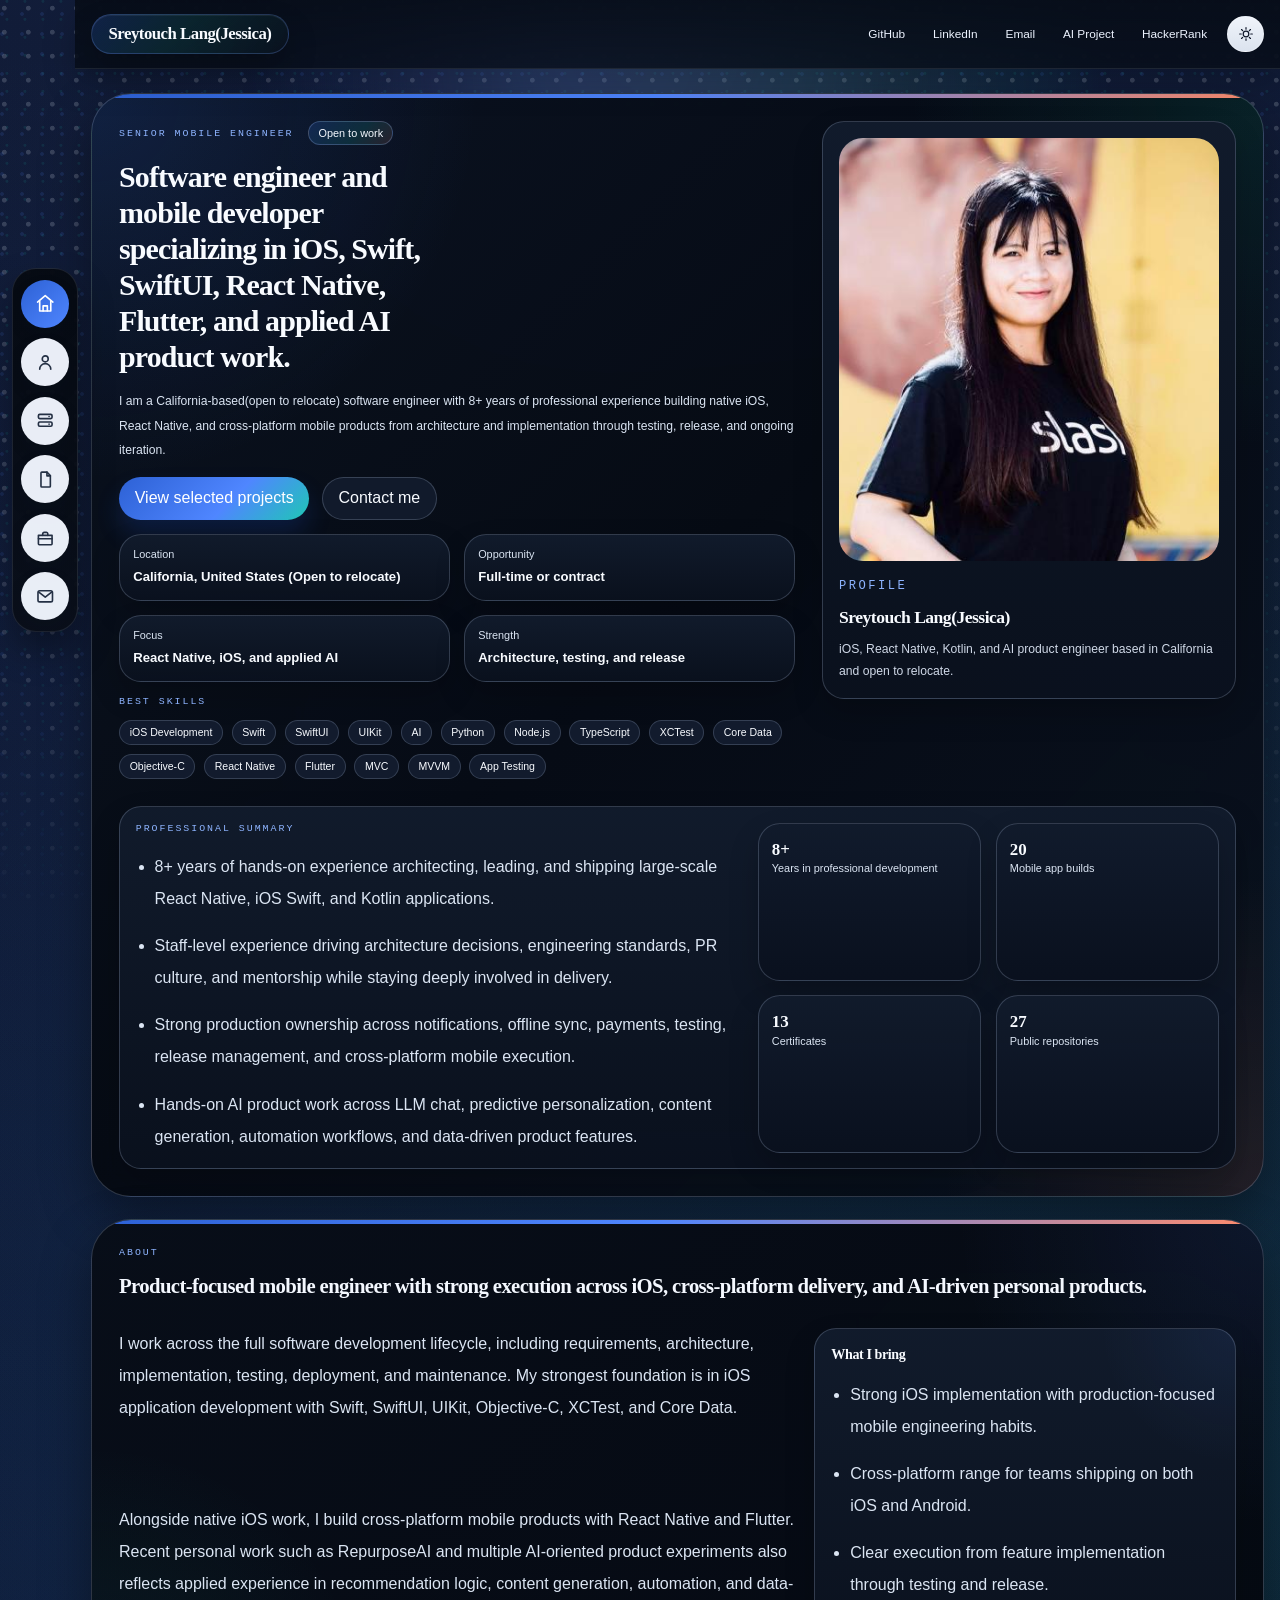
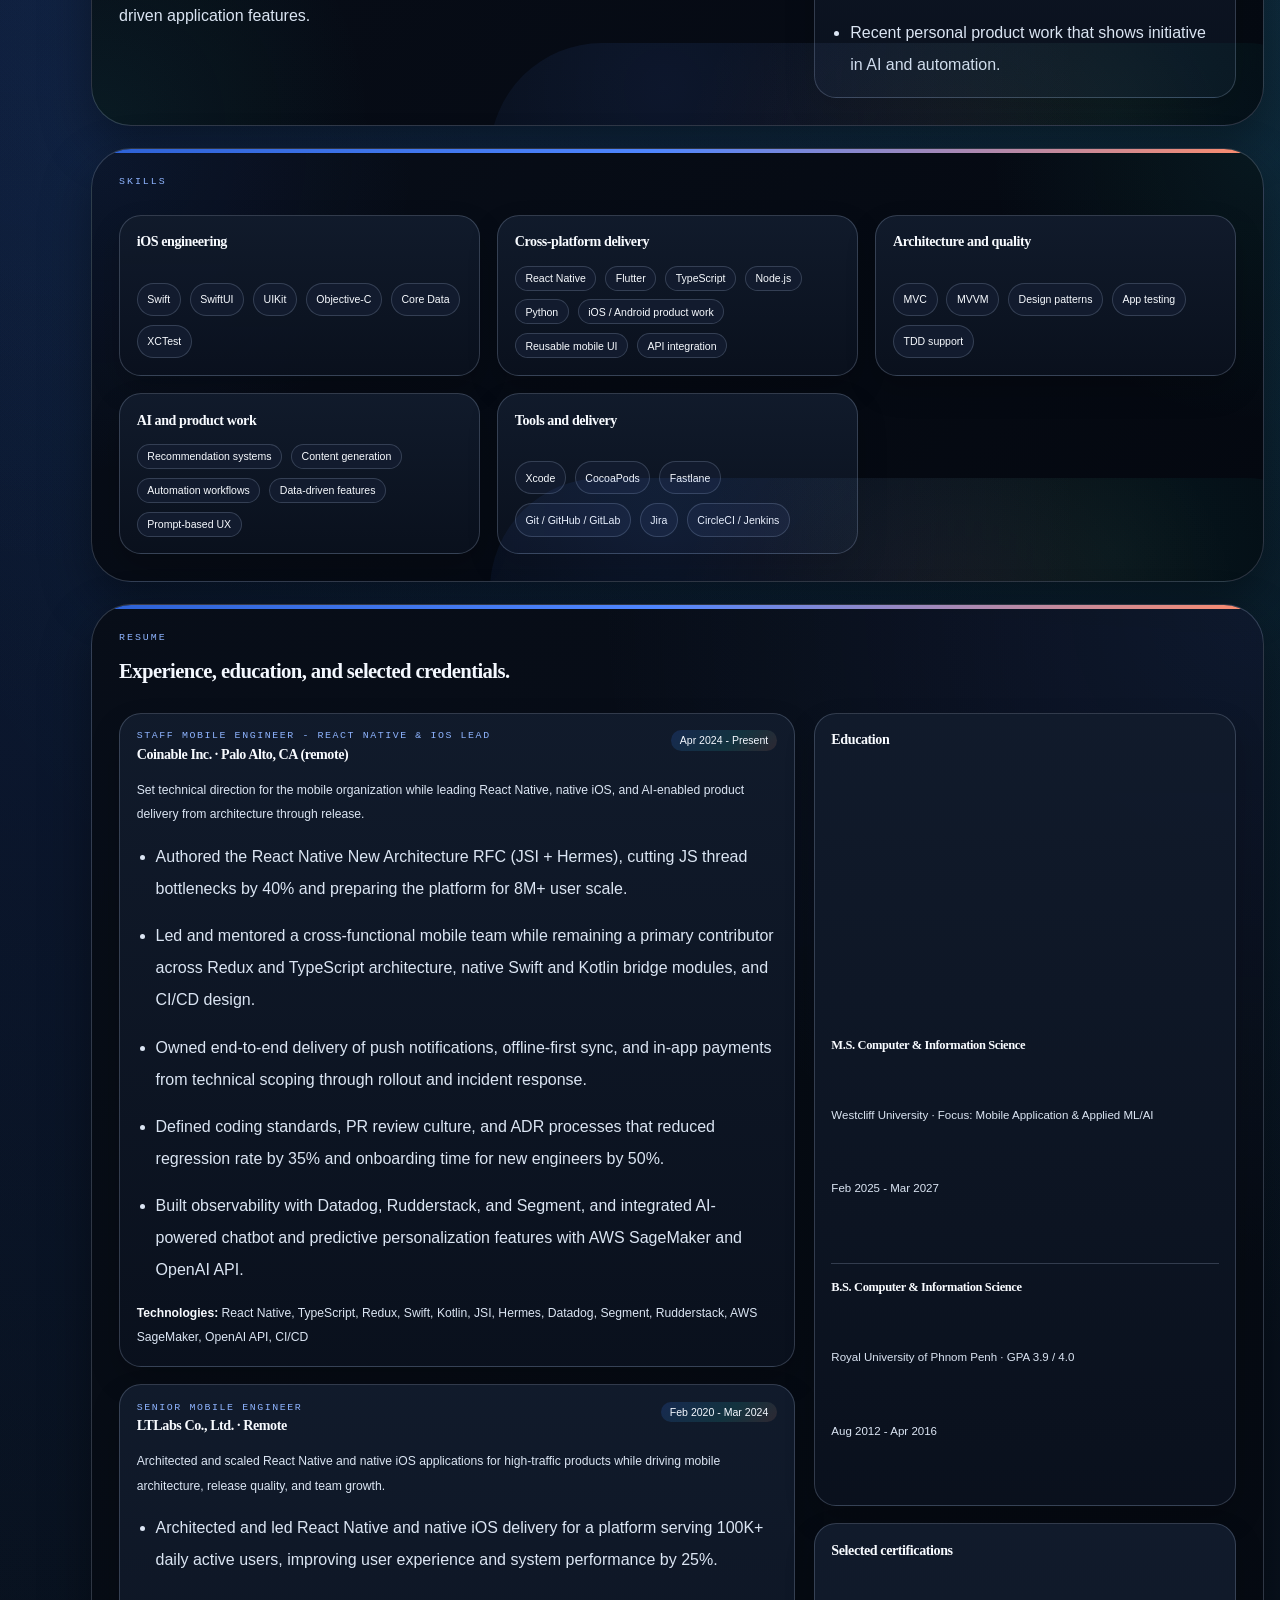
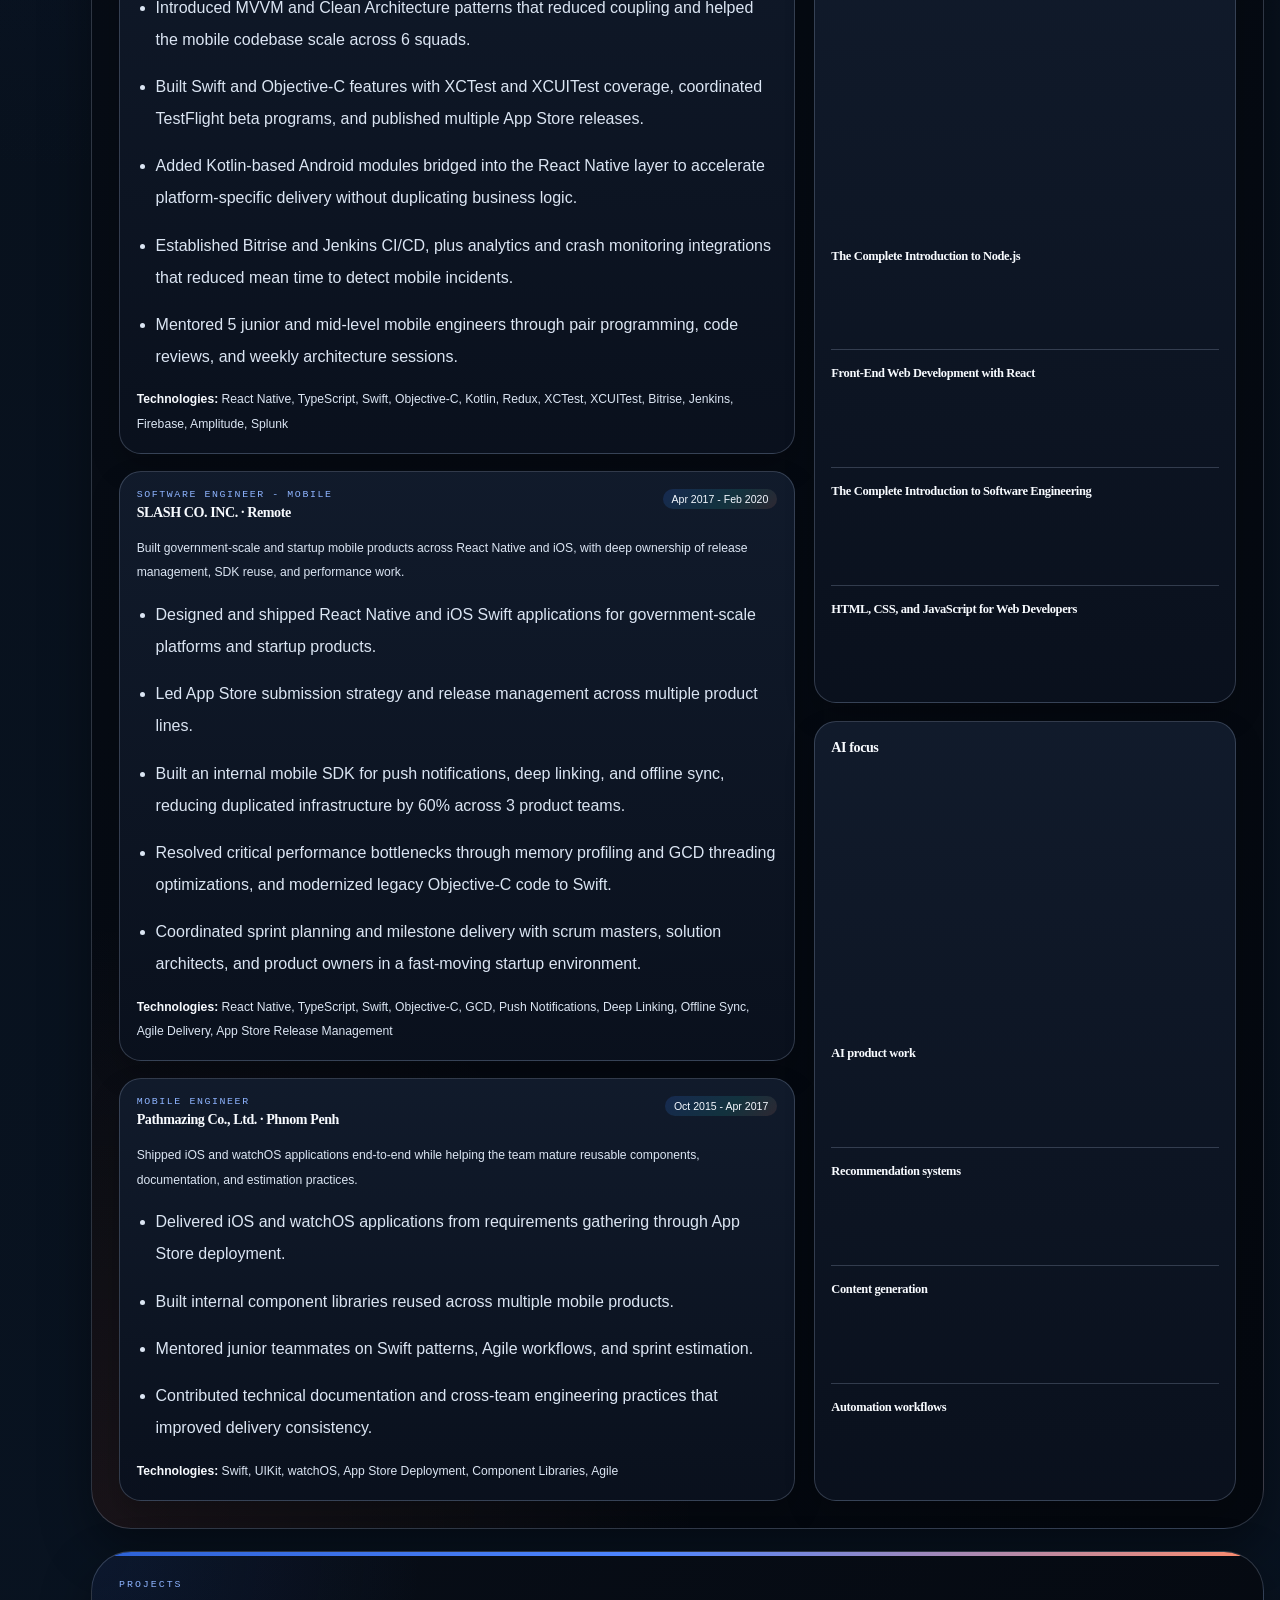
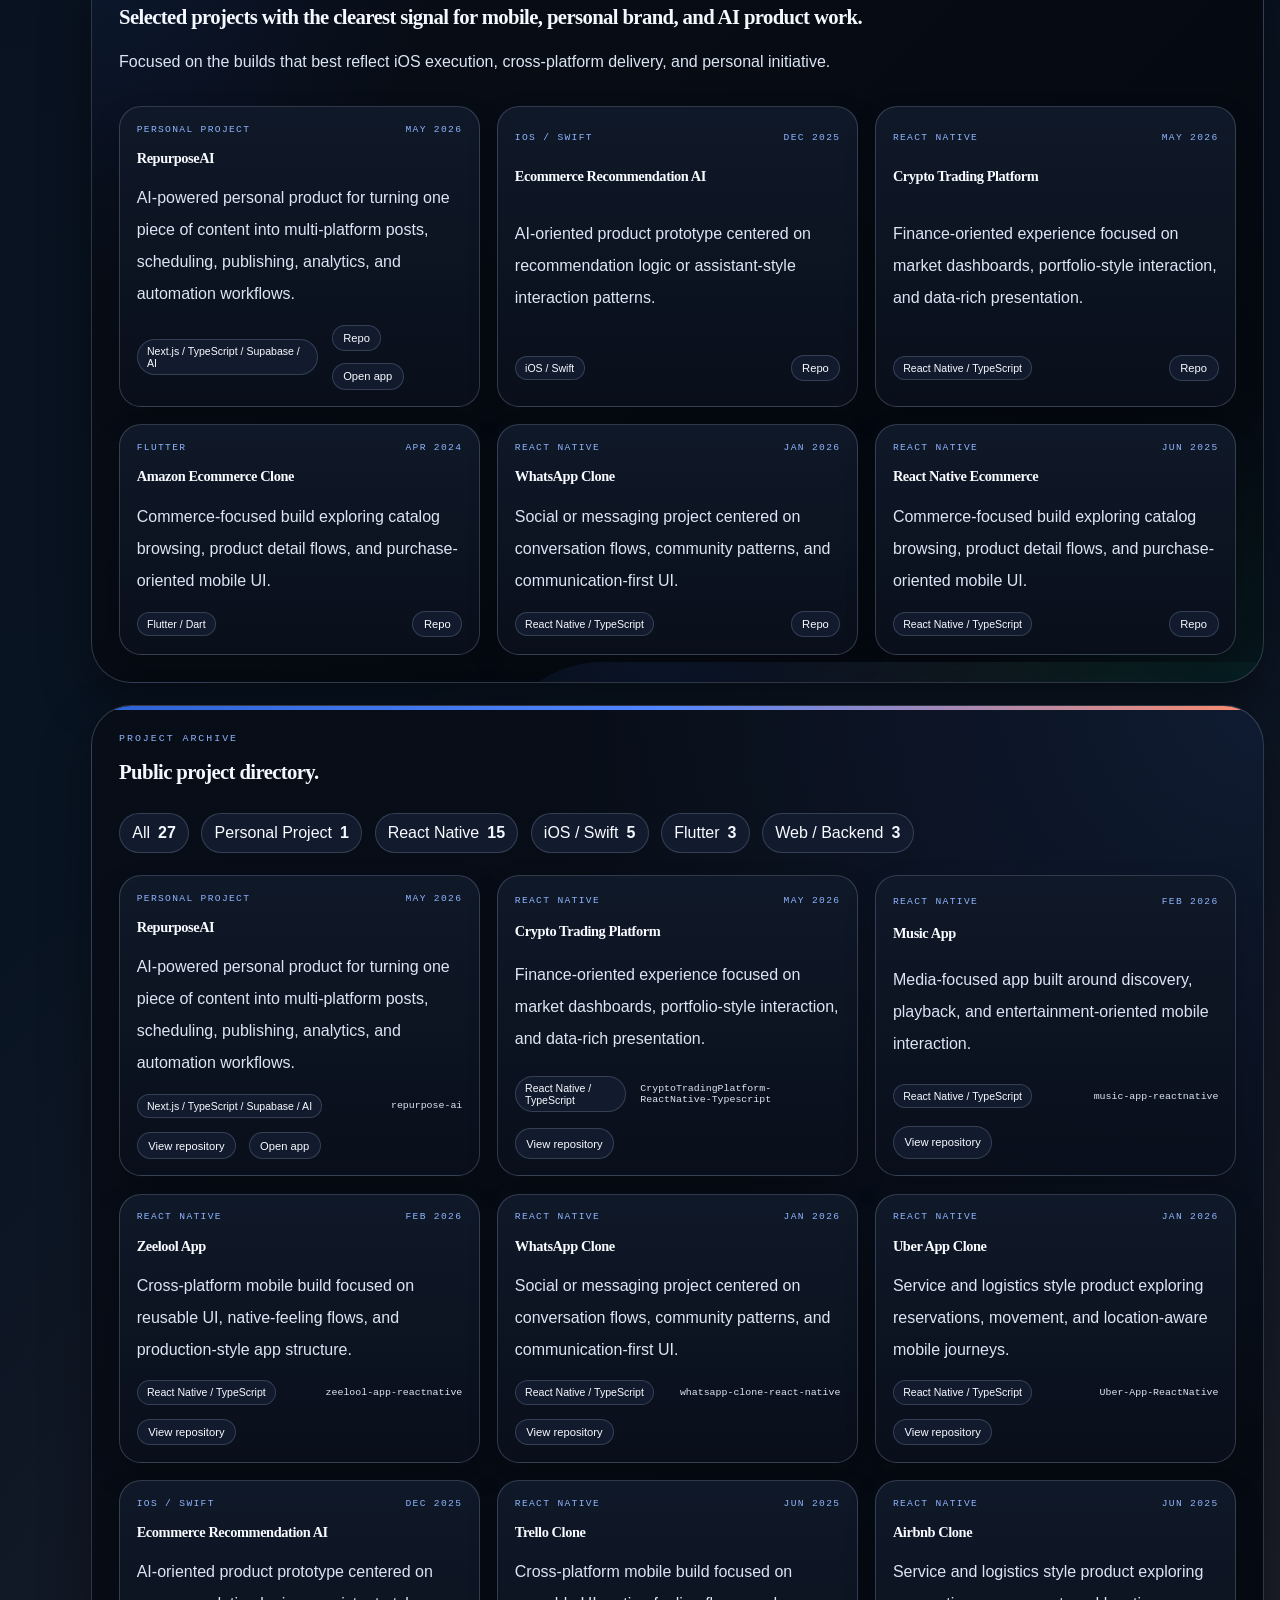
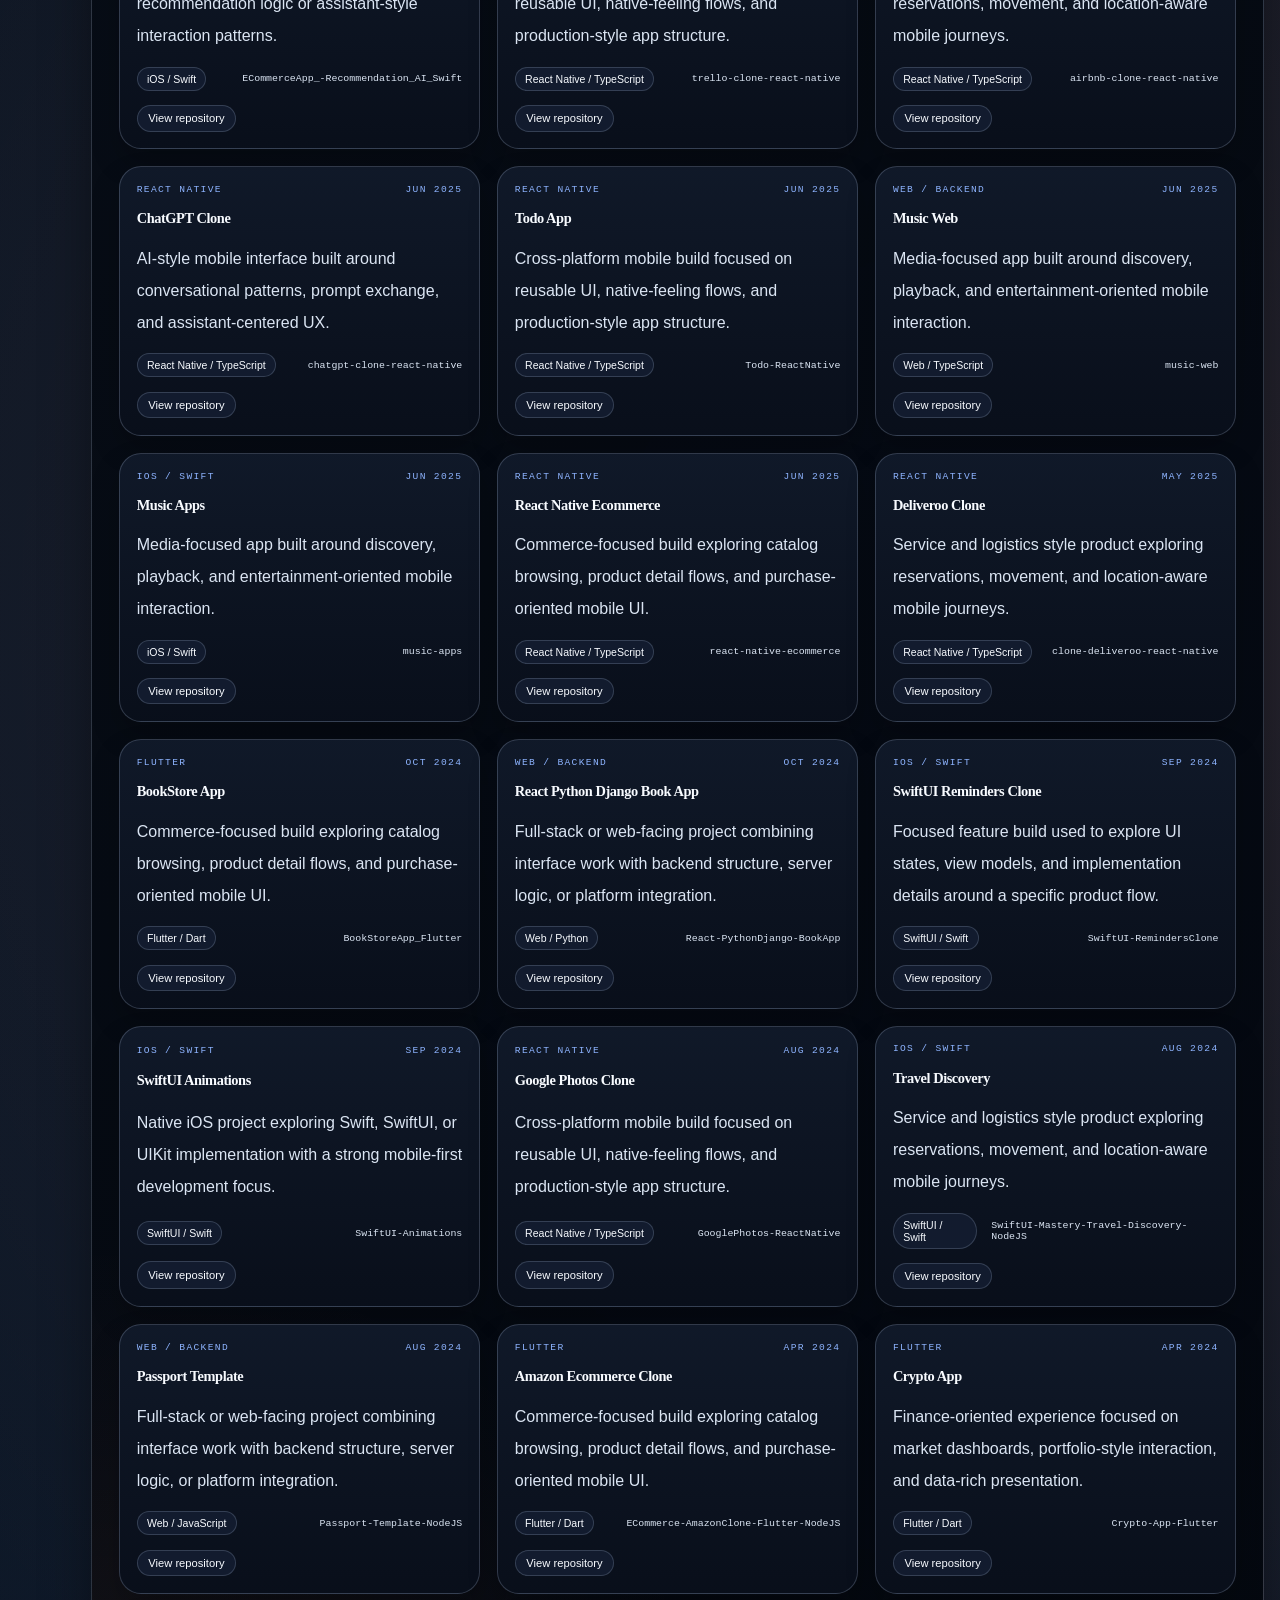
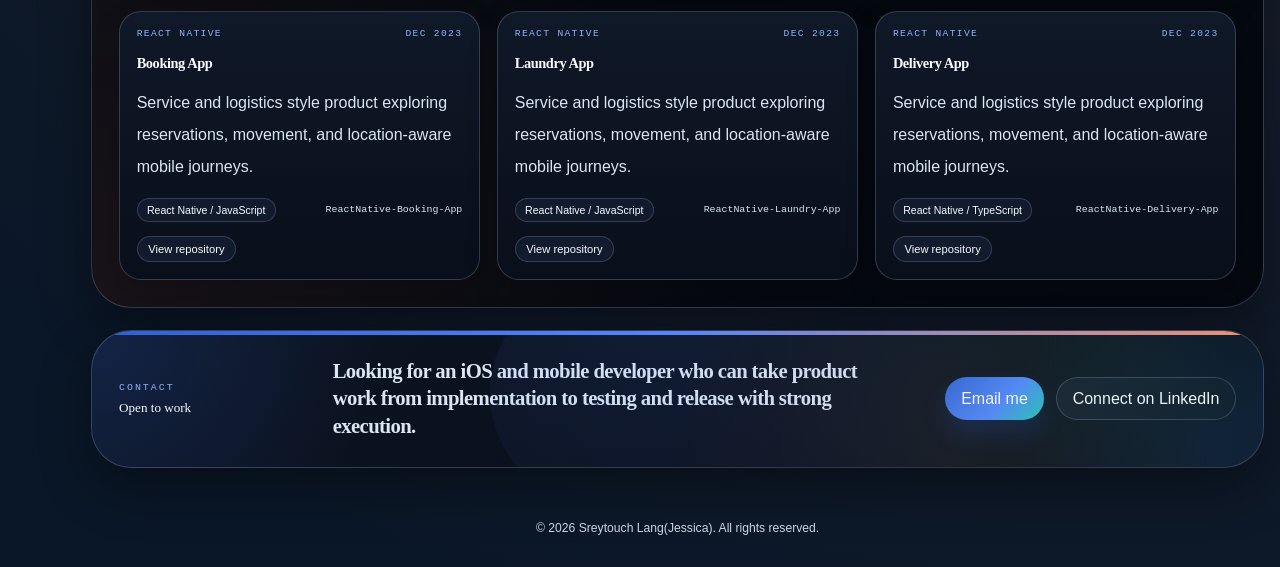
==== commit 2403d899: "Remove mobile icon nav row" ====
--- a/index.html
+++ b/index.html
@@ -8,8 +8,8 @@
       content="Portfolio for Sreytouch Lang(Jessica), a software engineer and mobile developer specializing in iOS, Flutter, and React Native."
     >
     <title>Sreytouch Lang(Jessica) | Mobile Developer Portfolio</title>
-    <script type="module" crossorigin src="/assets/index-DqNSiqrT.js"></script>
-    <link rel="stylesheet" crossorigin href="/assets/index-CdF9XjpF.css">
+    <script type="module" crossorigin src="/assets/index-8TSIA0a3.js"></script>
+    <link rel="stylesheet" crossorigin href="/assets/index-CD6TOcNX.css">
   </head>
   <body>
     <div id="root"></div>
--- a/assets/index-CD6TOcNX.css
+++ b/assets/index-CD6TOcNX.css
@@ -0,0 +1 @@
+:root{color-scheme:light dark;--bg: #ffffff;--bg-accent: #f5f8fe;--surface: rgba(255, 255, 255, .98);--surface-soft: #f8fbff;--surface-accent: #edf3ff;--ink: #111827;--muted: #475569;--line: #dbe4f0;--accent: #163d8f;--accent-strong: #0f2f69;--accent-soft: #eaf1ff;--accent-cool: #245fbc;--accent-mint: #0ea5a4;--warm: #ff8a63;--shadow: 0 18px 42px rgba(17, 24, 39, .06);--dot-primary: rgba(22, 61, 143, .16);--dot-secondary: rgba(14, 165, 164, .12);--dot-tertiary: rgba(255, 138, 99, .1);--page-background: radial-gradient(circle at 50% -10%, rgba(36, 95, 188, .14), transparent 32%), radial-gradient(circle at 6% 22%, rgba(22, 61, 143, .1), transparent 22%), radial-gradient(circle at 94% 18%, rgba(14, 165, 164, .08), transparent 20%), linear-gradient(180deg, #f7fbff 0%, #ffffff 36%, #f6f9ff 72%, #fff8f3 100%);--serif: "Iowan Old Style", "Palatino Linotype", "Book Antiqua", "Times New Roman", serif;--sans: "Avenir Next", "Segoe UI", "Helvetica Neue", sans-serif;--mono: "SFMono-Regular", "IBM Plex Mono", Consolas, monospace}*{box-sizing:border-box}html{scroll-behavior:smooth}body{margin:0;font-family:var(--sans);color:var(--ink);background:var(--page-background);overflow-x:hidden}a{color:inherit;text-decoration:none}button{font:inherit}#root{min-height:100vh}.page-shell{position:relative;isolation:isolate;min-height:100vh;padding-left:4.7rem;background:var(--page-background);background-size:auto;background-position:center top;color:var(--ink)}.page-shell:before,.page-shell:after{content:"";position:fixed;z-index:-1;pointer-events:none;top:0;right:0;bottom:0;left:0}.page-shell:before{background:radial-gradient(circle at 18% 34%,var(--dot-primary) 0 2px,transparent 2.8px),radial-gradient(circle at 70% 20%,var(--dot-secondary) 0 1.5px,transparent 2.25px),radial-gradient(circle at 83% 74%,var(--dot-tertiary) 0 1.1px,transparent 1.9px);background-size:24px 24px,20px 20px,18px 18px;background-position:0 0,8px 10px,10px 6px;opacity:.56;mask-image:radial-gradient(circle at 26% 42%,rgba(0,0,0,.98) 0,rgba(0,0,0,.9) 20%,rgba(0,0,0,.3) 42%,transparent 64%),radial-gradient(circle at 86% 18%,rgba(0,0,0,.82) 0,rgba(0,0,0,.24) 36%,transparent 56%),linear-gradient(180deg,rgba(0,0,0,.68),rgba(0,0,0,.3) 70%,transparent 96%);-webkit-mask-image:radial-gradient(circle at 26% 42%,rgba(0,0,0,.98) 0,rgba(0,0,0,.9) 20%,rgba(0,0,0,.3) 42%,transparent 64%),radial-gradient(circle at 86% 18%,rgba(0,0,0,.82) 0,rgba(0,0,0,.24) 36%,transparent 56%),linear-gradient(180deg,rgba(0,0,0,.68),rgba(0,0,0,.3) 70%,transparent 96%);animation:dotFieldFloat 22s ease-in-out infinite alternate}.page-shell:after{inset:auto auto auto 50%;top:-11rem;width:56rem;height:34rem;border-radius:999px;transform:translate(-50%);background:radial-gradient(circle,#245fbc29,#245fbc00 70%);filter:blur(22px);opacity:.95;animation:heroGlowFloat 18s ease-in-out infinite alternate}.site-header{position:sticky;top:0;z-index:20;border-bottom:1px solid rgba(216,223,232,.9);background:#ffffffeb;-webkit-backdrop-filter:blur(14px);backdrop-filter:blur(14px);box-shadow:0 10px 26px #0a162c14}.site-header__inner,.portfolio{width:min(1200px,calc(100% - 2rem));margin:0 auto}.site-header__inner{display:flex;flex-wrap:wrap;align-items:center;justify-content:space-between;gap:.9rem;padding:.88rem 0}.brand{display:inline-flex;align-items:center;justify-content:center;padding:.56rem 1.02rem;border-radius:999px;border:1px solid rgba(22,61,143,.24);background:linear-gradient(135deg,#163d8f1f,#0ea5a414 46%,#fffffff0);box-shadow:inset 0 1px #ffffffc2,0 10px 20px #1118270f;font-family:var(--serif);font-size:1.05rem;letter-spacing:-.03em;color:var(--ink);font-weight:800;white-space:nowrap;transition:transform .16s ease,border-color .16s ease,background .16s ease,box-shadow .16s ease}.brand:hover{transform:translateY(-1px);border-color:#245fbc57;background:linear-gradient(135deg,#163d8f2e,#0ea5a41a 48%,#fffffff7);box-shadow:inset 0 1px #fffc,0 12px 24px #11182714}.site-links{margin-left:auto;min-width:0;gap:.5rem;align-items:center;justify-content:flex-end}.theme-toggle{display:inline-flex;align-items:center;justify-content:center;width:2.3rem;height:2.3rem;padding:0;border:1px solid var(--line);border-radius:999px;background:linear-gradient(180deg,#fffffffa,#f4f8ffe6);color:var(--accent-strong);font-weight:600;flex:0 0 auto;cursor:pointer;transition:transform .16s ease,background .16s ease,color .16s ease,border-color .16s ease}.theme-toggle:hover{transform:translateY(-1px);background:#e7efffeb}.theme-toggle svg{width:1rem;height:1rem}.side-rail{position:fixed;left:.78rem;top:50%;z-index:30;display:grid;gap:.66rem;padding:.66rem .48rem;border:1px solid var(--line);background:linear-gradient(180deg,#fffffff5,#f6f9fff0);border-radius:24px;box-shadow:0 16px 32px #11182714;transform:translateY(-50%);animation:railFloat 8s ease-in-out infinite}.side-rail__link{position:relative;overflow:visible;display:inline-flex;align-items:center;justify-content:center;width:3rem;height:3rem;border-radius:999px;background:#fffffffa;color:#425168;box-shadow:0 8px 18px #11182714;transition:transform .16s ease,background .16s ease,color .16s ease}.side-rail__link svg{width:1.28rem;height:1.28rem}.side-rail__tooltip{position:absolute;left:calc(100% + .85rem);top:50%;padding:.48rem .78rem;border:1px solid rgba(22,61,143,.18);border-radius:999px;background:linear-gradient(135deg,#fffffffa,#f2f7fff2);color:var(--ink);font-size:.74rem;font-weight:600;line-height:1;white-space:nowrap;box-shadow:0 12px 26px #1118271f;opacity:0;visibility:hidden;pointer-events:none;transform:translateY(-50%) translate(-8px);transition:opacity .16s ease,visibility .16s ease,transform .16s ease}.side-rail__link:hover .side-rail__tooltip,.side-rail__link:focus-visible .side-rail__tooltip{opacity:1;visibility:visible;transform:translateY(-50%) translate(0)}.side-rail__link:hover{transform:translateY(-2px);background:#eef4ff;color:var(--accent-strong)}.side-rail__link:focus-visible{outline:2px solid rgba(36,95,188,.32);outline-offset:3px}.side-rail__link--active{background:linear-gradient(135deg,var(--accent),var(--accent-cool));color:#fff}.visually-hidden{position:absolute;width:1px;height:1px;padding:0;margin:-1px;overflow:hidden;clip:rect(0,0,0,0);white-space:nowrap;border:0}.page-shell.theme-dark{color-scheme:dark;--bg: #07101c;--bg-accent: #0f1a2b;--surface: rgba(16, 24, 39, .98);--surface-soft: #121d31;--surface-accent: #1a315f;--ink: #f8fbff;--muted: #d0d9e8;--line: rgba(175, 192, 219, .24);--accent: #2d61d5;--accent-strong: #f4f8ff;--accent-soft: rgba(45, 97, 213, .18);--accent-cool: #4f86ff;--accent-mint: #1fc7b5;--warm: #ff8c6b;--shadow: 0 20px 50px rgba(0, 0, 0, .38);--dot-primary: rgba(231, 237, 248, .28);--dot-secondary: rgba(79, 134, 255, .2);--dot-tertiary: rgba(31, 199, 181, .16);--page-background: radial-gradient(circle at 50% -12%, rgba(86, 132, 255, .26), transparent 34%), radial-gradient(circle at 10% 20%, rgba(37, 73, 166, .22), transparent 24%), radial-gradient(circle at 92% 18%, rgba(31, 199, 181, .14), transparent 20%), radial-gradient(circle at 88% 82%, rgba(255, 140, 107, .12), transparent 24%), linear-gradient(180deg, #040812 0%, #08111d 38%, #0a1728 100%)}.page-shell.theme-dark:before{opacity:.72;mask-image:radial-gradient(circle at 26% 40%,rgba(0,0,0,1) 0,rgba(0,0,0,.9) 22%,rgba(0,0,0,.34) 44%,transparent 66%),radial-gradient(circle at 84% 16%,rgba(0,0,0,.92) 0,rgba(0,0,0,.28) 34%,transparent 54%),linear-gradient(180deg,rgba(0,0,0,.86),rgba(0,0,0,.48) 72%,transparent 98%);-webkit-mask-image:radial-gradient(circle at 26% 40%,rgba(0,0,0,1) 0,rgba(0,0,0,.9) 22%,rgba(0,0,0,.34) 44%,transparent 66%),radial-gradient(circle at 84% 16%,rgba(0,0,0,.92) 0,rgba(0,0,0,.28) 34%,transparent 54%),linear-gradient(180deg,rgba(0,0,0,.86),rgba(0,0,0,.48) 72%,transparent 98%)}.page-shell.theme-dark:after{background:radial-gradient(circle at 42% 42%,#5684ff38,#5684ff00 54%),radial-gradient(circle at 68% 40%,#1fc7b524,#1fc7b500 58%),radial-gradient(circle at 55% 62%,#ff8c6b1a,#ff8c6b00 60%)}.page-shell.theme-dark .site-header{border-bottom-color:#94a3b829;background:linear-gradient(180deg,#070d18f0,#070d18d1);box-shadow:0 14px 34px #0003}.page-shell.theme-dark .brand{border-color:#749dff3d;background:linear-gradient(135deg,#2d61d53d,#1fc7b51f 44%,#0a121feb);box-shadow:inset 0 1px #ffffff0f,0 14px 30px #0000003d}.page-shell.theme-dark .brand:hover{border-color:#8fade261;background:linear-gradient(135deg,#376de44d,#1fc7b529 46%,#0b1424f0)}.page-shell.theme-dark .side-rail{border-color:#94a3b829;background:linear-gradient(180deg,#060a12f5,#0a0f19f0);box-shadow:0 18px 34px #00000057}.page-shell.theme-dark .side-rail__link{background:#f3f7fff5;color:#243044}.page-shell.theme-dark .side-rail__link:hover{background:#dfe9fffa;color:#143b96}.page-shell.theme-dark .side-rail__link--active{background:linear-gradient(135deg,var(--accent),var(--accent-cool));color:#fff}.page-shell.theme-dark .side-rail__tooltip{border-color:#749dff3d;background:linear-gradient(135deg,#101b2cf5,#0a121ff0);color:#eef4ff;box-shadow:0 16px 30px #00000047}.page-shell.theme-dark .theme-toggle{background:linear-gradient(180deg,#f4f8fffa,#e4ecf8f5);color:#0f172a;border-color:#ffffff47}.page-shell.theme-dark .theme-toggle:hover{background:#fff}.page-shell.theme-dark .site-links a{color:#edf3ff}.site-nav,.site-links,.hero-actions,.card-links,.filter-row,.contact-actions{display:flex;flex-wrap:wrap;gap:.78rem}.site-nav{justify-content:center}.site-nav a,.site-links a{padding:.32rem .48rem;border-radius:999px;color:var(--muted);font-size:.74rem;transition:color .16s ease,background .16s ease}.site-nav a:hover,.site-links a:hover{color:var(--accent-strong);background:#e7efffe6}.page-shell.theme-dark .site-links a:hover{color:#fff;background:#2d61d53d}.portfolio{padding:1.52rem 0 3.3rem}.site-footer{width:min(1200px,calc(100% - 2rem));margin:0 auto;padding:0 0 2rem;text-align:center;color:var(--muted);font-size:.76rem}.site-footer p{margin:0}.section-card{position:relative;overflow:hidden;border:1px solid var(--line);border-radius:40px;background:linear-gradient(180deg,#fffffffc,#f7fafff7);box-shadow:var(--shadow);-webkit-backdrop-filter:blur(10px);backdrop-filter:blur(10px);padding:1.68rem;opacity:0;transform:translateY(18px);animation:sectionReveal .78s cubic-bezier(.2,.8,.2,1) forwards}.section-card:before{content:"";position:absolute;inset:0 0 auto 0;height:4px;background:linear-gradient(90deg,var(--accent),var(--accent-cool) 48%,var(--warm))}.section-card:after{content:"";position:absolute;inset:auto -8% -28% 34%;height:14rem;border-radius:999px;background:radial-gradient(circle,#245fbc14,#245fbc00 72%);pointer-events:none}.page-shell:not(.theme-dark) .section-card:after{background:radial-gradient(circle,#0ea5a414,#0ea5a400 60%),radial-gradient(circle at 70% 30%,#ff8a6314,#ff8a6300 62%);animation:lightGlowSweep 18s ease-in-out infinite alternate}.section-card+.section-card{margin-top:1.38rem}.page-shell.theme-dark .section-card{background:linear-gradient(180deg,#0c1422fc,#070c16f7)}.page-shell.theme-dark .section-card:after{background:radial-gradient(circle at 20% 20%,#4f86ff1a,#4f86ff00 58%),radial-gradient(circle at 72% 34%,#1fc7b514,#1fc7b500 56%),radial-gradient(circle at 54% 72%,#ff8c6b12,#ff8c6b00 58%)}.section-card:nth-of-type(2){animation-delay:80ms}.section-card:nth-of-type(3){animation-delay:.14s}.section-card:nth-of-type(4){animation-delay:.2s}.section-card:nth-of-type(5){animation-delay:.26s}.section-card:nth-of-type(6){animation-delay:.32s}#home{background:radial-gradient(circle at top left,rgba(22,61,143,.11),transparent 24%),radial-gradient(circle at top right,rgba(14,165,164,.08),transparent 22%),radial-gradient(circle at bottom right,rgba(255,138,99,.08),transparent 20%),linear-gradient(135deg,#ecf5fffa,#fffffffc 48%,#fffaf7f7)}.page-shell.theme-dark #home{background:radial-gradient(circle at top left,rgba(45,97,213,.18),transparent 24%),radial-gradient(circle at top right,rgba(31,199,181,.12),transparent 22%),radial-gradient(circle at bottom right,rgba(255,140,107,.1),transparent 20%),linear-gradient(135deg,#0b1321fc,#060b14fc 48%,#0a121ff7)}#about{background:radial-gradient(circle at top right,rgba(36,95,188,.09),transparent 24%),radial-gradient(circle at bottom left,rgba(14,165,164,.06),transparent 24%),linear-gradient(135deg,#f6fbfffc,#fffbf9fa)}.page-shell.theme-dark #about{background:radial-gradient(circle at top right,rgba(79,134,255,.1),transparent 24%),radial-gradient(circle at bottom left,rgba(31,199,181,.08),transparent 22%),linear-gradient(135deg,#080e18fa,#050911fa)}#skills{background:radial-gradient(circle at top left,rgba(22,61,143,.09),transparent 26%),radial-gradient(circle at top right,rgba(14,165,164,.07),transparent 24%),linear-gradient(135deg,#f1f8fffc,#fcfffffa)}.page-shell.theme-dark #skills{background:radial-gradient(circle at top left,rgba(45,97,213,.11),transparent 26%),radial-gradient(circle at top right,rgba(31,199,181,.08),transparent 22%),linear-gradient(135deg,#080e18fa,#04080ffa)}#resume{background:radial-gradient(circle at top right,rgba(36,95,188,.08),transparent 24%),radial-gradient(circle at bottom left,rgba(255,138,99,.06),transparent 22%),linear-gradient(135deg,#f6f9fffc,#fffbf8fa)}.page-shell.theme-dark #resume{background:radial-gradient(circle at top right,rgba(79,134,255,.1),transparent 24%),radial-gradient(circle at bottom left,rgba(255,140,107,.08),transparent 22%),linear-gradient(135deg,#080e18fa,#04080ffa)}#projects{background:radial-gradient(circle at top left,rgba(22,61,143,.09),transparent 24%),radial-gradient(circle at bottom right,rgba(14,165,164,.06),transparent 24%),linear-gradient(135deg,#f5f9fffc,#f8fffefa)}.page-shell.theme-dark #projects{background:radial-gradient(circle at top left,rgba(45,97,213,.12),transparent 24%),radial-gradient(circle at bottom right,rgba(31,199,181,.08),transparent 22%),linear-gradient(135deg,#080e18fa,#04080ffa)}#project-directory{background:radial-gradient(circle at top right,rgba(36,95,188,.09),transparent 24%),radial-gradient(circle at bottom left,rgba(255,138,99,.06),transparent 24%),linear-gradient(135deg,#f1f7fffc,#fffdfafa)}.page-shell.theme-dark #project-directory{background:radial-gradient(circle at top right,rgba(79,134,255,.12),transparent 24%),radial-gradient(circle at bottom left,rgba(255,140,107,.08),transparent 22%),linear-gradient(135deg,#080e18fa,#04080ffa)}.hero{display:grid;grid-template-columns:minmax(0,1.55fr) minmax(320px,.95fr);grid-template-areas:"copy portrait" "aside aside";align-items:start;gap:1.72rem}.hero-copy,.hero-portrait-card,.hero-aside,.about-copy,.about-card,.skill-card,.experience-card,.sidebar-card,.project-card,.catalog-card{display:grid;gap:.9rem}.hero-copy{grid-area:copy}.hero-portrait-card{grid-area:portrait;align-content:start;padding:1rem}.hero-aside{grid-area:aside;grid-template-columns:minmax(0,1.25fr) minmax(300px,.95fr);align-items:start}.hero-topline{display:flex;align-items:center;gap:.92rem;flex-wrap:wrap}.eyebrow,.role-label,.card-topline{font-family:var(--mono);text-transform:uppercase}.eyebrow{margin:0;color:var(--accent);font-size:.62rem;letter-spacing:.2em}.status-pill,.period-badge,.stack-pill,.skill-pill,.skill-token,.filter-chip,.card-links a{display:inline-flex;align-items:center;justify-content:center;border-radius:999px}.status-pill{padding:.3rem .58rem;background:linear-gradient(135deg,#163d8f1a,#ffffffeb);color:var(--accent-strong);font-size:.68rem;border:1px solid rgba(22,61,143,.2)}.hero h1,.section-heading h2,.contact-card h2,.project-card h3,.catalog-card h3,.about-card h3,.skill-card h3,.experience-card h3,.sidebar-card h3,.sidebar-entry h4{margin:0;font-family:var(--serif);letter-spacing:-.03em}.hero h1{max-width:22ch;font-size:clamp(1.36rem,2.34vw,1.9rem);line-height:1.2}.lede,.section-note,.about-copy p,.project-card p,.catalog-card p,.entry-summary,.tech-line,.contact-card h2,.repo-label,.sidebar-entry p,.sidebar-entry span,.metric-card span,.fact-card span,.summary-list li,.plain-list li{color:var(--muted)}.lede,.section-note,.about-copy p,.project-card p,.catalog-card p,.entry-summary,.tech-line,.contact-card h2,.summary-list li,.plain-list li{line-height:2}.lede{margin:0;max-width:44rem;font-size:.76rem}.primary-link,.ghost-link{display:inline-flex;align-items:center;justify-content:center;padding:.72rem .98rem;border-radius:999px;transition:transform .16s ease,box-shadow .16s ease,background .16s ease,border-color .16s ease}.primary-link{background:linear-gradient(135deg,var(--accent),var(--accent-cool) 58%,var(--accent-mint));color:#fff;box-shadow:0 14px 24px #1e55d733}.ghost-link{border:1px solid var(--line);background:#ffffffdb;color:var(--ink)}.page-shell.theme-dark .ghost-link{background:#121c2cf5;border-color:#afc0db3d;color:var(--ink)}.primary-link:hover,.ghost-link:hover,.card-links a:hover,.filter-chip:hover{transform:translateY(-1px)}.fact-grid,.metric-grid{display:grid;grid-template-columns:repeat(2,minmax(0,1fr));gap:.9rem}.fact-card,.metric-card,.hero-portrait-card,.hero-aside,.about-card,.skill-card,.experience-card,.sidebar-card,.project-card,.catalog-card{border:1px solid var(--line);background:linear-gradient(180deg,#fffffff7,#f4f8ffe8);border-radius:22px;box-shadow:0 10px 26px #1522380a;transition:transform .18s ease,box-shadow .18s ease,border-color .18s ease,background .18s ease}.page-shell.theme-dark .fact-card,.page-shell.theme-dark .metric-card,.page-shell.theme-dark .hero-portrait-card,.page-shell.theme-dark .hero-aside,.page-shell.theme-dark .about-card,.page-shell.theme-dark .skill-card,.page-shell.theme-dark .experience-card,.page-shell.theme-dark .sidebar-card,.page-shell.theme-dark .project-card,.page-shell.theme-dark .catalog-card{background:linear-gradient(180deg,#111b2cfa,#0a111ef5);box-shadow:0 14px 30px #0003}.fact-card,.metric-card{padding:.82rem}.fact-card strong,.metric-card strong{display:block;color:var(--ink);font-size:.82rem;line-height:1.5}.fact-card span,.metric-card span{display:block;font-size:.68rem;margin-bottom:.42rem}.hero-skill-group{display:grid;gap:.8rem}.hero-summary-copy{display:grid;gap:1.05rem}.portrait-frame{position:relative;overflow:hidden;border-radius:24px;aspect-ratio:4 / 4.45;background:radial-gradient(circle at top center,rgba(36,95,188,.16),transparent 48%),linear-gradient(180deg,#dfe9ffcc,#f6f9ff8f)}.page-shell.theme-dark .portrait-frame{background:radial-gradient(circle at top center,rgba(79,134,255,.2),transparent 48%),linear-gradient(180deg,#121e34f5,#0a121ff0)}.portrait-image{display:block;width:100%;height:100%;object-fit:cover;object-position:62% 18%}.portrait-copy{display:grid;gap:.6rem}.portrait-copy h3{margin:0;font-family:var(--serif);letter-spacing:-.03em;font-size:1.1rem;color:var(--ink)}.portrait-copy p{margin:0;color:var(--muted);font-size:.76rem;line-height:1.82}.skill-pill-row,.skill-list{display:flex;flex-wrap:wrap;gap:.55rem}.skill-pill,.skill-token{padding:.34rem .6rem;border:1px solid rgba(30,85,215,.15);background:linear-gradient(180deg,#fffffffa,#e7efffb3);color:var(--ink);font-size:.66rem;line-height:1.15}.page-shell.theme-dark .skill-pill,.page-shell.theme-dark .skill-token,.page-shell.theme-dark .stack-pill,.page-shell.theme-dark .card-links a,.page-shell.theme-dark .filter-chip{background:#131d2ff5;border-color:#afc0db38;color:var(--ink)}.hero-aside{align-content:start;padding:.98rem;background:radial-gradient(circle at top right,rgba(22,61,143,.06),transparent 28%),linear-gradient(180deg,#fffffffc,#f3f8fff0)}.hero-aside .metric-grid{height:100%}.summary-list,.plain-list{margin:0;padding-left:1.18rem;display:grid;gap:.96rem}.metric-card{min-height:78px}.metric-card strong{font-size:1.06rem;font-family:var(--serif)}.section-heading{display:grid;gap:.92rem;margin-bottom:1.72rem}.section-heading h2,.contact-card h2{font-size:clamp(1rem,1.62vw,1.34rem);line-height:1.32;color:var(--accent-strong)}.section-note,.project-card p,.catalog-card p,.entry-summary,.tech-line,.about-copy p{margin:0}.about-grid,.resume-layout{display:grid;grid-template-columns:minmax(0,1.6fr) minmax(280px,1fr);gap:1.18rem}.about-card,.skill-card,.experience-card,.sidebar-card,.project-card,.catalog-card{padding:1.04rem}.about-card{background:radial-gradient(circle at top right,rgba(22,61,143,.06),transparent 24%),linear-gradient(180deg,#fffffffc,#f5f9fff2)}.page-shell.theme-dark .about-card{background:radial-gradient(circle at top right,rgba(79,134,255,.08),transparent 24%),linear-gradient(180deg,#111b2cfa,#0a111ef5)}.skill-card:nth-child(1){background:linear-gradient(180deg,#e9f2fffa,#fffffff0)}.skill-card:nth-child(2){background:linear-gradient(180deg,#ebfbf8fa,#fffffff0)}.skill-card:nth-child(3){background:linear-gradient(180deg,#fff5f1fa,#fffffff0)}.skill-card:nth-child(4){background:linear-gradient(180deg,#f0f7fffa,#fffffff0)}.skill-card:nth-child(5){background:linear-gradient(180deg,#f1fcf9fa,#fffffff0)}.page-shell.theme-dark .skill-card:nth-child(1),.page-shell.theme-dark .skill-card:nth-child(2),.page-shell.theme-dark .skill-card:nth-child(3),.page-shell.theme-dark .skill-card:nth-child(4),.page-shell.theme-dark .skill-card:nth-child(5){background:linear-gradient(180deg,#111b2cfa,#0a111ef5)}.about-card h3,.skill-card h3,.experience-card h3,.sidebar-card h3{font-size:.88rem;line-height:1.34}.skills-grid{display:grid;grid-template-columns:repeat(3,minmax(0,1fr));gap:1.08rem}.experience-column,.resume-sidebar,.sidebar-stack{display:grid;gap:1.08rem}.experience-top,.catalog-meta,.card-footer,.card-topline{display:flex;align-items:center;justify-content:space-between;gap:.88rem}.experience-top{align-items:flex-start;flex-wrap:wrap}.role-label{margin:0 0 .2rem;color:var(--accent);font-size:.62rem;letter-spacing:.16em}.period-badge{padding:.26rem .56rem;background:linear-gradient(135deg,#1e55d71f,#ffffffeb);color:var(--accent-strong);font-size:.66rem}.entry-summary,.tech-line{font-size:.76rem}.tech-line strong{color:var(--ink)}.sidebar-entry{display:grid;gap:.38rem}.sidebar-entry+.sidebar-entry{padding-top:1rem;border-top:1px solid var(--line)}.sidebar-entry h4{font-size:.78rem}.sidebar-entry p,.sidebar-entry span{margin:0;font-size:.72rem;line-height:1.9}.project-grid,.catalog-grid{display:grid;grid-template-columns:repeat(3,minmax(0,1fr));gap:1.08rem}.project-card,.catalog-card{min-height:204px}.project-card{background:radial-gradient(circle at top right,rgba(22,61,143,.06),transparent 24%),linear-gradient(180deg,#fffffffc,#f4f8fff2);transition:transform .16s ease,box-shadow .16s ease,border-color .16s ease}.page-shell.theme-dark .project-card,.page-shell.theme-dark .catalog-card,.page-shell.theme-dark .contact-card{background:linear-gradient(180deg,#101929fc,#090f1bf7)}.catalog-card{background:linear-gradient(180deg,#fffffffa,#f2f7ffeb);transition:transform .16s ease,box-shadow .16s ease,border-color .16s ease}.project-card:hover,.catalog-card:hover{transform:translateY(-3px);border-color:#1e55d733;box-shadow:0 16px 34px #15223817}.fact-card:hover,.metric-card:hover,.hero-aside:hover,.about-card:hover,.skill-card:hover,.experience-card:hover,.sidebar-card:hover{transform:translateY(-2px);border-color:#245fbc2e;box-shadow:0 16px 34px #15223814}.page-shell.theme-dark .project-card:hover,.page-shell.theme-dark .catalog-card:hover,.page-shell.theme-dark .skill-card:hover,.page-shell.theme-dark .experience-card:hover,.page-shell.theme-dark .about-card:hover,.page-shell.theme-dark .sidebar-card:hover,.page-shell.theme-dark .fact-card:hover,.page-shell.theme-dark .metric-card:hover{border-color:#749dff47;box-shadow:0 18px 38px #0000003d}.card-topline{color:var(--accent);font-size:.6rem;letter-spacing:.14em}.project-card h3,.catalog-card h3{font-size:.9rem;line-height:1.32}.stack-pill{padding:.32rem .58rem;background:linear-gradient(180deg,#fffffffa,#edf2ffdb);border:1px solid var(--line);color:var(--ink);font-size:.66rem}.repo-label{font-family:var(--mono);font-size:.62rem}.card-links a{padding:.38rem .66rem;border:1px solid var(--line);background:#ffffffe6;color:var(--ink);font-size:.7rem}.archive-toolbar{margin-bottom:1.4rem}.filter-row{gap:.78rem}.filter-chip{gap:.5rem;padding:.6rem .76rem;border:1px solid var(--line);background:linear-gradient(180deg,#fffffffa,#f4f8ffe6);color:var(--ink);cursor:pointer}.filter-chip strong{color:var(--accent-strong)}.filter-chip--active{border-color:#1e55d747;background:linear-gradient(135deg,#1e55d721,#0ea5a417,#ff8a6317)}.contact-card{background:radial-gradient(circle at top left,rgba(22,61,143,.11),transparent 24%),radial-gradient(circle at bottom right,rgba(36,95,188,.08),transparent 22%),linear-gradient(135deg,#f2f7fff7,#fffffffc)}.page-shell.theme-dark .contact-card{background:radial-gradient(circle at top left,rgba(45,97,213,.2),transparent 24%),radial-gradient(circle at bottom right,rgba(79,134,255,.14),transparent 22%),linear-gradient(135deg,#0d1524fc,#070c15fc)}.page-shell.theme-dark .eyebrow,.page-shell.theme-dark .role-label,.page-shell.theme-dark .card-topline{color:#8eb4ff}.page-shell.theme-dark .status-pill,.page-shell.theme-dark .period-badge{background:linear-gradient(135deg,#2d61d538,#1fc7b524 58%,#ff8c6b1f);border-color:#8fade24d;color:#f4f8ff}.page-shell.theme-dark .lede,.page-shell.theme-dark .section-note,.page-shell.theme-dark .about-copy p,.page-shell.theme-dark .project-card p,.page-shell.theme-dark .catalog-card p,.page-shell.theme-dark .entry-summary,.page-shell.theme-dark .tech-line,.page-shell.theme-dark .repo-label,.page-shell.theme-dark .sidebar-entry p,.page-shell.theme-dark .sidebar-entry span,.page-shell.theme-dark .metric-card span,.page-shell.theme-dark .fact-card span,.page-shell.theme-dark .summary-list li,.page-shell.theme-dark .plain-list li,.page-shell.theme-dark .contact-card h2{color:#dbe5f3}.contact-grid{display:grid;grid-template-columns:minmax(0,.7fr) minmax(0,2fr) minmax(0,1.2fr);gap:1.28rem;align-items:center}.contact-label{margin:.44rem 0 0;color:var(--ink);font-family:var(--serif);font-size:.82rem}.contact-card h2{margin:0;color:var(--ink)}.contact-actions{justify-content:flex-end}@keyframes pageGradientShift{0%{background-position:0% 0%,100% 0%,100% 100%,50% 50%}to{background-position:14% 10%,84% 12%,88% 88%,50% 50%}}@keyframes dotFieldFloat{0%{transform:translateZ(0)}to{transform:translate3d(-1.25rem,.9rem,0)}}@keyframes heroGlowFloat{0%{transform:translate(-50%) translateY(0) scale(1)}to{transform:translate(-50%) translateY(1rem) scale(1.04)}}@keyframes orbDriftLeft{0%{transform:translateZ(0) scale(1)}to{transform:translate3d(3rem,-2rem,0) scale(1.08)}}@keyframes orbDriftRight{0%{transform:translateZ(0) scale(1)}to{transform:translate3d(-2.5rem,1.8rem,0) scale(1.06)}}@keyframes railFloat{0%,to{transform:translateY(-50%)}50%{transform:translateY(calc(-50% - 6px))}}@keyframes sectionReveal{0%{opacity:0;transform:translateY(18px)}to{opacity:1;transform:translateY(0)}}@keyframes lightGlowSweep{0%{transform:translateZ(0) scale(1);opacity:.8}to{transform:translate3d(-2rem,-1rem,0) scale(1.06);opacity:1}}@media (prefers-reduced-motion: reduce){.page-shell,.page-shell:before,.page-shell:after,.side-rail,.section-card{animation:none}.section-card{opacity:1;transform:none}}@media (max-width: 1120px){.site-header__inner,.hero,.about-grid,.resume-layout,.contact-grid{grid-template-columns:1fr}.site-header__inner{align-items:flex-start}.hero{grid-template-areas:"portrait" "copy" "aside"}.hero-portrait-card{width:min(100%,420px);margin:0 auto}.hero-aside{grid-template-columns:1fr}.site-links,.site-nav{justify-content:flex-start}.skills-grid,.project-grid,.catalog-grid{grid-template-columns:repeat(2,minmax(0,1fr))}.contact-actions{justify-content:flex-start}}@media (max-width: 760px){.page-shell{padding-left:0;padding-bottom:1rem}.site-header__inner,.portfolio{width:min(100% - 1rem,1180px)}.site-header__inner{gap:.85rem}.brand{width:100%;justify-content:flex-start;white-space:normal;line-height:1.1;font-size:clamp(1rem,5.2vw,1.42rem);padding:.72rem 1rem}.site-links{margin-left:0;width:100%;justify-content:flex-start;gap:.55rem}.site-links a{flex:0 0 auto;padding:.4rem .64rem;font-size:.78rem}.theme-toggle{width:2.7rem;height:2.7rem}.section-card{padding:1.3rem;border-radius:28px}.hero-portrait-card{width:100%;padding:.95rem}.portrait-frame{aspect-ratio:4 / 4.4}.portrait-copy{justify-items:start}.side-rail{display:none}.hero h1{max-width:100%;font-size:clamp(1.38rem,5.9vw,1.82rem);line-height:1.24}.hero-topline{align-items:flex-start;gap:.8rem}.lede{max-width:100%;font-size:.82rem;line-height:1.9}.fact-grid,.metric-grid,.skills-grid,.project-grid,.catalog-grid{grid-template-columns:1fr}.hero-actions,.contact-actions,.filter-row,.site-nav,.site-links,.primary-link,.ghost-link{width:100%}}@media (max-width: 560px){.page-shell{padding-bottom:.85rem}.site-header__inner{padding:.85rem 0}.brand{font-size:clamp(.92rem,5.2vw,1.06rem);padding:.68rem .9rem}.section-card{padding:1.12rem}.hero-portrait-card{padding:.85rem}.portrait-frame{aspect-ratio:1 / 1.08}.portrait-copy h3{font-size:1rem}.portrait-copy p{font-size:.78rem;line-height:1.84}.site-links{gap:.45rem}.site-nav a,.card-links a,.stack-pill{width:100%;justify-content:center}.site-links a{width:auto;justify-content:center;font-size:.74rem;padding:.38rem .58rem}.theme-toggle{width:2.5rem;height:2.5rem}.hero-topline{flex-direction:column}.section-heading{margin-bottom:1.6rem}.section-heading h2,.contact-card h2{font-size:clamp(1.02rem,5.2vw,1.28rem)}.about-card h3,.skill-card h3,.experience-card h3,.sidebar-card h3,.project-card h3,.catalog-card h3{font-size:.92rem}.summary-list,.plain-list{gap:.9rem}.card-footer,.catalog-meta{align-items:flex-start;flex-direction:column}}
